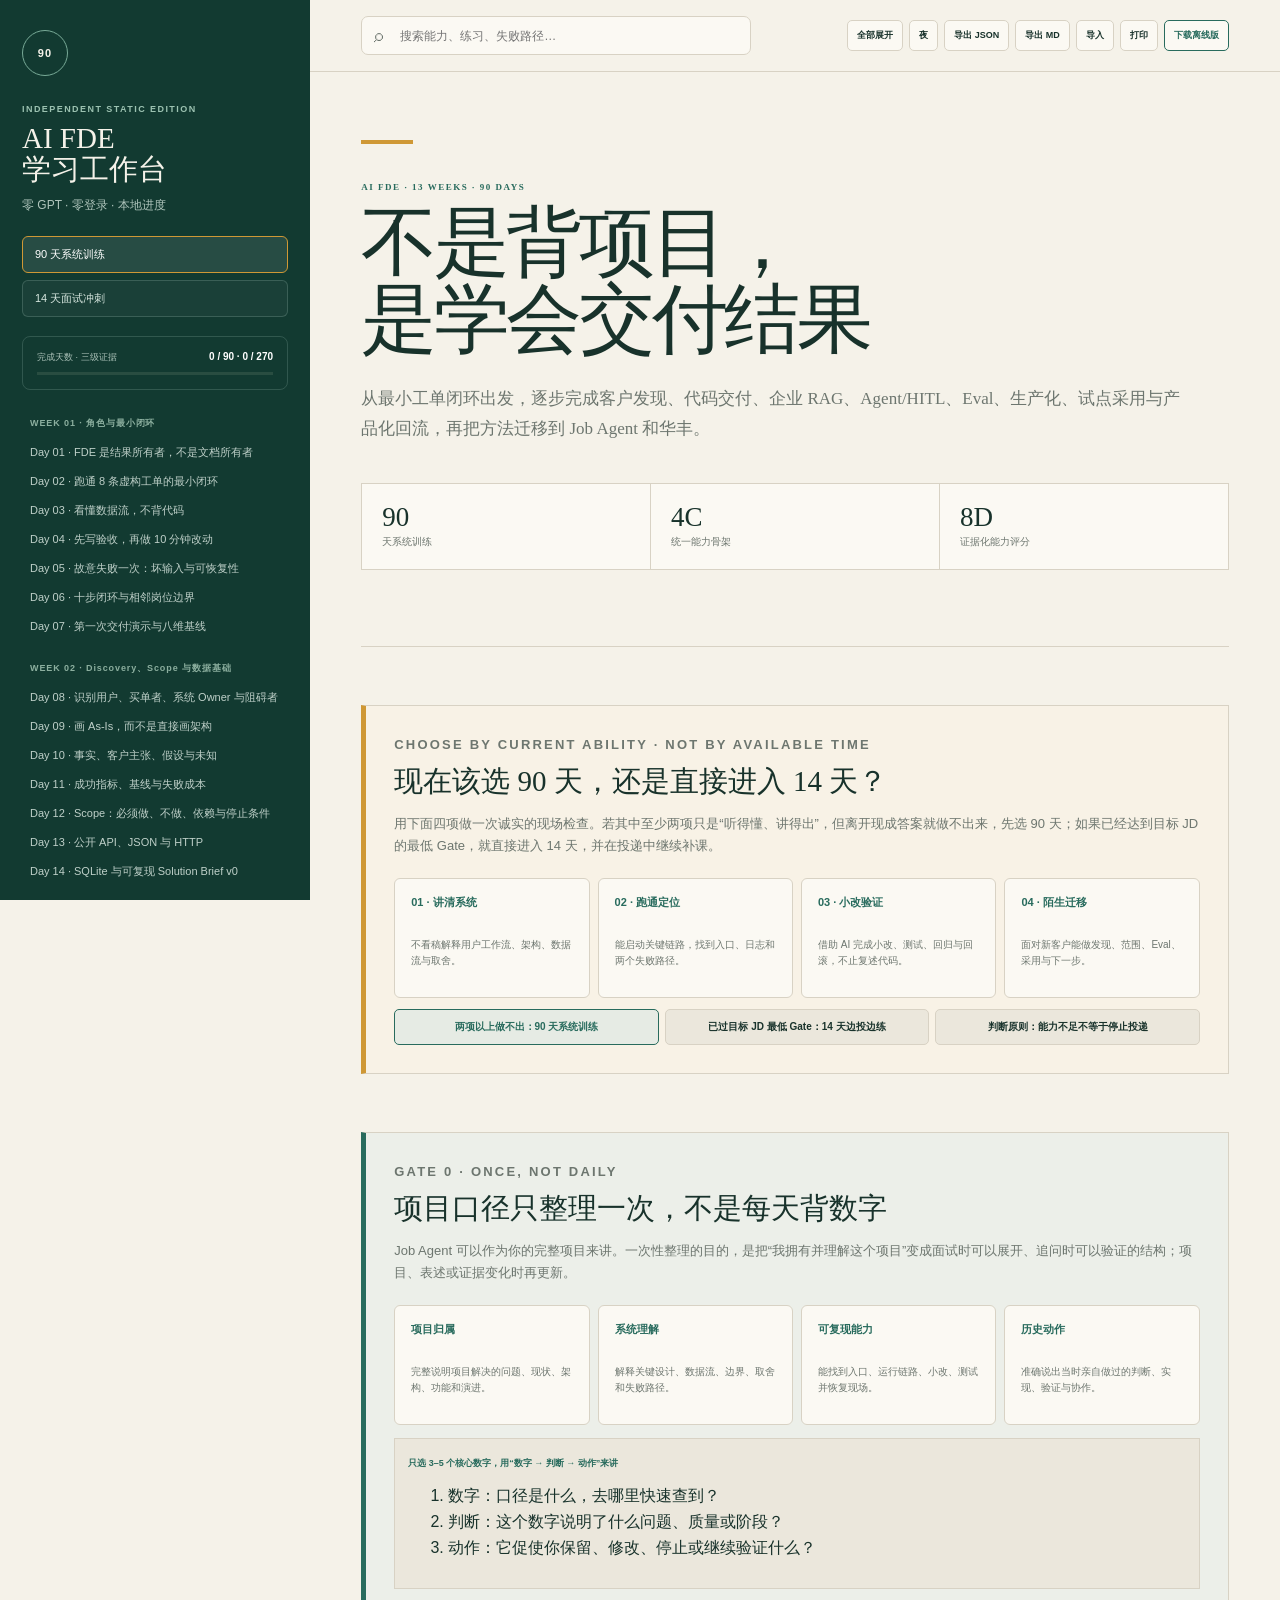
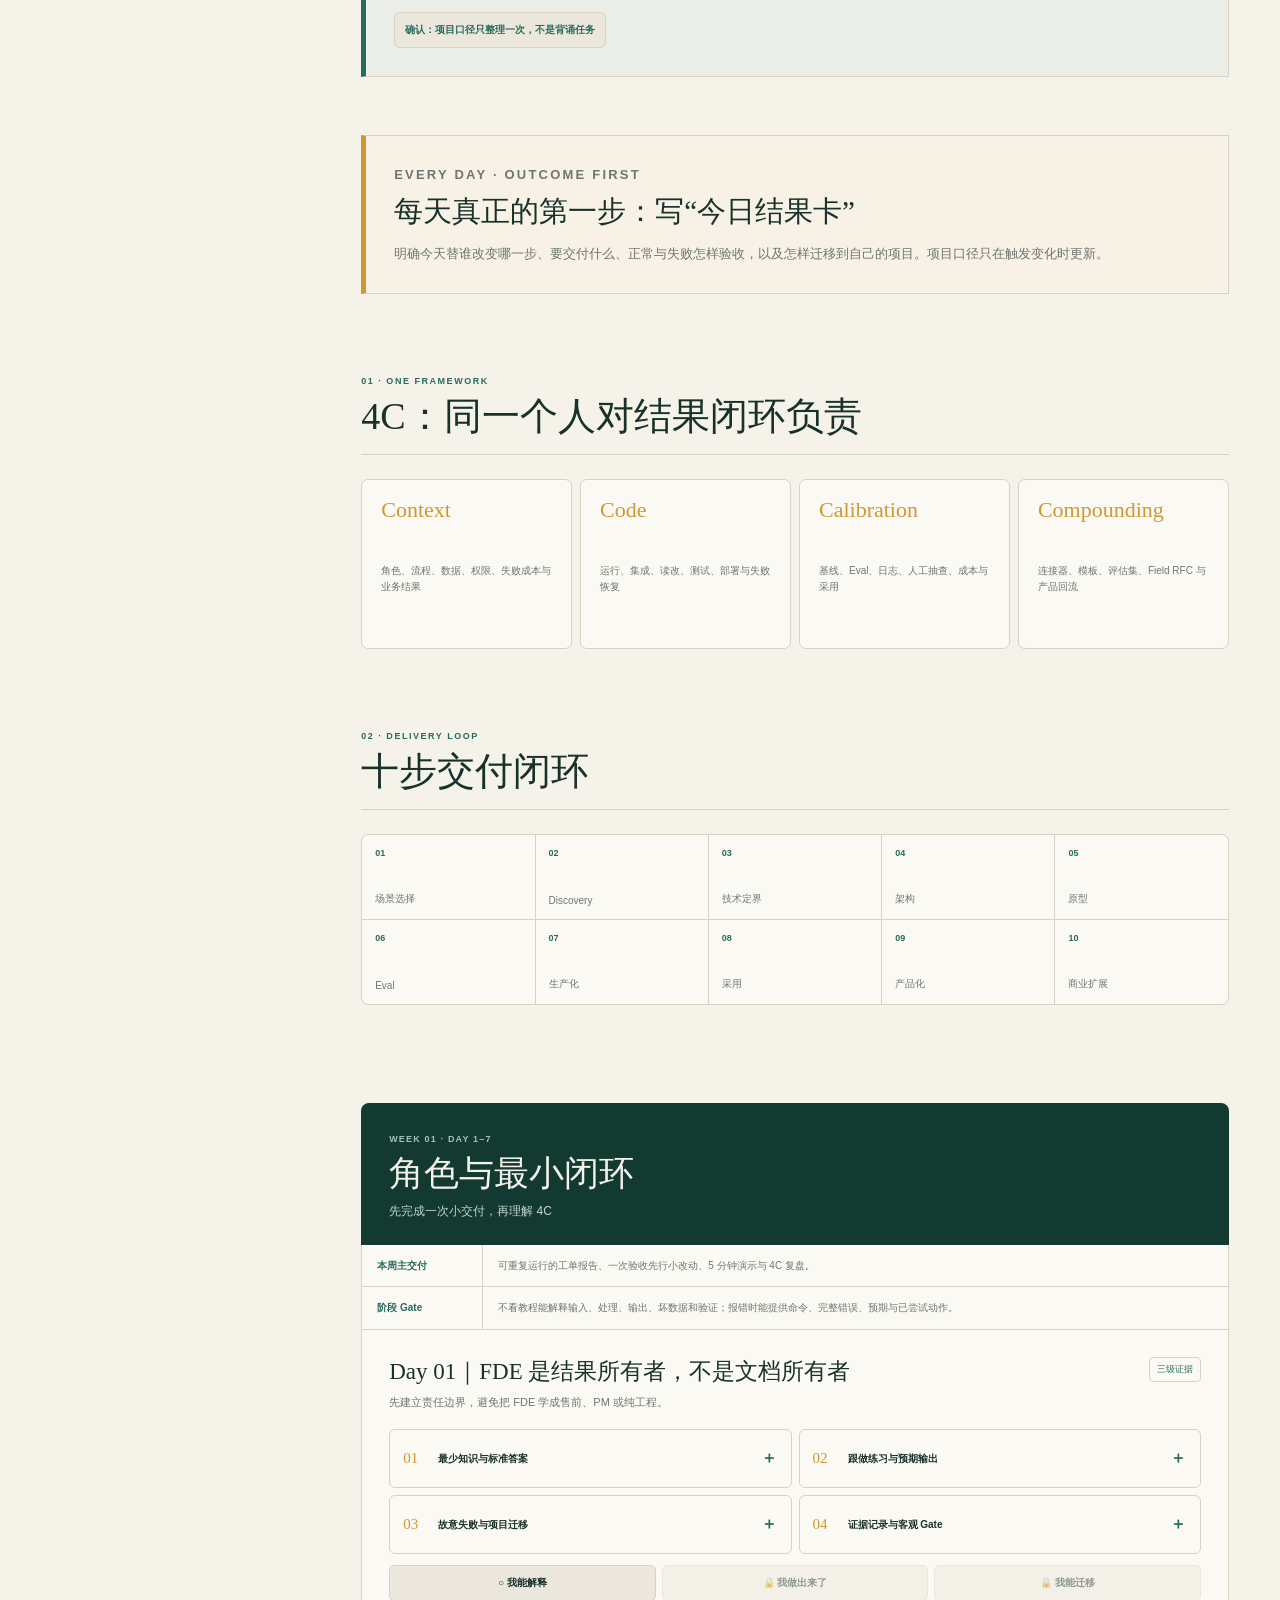
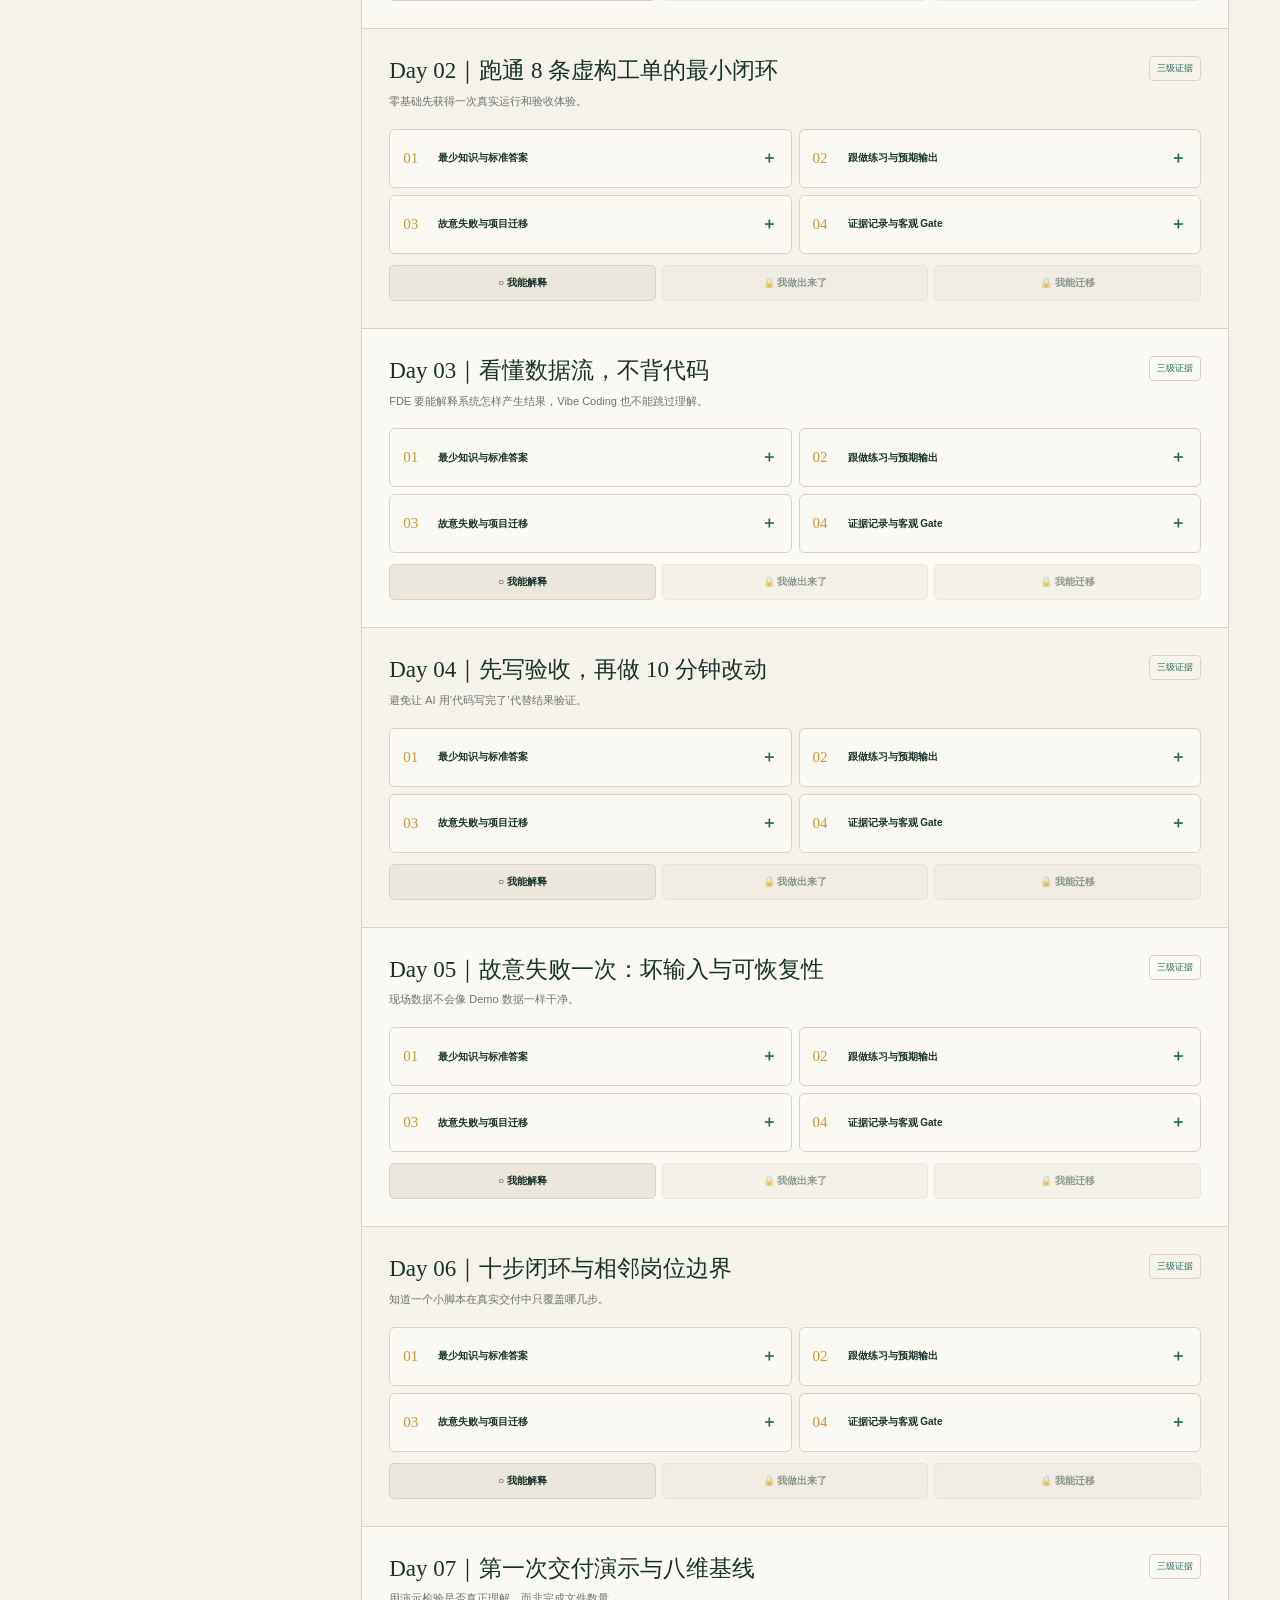
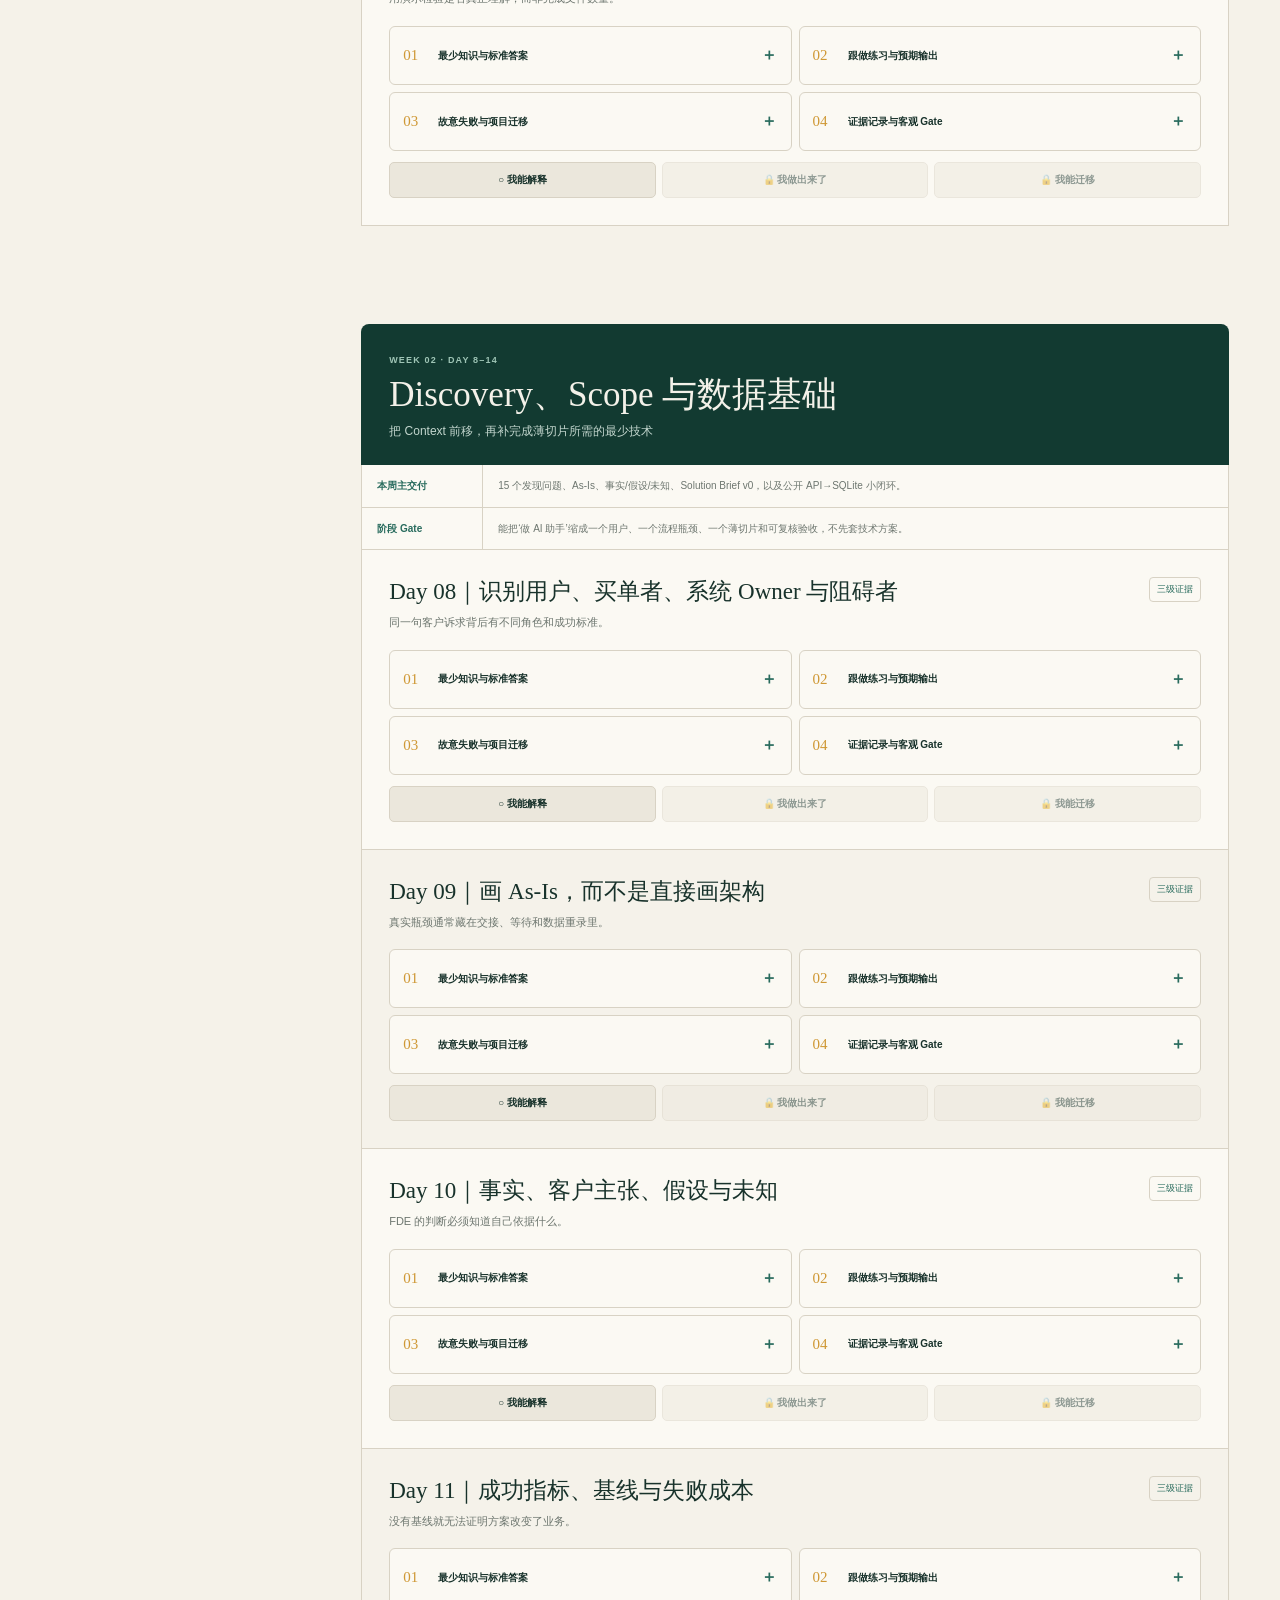
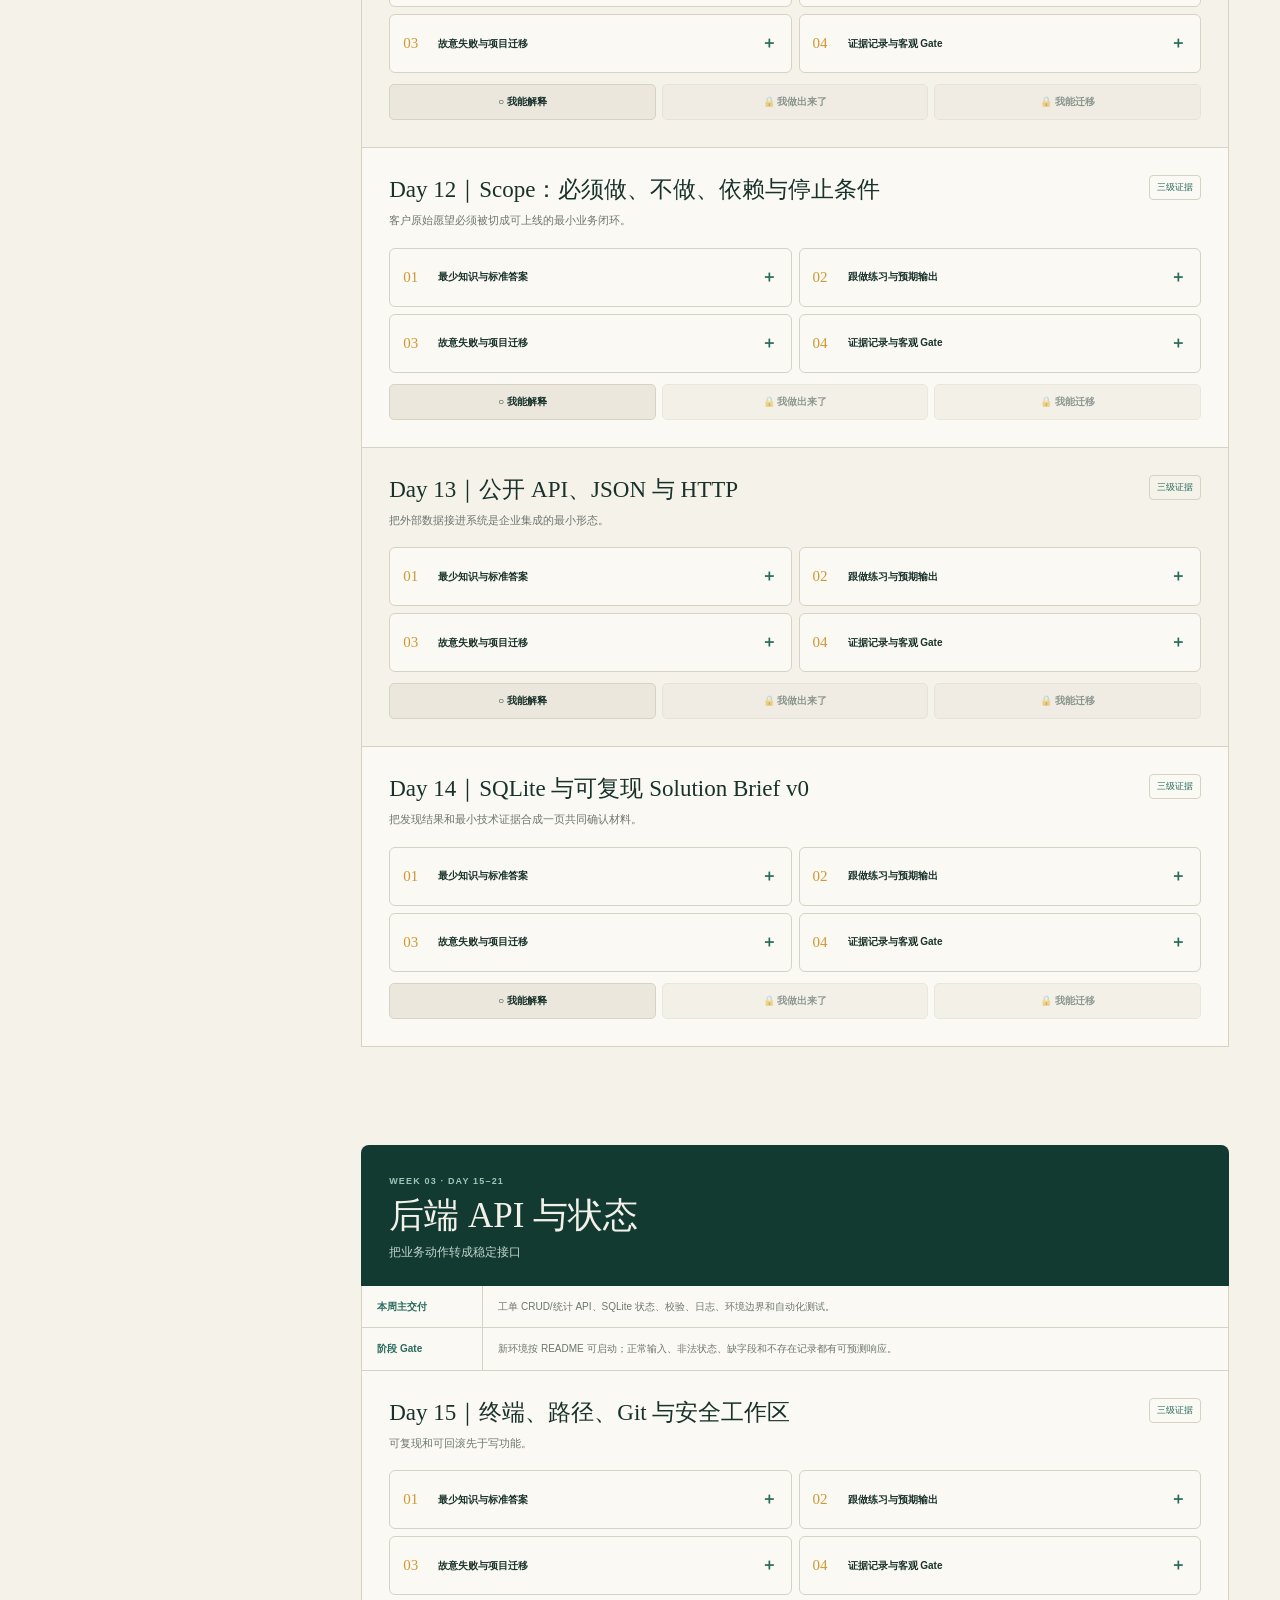
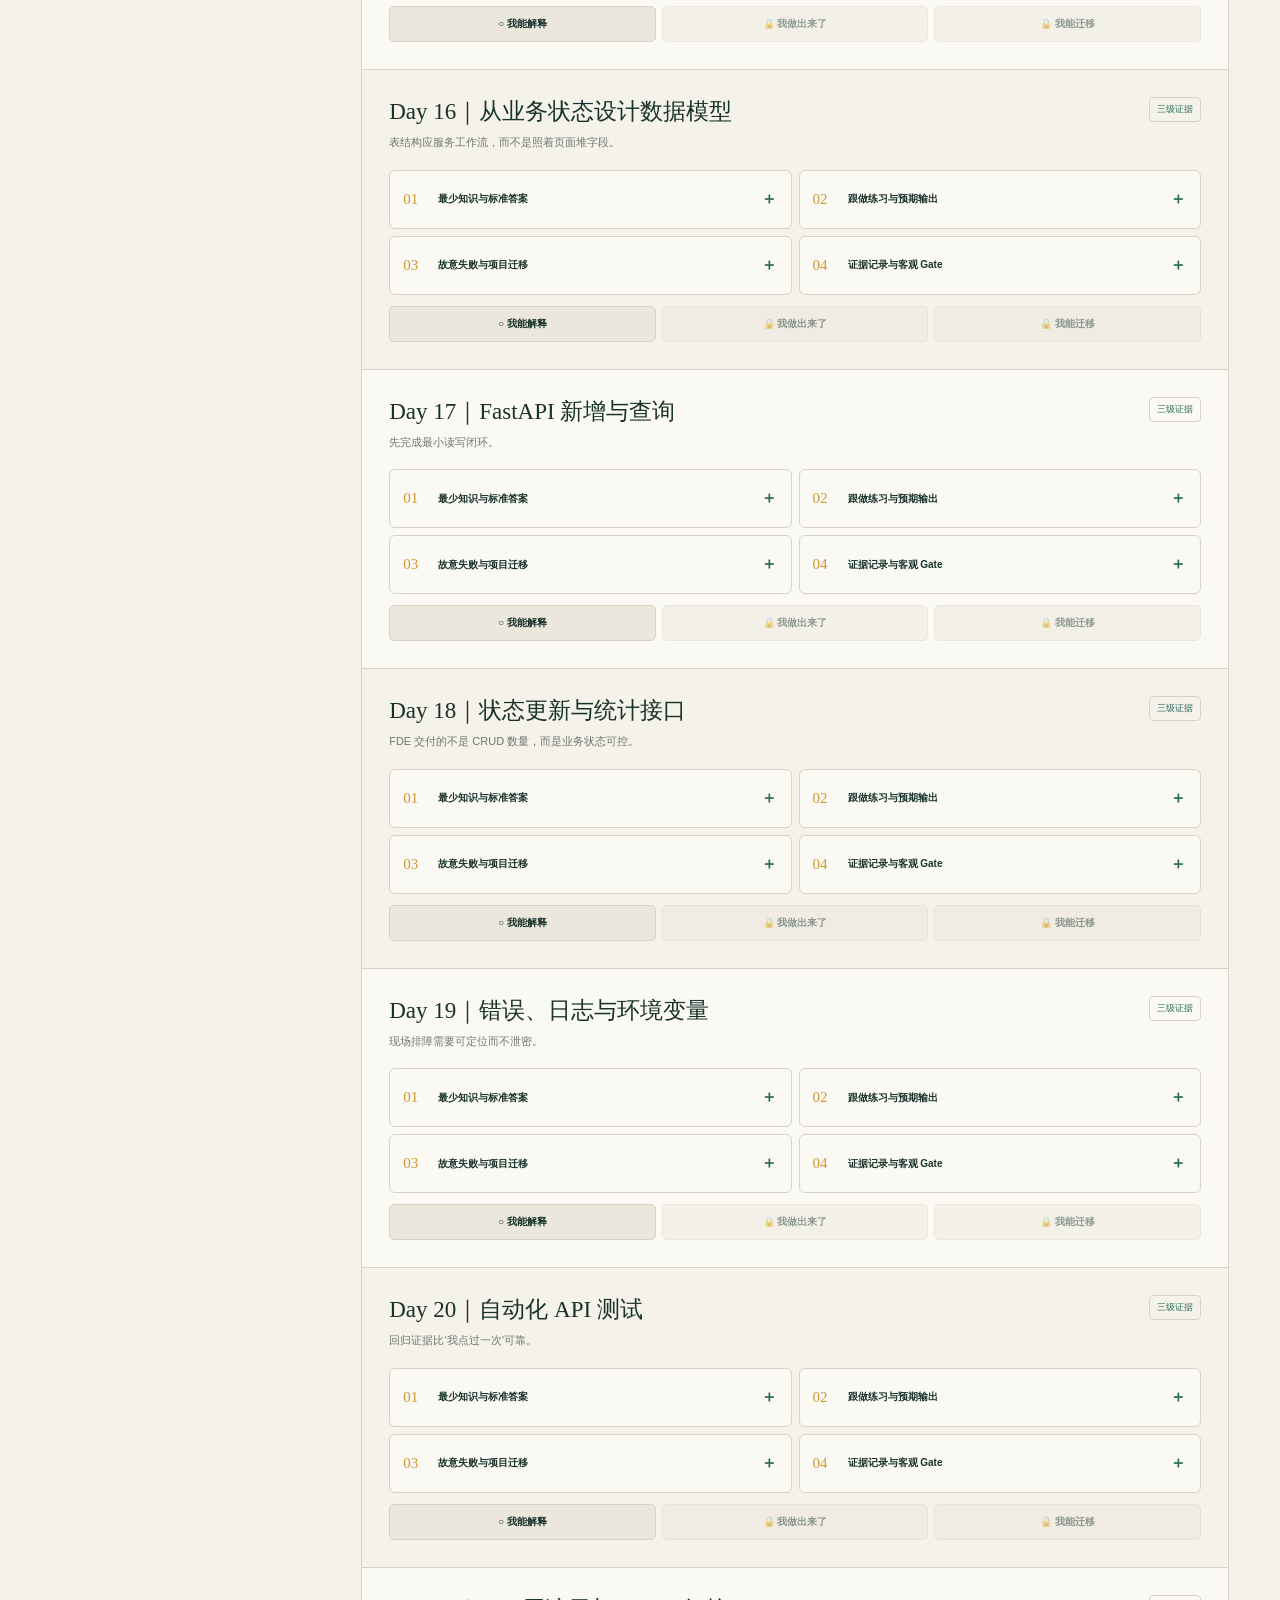
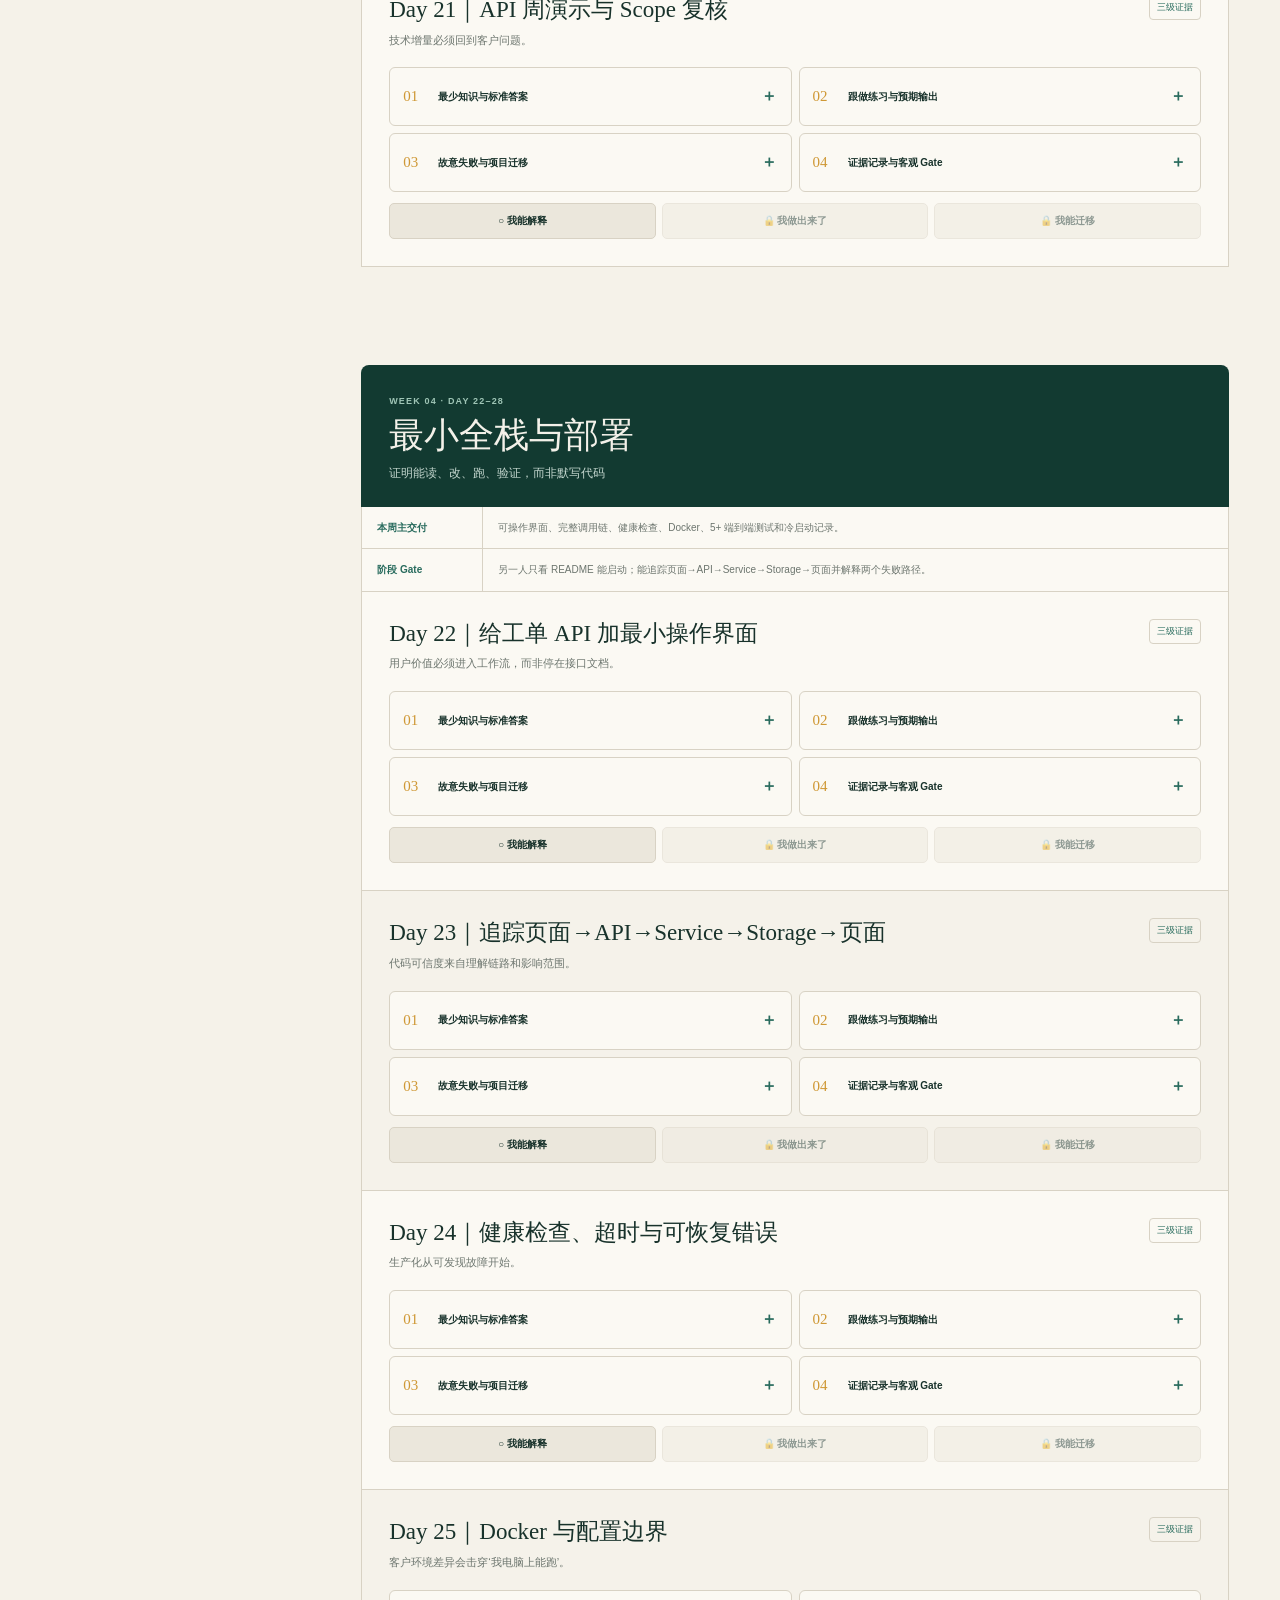
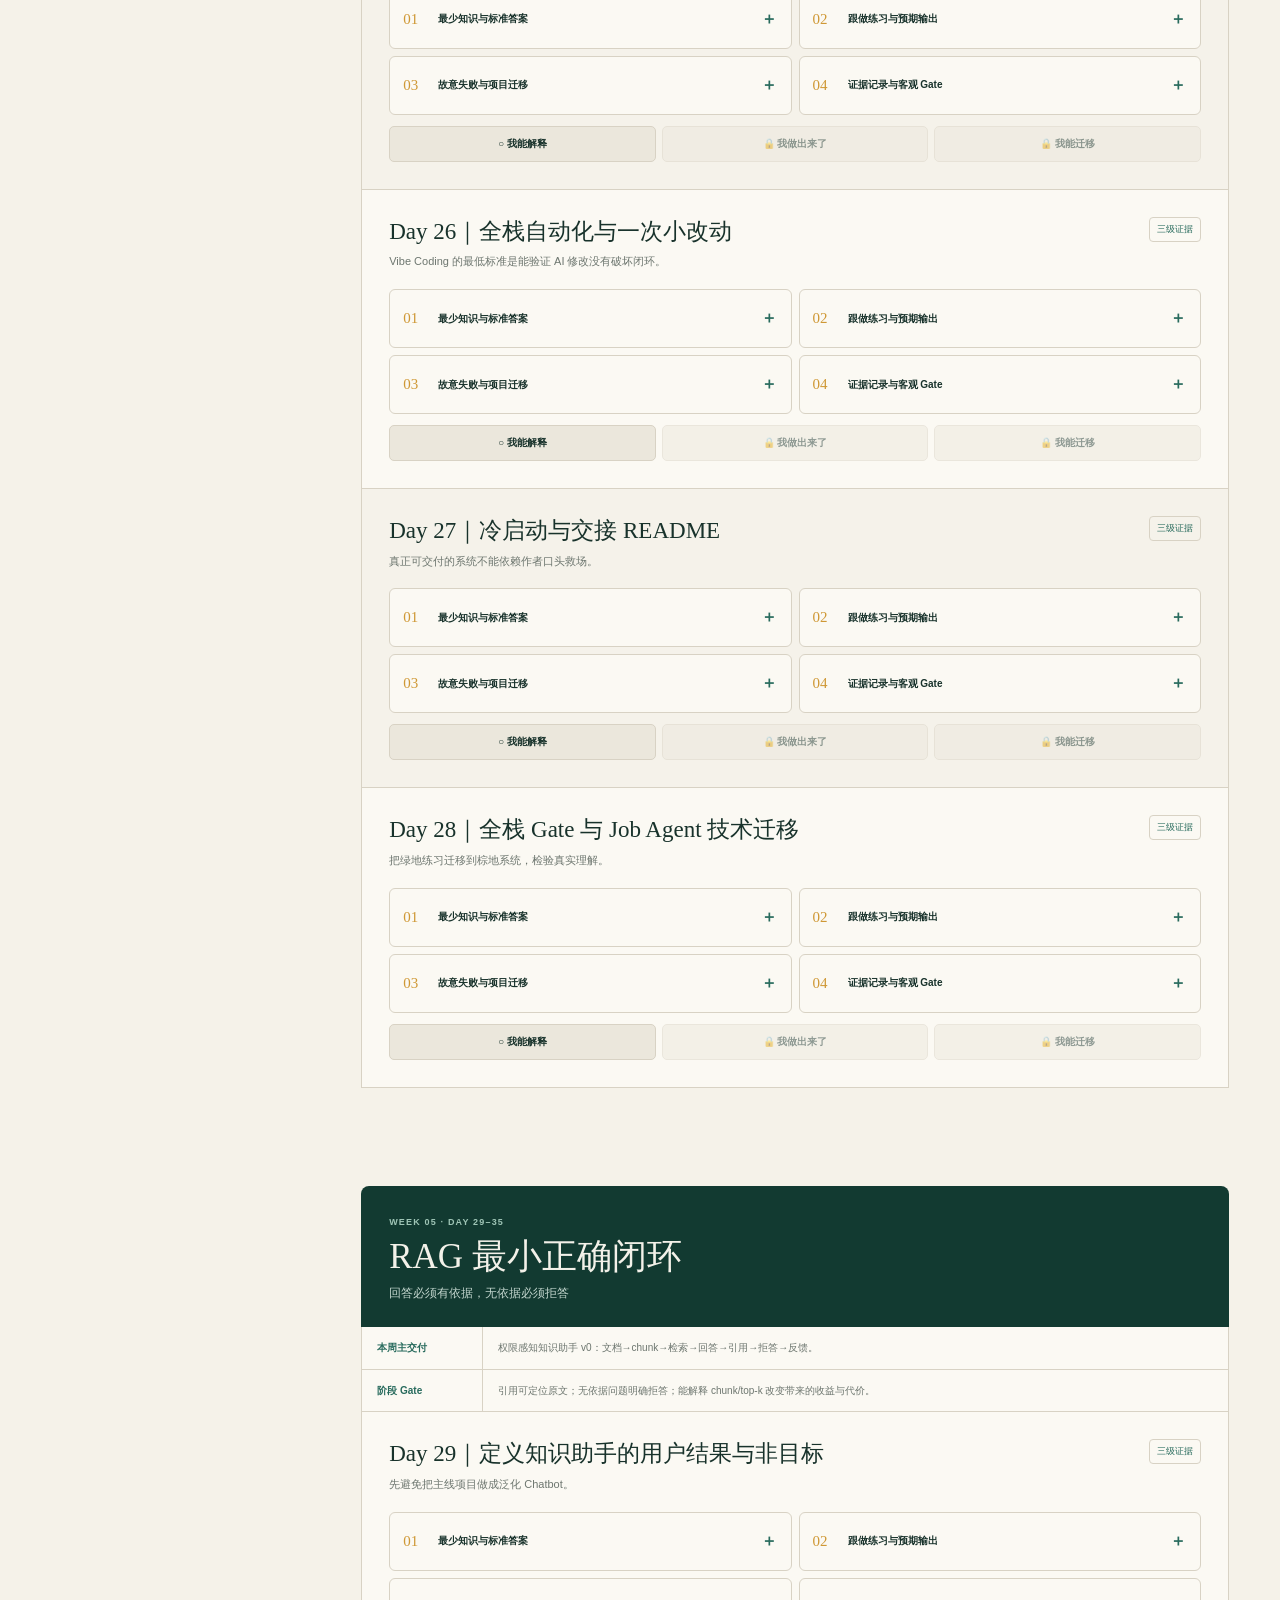
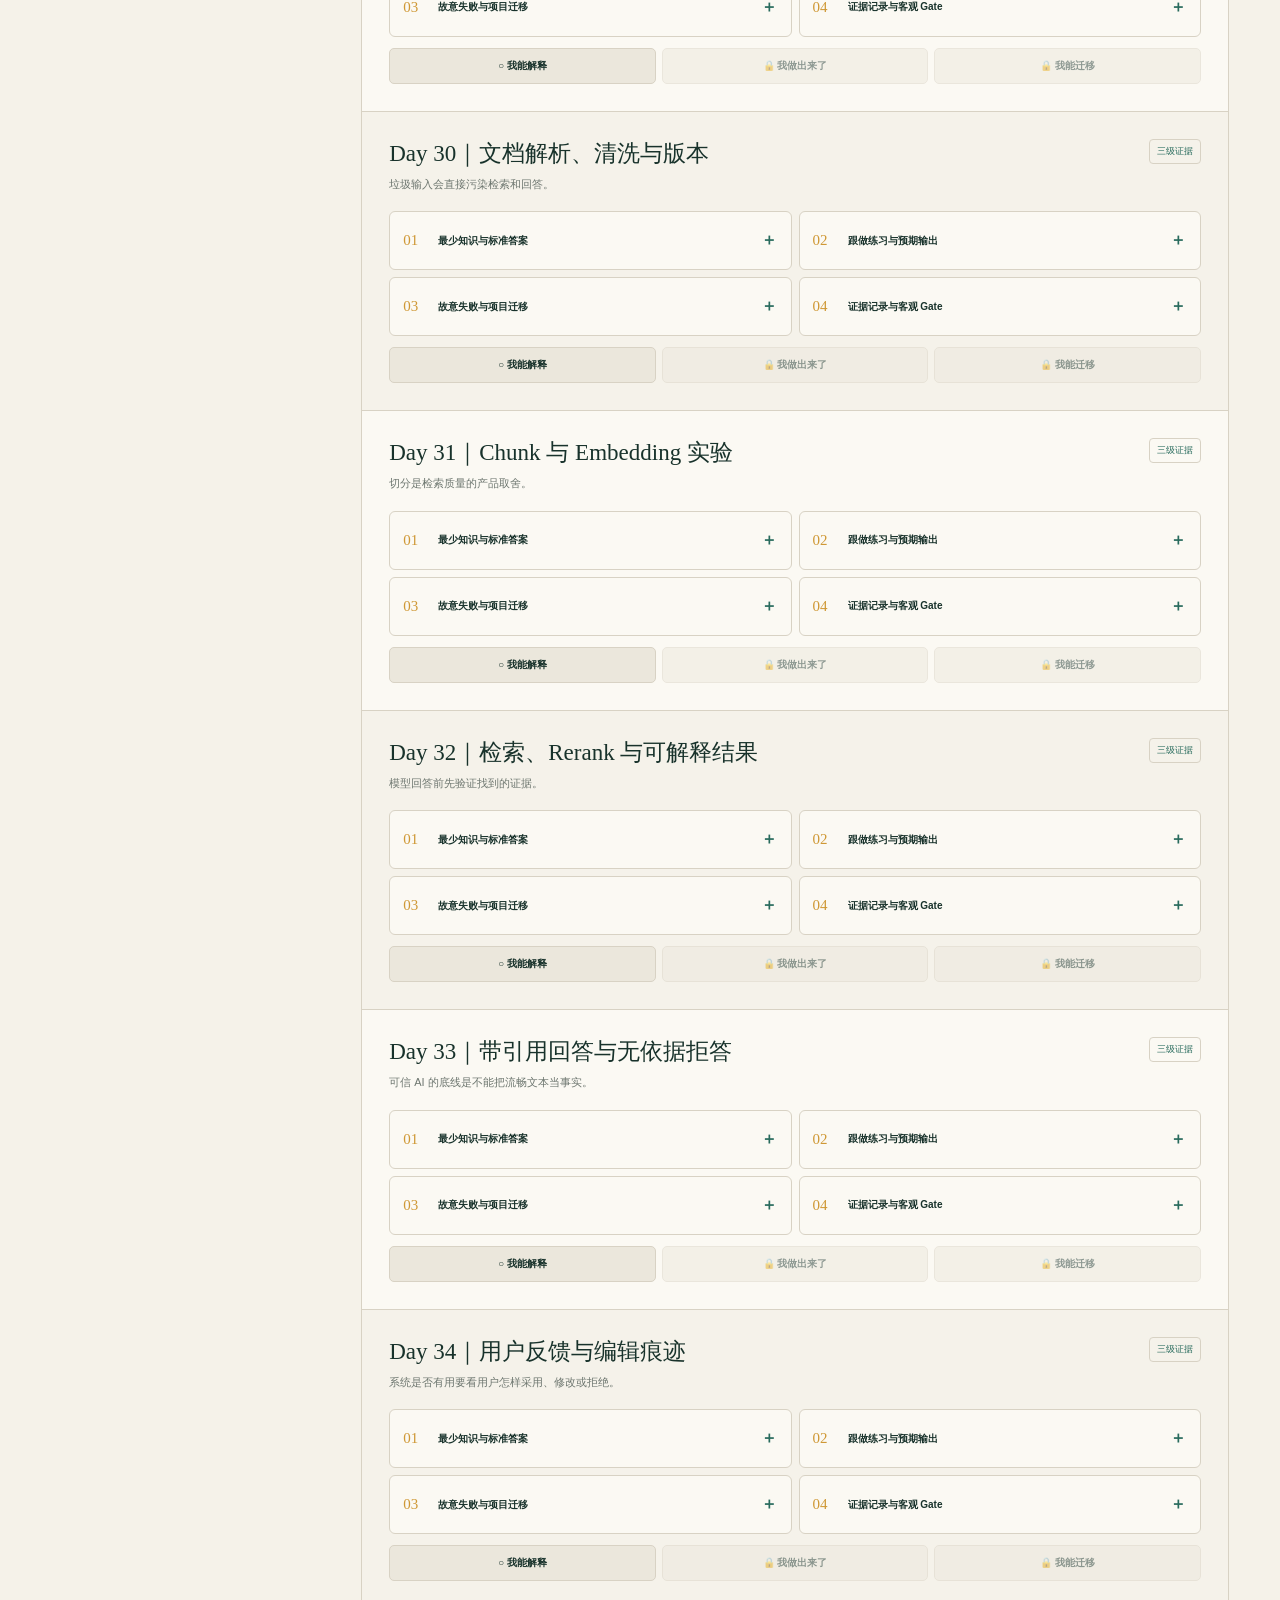
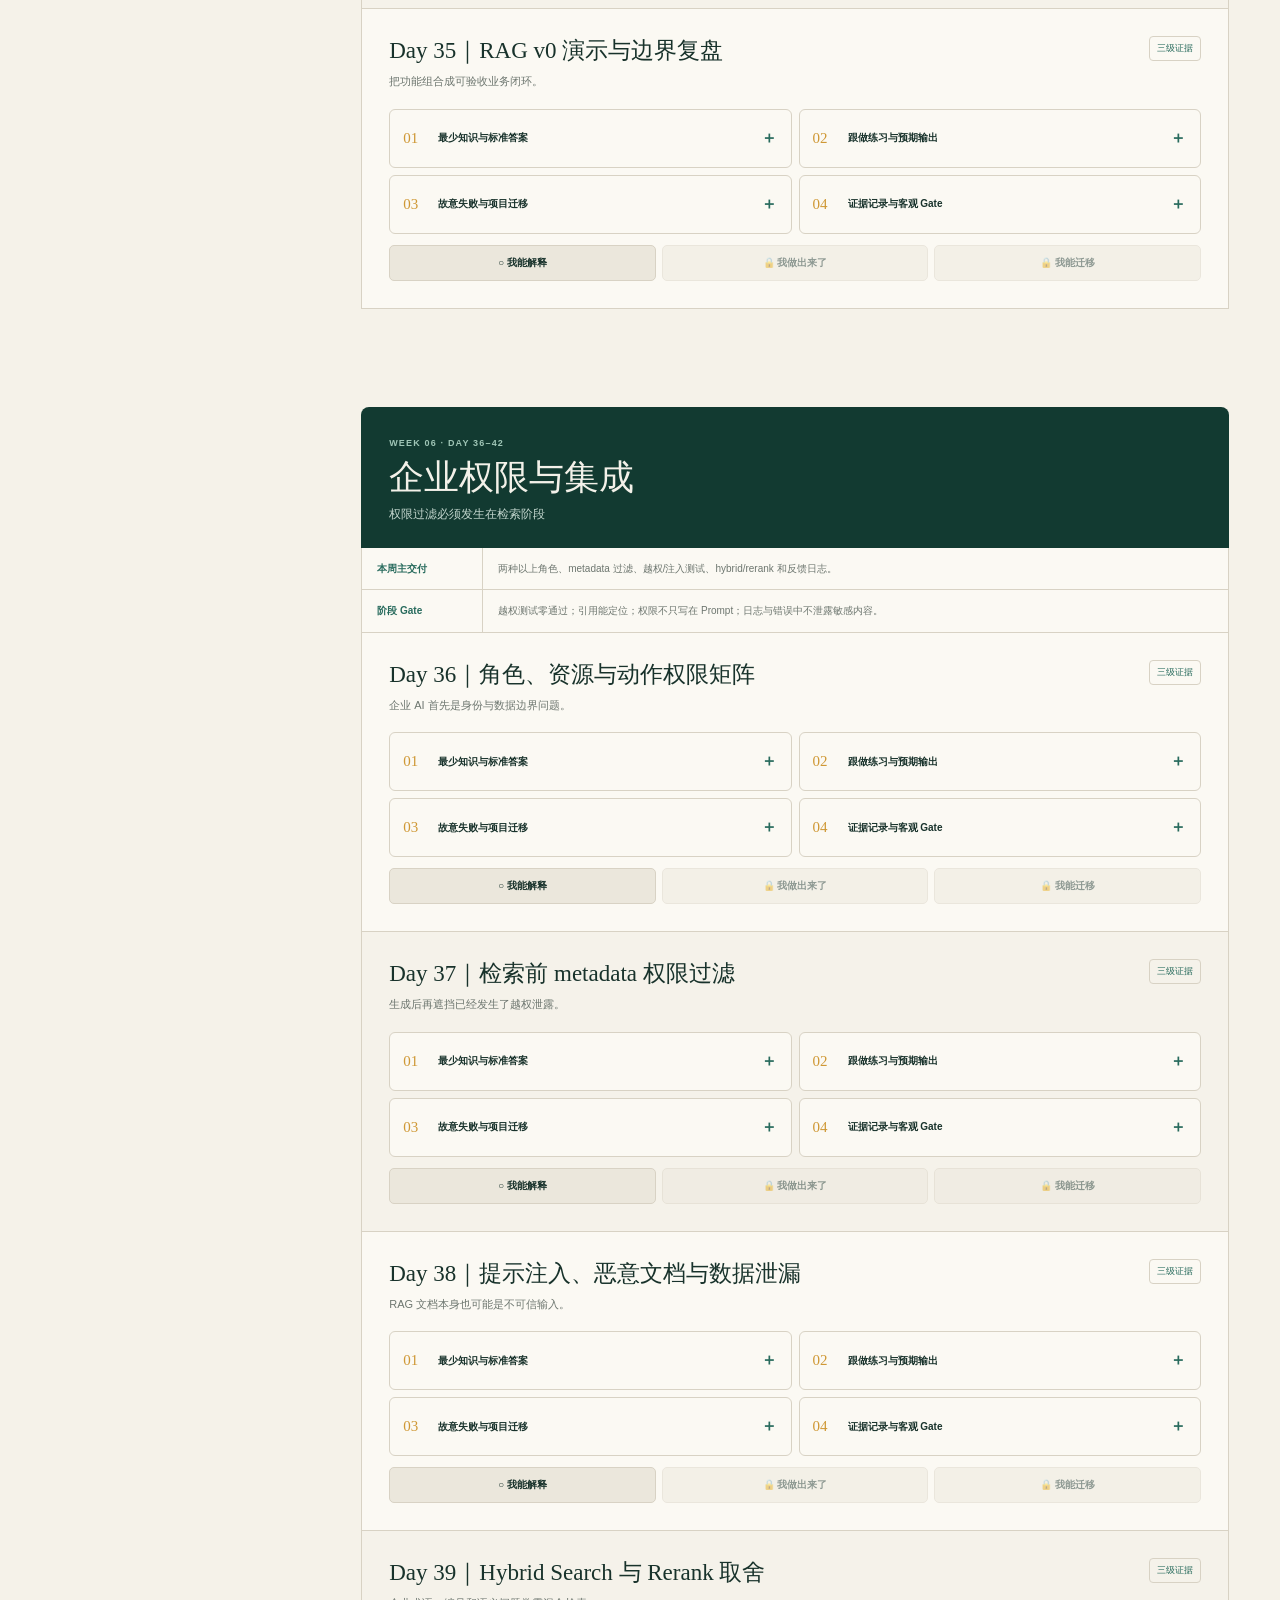
==== AI-FDE学习网站-离线版.html @ 744fcfe8 "Add offline site artifact" ====
<!doctype html>
<html lang="zh-CN">
<head>
  <meta charset="utf-8">
  <meta name="viewport" content="width=device-width, initial-scale=1">
  <meta name="color-scheme" content="light dark">
  <meta name="description" content="不依赖 GPT、登录或服务器的 AI FDE 90 天系统训练与 14 天面试冲刺。">
  <meta http-equiv="Content-Security-Policy" content="default-src 'none'; connect-src 'none'; script-src 'unsafe-inline'; style-src 'unsafe-inline'; img-src data: blob:; font-src 'none'; object-src 'none'; base-uri 'none'; form-action 'none'">
  <title>AI FDE 系统训练 · 独立静态版</title>
  <style>:root { --side: 310px; }
* { box-sizing: border-box; }
html { scroll-behavior: smooth; }
body { margin: 0; background: #f3f0e7; color: #18322b; font-family: Arial, Helvetica, sans-serif; }
button, input, textarea { font: inherit; }
button, a { -webkit-tap-highlight-color: transparent; }
.app { --ink:#18322b; --paper:#f5f2e9; --deep:#ebe7dc; --light:#fbf9f3; --green:#286b5d; --green-dark:#123a31; --line:#d8d2c4; --muted:#6d766f; --gold:#cf9835; min-height:100vh; display:grid; grid-template-columns:var(--side) minmax(0,1fr); background:var(--paper); color:var(--ink); }
.app[data-theme="dark"] { --ink:#e7ece7; --paper:#101a17; --deep:#18241f; --light:#15201c; --green:#79bba9; --green-dark:#092b25; --line:#314039; --muted:#a0aca6; --gold:#e2b45c; }
.reading-line { position:fixed; inset:0 auto auto var(--side); z-index:30; height:3px; width:0; background:var(--gold); }
.sidebar { position:sticky; top:0; z-index:20; height:100vh; overflow:auto; padding:30px 22px; background:var(--green-dark); color:#f5f2e9; scrollbar-width:thin; }
.sidebar-head { display:flex; align-items:flex-start; justify-content:space-between; }
.brand { width:46px; height:46px; display:grid; place-items:center; margin-bottom:28px; border:1px solid #78aa97; border-radius:50%; font-size:11px; font-weight:800; letter-spacing:.1em; }
.sidebar-head button { display:none; border:0; background:transparent; color:#c5d7cf; font-size:28px; }
.eyebrow { margin:0 0 9px; color:#9cc2b1; font-size:9px; font-weight:800; letter-spacing:.16em; }
.sidebar h1 { margin:0; font:500 29px/1.08 Georgia,"Times New Roman",serif; }
.sidebar-copy { margin:11px 0 22px; color:#afc5bc; font-size:12px; }
.course-switches { display:grid; gap:7px; margin-bottom:19px; }
.course-switches button { padding:10px 12px; border:1px solid rgba(190,220,207,.2); border-radius:6px; background:rgba(255,255,255,.035); color:#d8e7e0; text-align:left; font-size:11px; cursor:pointer; }
.course-switches button.active { border-color:var(--gold); color:#fff; background:rgba(255,255,255,.09); }
.side-progress { display:grid; grid-template-columns:1fr auto; gap:8px; margin-bottom:27px; padding:14px; border:1px solid rgba(190,220,207,.18); border-radius:8px; color:#aac0b7; font-size:9px; }
.side-progress b { color:#fff; font-size:10px; }
.side-progress i { grid-column:1/-1; height:3px; overflow:hidden; background:#294d41; }
.side-progress em { display:block; width:0; height:100%; background:var(--gold); transition:width .2s; }
.nav-group { margin:0 0 21px; }
.nav-group > b { display:block; margin:0 8px 8px; color:#8caf9f; font-size:9px; letter-spacing:.1em; }
.nav-group button { width:100%; overflow:hidden; padding:7px 8px; border:0; border-radius:5px; background:transparent; color:#bfd0c9; text-align:left; text-overflow:ellipsis; white-space:nowrap; font-size:11px; cursor:pointer; }
.nav-group button:hover { background:#245344; color:#fff; }
.nav-group button.done { color:var(--gold); }
.sidebar-foot { margin:28px 6px 0; padding-top:17px; border-top:1px solid rgba(190,220,207,.15); color:#79988b; font-size:9px; line-height:1.65; }
.main { min-width:0; }
.toolbar { position:sticky; top:0; z-index:10; min-height:72px; display:flex; align-items:center; justify-content:space-between; gap:14px; padding:12px clamp(20px,4vw,60px); border-bottom:1px solid var(--line); background:color-mix(in srgb,var(--paper) 94%,transparent); backdrop-filter:blur(12px); }
.search { position:relative; width:min(390px,42vw); }
.search > span { position:absolute; left:13px; top:9px; color:var(--muted); font-size:18px; }
.search input { width:100%; height:39px; padding:0 72px 0 38px; border:1px solid var(--line); border-radius:7px; outline:0; background:var(--light); color:var(--ink); font-size:12px; }
.search input:focus { border-color:var(--green); }
.search small { position:absolute; right:10px; top:13px; color:var(--muted); font-size:9px; }
.toolbar-actions { display:flex; flex-wrap:wrap; justify-content:flex-end; gap:6px; }
.toolbar-actions button, .toolbar-actions a { padding:8px 9px; border:1px solid var(--line); border-radius:5px; background:var(--light); color:var(--ink); font-size:9px; font-weight:700; text-decoration:none; cursor:pointer; }
.toolbar-actions .download { border-color:var(--green); color:var(--green); }
.notice { margin:18px auto 0; width:min(1040px,calc(100% - 40px)); padding:12px 14px; border-left:4px solid #b36c50; background:#f8e9df; color:#6b3e30; font-size:11px; }
.status { position:fixed; right:20px; bottom:20px; z-index:40; max-width:340px; padding:10px 13px; border-radius:6px; background:var(--green-dark); color:#fff; font-size:10px; opacity:0; pointer-events:none; transition:opacity .2s; }
.status.show { opacity:1; }
.content { width:min(1040px,calc(100% - clamp(44px,8vw,120px))); margin:0 auto; padding:68px 0 100px; }
.hero { padding:0 0 76px; border-bottom:1px solid var(--line); }
.hero::before { content:""; display:block; width:52px; height:4px; margin-bottom:36px; background:var(--gold); }
.hero .kicker, .section-kicker { margin:0 0 8px; color:var(--green); font-size:9px; font-weight:800; letter-spacing:.17em; }
.hero h1 { max-width:900px; margin:0 0 25px; font:500 clamp(47px,6vw,76px)/1.02 Georgia,"Times New Roman",serif; letter-spacing:-.045em; }
.hero > p { max-width:820px; margin:0; color:var(--muted); font:17px/1.75 Georgia,"Times New Roman",serif; }
.hero-meta { display:grid; grid-template-columns:repeat(3,1fr); gap:1px; margin-top:40px; border:1px solid var(--line); background:var(--line); }
.hero-meta div { padding:20px; background:var(--light); }
.hero-meta b { display:block; font:500 27px/1 Georgia,"Times New Roman",serif; }
.hero-meta span { color:var(--muted); font-size:10px; }
.intro-card { margin:58px 0; padding:28px; border:1px solid var(--line); border-left:5px solid var(--green); background:color-mix(in srgb,var(--green) 7%,var(--light)); }
.intro-card.gold { border-left-color:var(--gold); background:color-mix(in srgb,var(--gold) 7%,var(--light)); }
.intro-card h2 { margin:7px 0 13px; font:500 29px/1.23 Georgia,"Times New Roman",serif; }
.intro-card > p { margin:0; color:var(--muted); font-size:13px; line-height:1.75; }
.mini-grid { display:grid; grid-template-columns:repeat(4,1fr); gap:8px; margin-top:20px; }
.mini-grid article { min-height:120px; padding:16px; border:1px solid var(--line); border-radius:6px; background:var(--light); }
.mini-grid b { display:block; color:var(--green); font-size:11px; }
.mini-grid p { margin:27px 0 0; color:var(--muted); font-size:10px; line-height:1.55; }
.framework { margin:82px 0; }
.framework h2 { margin:7px 0 24px; padding-bottom:16px; border-bottom:1px solid var(--line); font:500 38px/1.16 Georgia,"Times New Roman",serif; }
.framework-grid { display:grid; grid-template-columns:repeat(4,1fr); gap:8px; }
.framework-grid article { min-height:170px; padding:19px; border:1px solid var(--line); border-radius:7px; background:var(--light); }
.framework-grid b { color:var(--gold); font:500 22px/1 Georgia,"Times New Roman",serif; }
.framework-grid p { margin:42px 0 0; color:var(--muted); font-size:10px; line-height:1.6; }
.step-grid { display:grid; grid-template-columns:repeat(5,1fr); gap:1px; overflow:hidden; border:1px solid var(--line); border-radius:7px; background:var(--line); }
.step-grid span { min-height:84px; display:flex; flex-direction:column; justify-content:space-between; padding:13px; background:var(--light); color:var(--muted); font-size:10px; }
.step-grid b { color:var(--green); font-size:9px; }
.week { margin:98px 0 0; scroll-margin-top:92px; }
.week > header { padding:25px 28px; border-radius:8px 8px 0 0; background:var(--green-dark); color:#f3f1e9; }
.week > header small { color:#9fc5b6; font-size:9px; font-weight:800; letter-spacing:.13em; }
.week > header h2 { margin:8px 0; font:500 35px/1.15 Georgia,"Times New Roman",serif; }
.week > header p { margin:0; color:#c3d6ce; font-size:12px; }
.week-gate { display:grid; grid-template-columns:120px 1fr; gap:1px; border:1px solid var(--line); border-top:0; background:var(--line); }
.week-gate b, .week-gate p { margin:0; padding:13px 15px; background:var(--light); font-size:10px; line-height:1.55; }
.week-gate b { color:var(--green); }
.week-gate p { color:var(--muted); }
.day-card { padding:27px; border:1px solid var(--line); border-top:0; background:var(--light); scroll-margin-top:92px; }
.day-card:nth-of-type(even) { background:color-mix(in srgb,var(--deep) 40%,var(--light)); }
.day-title { display:flex; align-items:start; justify-content:space-between; gap:16px; margin-bottom:7px; }
.day-title h3 { margin:0; font:500 23px/1.3 Georgia,"Times New Roman",serif; }
.day-title > span { flex:0 0 auto; padding:5px 7px; border:1px solid var(--line); border-radius:4px; color:var(--green); font-size:9px; }
.day-why { margin:0 0 18px; color:var(--muted); font-size:11px; line-height:1.6; }
.details-grid { display:grid; grid-template-columns:repeat(2,1fr); gap:7px; }
details { overflow:hidden; border:1px solid var(--line); border-radius:6px; background:var(--light); }
summary { min-height:57px; display:grid; grid-template-columns:27px 1fr 17px; gap:8px; align-items:center; padding:11px 13px; cursor:pointer; list-style:none; font-size:10px; font-weight:800; }
summary::-webkit-details-marker { display:none; }
summary .num { color:var(--gold); font:500 15px/1 Georgia,"Times New Roman",serif; }
summary .plus { color:var(--green); font-size:16px; transition:transform .15s; }
details[open] summary .plus { transform:rotate(45deg); }
.detail-body { padding:15px; border-top:1px solid var(--line); }
.detail-body p, .detail-body li { color:var(--muted); font-size:11px; line-height:1.68; }
.detail-body ul, .detail-body ol { margin:0 0 13px; padding-left:19px; }
.aside { margin-top:9px; padding:11px 12px; border-left:3px solid var(--green); background:var(--deep); color:var(--muted); font-size:10px; line-height:1.55; }
.aside.failure { border-left-color:#b5654f; }
.aside b { display:block; margin-bottom:4px; color:var(--ink); font-size:9px; }
.materials { display:flex; flex-wrap:wrap; gap:5px; }
.materials code { padding:4px 6px; border:1px solid var(--line); border-radius:4px; background:var(--deep); color:var(--green); font-size:9px; }
.evidence { display:grid; gap:6px; color:var(--green); font-size:9px; font-weight:800; }
.evidence textarea { width:100%; min-height:86px; resize:vertical; padding:9px; border:1px solid var(--line); border-radius:5px; background:var(--deep); color:var(--ink); font:10px/1.5 monospace; }
.stage-row { display:grid; grid-template-columns:repeat(3,1fr); gap:6px; margin-top:11px; }
.stage-row button, .task-toggle { padding:10px; border:1px solid var(--line); border-radius:5px; background:var(--deep); color:var(--ink); font-size:10px; font-weight:800; cursor:pointer; }
.stage-row button.checked, .task-toggle.checked { border-color:var(--green); background:color-mix(in srgb,var(--green) 10%,var(--light)); color:var(--green); }
.stage-row button:disabled { cursor:not-allowed; opacity:.48; }
.task-toggle { margin-top:10px; color:var(--green); }
.sprint-day { margin-top:20px; border-top:1px solid var(--line); }
.sprint-day .details-grid { grid-template-columns:1fr; }
.sprint-day .day-card { border-top:0; }
.guide { margin:13px 0; padding:13px; border:1px solid var(--line); background:var(--deep); }
.guide b { color:var(--green); font-size:9px; }
.guide li { margin:5px 0; }
.empty { padding:50px 0; color:var(--muted); text-align:center; }
footer { display:grid; grid-template-columns:1fr 1fr auto; gap:20px; align-items:center; margin:0 auto; width:min(1040px,calc(100% - 50px)); padding:30px 0 50px; border-top:1px solid var(--line); color:var(--muted); font-size:9px; }
footer p { margin:0; text-align:center; }
footer button { border:0; background:transparent; color:var(--green); font-size:10px; font-weight:800; cursor:pointer; }
.mobile-menu, .menu-scrim { display:none; }
[hidden] { display:none !important; }
@media (max-width:900px) { :root{--side:270px}.content{width:calc(100% - 50px)}.toolbar{align-items:flex-start}.toolbar-actions{max-width:52%}.framework-grid,.mini-grid{grid-template-columns:repeat(2,1fr)} }
@media (max-width:720px) {
  .app{grid-template-columns:1fr}.reading-line{left:0}.sidebar{position:fixed; left:0; width:min(340px,88vw); transform:translateX(-105%); transition:transform .2s; box-shadow:16px 0 40px rgba(0,0,0,.3)}.sidebar.open{transform:none}.sidebar-head button{display:block}.mobile-menu{display:grid; place-items:center; position:fixed; left:13px; top:15px; z-index:15; width:39px; height:39px; border:1px solid var(--line); border-radius:50%; background:var(--light); color:var(--ink)}.menu-scrim.show{display:block; position:fixed; inset:0; z-index:14; border:0; background:rgba(6,18,14,.5)}.toolbar{padding:11px 12px 11px 62px; flex-direction:column}.search{width:100%}.toolbar-actions{max-width:none; justify-content:flex-start}.content{width:calc(100% - 32px); padding-top:48px}.hero h1{font-size:43px}.hero-meta,.framework-grid,.mini-grid,.step-grid,.details-grid,.stage-row{grid-template-columns:1fr}.week-gate{grid-template-columns:1fr}.week>header{padding:22px 18px}.day-card{padding:20px 14px}.intro-card{padding:22px 18px}footer{grid-template-columns:1fr;text-align:left}footer p{text-align:left}
}
@media print { .sidebar,.toolbar,.reading-line,.mobile-menu,.menu-scrim,.stage-row,.task-toggle,.notice,.status{display:none!important}.app{display:block;background:#fff;color:#172e28}.content,footer{width:100%;padding:0}.hero{page-break-after:always}.day-card,details{break-inside:avoid}details:not([open])>.detail-body{display:block!important}footer{margin-top:30px} }
@media (prefers-reduced-motion:reduce){html{scroll-behavior:auto}*{transition-duration:.01ms!important}}
</style>
</head>
<body>
  <div id="app" class="app" data-theme="light">
    <div id="reading-line" class="reading-line"></div>
    <button id="menu-open" class="mobile-menu" type="button" aria-label="打开目录">☰</button>
    <button id="menu-scrim" class="menu-scrim" type="button" aria-label="关闭目录"></button>
    <aside id="sidebar" class="sidebar">
      <div class="sidebar-head"><span id="brand" class="brand">90</span><button id="menu-close" type="button" aria-label="关闭目录">×</button></div>
      <p class="eyebrow">INDEPENDENT STATIC EDITION</p>
      <h1>AI FDE<br>学习工作台</h1>
      <p class="sidebar-copy">零 GPT · 零登录 · 本地进度</p>
      <div class="course-switches">
        <button type="button" data-course="fde-90">90 天系统训练</button>
        <button type="button" data-course="fde-14">14 天面试冲刺</button>
      </div>
      <div class="side-progress"><span id="progress-label">完成进度</span><b id="progress-value">0 / 90</b><i><em id="progress-bar"></em></i></div>
      <nav id="day-nav" aria-label="课程目录"></nav>
      <p class="sidebar-foot">页面不连接任何网络服务。<br>建议定期导出 JSON 备份进度。</p>
    </aside>
    <main class="main">
      <header class="toolbar">
        <label class="search"><span>⌕</span><input id="search" type="search" placeholder="搜索课程内容…" aria-label="搜索课程"><small id="search-count"></small></label>
        <div class="toolbar-actions">
          <button id="expand-all" type="button">全部展开</button>
          <button id="theme" type="button" aria-label="切换主题">夜</button>
          <button id="export-json" type="button">导出 JSON</button>
          <button id="export-md" type="button">导出 MD</button>
          <button id="import-trigger" type="button">导入</button>
          <input id="import-file" type="file" accept="application/json,.json" hidden>
          <button id="print" type="button">打印</button>
          <a class="download" href="./AI-FDE学习网站-离线版.html" download>下载离线版</a>
        </div>
      </header>
      <div id="storage-warning" class="notice" hidden>当前浏览器没有提供稳定的本地存储；本次仍可使用，但请在关闭前导出 JSON。</div>
      <div id="status" class="status" role="status" aria-live="polite"></div>
      <article id="content" class="content"></article>
      <footer><span>AI FDE · INDEPENDENT STATIC EDITION</span><p>讲全项目，讲准责任；先定义结果，再动手交付。</p><button id="back-top" type="button">返回顶部 ↑</button></footer>
    </main>
  </div>
  <script>window.__FDE_DATA__={"generatedAt":"2026-08-27T06:20:12.814Z","fde90":{"days":[{"title":"FDE 是结果所有者，不是文档所有者","why":"先建立责任边界，避免把 FDE 学成售前、PM 或纯工程。","standard":"4C 是 Context、Code、Calibration、Compounding；结果必须同时可运行、可衡量、可采用、可复用。","practice":"用虚构客服主管场景写一张今日结果卡：用户、流程瓶颈、输出、正常/失败验收。","expected":"结果卡明确‘主管需要决策依据’，而不是笼统写‘做 Python 脚本’。","failure":"把输出写成‘完成脚本’时重写一次，直到指向用户决策。","transfer":"给 Job Agent 和华丰各标注当前最强、最弱的一个 4C 面。","gate":"能用 90 秒区分 FDE、售前、交付、PM、SWE 的最终责任。","day":1},{"title":"跑通 8 条虚构工单的最小闭环","why":"零基础先获得一次真实运行和验收体验。","standard":"固定答案：总工单 8、已解决 7、有效时长 5、平均 78.0 分钟、数据警告 2。","practice":"进入 FDE/00-最小案例，运行分析脚本并打开 output/report.md。","expected":"终端输出报告路径、5 条有效时长和 2 条警告；报告数字与固定答案一致。","failure":"删除 output/report.md 后复跑，确认系统能恢复生成。","transfer":"在 Job Agent 中只找一条‘输入→处理→输出’链，不要求今天改代码。","gate":"保存命令、终端末两行、报告路径和六项验收结果。","day":2},{"title":"看懂数据流，不背代码","why":"FDE 要能解释系统怎样产生结果，Vibe Coding 也不能跳过理解。","standard":"数据流为 tickets.csv→逐行读取→校验→统计→report.md；四个入口是 load_tickets、calculate_resolution_minutes、build_report、main。","practice":"逐个函数写输入、输出和调用方向，再手工抽查一条工单时长。","expected":"能指出函数边界，并人工算出至少一条记录与报告一致。","failure":"把一个函数名遮住，仅根据输入输出判断它负责哪一步。","transfer":"在 Job Agent 选一个页面，记录它提交的输入和最终显示的输出。","gate":"不看页面能画出最小案例数据流并说出两个坏数据去向。","day":3},{"title":"先写验收，再做 10 分钟改动","why":"避免让 AI 用‘代码写完了’代替结果验证。","standard":"高优先级工单占比应为 37.5%（3/8）；分子、分母和显示格式必须明确。","practice":"先记录预期值，再让 AI 协助增加高优先级占比，运行并核对。","expected":"报告新增 37.5%（3/8），原有 8/7/5/78.0/2 不退化。","failure":"故意把分母改成 resolved 数量，观察为什么会得到错误口径。","transfer":"给 Job Agent 写一个未来小改动的‘修改前验收值’，暂不执行。","gate":"保留修改位置、diff、运行结果和人工计算。","day":4},{"title":"故意失败一次：坏输入与可恢复性","why":"现场数据不会像 Demo 数据一样干净。","standard":"坏数据应被隔离、记录并允许其余数据继续处理；未知字段、空值和非法日期要有明确策略。","practice":"增加一条非法日期、一条缺失时间，再运行并核对警告；恢复原数据后复跑。","expected":"任务不中断，警告数按输入变化，恢复后基线回到固定答案。","failure":"临时移走输入文件，记录完整报错，再说明更友好的错误提示应是什么。","transfer":"列 Job Agent 的两个输入失败：空 JD、格式不稳定或证据缺失。","gate":"能说明止损、保留现场、恢复三步，不只会说‘重试’。","day":5},{"title":"十步闭环与相邻岗位边界","why":"知道一个小脚本在真实交付中只覆盖哪几步。","standard":"十步是场景选择、Discovery、技术定界、架构、原型、Eval、生产化、采用、产品化、商业扩展。","practice":"把工单案例贴到十步图上，标已做、假设和缺失。","expected":"明确当前只验证数据处理原型和人工校准，尚无生产采用。","failure":"把‘报告生成成功’误写成‘业务价值实现’，再指出缺少哪些证据。","transfer":"分别标 Job Agent 与华丰当前能支持到哪一步，不能把目标方案当现状。","gate":"能说出第 9/10 步为何是 FDE 与一次性外包的分水岭。","day":6},{"title":"第一次交付演示与八维基线","why":"用演示检验是否真正理解，而非完成文件数量。","standard":"八维评分必须绑定证据：基础工程、AI 应用、企业集成、Eval、Discovery、沟通、产品判断、端到端交付。","practice":"做 5 分钟演示：客户问题→运行→坏数据→改动→验收→4C；完成 1–4 级能力基线。","expected":"演示包含一次真实命令和一次失败路径，不以幻灯片替代运行。","failure":"让听众随机追问一个数字或函数；不知道时现场定位，不编答案。","transfer":"只给 Job Agent/华丰已有证据打分；无证据记 1，不用自我感觉加分。","gate":"交付周复盘：本周产物、可复现证据、三个问题和下周唯一目标。","day":7},{"title":"识别用户、买单者、系统 Owner 与阻碍者","why":"同一句客户诉求背后有不同角色和成功标准。","standard":"至少区分终端用户、业务负责人、买单者、数据/系统 Owner、IT/安全/合规和 Sponsor。","practice":"为虚构客服团队画 Stakeholder Map，并写每个角色最怕什么。","expected":"图中至少有 5 类角色、决策权、输入和潜在阻力。","failure":"加入一个‘使用者支持但 IT 反对’事件，说明下一步。","transfer":"迁移到华丰，只使用脱敏角色类型，不推断具体个人立场。","gate":"能解释谁使用、谁批准、谁能阻断和谁承担失败成本。","day":8},{"title":"画 As-Is，而不是直接画架构","why":"真实瓶颈通常藏在交接、等待和数据重录里。","standard":"As-Is 要包含角色、步骤、输入输出、系统、等待、返工、异常和决策点。","practice":"画客服工单从进入到关闭的现流程，标三个摩擦点。","expected":"流程图能让非技术人员指出哪里慢、贵、易错。","failure":"删掉一个关键系统访问权限，重画受影响路径。","transfer":"画 Job Agent 从看到 JD 到决定投递的现流程，暂不写解决方案。","gate":"10 分钟白板能讲清当前流程和最痛断点。","day":9},{"title":"事实、客户主张、假设与未知","why":"FDE 的判断必须知道自己依据什么。","standard":"事实有来源；主张由角色提出但未必为真；假设可验证；未知需要 Owner 和验证动作。","practice":"把一组虚构访谈记录分成四栏，并为每个未知写验证方式。","expected":"每一行有来源/提出者、状态和下一步。","failure":"客户说‘每天浪费两小时’时，不直接写成事实，先设计测量。","transfer":"用同一模板整理华丰：最新阶段事实与历史方案表述分开。","gate":"随机抽 5 条，90 秒内说清类别、来源和验证动作。","day":10},{"title":"成功指标、基线与失败成本","why":"没有基线就无法证明方案改变了业务。","standard":"指标分业务结果、系统质量、用户采用；每个指标需口径、基线、目标、数据源、Owner 和误读方式。","practice":"为客服助手写 AHT、引用正确率、采纳率三层指标卡。","expected":"三个指标分别对应业务、系统和采用，不能用模型分数冒充业务价值。","failure":"在没有历史基线时，只设计测量流程，不编目标提升百分比。","transfer":"为 Job Agent 写‘待验证用户价值’，为华丰写 Gate 0 测量建议。","gate":"能回答失败一次会造成什么、谁承担和何时必须人工接管。","day":11},{"title":"Scope：必须做、不做、依赖与停止条件","why":"客户原始愿望必须被切成可上线的最小业务闭环。","standard":"薄切片包含一个目标用户、一段闭环、数据、人工边界、Demo、验收和停止条件。","practice":"把‘自动回复所有客户’缩成‘带引用草稿→人工审核→反馈’。","expected":"明确不直接发送、不做全量 CRM、不训练模型，并写依赖。","failure":"客户临时要求自动发送时，用风险和验证顺序控制变更。","transfer":"给 Job Agent 写一个最小决策助手闭环；华丰只写当前建议，非已确认范围。","gate":"每个功能能映射到用户结果或验收，否则删除。","day":12},{"title":"公开 API、JSON 与 HTTP","why":"把外部数据接进系统是企业集成的最小形态。","standard":"请求包含方法、URL、参数和头；响应包含状态码、头和 JSON/文本；失败不能静默吞掉。","practice":"调用一个无需密钥的公开 API，保存原始响应和清洗结果。","expected":"能解释 2xx/4xx/5xx 的责任差异和重试边界。","failure":"模拟超时、非 JSON 或字段缺失，记录处理策略。","transfer":"在 Job Agent 找一个 API 客户端调用，标请求/响应/错误路径。","gate":"输出数据字典、请求证据和至少一个失败响应。","day":13},{"title":"SQLite 与可复现 Solution Brief v0","why":"把发现结果和最小技术证据合成一页共同确认材料。","standard":"Solution Brief 包含问题、角色/流程、事实/未知、Scope/非目标、指标、依赖、风险、下一步。","practice":"将公开 API 清洗结果写入 SQLite，并把数据流写入 Brief。","expected":"数据库表有主键与字段说明；另一人按 README 可复现。","failure":"插入重复主键或缺字段，说明拒绝、修复或隔离选择。","transfer":"为 Job Agent/华丰各写一段迁移备注，标真实、参考、方案和待验证。","gate":"客户回放 5 分钟：先确认理解，再提出薄切片，不用架构名词压人。","day":14},{"title":"终端、路径、Git 与安全工作区","why":"可复现和可回滚先于写功能。","standard":"每次改动前确认目录、分支、diff 和启动方式；密钥只进环境，不进仓库。","practice":"初始化练习项目，做一次小提交和一次可恢复的错误修改。","expected":"能用 diff/log 找到变化并撤回自己刚做的小改动。","failure":"从错误目录运行，识别路径问题而非反复重装。","transfer":"只读查看 Job Agent 的 README、入口和 Git 历史，不改用户未授权文件。","gate":"交付安全操作清单和第一个可描述的提交。","day":15},{"title":"从业务状态设计数据模型","why":"表结构应服务工作流，而不是照着页面堆字段。","standard":"工单至少有 ID、类别、优先级、状态、创建/解决时间；状态转换需有规则。","practice":"设计 SQLite schema 和状态转换表。","expected":"能回答主键、必填、枚举和时间字段为何这样定。","failure":"尝试非法状态转换，定义错误而不是自动纠正。","transfer":"对照 Job Agent 的一个 Domain 对象，标业务含义与存储字段。","gate":"schema、样例数据和状态矩阵可以人工复核。","day":16},{"title":"FastAPI 新增与查询","why":"先完成最小读写闭环。","standard":"路由只负责协议与校验，业务规则进 Service，持久化进 Storage。","practice":"实现新增工单、单条查询和列表接口。","expected":"新增后能查询到；重复 ID 和不存在记录返回明确状态码。","failure":"发送缺字段和错误类型，保存错误响应。","transfer":"定位 Job Agent 一条 routes.py→service.py→storage.py 调用方向。","gate":"API 测试覆盖成功、重复和不存在三条路径。","day":17},{"title":"状态更新与统计接口","why":"FDE 交付的不是 CRUD 数量，而是业务状态可控。","standard":"更新需校验允许转换；统计口径要固定分母和时间范围。","practice":"实现更新状态与类别/优先级/平均耗时统计。","expected":"统计与人工抽查一致，非法转换不写入数据库。","failure":"并发或重复提交同一更新，观察幂等问题。","transfer":"找 Job Agent 一个状态变化，写出前置条件与副作用。","gate":"保存状态矩阵、请求/响应和数据库抽查。","day":18},{"title":"错误、日志与环境变量","why":"现场排障需要可定位而不泄密。","standard":"日志记录请求/任务 ID、阶段、错误类型和耗时，不记录密钥或敏感正文。","practice":"为 API 增加结构化日志、配置检查和统一错误响应。","expected":"一次失败能从日志定位到请求和阶段。","failure":"移除必要配置，确认启动时快速失败并给明确提示。","transfer":"检查 Job Agent 的日志/配置入口，列两个安全边界。","gate":"错误演练记录包含触发、观察、根因、修复和恢复。","day":19},{"title":"自动化 API 测试","why":"回归证据比‘我点过一次’可靠。","standard":"测试覆盖正常、边界、错误和状态副作用；测试数量不是价值本身。","practice":"为四类接口写至少 8 个测试并实际运行。","expected":"测试全绿且能解释每个测试保护什么业务规则。","failure":"故意改坏一个期望，读失败后恢复。","transfer":"在 Job Agent 只选与本周链路相关的测试阅读，不背全量数字。","gate":"保留命令、退出码、失败截图/文本与恢复结果。","day":20},{"title":"API 周演示与 Scope 复核","why":"技术增量必须回到客户问题。","standard":"演示顺序：问题→Scope→正常路径→失败路径→日志/测试→仍未解决。","practice":"完成 8 分钟演示并让听众提出一个范围变更。","expected":"能说明哪些请求现在拒绝、延后或进入路线图。","failure":"模拟数据库只读或不可用，给有限服务/停止建议。","transfer":"比较工单 API 与 Job Agent 链路的共同分层和不同风险。","gate":"周 Gate 由可运行系统、测试、失败记录和 Scope 复核共同通过。","day":21},{"title":"给工单 API 加最小操作界面","why":"用户价值必须进入工作流，而非停在接口文档。","standard":"界面只覆盖核心闭环和错误反馈，不追求视觉功能堆叠。","practice":"实现列表、新增、更新状态和统计视图。","expected":"用户能完成一条工单闭环，错误输入有可理解提示。","failure":"后端返回 500 时，界面不能假装成功。","transfer":"观察 Job Agent 某页面的加载、提交、成功和失败状态。","gate":"保存一次完整操作录屏和错误状态截图。","day":22},{"title":"追踪页面→API→Service→Storage→页面","why":"代码可信度来自理解链路和影响范围。","standard":"每层写输入、输出、责任、失败和日志位置；不要把多个入口混成一个。","practice":"从一个按钮点击开始，逐层定位到数据库并返回页面。","expected":"链路图能指出文件/函数、数据形态和状态变化。","failure":"在 API 返回慢或字段变化时，预测哪一层先暴露问题。","transfer":"对 Job Agent 选一条真实链路做同样追踪。","gate":"不看图能口述五层和两个失败路径。","day":23},{"title":"健康检查、超时与可恢复错误","why":"生产化从可发现故障开始。","standard":"健康检查区分进程存活与依赖可用；超时、重试和用户反馈需分层。","practice":"加入健康检查和请求超时，模拟数据库异常。","expected":"系统明确显示不可用原因，不无限等待或吞错。","failure":"让健康检查误报为绿，说明为什么危险并修正。","transfer":"检查 Job Agent 的启动/健康/错误回退材料。","gate":"故障报告包含检测、影响、止损、恢复和预防。","day":24},{"title":"Docker 与配置边界","why":"客户环境差异会击穿‘我电脑上能跑’。","standard":"镜像包含运行依赖，不包含密钥/本地数据；配置从环境注入。","practice":"写 Dockerfile 和启动说明，在干净环境构建运行。","expected":"容器启动、健康检查、数据持久化和停止恢复可验证。","failure":"缺少环境变量或端口冲突时给明确处理。","transfer":"对照 Job Agent 本地 App/DMG 与容器部署的不同边界。","gate":"交付构建日志、启动命令、已知限制和失败恢复。","day":25},{"title":"全栈自动化与一次小改动","why":"Vibe Coding 的最低标准是能验证 AI 修改没有破坏闭环。","standard":"小改动先写验收，运行相关测试，再人工抽查关键路径。","practice":"增加一个筛选或状态提示，写 5+ 相关自动化测试。","expected":"新功能通过且原核心路径无退化。","failure":"故意修改 API 字段名，观察前后端契约失败并恢复。","transfer":"在 Job Agent 选择低风险小改动候选，只在授权范围内执行。","gate":"保存验收前预测、diff、测试和手工结果。","day":26},{"title":"冷启动与交接 README","why":"真正可交付的系统不能依赖作者口头救场。","standard":"README 包含环境、输入、配置、启动、验证、故障、清理和已知限制。","practice":"在新目录/新终端按 README 从零启动。","expected":"另一人或全新会话能在 15 分钟内得到首个结果。","failure":"故意漏掉一步，让复现者记录阻塞并修正文档。","transfer":"审计 Job Agent README 哪些是系统事实、哪些是目标描述。","gate":"提交冷启动时长、阻塞清单与修订后的 README。","day":27},{"title":"全栈 Gate 与 Job Agent 技术迁移","why":"把绿地练习迁移到棕地系统，检验真实理解。","standard":"迁移不是背目录，而是用同一问题框架追踪输入输出、状态、副作用、测试与失败。","practice":"完成工单系统演示，再画 Job Agent 一条真实链路和两个失败路径。","expected":"能区分‘我读懂/复现/修改/验证’四种所有权强度。","failure":"随机更换入口，判断哪些层复用、哪些需重新定位。","transfer":"更新 Job Agent 学习记录，不把仓库全量测试写成个人成果。","gate":"两条链路均能在 5 分钟内讲清且证据位置可查。","day":28},{"title":"定义知识助手的用户结果与非目标","why":"先避免把主线项目做成泛化 Chatbot。","standard":"目标是给客服生成带引用草稿并由人审核；不直接发送、不替代合规终局判断。","practice":"用虚构 B2B SaaS 文档写用户旅程、MVP 和不做清单。","expected":"一个目标用户、一段闭环、三类指标和风险闸门清楚。","failure":"客户要求‘自动回答所有问题’时给降风险替代。","transfer":"对比 Job Agent 的‘决策助手、不自动投递’边界。","gate":"Solution Brief v1 通过 Context/Scope Gate。","day":29},{"title":"文档解析、清洗与版本","why":"垃圾输入会直接污染检索和回答。","standard":"文档需来源、版本、权限、更新时间、解析状态和内容哈希。","practice":"创建公开/虚构文档集，解析并输出清洗报告。","expected":"能发现空文档、乱码、重复和过期版本。","failure":"加入相互冲突文档并制定新鲜度策略。","transfer":"把 Job Agent 的证据来源版本化思路迁移到文档元数据。","gate":"数据清单含 Owner、许可、版本和质量问题。","day":30},{"title":"Chunk 与 Embedding 实验","why":"切分是检索质量的产品取舍。","standard":"chunk 需保留上下文、来源和权限元数据；大小/重叠影响召回、噪声、延迟和成本。","practice":"选两种 chunk 策略，用同一问题比较检索结果。","expected":"报告不是只列分数，而是说明命中、噪声和引用完整性。","failure":"加入跨段答案，观察过小 chunk 的失败。","transfer":"对比 Job Agent 固定证据片段与 RAG chunk 的差异。","gate":"保存参数、样例、结果和选择理由。","day":31},{"title":"检索、Rerank 与可解释结果","why":"模型回答前先验证找到的证据。","standard":"检索与生成分开观察；top-k、阈值、rerank 和过滤均需版本化。","practice":"实现检索并展示候选文档、得分、来源和耗时。","expected":"至少一个问题能人工确认正确片段排在前列。","failure":"使用模糊问题，记录召回多但排序错的案例。","transfer":"把 Job Agent strong/partial/gap 的可解释思想迁移到检索结果呈现。","gate":"检索演示能说明为什么选这些证据。","day":32},{"title":"带引用回答与无依据拒答","why":"可信 AI 的底线是不能把流畅文本当事实。","standard":"回答每个关键主张绑定来源；证据不足、冲突或过期时拒答/升级人工。","practice":"实现回答、引用和拒答，并人工核对引用。","expected":"引用定位到原文；无答案问题不编造。","failure":"删除关键文档后复问，确认系统不会沿用旧答案。","transfer":"对照 Job Agent ‘生成内容必须引用已确认事实’的守卫。","gate":"通过有答案、无答案、冲突三类手工 Gate。","day":33},{"title":"用户反馈与编辑痕迹","why":"系统是否有用要看用户怎样采用、修改或拒绝。","standard":"反馈至少记录采用/编辑/拒绝、原因、版本和角色，不把点赞等同业务价值。","practice":"增加反馈动作和最终草稿差异记录。","expected":"一次完整交互能追踪从检索到用户决定。","failure":"用户拒绝但不填原因时，设计低负担补充方式。","transfer":"为 Job Agent 设计‘用户纠正 unknown/gap’反馈，不声称已有采用数据。","gate":"日志可回答用户为何不用，而不泄露敏感正文。","day":34},{"title":"RAG v0 演示与边界复盘","why":"把功能组合成可验收业务闭环。","standard":"演示同时覆盖用户结果、系统质量和人机边界。","practice":"完成 10 分钟演示：正常回答、拒答、冲突文档、反馈。","expected":"四条路径均有可复核输入输出和版本。","failure":"模型不可用时展示确定性回退或明确不可用。","transfer":"写 Job Agent 与知识助手的 AI 边界对比表。","gate":"交付 v0、演示记录、Bad Case 列表和 Week 6 最低目标。","day":35},{"title":"角色、资源与动作权限矩阵","why":"企业 AI 首先是身份与数据边界问题。","standard":"权限要定义主体、资源、动作、条件和审计，不只定义页面可见。","practice":"为客服、主管、合规、管理员写权限矩阵。","expected":"每个角色能/不能看什么、做什么有明确原因。","failure":"加入跨部门临时授权和到期回收。","transfer":"把华丰角色/数据边界转成待确认假设，不使用真实敏感字段。","gate":"矩阵覆盖允许、拒绝、审批和审计。","day":36},{"title":"检索前 metadata 权限过滤","why":"生成后再遮挡已经发生了越权泄露。","standard":"权限过滤必须在候选文档进入模型前执行，并保留拒绝审计。","practice":"实现角色过滤，比较同一问题在不同角色下的候选片段。","expected":"越权内容不进入检索上下文，结果差异可解释。","failure":"伪造前端角色参数，确认后端仍拒绝。","transfer":"检查 Job Agent 的本地单用户边界为何不能直接证明企业多租户。","gate":"保存两角色对比和一次攻击失败证据。","day":37},{"title":"提示注入、恶意文档与数据泄漏","why":"RAG 文档本身也可能是不可信输入。","standard":"系统指令、文档内容、用户请求和工具权限分层；敏感动作必须有确定性守卫。","practice":"加入一份恶意文档和越权诱导，记录系统行为。","expected":"恶意指令不改变权限或泄露隐藏内容。","failure":"让恶意文档要求忽略引用，验证引用守卫。","transfer":"对照 Job Agent 不可信 JD/网页采集的 Source Adapter 边界。","gate":"建立注入/泄漏 Bad Case 分类与处理动作。","day":38},{"title":"Hybrid Search 与 Rerank 取舍","why":"企业术语、编号和语义问题常需混合检索。","standard":"关键词擅长精确实体，向量擅长语义；rerank 提升排序但增加延迟/成本。","practice":"用编号、简称和自然语言三类问题比较策略。","expected":"报告包含命中、延迟、成本和失败样例。","failure":"降低召回阈值观察噪声如何伤害回答。","transfer":"在 Job Agent 区分确定性过滤与模型/语义增强。","gate":"选择策略有数据和推翻条件，不以工具流行度决定。","day":39},{"title":"反馈、日志与隐私最小化","why":"可观测不等于把全部用户数据写日志。","standard":"日志只保留定位与评估所需字段，敏感内容脱敏/哈希并设保留策略。","practice":"定义事件 schema，记录检索、回答、反馈、权限拒绝和耗时。","expected":"能从事件重建一次流程但看不到不必要的敏感正文。","failure":"模拟日志系统失败，决定是否阻断高风险操作。","transfer":"审计 Job Agent 哪些本地数据属于个人隐私。","gate":"输出数据最小化表、保留周期和删除动作。","day":40},{"title":"权限与集成自动化测试","why":"权限安全不能靠手点一次。","standard":"测试覆盖角色允许/拒绝、伪造身份、文档变权、注入和日志泄漏。","practice":"写并运行至少 12 个权限/安全测试。","expected":"越权为零；失败测试能定位到过滤层。","failure":"故意把过滤移到生成后，观察测试如何捕获。","transfer":"为华丰方案列出未来必须由客户 IT/安全验证的接口 Gate。","gate":"保存测试清单、结果和残余风险。","day":41},{"title":"企业原型 Gate 与安全回放","why":"用客户能理解的方式证明安全与可用。","standard":"回放先说明角色/风险，再演示允许、拒绝、审计和恢复。","practice":"完成两角色 Demo、攻击失败和权限变化回放。","expected":"客户能回答‘谁能看、谁批准、失败留下什么记录’。","failure":"临时撤销主管权限，展示数据和缓存如何处理。","transfer":"将华丰当前只写为权限/数据契约建议，非已接入。","gate":"交付权限感知 RAG v1 和 Week 6 安全报告。","day":42},{"title":"定义 What Good Looks Like","why":"没有 Rubric，评估只剩个人感觉。","standard":"分开检索、回答、权限/安全、系统质量、业务结果和采用。","practice":"为知识助手写分层 Rubric 和不可接受错误。","expected":"高风险子集、责任人和失败动作明确。","failure":"给流畅但无引用回答高分，再用 Rubric 纠正。","transfer":"对照 Job Agent strong/partial/gap 与用户价值的不同层次。","gate":"Rubric 可供第二个人独立评分并得到近似结论。","day":43},{"title":"构建 30+ Golden Cases","why":"评测集必须代表真实风险而非只测简单正确题。","standard":"至少覆盖有答案、无答案、角色差异、越权、注入、歧义和冲突/过期文档。","practice":"建立 30+ cases，记录输入、角色、期望证据、期望动作和风险级别。","expected":"类别数量达到计划且每条可人工复核。","failure":"删除一类高风险题，观察总体分数为何会虚高。","transfer":"Job Agent 19 条语料作为固定基线，扩展项另起版本。","gate":"评测集有版本、来源、分层覆盖和变更记录。","day":44},{"title":"检索与回答分层评估","why":"回答错可能是没检到、排错或生成错。","standard":"先评检索命中/排序，再评引用与回答，才能定位改进点。","practice":"运行基线并给每个失败贴层级标签。","expected":"报告能区分 retrieval、rerank、generation、permission 与 data 问题。","failure":"让模型回答更保守，观察拒答与覆盖的取舍。","transfer":"把方法迁移到 Job Agent 证据匹配失败分类。","gate":"至少复盘 5 个 Bad Case 的根因与修复候选。","day":45},{"title":"延迟、成本与稳定性日志","why":"质量达标但太慢、太贵或不稳定仍不能上线。","standard":"记录端到端及阶段耗时、token/成本、超时、错误率和重试。","practice":"为同一评测批次生成质量/延迟/成本联合报告。","expected":"能识别 P95 慢点与成本主要来源。","failure":"模拟模型超时和限流，记录用户体验与回退。","transfer":"检查 Job Agent 模型默认可关闭如何降低单点依赖。","gate":"提出一个优化并说明可能伤害的指标。","day":46},{"title":"版本化回归实验","why":"每次改 Prompt/检索/模型都可能让别的子集退化。","standard":"一次实验只明确改变项、假设、版本、结果和回滚条件。","practice":"改变一个 chunk/top-k/rerank 参数，跑同一 30+ 集。","expected":"报告列总体、分组、退化案例和选择建议。","failure":"只看总体提升做 Go，再用高风险子集否决一次。","transfer":"在 Job Agent 选择一个规则变更，先写回归假设。","gate":"能给 Go/Limited Go/No-Go 而非只报分数。","day":47},{"title":"上线、回滚与人工复核 Gate","why":"Eval 的产物是决策，不是图表。","standard":"Gate 包含阈值、样本、负责人、人工复核、失败动作和回滚版本。","practice":"为知识助手写上线/回滚卡。","expected":"质量、权限、延迟、成本、稳定性至少覆盖四类。","failure":"当一个高风险越权 case 失败时，即使总体高分也触发 No-Go。","transfer":"华丰只设计未来 Eval Gate，不填虚构结果。","gate":"每个 Gate 都能回答谁看、何时看、失败做什么。","day":48},{"title":"Eval 周答辩与独立复核","why":"让别人重复你的评估，避免自证成功。","standard":"独立复核包括相同版本、数据、命令、Rubric 和差异解释。","practice":"请另一人或新会话复评 5 条，比较分歧。","expected":"分歧有记录并推动 Rubric/样例更清晰。","failure":"随机替换一个 case 期望，观察版本控制能否发现。","transfer":"明确 Job Agent 工程基线不等于真实用户采用。","gate":"交付基线报告、实验报告、Gate 和复核差异。","day":49},{"title":"选择 Workflow、Agent 或规则","why":"不要为了 Agent 而 Agent。","standard":"稳定步骤用 Workflow/规则；不确定选择才考虑 Agent；高风险动作加人工闸门。","practice":"把客服处理拆成确定步骤和不确定判断。","expected":"每一步写选择、替代方案、成本和推翻条件。","failure":"将所有步骤交给自主 Agent，再指出不可控点。","transfer":"对照 Job Agent 的确定性工作流和模型增强边界。","gate":"选型 Memo 能回答为什么不用更复杂方案。","day":50},{"title":"结构化输出与工具契约","why":"工具调用首先是 API 契约，不是提示词魔法。","standard":"schema 定义字段、类型、必填、错误和幂等键；模型输出必须校验。","practice":"定义 classify、retrieve、draft 三个工具契约。","expected":"合法输出通过，缺字段/未知枚举被拒绝或修复。","failure":"让模型返回额外字段和错误类型，观察校验。","transfer":"在 Job Agent 找一个任务输入/输出 schema 对照。","gate":"保存契约、校验测试和错误样例。","day":51},{"title":"状态机与可恢复执行","why":"多步 Agent 需要知道现在在哪、能去哪里。","standard":"状态包括当前阶段、输入、输出、尝试次数、审批和终止原因。","practice":"画并实现工单草稿状态机。","expected":"正常、失败、取消和恢复路径可演示。","failure":"在中间步骤崩溃，重启后从安全状态恢复。","transfer":"对照 Job Agent 持久任务/状态，标参考与个人理解。","gate":"状态图、存储记录和实际 Trace 一致。","day":52},{"title":"幂等、重试与超时","why":"重复执行在现场会发送两次、写两次或收费两次。","standard":"重试只用于可恢复错误；副作用需幂等键；设上限、退避和超时。","practice":"为工具调用加入幂等键、重试上限和超时。","expected":"重复请求只产生一次副作用；永久错误不反复重试。","failure":"模拟超时后晚到响应，确认不会覆盖新状态。","transfer":"解释 Job Agent 租约/重试如何降低重复副作用。","gate":"通过重复、暂时失败、永久失败、超时四类测试。","day":53},{"title":"只生成草稿，不直接执行高风险动作","why":"先把 AI 放在可逆、可审核的位置。","standard":"模型可建议/草拟；发送、承诺、删除、付款等需要确定性规则或审批。","practice":"实现检索后生成回复草稿和下一步建议。","expected":"系统不具备直接发送能力，草稿带依据和风险提示。","failure":"让模型要求绕过审批，确认工具层拒绝。","transfer":"对照 Job Agent 不自动投递的产品边界。","gate":"能说明哪些动作可自动、需审批或必须人工。","day":54},{"title":"Trace Viewer 与失败分类","why":"排障需要重放每一步，而不是只看最终回答。","standard":"Trace 记录 step、输入摘要、输出、版本、耗时、错误和状态变化。","practice":"实现或输出可读 Trace，演示一次成功一次失败。","expected":"能从 Trace 定位失败层并重放安全步骤。","failure":"移除一个 Trace 字段，判断是否仍可审计。","transfer":"对照 Job Agent 测试/日志证据与产品用户可见解释。","gate":"建立工具、数据、模型、权限、状态五类失败表。","day":55},{"title":"Agent v0 Gate 与现场变化","why":"用突发条件检验系统是否受控。","standard":"现场变化要改变范围、策略或升级路径，而不是继续原计划。","practice":"演练数据不可用、模型变差、工具限流三种变化。","expected":"每种变化有止损、人工接管、恢复和沟通。","failure":"关键工具返回成功但数据错误，说明为何状态码不够。","transfer":"把三类变化迁移到 Job Agent 的求职任务工作流。","gate":"交付 Agent v0、Trace、失败表和变化决策记录。","day":56},{"title":"动作风险分级与人工闸门","why":"不是所有工具调用都需要相同控制。","standard":"按可逆性、影响范围、外部承诺、隐私和金额分级，并绑定审批策略。","practice":"给客服 Agent 动作分低/中/高风险。","expected":"每级有允许、审批、禁止和升级规则。","failure":"加入一个看似低风险但会泄露数据的动作并重新分级。","transfer":"给 Job Agent 的生成、导出、投递候选动作分级。","gate":"风险矩阵经反例仍能稳定判断。","day":57},{"title":"审批队列与责任人","why":"人工闸门必须知道谁在何时看什么。","standard":"审批项需上下文、证据、建议、风险、过期时间、允许动作和审计 ID。","practice":"实现审批队列和批准路径。","expected":"批准后只执行获批版本，过期审批不能复用。","failure":"审批期间草稿改变，确认旧批准失效。","transfer":"华丰方案写业务/IT/安全不同审批责任，不写已确认。","gate":"审批记录能回答谁、何时、基于什么做决定。","day":58},{"title":"拒绝、修改与终止","why":"HITL 不是只有一个‘同意’按钮。","standard":"拒绝要有原因与下一步；修改产生新版本；终止清理资源并保留审计。","practice":"实现拒绝、编辑后重审和终止。","expected":"三条路径状态、版本和日志一致。","failure":"拒绝后重复回调，确认不会重新执行。","transfer":"给 Job Agent 的人工确认设计撤销/修订路径。","gate":"演示三条路径并解释业务含义。","day":59},{"title":"审计日志与最小敏感信息","why":"可追责与隐私必须同时满足。","standard":"审计记录身份、动作、对象、版本、结果和理由；敏感正文按需引用而非全量复制。","practice":"设计审计 schema 并记录一次完整审批。","expected":"能重建决策链，日志不暴露不必要正文。","failure":"模拟日志不可用，决定高风险动作是否停止。","transfer":"对照华丰未来审计需求与当前无生产数据事实。","gate":"通过可追溯与数据最小化双 Gate。","day":60},{"title":"五类必演失败","why":"生产可信度来自失败时的行为。","standard":"最低覆盖批准、拒绝、工具失败、超时、无权限；另加重复请求。","practice":"逐条故障注入并保存 Trace。","expected":"每条有明确用户状态、恢复/升级和无重复副作用。","failure":"同时触发超时与撤销，验证竞态处理。","transfer":"映射 Job Agent 可观察的故障与仍缺失的证据。","gate":"五条路径均能现场复现，不只写文档。","day":61},{"title":"20+ Agent Eval Cases","why":"工作流回归需覆盖状态与副作用，不只是文本质量。","standard":"case 包含前置状态、事件、预期工具/状态/审批/副作用和风险。","practice":"建立并运行 20+ cases。","expected":"正常、异常、权限、审批和重复执行均有覆盖。","failure":"删去副作用断言，观察假阳性如何出现。","transfer":"对照 Job Agent 测试只作为系统证据，不自动算个人编写。","gate":"报告列失败根因、回滚判断和残余风险。","day":62},{"title":"HITL 周答辩与恢复演练","why":"把安全机制讲成用户与业务结果。","standard":"说明人工闸门如何降低失败成本，同时控制延迟和人工负担。","practice":"演示五条路径并回答‘为什么不全自动’。","expected":"能量化至少一种人工负担指标和优化方向。","failure":"Sponsor 要求取消审批提速时，给分阶段证据方案。","transfer":"把人机边界迁移到华丰高风险质量决策。","gate":"交付受控 Agent v1、测试、审计和答辩记录。","day":63},{"title":"场景选择：不是所有需求都值得做","why":"十步闭环的起点是选择，不是接单。","standard":"评估影响、频率、数据可用、Sponsor、风险、可验证性和产品化潜力。","practice":"比较设备维修、合同审查和客服助手三个虚构场景。","expected":"给出选择/暂缓/拒绝及证据缺口。","failure":"高影响场景但无数据 Owner 时，设计最小验证而非直接开工。","transfer":"用同一框架回看华丰候选闭环，不改变 Gate 0 事实。","gate":"选择 Memo 包含替代方案和推翻条件。","day":64},{"title":"准备 45 分钟发现会","why":"好问题来自要做的决策，而不是问题数量。","standard":"问题覆盖目标、As-Is、角色、数据、权限、失败、指标、采用、依赖和时间。","practice":"为设备维修助手写发现会脚本和记录模板。","expected":"15 个问题均说明回答会影响哪个决策。","failure":"客户只给模糊答案时，用样例/观察/数据请求继续。","transfer":"比较华丰已有材料覆盖了哪些问题、哪些仍未知。","gate":"发现会提纲不包含诱导客户接受预设方案。","day":65},{"title":"执行发现会并主动推翻假设","why":"真正的 Discovery 必须允许原判断被改变。","standard":"记录原话/观察、假设、冲突和待办；会中回放理解，不急于给方案。","practice":"角色扮演 45 分钟并记录至少一个被推翻假设。","expected":"会后事实/假设/未知和责任人清楚。","failure":"关键人否认原痛点时，重新定义问题或 No-Go。","transfer":"华丰只能复盘历史材料，不伪造新客户回答。","gate":"录音/记录显示提问导致了范围或指标变化。","day":66},{"title":"As-Is、数据与权限现场图","why":"客户叙述需要转换成共同可确认的工作流。","standard":"图含角色、系统、数据对象、状态、交接、异常、权限和等待。","practice":"画设备维修 As-Is 与数据流。","expected":"客户能指出图中错误并完成一次修订。","failure":"加入 OT/IT 隔离，调整数据接入和人机边界。","transfer":"迁移到华丰来料异常流程，只用脱敏业务对象。","gate":"图中事实、推断、未知使用不同标记。","day":67},{"title":"Scope、非目标与停止条件","why":"范围控制是对结果负责，不是拒绝客户。","standard":"MVP 对准一个瓶颈，写必须做、不做、依赖、验收、停止和变更机制。","practice":"产出设备维修 Solution Brief。","expected":"每项能力能映射到结果和验证；Agent 不直接控制安全产线。","failure":"数据不可用时把方案缩为诊断建议/记录辅助。","transfer":"为华丰写 Gate 0 建议版 Scope，显著标方案未确认。","gate":"10 分钟内解释为什么这样切而不是更大。","day":68},{"title":"客户回放与异议处理","why":"共同确认比漂亮方案更重要。","standard":"回放顺序是理解→未知→取舍→风险→下一步，不假装所有问题已解决。","practice":"做 15 分钟客户回放，处理业务、IT/安全、使用者三类异议。","expected":"每个异议转成决定、验证或 Owner。","failure":"关键用户反对采用时，调整试点和工作流而非只做培训。","transfer":"练华丰‘为什么不重做 QMS、为什么先小闭环’。","gate":"回放记录包含客户修正和下一步，不只有自我陈述。","day":69},{"title":"Discovery Gate 与所有权复盘","why":"把方法能力和真实经历边界同时守住。","standard":"陌生模拟证明方法；华丰证明参与过的 Context；二者不能互相冒充。","practice":"对两套材料做 Context/Scope Rubric 评分。","expected":"陌生场景标模拟；华丰标 Gate 0、本人动作和未验证项。","failure":"随机抽一句强表述，降级到证据支持强度。","transfer":"更新华丰所有权账本的待确认项，不补写记不清的经历。","gate":"交付两套 Discovery 包和一页差异复盘。","day":70},{"title":"To-Be 流程与人机边界","why":"新流程必须真的改变工作，而不是叠加一个聊天框。","standard":"To-Be 标自动、人工、审批、异常、回退和状态回写。","practice":"画设备维修/知识助手目标流程。","expected":"每一步有角色、系统、输入输出和退出条件。","failure":"模型不可用时流程仍有人工/确定性退路。","transfer":"为华丰画建议版 To-Be，标未确认依赖。","gate":"As-Is 痛点与 To-Be 改变逐项对应。","day":71},{"title":"系统架构与数据流","why":"架构只为证明可行、风险和责任服务。","standard":"覆盖入口、身份、数据、检索/Agent、模型、Eval、日志和部署；标信任边界。","practice":"画主线项目架构和一条端到端数据流。","expected":"能指出敏感数据在哪、何时进入模型、如何删除。","failure":"模型或向量库替换时说明影响与验证。","transfer":"Job Agent 只引用实际代码链；华丰只做方案架构。","gate":"架构图可回答七个生产化问题。","day":72},{"title":"集成契约与依赖 Owner","why":"企业项目常死在接口、字段、网络和权限未就绪。","standard":"契约包含系统 Owner、接口、字段/主键、频率、权限、SLA、错误和变更。","practice":"为一个文档源/工单源写集成契约。","expected":"依赖有负责人、进入条件和替代方案。","failure":"接口只读或批量延迟时，调整 Scope 和体验。","transfer":"为华丰写脱敏数据供给契约建议，不声称已打通。","gate":"任何‘等客户提供’都转成具体 Owner、日期和失败动作。","day":73},{"title":"风险登记与安全评审","why":"风险必须有触发条件和应对责任人。","standard":"至少覆盖数据质量、越权、幻觉、注入、成本、延迟、不可用、采用和 Scope 膨胀。","practice":"完成风险表并按概率×影响排序。","expected":"Top 风险有预防、检测、触发、响应和 Owner。","failure":"加入 Sponsor 变化或合规暂停，重排计划。","transfer":"对华丰补 OT/IT、工业数据与质量决策人机边界。","gate":"能解释哪个风险会直接 No-Go。","day":74},{"title":"SLO、告警与事故 Runbook","why":"交付后必须有人知道什么时候系统坏了、怎么办。","standard":"SLO 关联用户体验；告警可操作；Runbook 含检测、止损、沟通、恢复和复盘。","practice":"定义可用性/延迟/错误/越权等 SLO 与一个 Runbook。","expected":"触发一次模拟事故并按 Runbook 恢复。","failure":"告警风暴时调整阈值而不掩盖真实故障。","transfer":"对照 Job Agent 本地形态与企业 SLO 的差距。","gate":"事故演练有时间线、影响、决策与改进项。","day":75},{"title":"RACI、变更控制与回滚","why":"模糊责任会在上线前后变成空档。","standard":"明确客户业务、IT/安全、FDE、产品/工程和 Sponsor 的 R/A/C/I；变更需影响评估。","practice":"完成 RACI、变更模板和回滚步骤。","expected":"每个关键动作有唯一 Accountable；回滚可操作。","failure":"负责人离场时重分责任并判断是否暂停。","transfer":"华丰明确本人非主讲、非交付 Owner。","gate":"随机一个变更能走完提出、评估、决定、验证、记录。","day":76},{"title":"生产就绪评审","why":"Demo 通过不等于可试点。","standard":"评审覆盖功能、数据、权限、安全、Eval、运维、培训、支持和回滚。","practice":"进行 Go/No-Go 评审并保留未决项。","expected":"只有有证据的条目通过；计划/脚本不冒充已验证。","failure":"发现一个权限高风险失败时执行 No-Go。","transfer":"Job Agent/华丰分别标当前真正能通过的 Gate。","gate":"交付生产化包和诚实的 Limited Go/No-Go 建议。","day":77},{"title":"试点基线与实验设计","why":"没有对照和口径，任何提升都可能是幻觉。","standard":"定义对象、周期、基线、样本、三层指标、成功/停止条件和偏差。","practice":"设计 10 名虚构客服/维修人员试点。","expected":"基线数据源和测量责任人明确。","failure":"没有真实基线时只做测量流程，不编提升值。","transfer":"Job Agent 用户价值仍标待验证；华丰仍是方案阶段。","gate":"试点章程可回答谁、多久、测什么、何时停。","day":78},{"title":"历史数据回放与质量观察","why":"回放能在低风险环境暴露数据和工作流问题。","standard":"回放保留版本、输入、预期、输出、人工判定和失败类型。","practice":"用虚构历史工单运行主线系统。","expected":"结果可重复，失败有分类和可追溯样例。","failure":"加入分布变化/过期文档，观察退化。","transfer":"用 Job Agent 固定语料理解离线回归，但不当作在线采用。","gate":"输出回放报告和最严重三个 Bad Case。","day":79},{"title":"试点培训、Champion 与反馈渠道","why":"采用不是发一封上线通知。","standard":"识别 Champion、培训需求、工作流嵌入、反馈入口、支持 SLA 和管理层节奏。","practice":"设计 30 分钟培训与一页操作指南。","expected":"用户知道何时信、何时查证、何时人工接管。","failure":"Champion 离开或用户抵触时调整试点。","transfer":"为华丰列潜在角色而非指定未经确认的人。","gate":"采用计划包含激励、阻力和实际下一动作。","day":80},{"title":"采用指标与人工负担","why":"高模型分不等于用户愿意用。","standard":"看草稿采纳率、编辑距离、拒绝原因、活跃、任务完成和人工接管。","practice":"为虚构试点生成/分析采用事件。","expected":"能区分没看到、不会用、不信任和确实无价值。","failure":"采纳率高但人工审查时间更长时重新判断。","transfer":"给 Job Agent 设计受控用户测试，不宣称尚未执行的结果。","gate":"指标卡含口径、基线、分群和误读方式。","day":81},{"title":"业务结果与替代解释","why":"结果变化可能来自季节、样本或流程变化。","standard":"同时列主解释、替代解释、所需证据和不能下的结论。","practice":"分析 AHT/响应时间等虚构前后数据。","expected":"结论强度不超过设计和样本支持。","failure":"总体改善但高风险类别变差时给 Limited Go。","transfer":"华丰不使用虚构 ROI；只写未来测量建议。","gate":"每个结论至少有一个替代解释和验证动作。","day":82},{"title":"Go、Limited Go、No-Go 与扩张条件","why":"FDE 对结果负责也包括敢于停止。","standard":"决策同时看业务、质量、采用、风险、成本和依赖；扩张需新的 Gate。","practice":"对试点做决策并写下一阶段范围。","expected":"建议包含证据、未决风险、Owner 和日期。","failure":"Sponsor 要求全量扩张时用分层 Gate 控制。","transfer":"Job Agent/华丰只在其真实阶段给建议。","gate":"能在 3 分钟内为 No-Go 辩护而不防御项目。","day":83},{"title":"10 分钟客户汇报与复盘","why":"客户需要的是决策，不是功能列表。","standard":"汇报结构：目标/基线→方案→结果→风险/局限→建议→下一步。","practice":"完成汇报和连续追问。","expected":"三层指标、采用阻力和 Go 决策清楚。","failure":"听众质疑样本和 ROI 时能降级结论。","transfer":"分别练模拟项目、Job Agent、华丰的真实性标签。","gate":"交付试点包、录音、问题清单和 Week 13 产品化输入。","day":84},{"title":"区分定制、可复用资产与应拒绝需求","why":"产品化是 FDE 与高级外包的分水岭。","standard":"每项现场需求归为客户特有、可配置模板、通用产品能力、SI 工作或应拒绝。","practice":"复盘 90 天产物并完成分类。","expected":"每个可复用项有适用边界和下一客户验证。","failure":"把所有定制都产品化，再识别维护成本和错误抽象。","transfer":"Job Agent 可看 Source Adapter/Domain Pack/Eval；华丰只提建议。","gate":"输出产品化阈值表和拒绝需求清单。","day":85},{"title":"沉淀连接器、权限、Eval 与 Workflow 模板","why":"Compounding 必须产生可复用的具体资产。","standard":"模板包含接口、配置、测试、适用范围、限制和版本。","practice":"整理至少四类可复用资产及复用说明。","expected":"新虚构客户能通过配置而非重写使用一部分。","failure":"换一个行业红线，检查模板是否错误泛化。","transfer":"只将本人实际理解/实现的资产标个人成果。","gate":"交付资产索引和一次跨场景复用演示。","day":86},{"title":"写 Field RFC 回流产品","why":"现场摩擦要变成产品与工程可决策的输入。","standard":"RFC 含问题、现场证据、受影响客户、当前 workaround、通用方案、风险、指标和推翻条件。","practice":"选择一个反复出现的权限/Eval/集成摩擦写 RFC。","expected":"产品/工程能据此决定做、试验、拒绝或继续收集。","failure":"只有一个客户出现时，标假设而非‘行业共性’。","transfer":"从 Job Agent/华丰分别找一个候选，证据不足就不升格。","gate":"完成 5 分钟 RFC 评审与修订。","day":87},{"title":"组装三类案例，不混淆证据","why":"作品集要展示迁移能力和真实性。","standard":"最小/虚构案例证明练习；Job Agent 证明技术理解/动作；华丰证明 Context/Scope 参与。","practice":"完成权限助手案例和 Job Agent/华丰两套 4C 叙事。","expected":"每篇含问题、所有权、选择、运行/验证、局限和下一步。","failure":"让审阅者随机指出一句，检查是否误把模拟/团队结果写成个人真实成果。","transfer":"统一所有权账本、事实卡与案例表述。","gate":"公开材料完成脱敏且没有受试者/客户原始数据。","day":88},{"title":"八维复评与陌生场景迁移测验","why":"最终检验不是熟悉项目，而是换场景仍能完成。","standard":"能力四级：能识别、能解释、能在项目完成、能在陌生变化中完成。","practice":"用新场景完成 60 分钟 Discovery→Scope→架构/Eval→Rollout 白板。","expected":"与 Week 1 八维基线逐项比较证据，不按自信评分。","failure":"中途加入数据不可用或关键人反对，必须改变方案。","transfer":"指出 Job Agent/华丰各补强哪些维度、仍缺哪些。","gate":"输出八维证据表和下一 90 天唯一补短主线。","day":89},{"title":"最终答辩与进入投递冲刺","why":"把能力证据转成求职材料，但不让表达领先事实。","standard":"最终答辩按 Context→Code→Calibration→Compounding，投递冲刺只负责简历、Mock 和申请。","practice":"完成 10 分钟 Demo、20 分钟追问、交付包索引和 14 天冲刺准备度检查。","expected":"系统可运行、失败可演示、评估可复跑、采用/局限可解释、产品化可展示。","failure":"被追问不常用数字时现场查证，不靠猜测维持流畅。","transfer":"事实档案只在表述/版本变化时更新，不再作为每日第一任务。","gate":"毕业：八维各有证据；未验证项明确；满足条件后进入 /ai-fde-14。","day":90}],"weeks":[{"week":1,"phase":"角色与最小闭环","subtitle":"先完成一次小交付，再理解 4C","abilities":["Context","基础工程","Calibration"],"deliverable":"可重复运行的工单报告、一次验收先行小改动、5 分钟演示与 4C 复盘。","stageGate":"不看教程能解释输入、处理、输出、坏数据和验证；报错时能提供命令、完整错误、预期与已尝试动作。","range":[1,7]},{"week":2,"phase":"Discovery、Scope 与数据基础","subtitle":"把 Context 前移，再补完成薄切片所需的最少技术","abilities":["Discovery","产品判断","数据基础"],"deliverable":"15 个发现问题、As-Is、事实/假设/未知、Solution Brief v0，以及公开 API→SQLite 小闭环。","stageGate":"能把‘做 AI 助手’缩成一个用户、一个流程瓶颈、一个薄切片和可复核验收，不先套技术方案。","range":[8,14]},{"week":3,"phase":"后端 API 与状态","subtitle":"把业务动作转成稳定接口","abilities":["基础工程","企业集成","调试"],"deliverable":"工单 CRUD/统计 API、SQLite 状态、校验、日志、环境边界和自动化测试。","stageGate":"新环境按 README 可启动；正常输入、非法状态、缺字段和不存在记录都有可预测响应。","range":[15,21]},{"week":4,"phase":"最小全栈与部署","subtitle":"证明能读、改、跑、验证，而非默写代码","abilities":["全栈闭环","部署","故障定位"],"deliverable":"可操作界面、完整调用链、健康检查、Docker、5+ 端到端测试和冷启动记录。","stageGate":"另一人只看 README 能启动；能追踪页面→API→Service→Storage→页面并解释两个失败路径。","range":[22,28]},{"week":5,"phase":"RAG 最小正确闭环","subtitle":"回答必须有依据，无依据必须拒答","abilities":["AI 应用","数据处理","引用溯源"],"deliverable":"权限感知知识助手 v0：文档→chunk→检索→回答→引用→拒答→反馈。","stageGate":"引用可定位原文；无依据问题明确拒答；能解释 chunk/top-k 改变带来的收益与代价。","range":[29,35]},{"week":6,"phase":"企业权限与集成","subtitle":"权限过滤必须发生在检索阶段","abilities":["企业集成","权限安全","用户反馈"],"deliverable":"两种以上角色、metadata 过滤、越权/注入测试、hybrid/rerank 和反馈日志。","stageGate":"越权测试零通过；引用能定位；权限不只写在 Prompt；日志与错误中不泄露敏感内容。","range":[36,42]},{"week":7,"phase":"Eval 与可观测","subtitle":"从看起来不错升级为可回归","abilities":["Calibration","指标","可观测"],"deliverable":"30+ Golden Cases、Rubric、失败分类、版本化回归、延迟/成本和上线/回滚 Gate。","stageGate":"修改策略后能用同一评测集解释变好、变差和取舍；不使用单一总体准确率掩盖高风险失败。","range":[43,49]},{"week":8,"phase":"Agent 与 Workflow","subtitle":"从问答升级到受控行动","abilities":["AI Workflow","状态","可靠性"],"deliverable":"工单分类→检索→草稿→建议下一步，包含工具调用、状态、幂等、重试、超时和 Trace。","stageGate":"工具失败不会无限重试或重复副作用；每次调用可追踪输入、输出、状态和错误。","range":[50,56]},{"week":9,"phase":"HITL、审计与高风险控制","subtitle":"批准、拒绝、修改、终止都要成为系统状态","abilities":["HITL","安全","审计"],"deliverable":"风险分级、审批队列、拒绝/修改/终止、审计日志与 20+ Agent 测试。","stageGate":"可演示批准、拒绝、工具失败、超时和无权限；高风险动作不能绕过人工。","range":[57,63]},{"week":10,"phase":"陌生场景 Discovery 与华丰迁移","subtitle":"先证明方法可迁移，再回看自己的项目","abilities":["客户发现","范围","沟通"],"deliverable":"设备维修 AI 助手发现会、As-Is、事实/假设/未知、Scope、客户回放；华丰迁移版。","stageGate":"能在新信息出现时改变判断；华丰严格区分最新事实、历史主张、方案建议、未知与本人所有权。","range":[64,70]},{"week":11,"phase":"生产化方案与责任边界","subtitle":"数据、权限、集成、风险、SLO、RACI 和回滚","abilities":["生产化","企业集成","交付管理"],"deliverable":"To-Be、架构、数据/权限、集成依赖、风险登记、RACI、SLO、Runbook 与 Rollback。","stageGate":"能回答数据从哪来、谁能看、怎样接入、失败怎么办、怎样观测、怎样停用恢复、谁负责。","range":[71,77]},{"week":12,"phase":"模拟试点、采用与结果判断","subtitle":"上线不等于价值，允许给 No-Go","abilities":["Adoption","业务指标","现场推进"],"deliverable":"虚构历史数据回放、试点计划、培训/反馈、三层指标、Go/Limited Go/No-Go 和客户汇报。","stageGate":"结论同时覆盖业务、系统质量和用户采用；模拟证据显著标注，不为项目成功强行解释结果。","range":[78,84]},{"week":13,"phase":"产品化、作品集与投递","subtitle":"把一次性交付变成下一次更快","abilities":["Compounding","产品判断","端到端交付"],"deliverable":"可复用资产、Field RFC、两篇案例、10 分钟 Demo、八维复评和 14 天投递入口。","stageGate":"能以 4C 讲清完整交付；真实、模拟、参考和个人贡献标签一致；下一个客户可复用资产明确。","range":[85,90]}],"fourC":[["Context","角色、流程、数据、权限、失败成本与业务结果"],["Code","运行、集成、读改、测试、部署与失败恢复"],["Calibration","基线、Eval、日志、人工抽查、成本与采用"],["Compounding","连接器、模板、评估集、Field RFC 与产品回流"]],"steps":["场景选择","Discovery","技术定界","架构","原型","Eval","生产化","采用","产品化","商业扩展"],"abilities":[["基础工程","运行/追链/小改动/失败恢复"],["AI 应用","RAG、Agent、HITL 与边界"],["企业集成","身份、权限、数据与接口"],["Eval/可观测","评测、日志、成本与回归"],["Discovery","角色、流程、事实与未知"],["沟通协同","回放、异议、RACI 与推进"],["产品判断","Scope、非目标、取舍与回流"],["端到端交付","从模糊目标到采用与产品化"]]},"fde14":{"config":{"id":"fde","shortName":"AI FDE","sidebarTitle":["AI FDE","优先投递"],"sidebarCopy":"达到目标 JD 最低 Gate 后的产品 / 解决方案型 FDE 投递冲刺 · 14 天","heroTitle":["从客户问题出发，","把方案推进到采用"],"lead":"这是达到目标 JD 最低 Gate 后的求职冲刺：围绕 Job Agent 与华丰质量域，把客户发现、范围界定、薄切片、验证、采用和现场反馈转成可复核的 AI FDE 投递证据；能力缺口继续从 90 天系统课按需补齐。","definitionTitle":"这里的 AI FDE，不是外派技术员，也不是纯后端","definitionText":"核心是进入真实场景，把模糊诉求变成可交付范围；代码承担可行性、集成、验证和排障。","definitionStrong":"发现 → 工作流 → 范围 → 薄切片 → Demo/Eval → 验收 → 采用 → 反馈","definitionPairs":[["第一能力","客户发现与交付采用（13 条 FDE JD 中各 12 条）"],["技术底线","能借助 AI 读、改、跑、集成、验证、排障并交付"],["完整训练","90 天系统课：4C、十步闭环、八维能力与四级项目阶梯"]],"weeks":[{"label":"第一周","range":[1,7],"theme":"材料转化 · FDE 叙事与投递"},{"label":"第二周","range":[8,14],"theme":"现场演练 · Mock 与证据补强"}],"narratives":[{"tag":"JOB AGENT · FDE","title":"发现、薄切片与采用","text":"求职决策工作流 → 最痛断点 → 技术范围 → Demo/Eval → 采用阻力 → 反馈产品"},{"tag":"华丰 · FDE","title":"现场发现与 QuickStart","text":"角色/流程/系统约束 → 四类衔接缺口 → 最小闭环 → 验收、采用与下一步"}],"materials":[["岗位矩阵与能力雷达","resume/00-role-map/jd-matrix.md · capability-radar.md"],["事实卡与数字证据","resume/job-agent-fact-card.md · evidence-snapshot.md"],["双项目所有权账本","resume/01-ownership-ledger/job-agent-ownership-v1.md · huafeng-ownership-v1.md"],["项目决策与面试防守","docs/learning/INTERVIEW_DEFENSE.md"],["华丰阶段与客户材料","COOL-华丰/华丰项目进展记录.md · 公开安全摘要"],["FDE 90 天系统训练","FDE/02-90天路线/90天学习路线.md"],["FDE 14 天源计划","resume/2027秋招_AI_FDE优先投递_14天学习计划.md"]],"scoreDimensions":["客户发现","范围与薄切片","AI 边界与 Eval","可行性与现场变化","采用推进与所有权"],"finalGates":["两套 FDE 5 分钟叙事均达到 85 分","第一批 FDE 投递有真实 tracker 记录","3–5 个核心数字口径一致，其余可查询","完成一次新虚构场景发现会并标明仅模拟","完成一条真实代码链与两个失败路径","随机抽一个非手写模块，能解释→小改→测试→回滚","F7 投递前完成一次小改动和测试","至少两次 Mock；未执行真人部分标待复评","最终投递包已完成脱敏","所有未验证结果标待验证"],"fallback":{"order":"Day 1 项目口径（≤2h）→ Day 2 价值主张 → Day 3 Job Agent+投递 → Day 5/6 华丰 → Day 10/11 Mock","cards":[["保留","项目全貌、贡献四层、3–5 个核心数字、两套 FDE 叙事和真实投递记录。"],["压缩","Day 4 只做 Eval Gate；Day 9 白板只做一题。"],["条件","Day 13 的部署部分只针对明确要求现场调试或部署的岗位；代码链与小改动提前到第一周完成。"]]}},"days":[{"day":1,"title":"【通用·一次性】项目口径、贡献层次与岗位分层","hours":"6–8h","focus":"既能把项目作为完整系统讲清楚，也能说明自己在哪些层次真正承担责任。","morning":"为 Job Agent 与华丰各画一张项目全貌图，再用‘理解—复现/验证—个人改动—团队结果’四层标注；数字快照只选 3–5 个核心口径。","afternoon":"把 13 条 FDE 岗位分成无机考、读改小功能、独立编码或算法，并确认第一批投递顺序。","evening":"完成 3 分钟项目全貌讲解、60 秒个人动作讲解和 90 秒转行动机录音。","deliverables":["双项目全貌图","贡献层次表","3–5 个核心数字","岗位考核分层","两档项目录音","90 秒转行动机"],"acceptance":"能讲整个系统而不缩成个人任务清单；能把理解、可复现能力、本人历史动作和团队结果分别回答；其余数字知道去哪里查。","materials":["resume/evidence-snapshot.md","resume/01-ownership-ledger/*.md","resume/00-role-map/jd-matrix.md"],"framework":["‘我的项目’可以包含团队和继承系统，但‘我原创/我实现’是更窄的历史事实。","能复现、修改、测试和迁移，证明能力属于你；不需要改写历史作者。","从 Day 2 起每天第一步写客户结果卡，不晨读证据。"],"guides":[{"title":"项目口径索引教程（用于查询，不用于背诵）","steps":["先写日期、仓库和提交号；工作区有改动时用 git archive 导出干净快照。","扫描简历、讲稿和弹药库，把测试、API、用例、语料、代码量和周期等数字全部入表，但只选 3–5 个能说明规模、质量或变化的数字作为核心口径。","测试以测试收集器为准，API 以 OpenAPI 为准，用例以追踪矩阵为准，语料以版本文件为准。","只有完整执行且退出码为 0 才能写‘通过’；只 collect 或 list 不能写运行成功。","完整数字基线只保存在 evidence-snapshot.md；主叙事仅选 3–5 个‘数字 → 判断 → 动作’锚点，不在讲稿里铺开数字清单。","把数字分成系统基线、团队结果、个人改动结果；它们都可以讲，但不能互相替代。","建档后不必每天重跑或背数字；被问到非核心数字时现场查索引，比猜一个流畅答案更专业。"]},{"title":"项目归属与能力层次教程","steps":["项目全貌：只要它确实属于你的学习、实习或项目经历，你可以称‘我的项目’，并讲完整工作流和架构。","理解所有权：能解释模块、取舍和失败路径；这证明你理解系统，但不自动证明历史上由你原创。","能力所有权：能复现、修改、测试和迁移；这证明能力已经属于你。","动作归属：写清本人做出的决策、修改、实现或验证，以及导师、团队、参考系统和 AI 提供了什么。","区分这些层次不是限制你讲项目，而是让面试官同时看见系统理解、可迁移能力和真实贡献。"]},{"title":"项目阶段与公开表述红线","steps":["瞳孔仪 15/20 只称‘阶段可用输出率 75%’，不得称算法准确率或临床准确率。","华丰仍是 Gate 0 前方案阶段，不展示为已开发上线、个人主讲或个人推动交付。","公开材料只用脱敏摘要，不上传简历隐私、受试者信息、客户原始材料或华丰敏感数据。"]}]},{"day":2,"title":"FDE 简历、价值主张与投递包 v1","hours":"6–8h","focus":"让招聘方 30 秒看懂你能解决什么现场问题。","morning":"把简历主线改为客户发现、方案范围、AI 边界、验证和采用，技术栈放到证据层。","afternoon":"为 Job Agent 与华丰各写 15 秒、60 秒、3 分钟版本，并整理公开安全作品索引。","evening":"完成第一批岗位定制语句和投递前检查，不猜测未展示的考核形式。","deliverables":["FDE 简历 v1","双项目三档讲稿","作品索引","岗位定制表"],"acceptance":"能够用问题、个人动作和证据解释岗位匹配，不靠‘全栈’等标签。","materials":["INTERVIEW_DEFENSE.md","job-agent-fact-card.md","huafeng-ownership-v1.md"],"framework":["FDE 简历先写场景和结果责任，再写技术。","强动词写清责任方式：主导决策、AI 协作实现、个人验收/验证；系统能力可以用‘项目/系统’作主语。","项目阶段与规划能力分开。"]},{"day":3,"title":"Job Agent：发现、范围与第一批投递","hours":"6–8h","focus":"把 C 端项目讲成可验证的 FDE 交付闭环。","morning":"还原从看到 JD 到决定投递的现状工作流，识别角色、断点、输入输出、成功标准和采用阻力。","afternoon":"完成必须做/暂不做、依赖、AI/规则/人工边界、Demo、验收和停止条件。","evening":"录制 5 分钟 FDE 讲稿；投递仍有效且条件匹配的 F4、F9a、F11、F9b、F1/F2、F5。","deliverables":["current-workflow.md","technical-scope.md","thin-slice-demo.md","FDE 讲稿录音","投递记录"],"acceptance":"能解释为什么这样切范围、客户为什么采用或拒绝。","materials":["Job Agent 用户旅程","API/ADR/测试证据","FDE 第一批岗位表"],"framework":["先发现问题，再决定方案。","薄切片同时包含用户闭环、数据、Demo 和验收。","投递只记录真实提交结果。"]},{"day":4,"title":"【通用】AI 边界、Eval 与验收证据","hours":"6–8h","focus":"把可信 AI 变成可复核的上线和回滚 Gate。","morning":"为 Job Agent 写 AI/规则/人工职责矩阵和风险动作回退。","afternoon":"核验 19 条语料并扩成 20 条黄金集，补 Rubric、Bad Case、版本与回滚门槛。","evening":"练‘90% 为什么不能上线’和指标下降诊断。","deliverables":["AI 边界矩阵","golden-set-20.md","rubric.md","bad-case-taxonomy.md","上线/回滚 Gate"],"acceptance":"质量、延迟、成本、稳定性、安全、人工负担至少覆盖四类。","materials":["docs/EVIDENCE_FIT_SCORING.md","evaluation_corpus.v1.json","evidence-snapshot.md"],"framework":["模型得分不是产品价值。","总体准确率会掩盖高风险子集失败。","每个 Gate 必须有责任人和失败动作。"]},{"day":5,"title":"华丰：客户发现、角色与系统现状","hours":"6–8h","focus":"不靠架构图也能讲清客户真正的问题。","morning":"画角色、现流程和系统地图，标四类衔接缺口、数据源、责任人和未决问题。","afternoon":"整理会议事实/假设/未知，明确个人参与范围和客户/团队依赖。","evening":"录制‘为什么不重做 QMS、为什么先小场景’回答。","deliverables":["as-is-workflow.md","stakeholder-map.md","问题证据表","本人责任 30 秒答案"],"acceptance":"能区分客户事实、本人推断和仍待确认内容。","materials":["华丰会议速览包","华丰项目进展记录","huafeng-ownership-v1.md"],"framework":["B 端先画角色与现流程。","当前仍是 Gate 0 前方案阶段。","本人负责补充讲解、调研补充、方案更新与 HTML 制作。"]},{"day":6,"title":"华丰：QuickStart、集成、治理与采用","hours":"6–8h","focus":"把现场问题转成可验收、可采用的最小闭环。","morning":"定义目标用户、最小闭环、非目标、系统和数据依赖。","afternoon":"补 AI/规则/人工责任、权限审计、Demo、验收基线、采用阻力与推广路径。","evening":"完成 FDE 版华丰 5 分钟叙事和八问应答。","deliverables":["solution-brief.md","integration-map.md","governance-matrix.md","pilot-charter.md","adoption-risks.md"],"acceptance":"能说清谁使用、谁审批、谁阻碍、何时停止或升级。","materials":["华丰方案 v1.0","华丰会议讲稿","项目进展记录"],"framework":["QuickStart 不是缩小版平台，而是最小业务闭环。","集成依赖必须有责任人和失败处理。","没有历史基线时只设计测量方法。"]},{"day":7,"title":"FDE 第一周答辩与第二批投递","hours":"6–8h","focus":"用评分而不是文采决定下一周训练量。","morning":"完成 Job Agent、华丰两套 5 分钟答辩。","afternoon":"按客户发现、范围质量、AI 边界、可行性证据、采用推进五维评分。","evening":"修最低分项并投递仍有效的第二批 FDE/解决方案岗位。","deliverables":["两套 5 分钟录音","week-1-score.md","gap-list.md","第二批投递记录"],"acceptance":"两套均 ≥85；70–84 补证据；低于 70 暂停包装。","materials":["前 6 天全部产物","FDE 计分板"],"framework":["答辩检验追问稳定性。","最低分项决定下一步。","投递与学习并行。"]},{"day":8,"title":"【通用】STAR、项目深挖与可复现表达","hours":"6–8h","focus":"让故事同时展示项目全貌、本人责任和可迁移能力。","morning":"整理需求纠偏、失败复盘、冲突、无管理权推进等真实故事。","afternoon":"建立‘项目结果 → 本人责任 → 可复现动作 → 追问证据’表。","evening":"随机抽题录音；没有真实故事的题标‘素材缺口’，不得编造。","deliverables":["STAR 故事库","responsibility-reproduction-map.md","追问清单","抽题录音"],"acceptance":"每个故事有项目结果、个人动作、协作者、可复现能力和局限。","materials":["项目弹药库 §3","双项目所有权账本"],"framework":["团队/项目结果可以讲，同时说明本人责任和复现能力。","不知道就说未知并给验证路径。","面试重点是能否重复关键判断与动作，不是逐字符手写。"]},{"day":9,"title":"FDE 白板：模糊诉求到 QuickStart","hours":"6–8h","focus":"在 10 分钟内从客户目标推进到最小闭环和验收。","morning":"完成‘质量异常 AI 助手’40 分钟白板题。","afternoon":"完成‘岗位匹配 Eval 系统’白板题，强调范围和采用而非模型名词。","evening":"复盘澄清问题、假设、替代方案与停止条件。","deliverables":["两份白板稿","whiteboard-score.md","改进清单"],"acceptance":"白板包含事实/假设/未知、非目标、验收、采用和升级条件。","materials":["Day 3 Scope","Day 6 QuickStart","FDE 发现框架"],"framework":["先问角色、流程、问题、数据和成功标准。","白板展示取舍，不追求唯一答案。","架构只在需要证明可行时出现。"]},{"day":10,"title":"Job Agent FDE Mock","hours":"6–8h","focus":"完成第一次 FDE 压力校准。","morning":"演练 15 秒、60 秒、5 分钟和深挖四档表达。","afternoon":"进行真人 Mock；无人可约时录屏自答并标待真人复评。","evening":"记录每个翻车点、原回答和下一版答案。","deliverables":["四档录音","mock-job-agent-score.md","correction-list-v1.md"],"acceptance":"扛住为何不是套壳、如何证明可行、没有用户数据怎么办。","materials":["Job Agent FDE 讲稿","Mock 评分表"],"framework":["四档事实不变，只改变密度。","工程证据不等于用户价值。","未执行真人 Mock 不得标已完成。"]},{"day":11,"title":"华丰 FDE Mock","hours":"6–8h","focus":"校准 B 端阶段、范围、采用和责任表达。","morning":"完成项目阶段、客户发现、方案范围和采用阻力压力测试。","afternoon":"进行真人 Mock 或待复评录屏。","evening":"用肯定式讲清项目处于方案阶段，以及本人负责调研补充、方案更新、HTML 与补充讲解。","deliverables":["huafeng-fde-mock 录音","mock-huafeng-score.md","correction-list-v2.md"],"acceptance":"30 秒内清楚说出项目全貌、当前阶段和本人责任。","materials":["华丰八问","huafeng-ownership-v1.md"],"framework":["先说当前阶段，再说个人动作。","方案阶段的 Discovery、Scope 与材料制作本身就是有效 FDE 经验。","客户结果与方案建议分开。"]},{"day":12,"title":"新场景发现会与客户回放","hours":"6–8h","focus":"训练独立主持发现，而不是重复华丰材料。","morning":"用虚构‘设备维修 AI 助手’做 45 分钟发现会，不写进简历。","afternoon":"输出事实/假设/未知、Solution Brief，并做 15 分钟客户回放。","evening":"演练数据不可用、关键人反对、模型效果不足三类现场变化。","deliverables":["fictional-discovery-session.md","facts-assumptions-unknowns.md","solution-brief.md","customer-playback 录音"],"acceptance":"能在信息不完整时缩范围、设计验证并推动下一步。","materials":["新虚构场景","FDE 发现问题清单"],"framework":["模拟只训练方法，不冒充经历。","先回放理解，再给方案。","现场变化要改变范围、计划或升级路径。"]},{"day":13,"title":"条件技术能力：代码链、现场小改动与部署判断","hours":"6–8h","focus":"形成 Vibe Coding 条件下可演示的读、改、跑、验证能力。","morning":"追踪 Job Agent 页面→API→Service→Storage→页面完整链路，指出至少两个失败路径。","afternoon":"针对 F7 做一次本地小改动、运行相关测试并解释错误；不做算法题。","evening":"针对 F8/F10 写启动、配置、日志、权限、失败恢复与 Ollama/vLLM 接入判断；未实跑就标‘方案’。","deliverables":["real-code-chain.md","小改动与测试记录","deployment-decision-card.md"],"acceptance":"能解释修改影响、验证结果和两个失败路径。","materials":["Job Agent 页面/API/Service/Storage","相关测试","MACOS_DISTRIBUTION.md"],"framework":["代码能力目标是读、改、跑、排障。","部署脚本不等于生产上线。","只按目标 JD 补条件能力。"]},{"day":14,"title":"【通用】最终答辩、投递包与跟踪","hours":"6–8h","focus":"把学习成果组装成可复核的 FDE 投递证据。","morning":"Job Agent、华丰各做一次 15 分钟答辩，加 20 分钟连续追问。","afternoon":"组装 FDE 简历、两篇案例、事实卡、Eval 包、证据索引、脱敏清单和 tracker。","evening":"复盘已投岗位反馈，写 30/60/90 天路线；不学新内容。","deliverables":["final-fde-defense 录音","FDE application package","evidence-index.md","privacy-checklist.md","application-tracker.md"],"acceptance":"项目全貌、本人责任、当前阶段与核心口径前后一致；未完成项标待验证。","materials":["前 13 天全部产物","FDE 投递 tracker"],"framework":["毕业是证据 Gate，不是日期 Gate。","投递包应在 5–15 分钟内可复核。","真实反馈决定下一轮训练。"]}]}};</script>
  <script>(function () {
  "use strict";

  var DATA = window.__FDE_DATA__ || {};
  var STORAGE_KEY = "agent-os-fde-standalone-progress-v1";
  var STORAGE_PARTITIONS = {
    fde90Stages: "fde-standalone-90-stages",
    fde90Notes: "fde-standalone-90-notes",
    fde14Tasks: "fde-standalone-14-tasks",
    theme: "fde-standalone-theme",
  };
  var ROUTES = ["fde-90", "fde-14"];
  var HASH_ROUTES = { "fde-90": "#/fde-90", "fde-14": "#/fde-14" };
  var STAGE_KEYS = ["understand", "build", "transfer"];
  var STAGE_LABELS = {
    understand: "我能解释",
    build: "我做出来了",
    transfer: "我能迁移",
  };
  var memoryValue = null;
  var storageAvailable = true;
  var renderedRoute = "";
  var statusTimer = 0;
  var scrollFrame = 0;

  var elements = {
    app: document.getElementById("app"),
    brand: document.getElementById("brand"),
    sidebar: document.getElementById("sidebar"),
    menuOpen: document.getElementById("menu-open"),
    menuClose: document.getElementById("menu-close"),
    menuScrim: document.getElementById("menu-scrim"),
    dayNav: document.getElementById("day-nav"),
    progressLabel: document.getElementById("progress-label"),
    progressValue: document.getElementById("progress-value"),
    progressBar: document.getElementById("progress-bar"),
    readingLine: document.getElementById("reading-line"),
    search: document.getElementById("search"),
    searchCount: document.getElementById("search-count"),
    expandAll: document.getElementById("expand-all"),
    theme: document.getElementById("theme"),
    exportJson: document.getElementById("export-json"),
    exportMd: document.getElementById("export-md"),
    importTrigger: document.getElementById("import-trigger"),
    importFile: document.getElementById("import-file"),
    print: document.getElementById("print"),
    storageWarning: document.getElementById("storage-warning"),
    status: document.getElementById("status"),
    content: document.getElementById("content"),
    backTop: document.getElementById("back-top"),
  };

  function escapeHtml(value) {
    return String(value == null ? "" : value).replace(/[&<>"']/g, function (character) {
      return {
        "&": "&amp;",
        "<": "&lt;",
        ">": "&gt;",
        "\"": "&quot;",
        "'": "&#39;",
      }[character];
    });
  }

  function clamp(value, minimum, maximum) {
    var number = Number(value);
    return Number.isFinite(number) ? Math.max(minimum, Math.min(maximum, number)) : minimum;
  }

  function uniqueIntegers(values, minimum, maximum) {
    if (!Array.isArray(values)) return [];
    return Array.from(new Set(values.map(Number).filter(function (value) {
      return Number.isInteger(value) && value >= minimum && value <= maximum;
    }))).sort(function (left, right) { return left - right; });
  }

  function defaultState() {
    var darkPreferred = false;
    try {
      darkPreferred = window.matchMedia("(prefers-color-scheme: dark)").matches;
    } catch {
      darkPreferred = false;
    }
    // A single versioned record is more reliable under file://, while the two
    // course branches remain deliberately isolated so progress never leaks
    // between the 90-day training route and the 14-day sprint route.
    return {
      version: 1,
      theme: darkPreferred ? "dark" : "light",
      route: "fde-90",
      fde90: {
        gate0: false,
        stages: [],
        evidence: {},
        abilities: Array(8).fill(1),
      },
      fde14: {
        completedDays: [],
        finalGates: [],
        scores: [0, 0],
      },
    };
  }

  function normalizeState(input) {
    var base = defaultState();
    var source = input && typeof input === "object" ? input : {};
    base.theme = source.theme === "dark" ? "dark" : source.theme === "light" ? "light" : base.theme;
    base.route = ROUTES.indexOf(source.route) >= 0 ? source.route : base.route;

    var fde90 = source.fde90 && typeof source.fde90 === "object" ? source.fde90 : {};
    base.fde90.gate0 = fde90.gate0 === true;
    base.fde90.stages = Array.isArray(fde90.stages) ? Array.from(new Set(fde90.stages.filter(function (item) {
      if (typeof item !== "string") return false;
      var match = item.match(/^(\d+):(understand|build|transfer)$/);
      return Boolean(match && Number(match[1]) >= 1 && Number(match[1]) <= 90);
    }))).sort() : [];
    if (fde90.evidence && typeof fde90.evidence === "object" && !Array.isArray(fde90.evidence)) {
      Object.keys(fde90.evidence).forEach(function (key) {
        var day = Number(key);
        if (Number.isInteger(day) && day >= 1 && day <= 90 && typeof fde90.evidence[key] === "string") {
          base.fde90.evidence[day] = fde90.evidence[key].slice(0, 50000);
        }
      });
    }
    if (Array.isArray(fde90.abilities) && fde90.abilities.length === 8) {
      base.fde90.abilities = fde90.abilities.map(function (value) { return clamp(value, 1, 4); });
    }

    var fde14 = source.fde14 && typeof source.fde14 === "object" ? source.fde14 : {};
    base.fde14.completedDays = uniqueIntegers(fde14.completedDays, 1, 14);
    var gateCount = DATA.fde14 && DATA.fde14.config && Array.isArray(DATA.fde14.config.finalGates)
      ? DATA.fde14.config.finalGates.length
      : 20;
    base.fde14.finalGates = uniqueIntegers(fde14.finalGates, 0, Math.max(0, gateCount - 1));
    if (Array.isArray(fde14.scores) && fde14.scores.length === 2) {
      base.fde14.scores = fde14.scores.map(function (value) { return clamp(value, 0, 100); });
    }
    return base;
  }

  function storageGet() {
    try {
      var probe = "__fde_offline_probe__";
      window.localStorage.setItem(probe, "1");
      window.localStorage.removeItem(probe);
      return window.localStorage.getItem(STORAGE_KEY);
    } catch {
      storageAvailable = false;
      return memoryValue;
    }
  }

  function storageSet(value) {
    memoryValue = value;
    if (!storageAvailable) return false;
    try {
      window.localStorage.setItem(STORAGE_KEY, value);
      return true;
    } catch {
      storageAvailable = false;
      elements.storageWarning.hidden = false;
      return false;
    }
  }

  function loadState() {
    var stored = storageGet();
    elements.storageWarning.hidden = storageAvailable;
    if (!stored) return defaultState();
    try {
      return normalizeState(JSON.parse(stored));
    } catch {
      showStatus("本地进度无法读取，已使用空白进度；原内容未被执行。", true);
      return defaultState();
    }
  }

  var state = loadState();

  function saveState(message) {
    state.route = currentRoute();
    var saved = storageSet(JSON.stringify(state));
    if (message) showStatus(saved ? message : message + "（当前仅保存在本次页面内，请及时导出）", !saved);
  }

  function showStatus(message, isError) {
    window.clearTimeout(statusTimer);
    elements.status.textContent = String(message || "");
    elements.status.style.background = isError ? "#7b3f32" : "";
    elements.status.classList.add("show");
    statusTimer = window.setTimeout(function () {
      elements.status.classList.remove("show");
    }, 3200);
  }

  function parsedHash() {
    var match = String(window.location.hash || "").replace(/^#\/?/, "").match(/^(fde-90|fde-14)(?:\/day-(\d+))?$/);
    return {
      route: match ? match[1] : ROUTES.indexOf(state.route) >= 0 ? state.route : "fde-90",
      day: match && match[2] ? Number(match[2]) : null,
    };
  }

  function currentRoute() {
    return parsedHash().route;
  }

  function courseDays(route) {
    return route === "fde-14" ? (DATA.fde14 && DATA.fde14.days || []) : (DATA.fde90 && DATA.fde90.days || []);
  }

  function setCourse(route) {
    if (ROUTES.indexOf(route) < 0) return;
    closeMenu();
    elements.search.value = "";
    if (currentRoute() === route && renderedRoute === route) {
      window.scrollTo({ top: 0, behavior: "smooth" });
      return;
    }
    window.location.hash = HASH_ROUTES[route].slice(1);
  }

  function stageId(day, stage) {
    return String(day) + ":" + stage;
  }

  function hasStage(day, stage) {
    return state.fde90.stages.indexOf(stageId(day, stage)) >= 0;
  }

  function isFde90DayComplete(day) {
    return STAGE_KEYS.every(function (stage) { return hasStage(day, stage); });
  }

  function arrayToggle(array, value) {
    var index = array.indexOf(value);
    if (index >= 0) array.splice(index, 1);
    else array.push(value);
  }

  function list(items, ordered) {
    if (!Array.isArray(items) || !items.length) return "";
    var tag = ordered ? "ol" : "ul";
    return "<" + tag + ">" + items.map(function (item) {
      return "<li>" + escapeHtml(item) + "</li>";
    }).join("") + "</" + tag + ">";
  }

  function details(title, number, body) {
    return '<details><summary><span class="num">' + escapeHtml(number) + '</span><span>' + escapeHtml(title) + '</span><span class="plus">＋</span></summary><div class="detail-body">' + body + "</div></details>";
  }

  function courseChoice(activeRoute) {
    return '<section class="intro-card gold"><p class="section-kicker">CHOOSE BY CURRENT ABILITY · NOT BY AVAILABLE TIME</p><h2>现在该选 90 天，还是直接进入 14 天？</h2><p>用下面四项做一次诚实的现场检查。若其中至少两项只是“听得懂、讲得出”，但离开现成答案就做不出来，先选 90 天；如果已经达到目标 JD 的最低 Gate，就直接进入 14 天，并在投递中继续补课。</p><div class="mini-grid"><article><b>01 · 讲清系统</b><p>不看稿解释用户工作流、架构、数据流与取舍。</p></article><article><b>02 · 跑通定位</b><p>能启动关键链路，找到入口、日志和两个失败路径。</p></article><article><b>03 · 小改验证</b><p>借助 AI 完成小改、测试、回归与回滚，不止复述代码。</p></article><article><b>04 · 陌生迁移</b><p>面对新客户能做发现、范围、Eval、采用与下一步。</p></article></div><div class="stage-row"><button type="button" data-course-card="fde-90" class="' + (activeRoute === "fde-90" ? "checked" : "") + '">两项以上做不出：90 天系统训练</button><button type="button" data-course-card="fde-14" class="' + (activeRoute === "fde-14" ? "checked" : "") + '">已过目标 JD 最低 Gate：14 天边投边练</button><button type="button" data-action="show-choice-help">判断原则：能力不足不等于停止投递</button></div></section>';
  }

  function renderFde90Day(day) {
    var evidence = String(state.fde90.evidence[day.day] || "");
    var understood = hasStage(day.day, "understand");
    var built = hasStage(day.day, "build");
    var stageButtons = STAGE_KEYS.map(function (stage) {
      var checked = hasStage(day.day, stage);
      var locked = stage === "build" ? !understood || !evidence.trim() : stage === "transfer" ? !built || !evidence.trim() : false;
      return '<button type="button" data-stage="' + escapeHtml(stage) + '" data-day="' + escapeHtml(day.day) + '" class="' + (checked ? "checked" : "") + '" ' + (locked ? "disabled" : "") + '><span>' + (checked ? "✓ " : locked ? "🔒 " : "○ ") + '</span>' + escapeHtml(STAGE_LABELS[stage]) + "</button>";
    }).join("");
    var body1 = "<p>" + escapeHtml(day.standard) + '</p><div class="aside"><b>为什么学</b>' + escapeHtml(day.why) + "</div>";
    var body2 = "<p>" + escapeHtml(day.practice) + '</p><div class="aside"><b>预期输出</b>' + escapeHtml(day.expected) + "</div>";
    var body3 = '<div class="aside failure"><b>故意失败一次</b>' + escapeHtml(day.failure) + '</div><div class="aside"><b>迁移到个人项目</b>' + escapeHtml(day.transfer) + "</div>";
    var body4 = "<p>" + escapeHtml(day.gate) + '</p><label class="evidence"><span>本地证据记录（文件、命令、录音、评分或决策）</span><textarea data-evidence-day="' + escapeHtml(day.day) + '" placeholder="写下可复核的证据；内容只保存在当前浏览器。"></textarea></label>';
    return '<article class="day-card searchable-day" id="day-' + escapeHtml(day.day) + '" data-day="' + escapeHtml(day.day) + '"><div class="day-title"><h3>Day ' + String(day.day).padStart(2, "0") + "｜" + escapeHtml(day.title) + '</h3><span>三级证据</span></div><p class="day-why">' + escapeHtml(day.why) + '</p><div class="details-grid">' + details("最少知识与标准答案", "01", body1) + details("跟做练习与预期输出", "02", body2) + details("故意失败与项目迁移", "03", body3) + details("证据记录与客观 Gate", "04", body4) + '</div><div class="stage-row">' + stageButtons + "</div></article>";
  }

  function renderFde90() {
    var course = DATA.fde90 || {};
    var weeks = Array.isArray(course.weeks) ? course.weeks : [];
    var days = Array.isArray(course.days) ? course.days : [];
    var fourC = Array.isArray(course.fourC) ? course.fourC : [];
    var steps = Array.isArray(course.steps) ? course.steps : [];
    var abilities = Array.isArray(course.abilities) ? course.abilities : [];
    var gateText = state.fde90.gate0 ? "✓ 项目口径已整理；之后按变化更新" : "确认：项目口径只整理一次，不是背诵任务";
    var html = '<section class="hero"><p class="kicker">AI FDE · 13 WEEKS · 90 DAYS</p><h1>不是背项目，<br>是学会交付结果</h1><p>从最小工单闭环出发，逐步完成客户发现、代码交付、企业 RAG、Agent/HITL、Eval、生产化、试点采用与产品化回流，再把方法迁移到 Job Agent 和华丰。</p><div class="hero-meta"><div><b>90</b><span>天系统训练</span></div><div><b>4C</b><span>统一能力骨架</span></div><div><b>8D</b><span>证据化能力评分</span></div></div></section>';
    html += courseChoice("fde-90");
    html += '<section class="intro-card"><p class="section-kicker">GATE 0 · ONCE, NOT DAILY</p><h2>项目口径只整理一次，不是每天背数字</h2><p>Job Agent 可以作为你的完整项目来讲。一次性整理的目的，是把“我拥有并理解这个项目”变成面试时可以展开、追问时可以验证的结构；项目、表述或证据变化时再更新。</p><div class="mini-grid"><article><b>项目归属</b><p>完整说明项目解决的问题、现状、架构、功能和演进。</p></article><article><b>系统理解</b><p>解释关键设计、数据流、边界、取舍和失败路径。</p></article><article><b>可复现能力</b><p>能找到入口、运行链路、小改、测试并恢复现场。</p></article><article><b>历史动作</b><p>准确说出当时亲自做过的判断、实现、验证与协作。</p></article></div><div class="guide"><b>只选 3–5 个核心数字，用“数字 → 判断 → 动作”来讲</b><ol><li>数字：口径是什么，去哪里快速查到？</li><li>判断：这个数字说明了什么问题、质量或阶段？</li><li>动作：它促使你保留、修改、停止或继续验证什么？</li></ol></div><button type="button" class="task-toggle ' + (state.fde90.gate0 ? "checked" : "") + '" data-action="gate0">' + escapeHtml(gateText) + "</button></section>";
    html += '<section class="intro-card gold"><p class="section-kicker">EVERY DAY · OUTCOME FIRST</p><h2>每天真正的第一步：写“今日结果卡”</h2><p>明确今天替谁改变哪一步、要交付什么、正常与失败怎样验收，以及怎样迁移到自己的项目。项目口径只在触发变化时更新。</p></section>';
    html += '<section class="framework"><p class="section-kicker">01 · ONE FRAMEWORK</p><h2>4C：同一个人对结果闭环负责</h2><div class="framework-grid">' + fourC.map(function (item) {
      return "<article><b>" + escapeHtml(item[0]) + "</b><p>" + escapeHtml(item[1]) + "</p></article>";
    }).join("") + "</div></section>";
    html += '<section class="framework"><p class="section-kicker">02 · DELIVERY LOOP</p><h2>十步交付闭环</h2><div class="step-grid">' + steps.map(function (step, index) {
      return "<span><b>" + String(index + 1).padStart(2, "0") + "</b>" + escapeHtml(step) + "</span>";
    }).join("") + "</div></section>";
    weeks.forEach(function (week) {
      var weekDays = days.filter(function (day) { return day.day >= week.range[0] && day.day <= week.range[1]; });
      html += '<section class="week searchable-week" id="week-' + escapeHtml(week.week) + '" data-week="' + escapeHtml(week.week) + '"><header><small>WEEK ' + String(week.week).padStart(2, "0") + " · DAY " + escapeHtml(week.range[0]) + "–" + escapeHtml(week.range[1]) + "</small><h2>" + escapeHtml(week.phase) + "</h2><p>" + escapeHtml(week.subtitle) + '</p></header><div class="week-gate"><b>本周主交付</b><p>' + escapeHtml(week.deliverable) + "</p><b>阶段 Gate</b><p>" + escapeHtml(week.stageGate) + "</p></div>" + weekDays.map(renderFde90Day).join("") + "</section>";
    });
    html += '<section class="framework" id="ability"><p class="section-kicker">EIGHT DIMENSIONS</p><h2>八维能力证据等级</h2><div class="mini-grid">' + abilities.map(function (item, index) {
      var options = [1, 2, 3, 4].map(function (level) {
        return '<option value="' + level + '" ' + (state.fde90.abilities[index] === level ? "selected" : "") + ">L" + level + "</option>";
      }).join("");
      return "<article><b>" + escapeHtml(item[0]) + "</b><p>" + escapeHtml(item[1]) + '</p><label class="evidence"><span>当前等级</span><select data-ability="' + index + '">' + options + "</select></label></article>";
    }).join("") + "</div></section>";
    elements.content.innerHTML = html;
    elements.content.querySelectorAll("textarea[data-evidence-day]").forEach(function (textarea) {
      textarea.value = String(state.fde90.evidence[Number(textarea.getAttribute("data-evidence-day"))] || "");
    });
  }

  function sprintDetail(title, number, text, materials, guideItems) {
    var body = "<p>" + escapeHtml(text) + "</p>";
    if (Array.isArray(guideItems) && guideItems.length) body += list(guideItems, false);
    if (Array.isArray(materials) && materials.length) {
      body += '<div class="materials">' + materials.map(function (path) { return "<code>" + escapeHtml(path) + "</code>"; }).join("") + "</div>";
    }
    return details(title, number, body);
  }

  function renderFde14Day(day) {
    var done = state.fde14.completedDays.indexOf(day.day) >= 0;
    var guideBody = "<p>" + escapeHtml(day.focus) + "</p>" + list(day.framework, false);
    (day.guides || []).forEach(function (guide) {
      guideBody += '<div class="guide"><b>' + escapeHtml(guide.title) + "</b>" + list(guide.steps, true) + "</div>";
    });
    var deliveryBody = list(day.deliverables, false) + '<div class="aside"><b>验收 Gate</b>' + escapeHtml(day.acceptance) + "</div>";
    return '<section class="sprint-day searchable-week" data-week="' + (day.day <= 7 ? "1" : "2") + '"><article class="day-card searchable-day" id="day-' + escapeHtml(day.day) + '" data-day="' + escapeHtml(day.day) + '"><div class="day-title"><h3>Day ' + String(day.day).padStart(2, "0") + "｜" + escapeHtml(day.title) + '</h3><span>' + escapeHtml(day.hours) + '</span></div><p class="day-why">' + escapeHtml(day.focus) + '</p><div class="details-grid">' + details("今日目标与判断框架", "01", guideBody) + sprintDetail("上午主项", "02", day.morning, day.materials) + sprintDetail("下午副项", "03", day.afternoon, day.materials) + sprintDetail("晚间投递 / 复盘", "04", day.evening, day.materials) + details("交付物与验收", "05", deliveryBody) + '</div><button type="button" class="task-toggle ' + (done ? "checked" : "") + '" data-action="toggle-day" data-day="' + escapeHtml(day.day) + '">' + (done ? "✓ 今日已完成" : "标记 Day " + escapeHtml(day.day) + " 为完成") + "</button></article></section>";
  }

  function renderFde14() {
    var course = DATA.fde14 || {};
    var config = course.config || {};
    var days = Array.isArray(course.days) ? course.days : [];
    var weeks = Array.isArray(config.weeks) ? config.weeks : [];
    var heroTitle = Array.isArray(config.heroTitle) ? config.heroTitle : ["AI FDE", "14 天面试冲刺"];
    var html = '<section class="hero"><p class="kicker">AI FDE · INTERVIEW SPRINT · 14 DAYS</p><h1>' + heroTitle.map(escapeHtml).join("<br>") + '</h1><p>' + escapeHtml(config.lead) + '</p><div class="hero-meta"><div><b>14</b><span>天面试冲刺</span></div><div><b>2</b><span>套项目叙事</span></div><div><b>6–8h</b><span>每日投入</span></div></div></section>';
    html += courseChoice("fde-14");
    html += '<section class="intro-card"><p class="section-kicker">COURSE POSITIONING</p><h2>Job Agent 是你的项目，可以讲完整系统</h2><p>14 天课不是“事实防守”，也不是要求你只讲亲手敲出的代码。你可以完整讲用户问题、工作流、架构、模块、指标、取舍和演进；同时把“我对系统的完整理解”与“我当时亲自完成的动作”讲清。冲刺真正训练的是：面试官追问时，你能现场定位、解释、验证和做出小改，而不是机械背诵数字。</p></section>';
    html += '<section class="intro-card gold"><p class="section-kicker">ROLE CALIBRATION</p><h2>' + escapeHtml(config.definitionTitle) + '</h2><p>' + escapeHtml(config.definitionText) + " <b>" + escapeHtml(config.definitionStrong) + '</b></p><div class="mini-grid">' + (config.definitionPairs || []).map(function (item) { return "<article><b>" + escapeHtml(item[0]) + "</b><p>" + escapeHtml(item[1]) + "</p></article>"; }).join("") + "</div></section>";
    html += '<section class="framework"><p class="section-kicker">PROJECT LENSES</p><h2>两套项目叙事</h2><div class="framework-grid">' + (config.narratives || []).map(function (item) {
      return "<article><b>" + escapeHtml(item.tag) + "</b><h3>" + escapeHtml(item.title) + "</h3><p>" + escapeHtml(item.text) + "</p></article>";
    }).join("") + "</div></section>";
    weeks.forEach(function (week, index) {
      var weekDays = days.filter(function (day) { return day.day >= week.range[0] && day.day <= week.range[1]; });
      html += '<section class="week" id="week-' + (index + 1) + '"><header><small>' + escapeHtml(week.label) + " · DAY " + escapeHtml(week.range[0]) + "–" + escapeHtml(week.range[1]) + "</small><h2>" + escapeHtml(week.theme) + "</h2><p>每天把学习转成文件、口述、Mock、查询或真实投递记录。</p></header>" + weekDays.map(renderFde14Day).join("") + "</section>";
    });
    html += '<section class="framework"><p class="section-kicker">WEEKLY SCORE</p><h2>双周计分</h2><div class="mini-grid">' + [0, 1].map(function (index) {
      return '<article><b>第 ' + (index + 1) + ' 周</b><p>0–100 分；85 分以上可继续主投。</p><label class="evidence"><span>周总分</span><input type="number" min="0" max="100" value="' + escapeHtml(state.fde14.scores[index]) + '" data-score="' + index + '"></label></article>';
    }).join("") + "</div></section>";
    html += '<section class="framework"><p class="section-kicker">FINAL GATE</p><h2>最终投递 Gate</h2><div class="details-grid">' + (config.finalGates || []).map(function (gate, index) {
      var checked = state.fde14.finalGates.indexOf(index) >= 0;
      return '<button type="button" class="task-toggle ' + (checked ? "checked" : "") + '" data-action="final-gate" data-gate="' + index + '">' + (checked ? "✓ " : "○ ") + escapeHtml(gate) + "</button>";
    }).join("") + "</div></section>";
    html += '<section class="framework"><p class="section-kicker">MATERIAL INDEX</p><h2>材料索引</h2><div class="details-grid">' + (config.materials || []).map(function (item) {
      return '<div class="guide"><b>' + escapeHtml(item[0]) + '</b><div class="materials"><code>' + escapeHtml(item[1]) + "</code></div></div>";
    }).join("") + "</div></section>";
    if (config.fallback) {
      html += '<section class="intro-card gold"><p class="section-kicker">ONE-WEEK FALLBACK</p><h2>只剩 7 天时</h2><p>' + escapeHtml(config.fallback.order) + '</p><div class="mini-grid">' + (config.fallback.cards || []).map(function (item) { return "<article><b>" + escapeHtml(item[0]) + "</b><p>" + escapeHtml(item[1]) + "</p></article>"; }).join("") + "</div></section>";
    }
    elements.content.innerHTML = html;
  }

  function renderNavigation(route) {
    var html = "";
    if (route === "fde-90") {
      var weeks = DATA.fde90 && DATA.fde90.weeks || [];
      var days = DATA.fde90 && DATA.fde90.days || [];
      weeks.forEach(function (week) {
        html += '<div class="nav-group"><b>WEEK ' + String(week.week).padStart(2, "0") + " · " + escapeHtml(week.phase) + "</b>";
        days.filter(function (day) { return day.day >= week.range[0] && day.day <= week.range[1]; }).forEach(function (day) {
          html += '<button type="button" data-jump="' + escapeHtml(day.day) + '" class="' + (isFde90DayComplete(day.day) ? "done" : "") + '">Day ' + String(day.day).padStart(2, "0") + " · " + escapeHtml(day.title) + "</button>";
        });
        html += "</div>";
      });
    } else {
      var config = DATA.fde14 && DATA.fde14.config || {};
      var sprintDays = DATA.fde14 && DATA.fde14.days || [];
      (config.weeks || []).forEach(function (week) {
        html += '<div class="nav-group"><b>' + escapeHtml(week.label) + " · " + escapeHtml(week.theme) + "</b>";
        sprintDays.filter(function (day) { return day.day >= week.range[0] && day.day <= week.range[1]; }).forEach(function (day) {
          html += '<button type="button" data-jump="' + escapeHtml(day.day) + '" class="' + (state.fde14.completedDays.indexOf(day.day) >= 0 ? "done" : "") + '">Day ' + String(day.day).padStart(2, "0") + " · " + escapeHtml(day.title) + "</button>";
        });
        html += "</div>";
      });
    }
    elements.dayNav.innerHTML = html;
  }

  function updateCourseButtons(route) {
    document.querySelectorAll("[data-course]").forEach(function (button) {
      var active = button.getAttribute("data-course") === route;
      button.classList.toggle("active", active);
      button.setAttribute("aria-pressed", active ? "true" : "false");
    });
  }

  function updateProgress() {
    var route = currentRoute();
    if (route === "fde-90") {
      var completed = (DATA.fde90 && DATA.fde90.days || []).filter(function (day) { return isFde90DayComplete(day.day); }).length;
      elements.progressLabel.textContent = "完成天数 · 三级证据";
      elements.progressValue.textContent = completed + " / 90 · " + state.fde90.stages.length + " / 270";
      elements.progressBar.style.width = ((state.fde90.stages.length / 270) * 100).toFixed(2) + "%";
    } else {
      elements.progressLabel.textContent = "已完成冲刺天数";
      elements.progressValue.textContent = state.fde14.completedDays.length + " / 14";
      elements.progressBar.style.width = ((state.fde14.completedDays.length / 14) * 100).toFixed(2) + "%";
    }
  }

  function updateNavigationDone() {
    elements.dayNav.querySelectorAll("button[data-jump]").forEach(function (button) {
      var day = Number(button.getAttribute("data-jump"));
      var done = currentRoute() === "fde-90" ? isFde90DayComplete(day) : state.fde14.completedDays.indexOf(day) >= 0;
      button.classList.toggle("done", done);
    });
  }

  function render() {
    var route = currentRoute();
    renderedRoute = route;
    state.route = route;
    elements.brand.textContent = route === "fde-90" ? "90" : "14";
    elements.search.placeholder = route === "fde-90" ? "搜索能力、练习、失败路径…" : "搜索任务、证据、深挖题…";
    elements.search.value = "";
    elements.searchCount.textContent = "";
    updateCourseButtons(route);
    if (route === "fde-90") renderFde90();
    else renderFde14();
    renderNavigation(route);
    updateProgress();
    applyTheme();
    elements.expandAll.textContent = "全部展开";
    document.title = route === "fde-90" ? "AI FDE 90 天系统训练 · 独立静态版" : "AI FDE 14 天面试冲刺 · 独立静态版";
    storageSet(JSON.stringify(state));
  }

  function applyTheme() {
    elements.app.setAttribute("data-theme", state.theme);
    elements.theme.textContent = state.theme === "light" ? "夜" : "日";
    elements.theme.setAttribute("aria-label", state.theme === "light" ? "切换到深色主题" : "切换到浅色主题");
  }

  function closeMenu() {
    elements.sidebar.classList.remove("open");
    elements.menuScrim.classList.remove("show");
  }

  function openMenu() {
    elements.sidebar.classList.add("open");
    elements.menuScrim.classList.add("show");
  }

  function jumpToDay(day, updateHash) {
    var maximum = currentRoute() === "fde-90" ? 90 : 14;
    if (!Number.isInteger(day) || day < 1 || day > maximum) return;
    var target = document.getElementById("day-" + day);
    if (!target) return;
    closeMenu();
    target.scrollIntoView({ behavior: "smooth", block: "start" });
    if (updateHash) {
      try {
        window.history.replaceState(null, "", HASH_ROUTES[currentRoute()] + "/day-" + day);
      } catch {
        // The course remains fully usable if a file URL browser rejects History API changes.
      }
    }
  }

  function searchableText(day) {
    if (currentRoute() === "fde-90") {
      return Object.keys(day).map(function (key) { return day[key]; }).join(" ").toLowerCase();
    }
    return [day.title, day.hours, day.focus, day.morning, day.afternoon, day.evening, day.acceptance]
      .concat(day.deliverables || [], day.materials || [], day.framework || [])
      .concat((day.guides || []).reduce(function (all, guide) { return all.concat(guide.title, guide.steps || []); }, []))
      .join(" ").toLowerCase();
  }

  function applySearch() {
    var query = elements.search.value.trim().toLowerCase();
    var dayMap = new Map(courseDays(currentRoute()).map(function (day) { return [day.day, day]; }));
    var visible = 0;
    elements.content.querySelectorAll(".searchable-day").forEach(function (card) {
      var day = Number(card.getAttribute("data-day"));
      var match = !query || searchableText(dayMap.get(day) || {}).indexOf(query) >= 0;
      card.hidden = !match;
      if (match) visible += 1;
    });
    elements.content.querySelectorAll(".searchable-week").forEach(function (week) {
      var cards = Array.from(week.querySelectorAll(".searchable-day"));
      if (cards.length) week.hidden = cards.every(function (card) { return card.hidden; });
    });
    elements.searchCount.textContent = query ? visible + " 个 Day" : "";
  }

  function updateStageButtons(day) {
    var evidence = String(state.fde90.evidence[day] || "").trim();
    var understood = hasStage(day, "understand");
    var built = hasStage(day, "build");
    elements.content.querySelectorAll('button[data-stage][data-day="' + day + '"]').forEach(function (button) {
      var stage = button.getAttribute("data-stage");
      var checked = hasStage(day, stage);
      var locked = stage === "build" ? !understood || !evidence : stage === "transfer" ? !built || !evidence : false;
      button.disabled = locked;
      button.classList.toggle("checked", checked);
      button.innerHTML = "<span>" + (checked ? "✓ " : locked ? "🔒 " : "○ ") + "</span>" + escapeHtml(STAGE_LABELS[stage]);
    });
  }

  function toggleStage(day, stage) {
    if (STAGE_KEYS.indexOf(stage) < 0 || day < 1 || day > 90) return;
    var id = stageId(day, stage);
    var evidence = String(state.fde90.evidence[day] || "").trim();
    if (stage === "build" && (!hasStage(day, "understand") || !evidence)) return;
    if (stage === "transfer" && (!hasStage(day, "build") || !evidence)) return;
    if (state.fde90.stages.indexOf(id) >= 0) {
      state.fde90.stages = state.fde90.stages.filter(function (item) {
        if (item === id) return false;
        if (stage === "understand" && (item === stageId(day, "build") || item === stageId(day, "transfer"))) return false;
        if (stage === "build" && item === stageId(day, "transfer")) return false;
        return true;
      });
    } else {
      state.fde90.stages.push(id);
      state.fde90.stages.sort();
    }
    updateStageButtons(day);
    updateProgress();
    updateNavigationDone();
    saveState(STAGE_LABELS[stage] + "进度已更新");
  }

  function download(content, filename, type) {
    try {
      var blob = new Blob([content], { type: type });
      var url = window.URL.createObjectURL(blob);
      var anchor = document.createElement("a");
      anchor.href = url;
      anchor.download = filename;
      document.body.appendChild(anchor);
      anchor.click();
      anchor.remove();
      window.setTimeout(function () { window.URL.revokeObjectURL(url); }, 1000);
      showStatus("已生成 " + filename);
    } catch {
      showStatus("当前浏览器无法生成下载文件，请换用 Chrome 或 Safari。", true);
    }
  }

  function exportPayload() {
    return {
      schema: "ai-fde-standalone-progress",
      version: 1,
      exportedAt: new Date().toISOString(),
      generatedFrom: DATA.generatedAt || null,
      storagePartitions: STORAGE_PARTITIONS,
      state: normalizeState(state),
    };
  }

  function exportJson() {
    download(JSON.stringify(exportPayload(), null, 2), "AI-FDE学习进度.json", "application/json;charset=utf-8");
  }

  function exportMarkdown() {
    var now = new Date().toISOString();
    var lines = ["# AI FDE 学习进度", "", "- 导出时间：" + now, "- 当前课程：" + (currentRoute() === "fde-90" ? "90 天系统训练" : "14 天面试冲刺"), ""];
    if (currentRoute() === "fde-90") {
      var completed = courseDays("fde-90").filter(function (day) { return isFde90DayComplete(day.day); }).length;
      lines.push("- Gate 0：" + (state.fde90.gate0 ? "已确认" : "未确认"), "- 完成天数：" + completed + " / 90", "- 三级进度：" + state.fde90.stages.length + " / 270", "", "## 每日证据", "");
      courseDays("fde-90").forEach(function (day) {
        lines.push("### Day " + day.day + "｜" + day.title);
        lines.push("- 进度：解释 " + (hasStage(day.day, "understand") ? "✓" : "○") + " / 实作 " + (hasStage(day.day, "build") ? "✓" : "○") + " / 迁移 " + (hasStage(day.day, "transfer") ? "✓" : "○"));
        lines.push("- 证据：" + (state.fde90.evidence[day.day] || "未填写"), "");
      });
      lines.push("## 八维能力", "");
      (DATA.fde90.abilities || []).forEach(function (ability, index) { lines.push("- " + ability[0] + "：L" + state.fde90.abilities[index]); });
    } else {
      lines.push("- 完成天数：" + state.fde14.completedDays.length + " / 14", "- 第一周得分：" + state.fde14.scores[0], "- 第二周得分：" + state.fde14.scores[1], "", "## 每日进度", "");
      courseDays("fde-14").forEach(function (day) { lines.push("- " + (state.fde14.completedDays.indexOf(day.day) >= 0 ? "[x]" : "[ ]") + " Day " + day.day + "｜" + day.title); });
      lines.push("", "## 最终投递 Gate", "");
      (DATA.fde14.config.finalGates || []).forEach(function (gate, index) { lines.push("- " + (state.fde14.finalGates.indexOf(index) >= 0 ? "[x]" : "[ ]") + " " + gate); });
    }
    download(lines.join("\n"), "AI-FDE学习进度.md", "text/markdown;charset=utf-8");
  }

  function importPublicFde90(payload) {
    var imported = normalizeState(state);
    imported.route = "fde-90";
    imported.fde90 = defaultState().fde90;
    imported.fde90.gate0 = payload.gate0 === true;
    if (payload.abilities && typeof payload.abilities === "object") {
      imported.fde90.abilities = (DATA.fde90.abilities || []).map(function (ability) { return clamp(payload.abilities[ability[0]], 1, 4); });
    }
    (payload.days || []).forEach(function (day) {
      var number = Number(day.day);
      if (!Number.isInteger(number) || number < 1 || number > 90) return;
      STAGE_KEYS.forEach(function (stage) { if (day[stage] === true) imported.fde90.stages.push(stageId(number, stage)); });
      if (typeof day.evidence === "string") imported.fde90.evidence[number] = day.evidence.slice(0, 50000);
    });
    return normalizeState(imported);
  }

  function parseImportedState(payload) {
    if (!payload || typeof payload !== "object") throw new Error("JSON 顶层必须是对象");
    if (payload.schema === "ai-fde-standalone-progress" && payload.state) return normalizeState(payload.state);
    if (payload.state && (payload.state.fde90 || payload.state.fde14)) return normalizeState(payload.state);
    if (payload.fde90 || payload.fde14) return normalizeState(payload);
    if (Array.isArray(payload.days) && payload.days.some(function (day) { return day && Object.prototype.hasOwnProperty.call(day, "understand"); })) return importPublicFde90(payload);
    throw new Error("无法识别此进度文件格式");
  }

  function handleImport(file) {
    if (!file) return;
    if (file.size > 5 * 1024 * 1024) {
      showStatus("进度文件超过 5MB，已拒绝读取。", true);
      return;
    }
    var reader = new FileReader();
    reader.onerror = function () { showStatus("进度文件读取失败。", true); };
    reader.onload = function () {
      try {
        var imported = parseImportedState(JSON.parse(String(reader.result || "")));
        if (!window.confirm("导入将覆盖当前本地进度。是否继续？")) return;
        state = imported;
        saveState("进度导入成功");
        var targetHash = HASH_ROUTES[state.route];
        if (window.location.hash === targetHash) render();
        else window.location.hash = targetHash.slice(1);
        window.scrollTo({ top: 0 });
      } catch (error) {
        showStatus("导入失败：" + (error instanceof Error ? error.message : "JSON 格式错误"), true);
      } finally {
        elements.importFile.value = "";
      }
    };
    reader.readAsText(file, "utf-8");
  }

  function printCourse() {
    var records = Array.from(elements.content.querySelectorAll("details")).map(function (detail) { return detail.open; });
    elements.content.querySelectorAll("details").forEach(function (detail) { detail.open = true; });
    window.print();
    window.setTimeout(function () {
      elements.content.querySelectorAll("details").forEach(function (detail, index) { detail.open = records[index]; });
    }, 0);
  }

  function updateReadingProgress() {
    scrollFrame = 0;
    var maximum = document.documentElement.scrollHeight - window.innerHeight;
    var percentage = maximum > 0 ? Math.max(0, Math.min(100, window.scrollY / maximum * 100)) : 0;
    elements.readingLine.style.width = percentage.toFixed(2) + "%";
    var activeDay = null;
    elements.content.querySelectorAll(".searchable-day:not([hidden])").forEach(function (card) {
      if (card.getBoundingClientRect().top <= 145) activeDay = Number(card.getAttribute("data-day"));
    });
    elements.dayNav.querySelectorAll("button[data-jump]").forEach(function (button) {
      button.setAttribute("aria-current", Number(button.getAttribute("data-jump")) === activeDay ? "true" : "false");
    });
  }

  document.querySelectorAll("[data-course]").forEach(function (button) {
    button.addEventListener("click", function () { setCourse(button.getAttribute("data-course")); });
  });
  elements.menuOpen.addEventListener("click", openMenu);
  elements.menuClose.addEventListener("click", closeMenu);
  elements.menuScrim.addEventListener("click", closeMenu);
  elements.dayNav.addEventListener("click", function (event) {
    var button = event.target.closest("button[data-jump]");
    if (button) jumpToDay(Number(button.getAttribute("data-jump")), true);
  });
  elements.content.addEventListener("click", function (event) {
    var stageButton = event.target.closest("button[data-stage]");
    if (stageButton) {
      toggleStage(Number(stageButton.getAttribute("data-day")), stageButton.getAttribute("data-stage"));
      return;
    }
    var courseButton = event.target.closest("button[data-course-card]");
    if (courseButton) {
      setCourse(courseButton.getAttribute("data-course-card"));
      return;
    }
    var actionButton = event.target.closest("button[data-action]");
    if (!actionButton) return;
    var action = actionButton.getAttribute("data-action");
    if (action === "gate0") {
      state.fde90.gate0 = !state.fde90.gate0;
      actionButton.classList.toggle("checked", state.fde90.gate0);
      actionButton.textContent = state.fde90.gate0 ? "✓ 项目口径已整理；之后按变化更新" : "确认：项目口径只整理一次，不是背诵任务";
      saveState("Gate 0 状态已更新");
    } else if (action === "show-choice-help") {
      showStatus("达到目标 JD 最低 Gate 就开始投递；90 天课程可与真实投递并行推进。", false);
    } else if (action === "toggle-day") {
      var day = Number(actionButton.getAttribute("data-day"));
      arrayToggle(state.fde14.completedDays, day);
      state.fde14.completedDays.sort(function (left, right) { return left - right; });
      var done = state.fde14.completedDays.indexOf(day) >= 0;
      actionButton.classList.toggle("checked", done);
      actionButton.textContent = done ? "✓ 今日已完成" : "标记 Day " + day + " 为完成";
      updateProgress();
      updateNavigationDone();
      saveState("Day " + day + " 进度已更新");
    } else if (action === "final-gate") {
      var gate = Number(actionButton.getAttribute("data-gate"));
      arrayToggle(state.fde14.finalGates, gate);
      state.fde14.finalGates.sort(function (left, right) { return left - right; });
      var checked = state.fde14.finalGates.indexOf(gate) >= 0;
      actionButton.classList.toggle("checked", checked);
      var gateText = DATA.fde14.config.finalGates[gate] || "投递 Gate";
      actionButton.textContent = (checked ? "✓ " : "○ ") + gateText;
      saveState("最终 Gate 已更新");
    }
  });
  elements.content.addEventListener("input", function (event) {
    var target = event.target;
    if (target.matches("textarea[data-evidence-day]")) {
      var day = Number(target.getAttribute("data-evidence-day"));
      state.fde90.evidence[day] = String(target.value).slice(0, 50000);
      updateStageButtons(day);
      saveState();
    } else if (target.matches("select[data-ability]")) {
      var ability = Number(target.getAttribute("data-ability"));
      state.fde90.abilities[ability] = clamp(target.value, 1, 4);
      saveState("能力等级已更新");
    } else if (target.matches("input[data-score]")) {
      var score = Number(target.getAttribute("data-score"));
      state.fde14.scores[score] = clamp(target.value, 0, 100);
      target.value = state.fde14.scores[score];
      saveState();
    }
  });
  elements.search.addEventListener("input", applySearch);
  elements.expandAll.addEventListener("click", function () {
    var visibleDetails = Array.from(elements.content.querySelectorAll("details")).filter(function (detail) { return !detail.closest("[hidden]"); });
    var shouldOpen = visibleDetails.some(function (detail) { return !detail.open; });
    visibleDetails.forEach(function (detail) { detail.open = shouldOpen; });
    elements.expandAll.textContent = shouldOpen ? "全部收起" : "全部展开";
  });
  elements.theme.addEventListener("click", function () {
    state.theme = state.theme === "light" ? "dark" : "light";
    applyTheme();
    saveState("主题已切换");
  });
  elements.exportJson.addEventListener("click", exportJson);
  elements.exportMd.addEventListener("click", exportMarkdown);
  elements.importTrigger.addEventListener("click", function () { elements.importFile.click(); });
  elements.importFile.addEventListener("change", function () { handleImport(elements.importFile.files && elements.importFile.files[0]); });
  elements.print.addEventListener("click", printCourse);
  elements.backTop.addEventListener("click", function () { window.scrollTo({ top: 0, behavior: "smooth" }); });
  window.addEventListener("hashchange", function () {
    var parsed = parsedHash();
    var routeChanged = parsed.route !== renderedRoute;
    if (routeChanged) render();
    if (parsed.day) window.setTimeout(function () { jumpToDay(parsed.day, false); }, 0);
    else if (routeChanged) window.scrollTo({ top: 0 });
  });
  window.addEventListener("scroll", function () {
    if (!scrollFrame) scrollFrame = window.requestAnimationFrame(updateReadingProgress);
  }, { passive: true });
  window.addEventListener("keydown", function (event) {
    if ((event.metaKey || event.ctrlKey) && event.key.toLowerCase() === "k") {
      event.preventDefault();
      elements.search.focus();
    }
    if (event.key === "Escape") {
      closeMenu();
      elements.search.value = "";
      applySearch();
    }
  });

  var initial = parsedHash();
  if (!window.location.hash) {
    try { window.history.replaceState(null, "", HASH_ROUTES[initial.route]); } catch { /* file URL fallback */ }
  }
  render();
  if (initial.day) window.setTimeout(function () { jumpToDay(initial.day, false); }, 0);
  updateReadingProgress();
}());
</script>
</body>
</html>
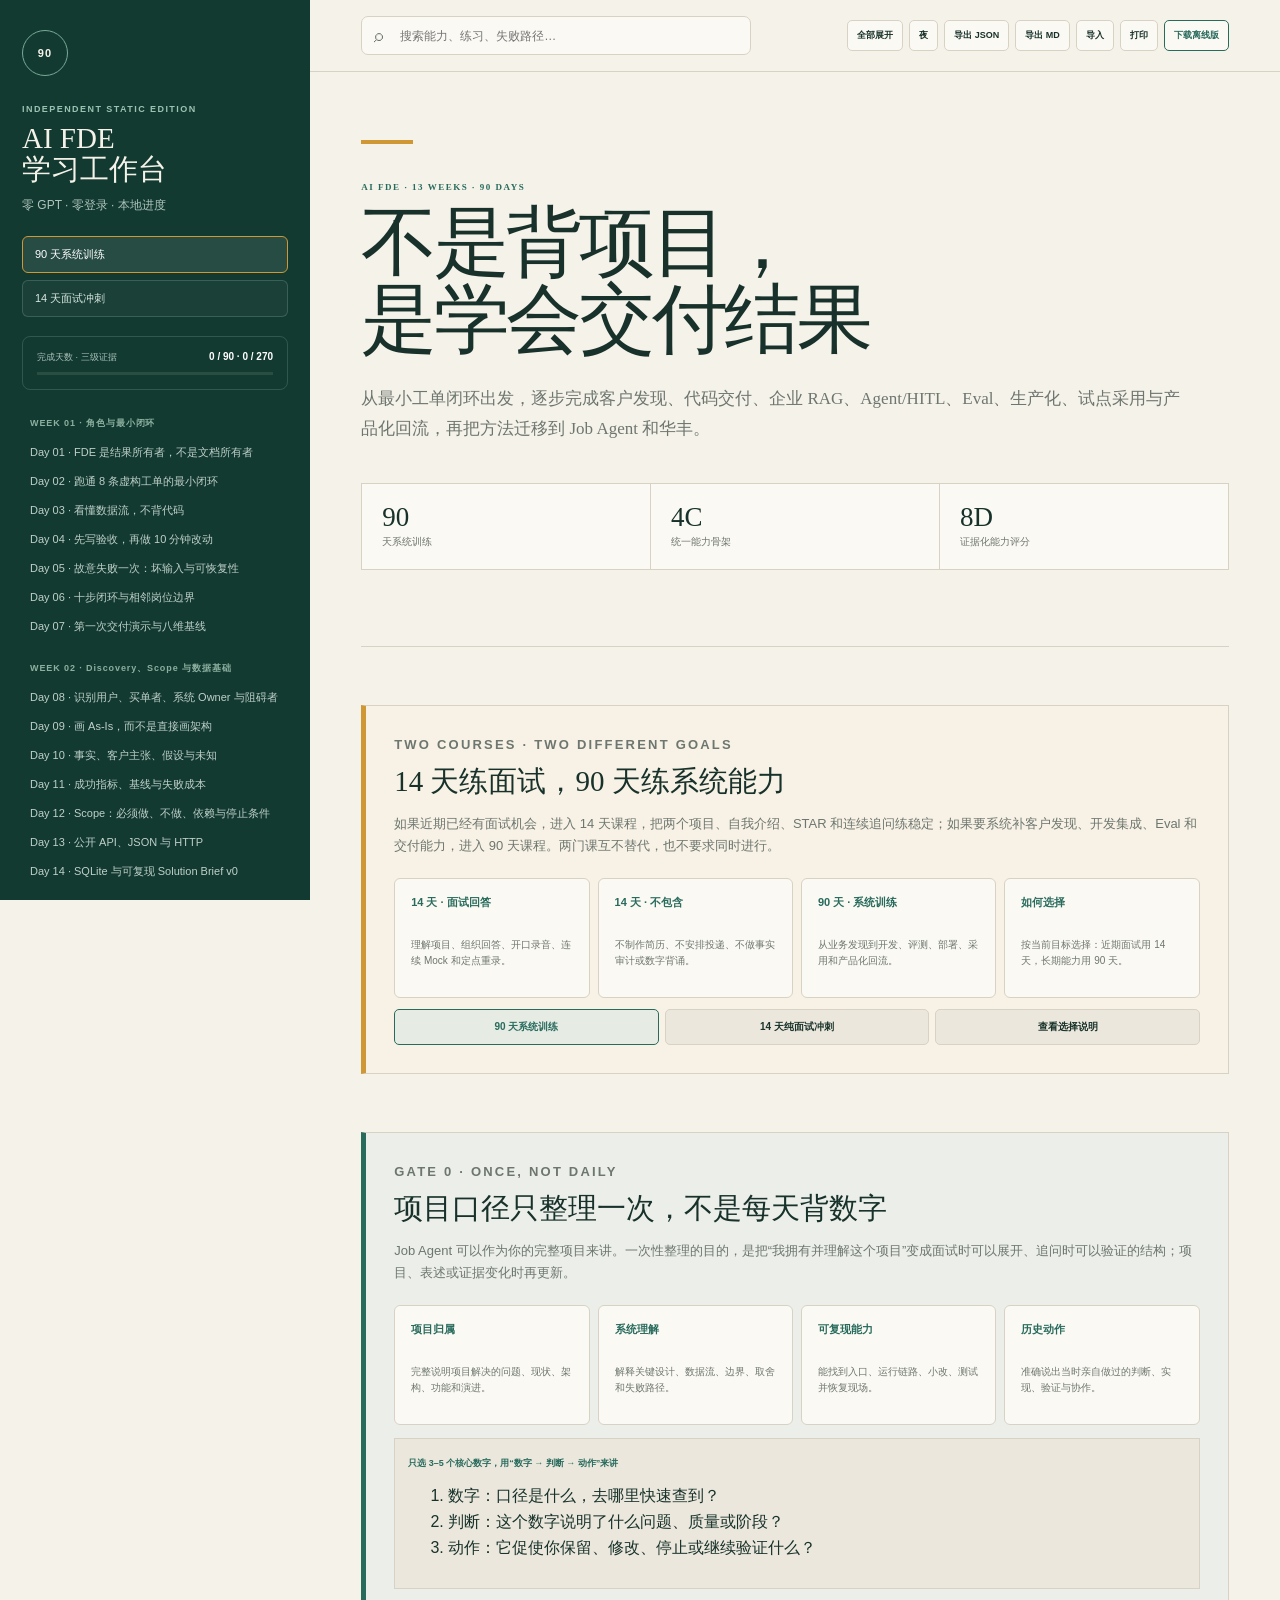
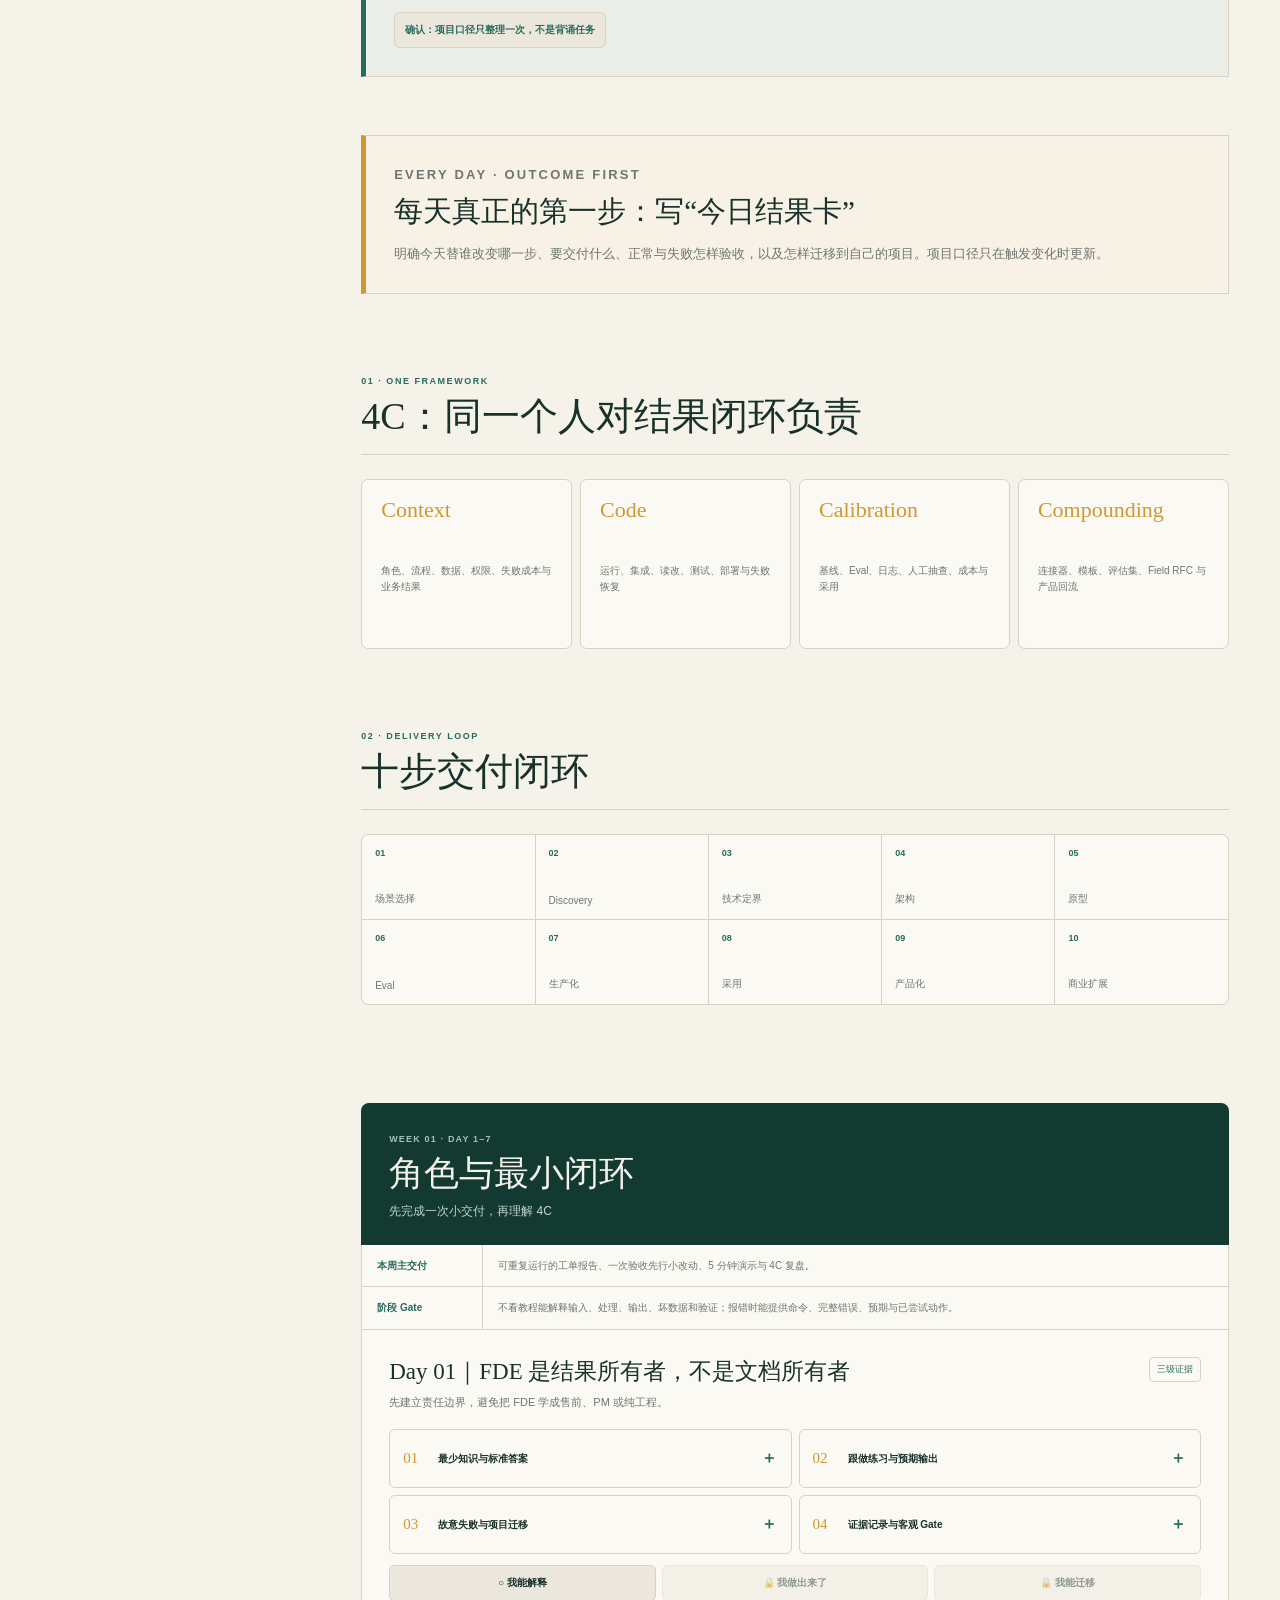
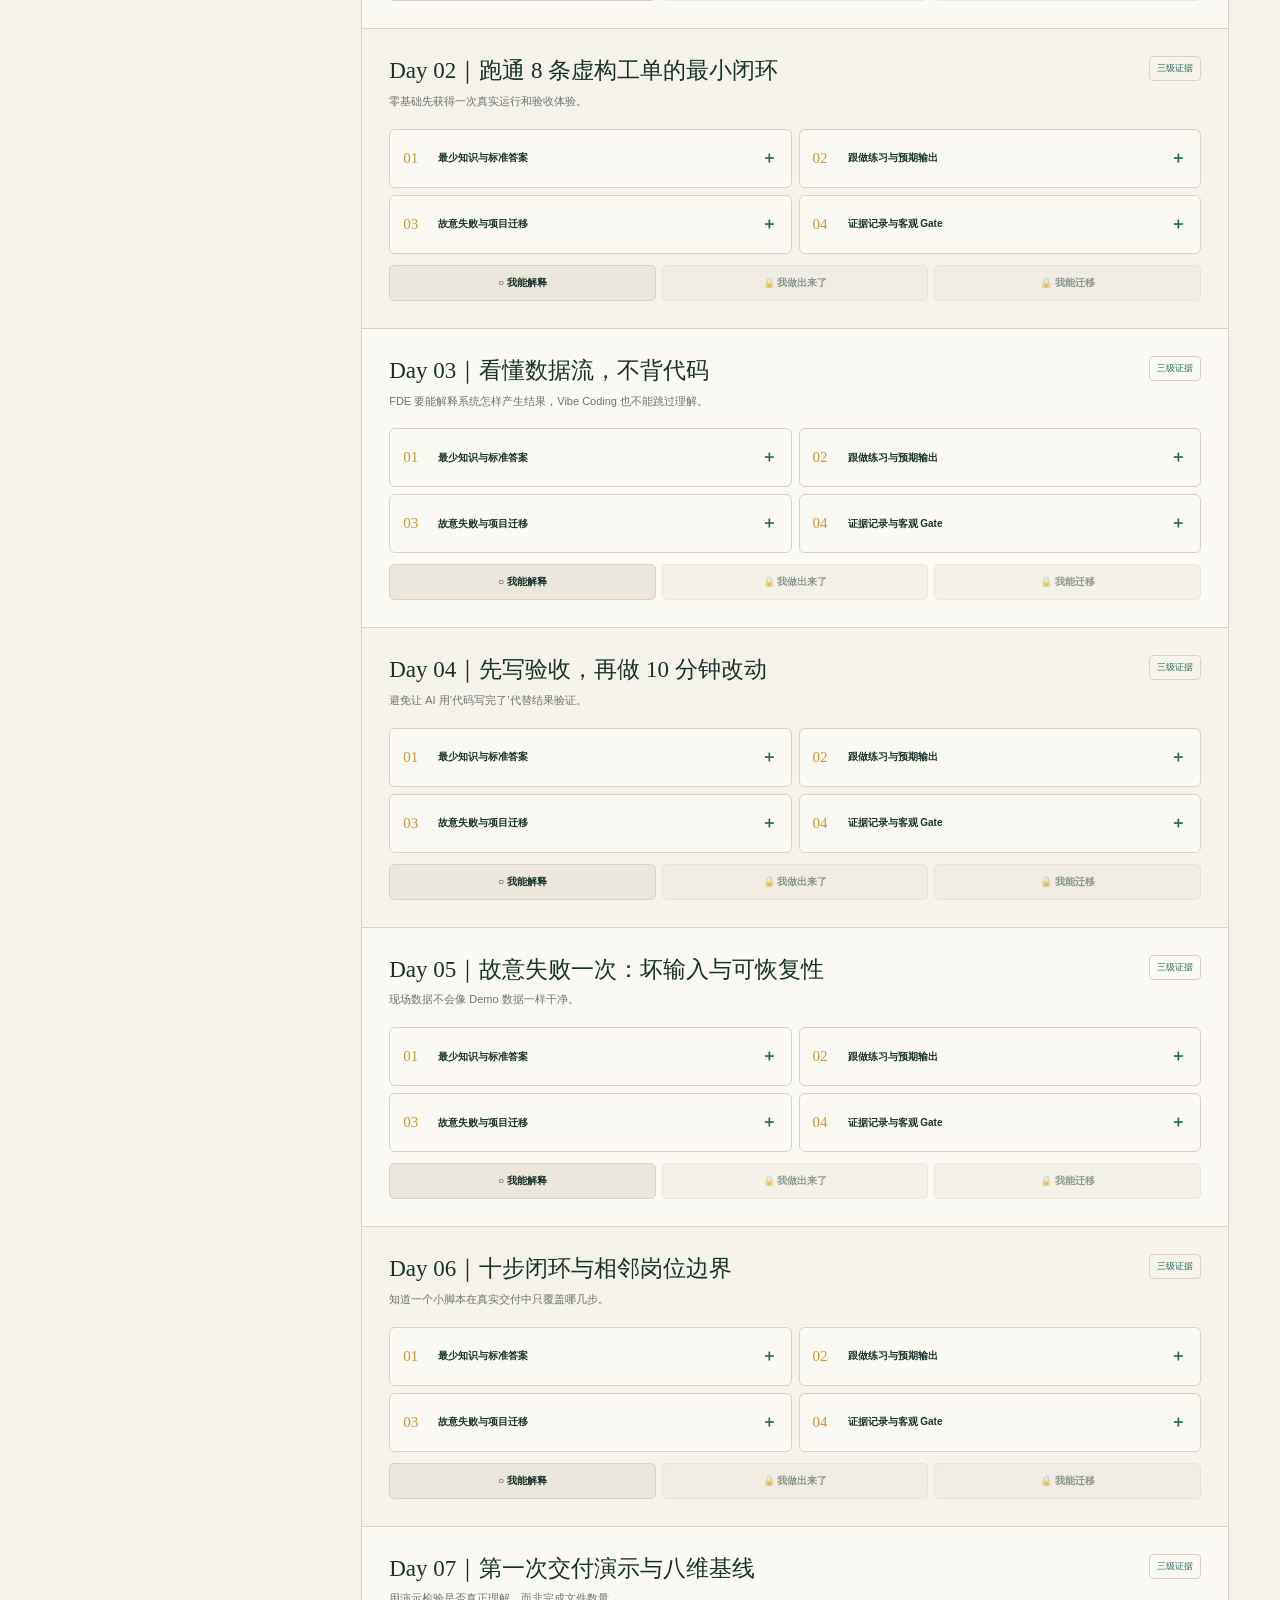
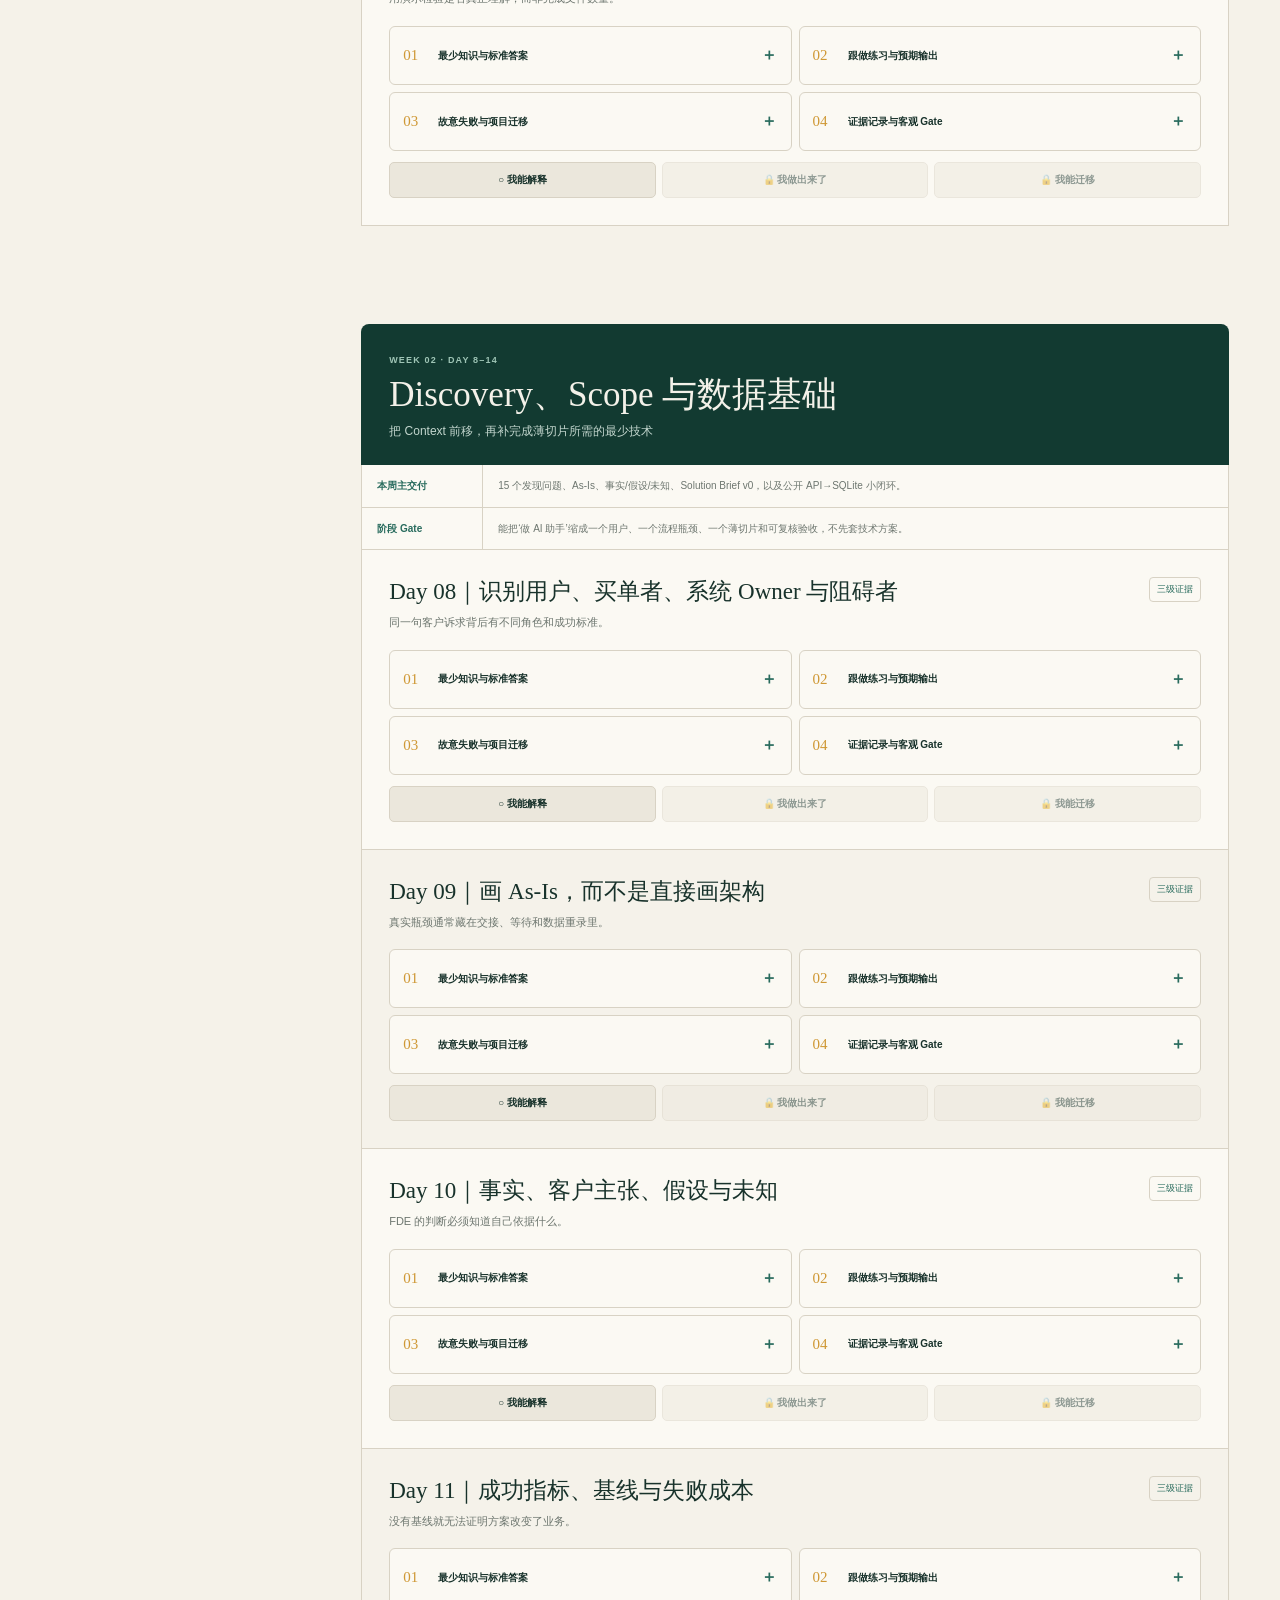
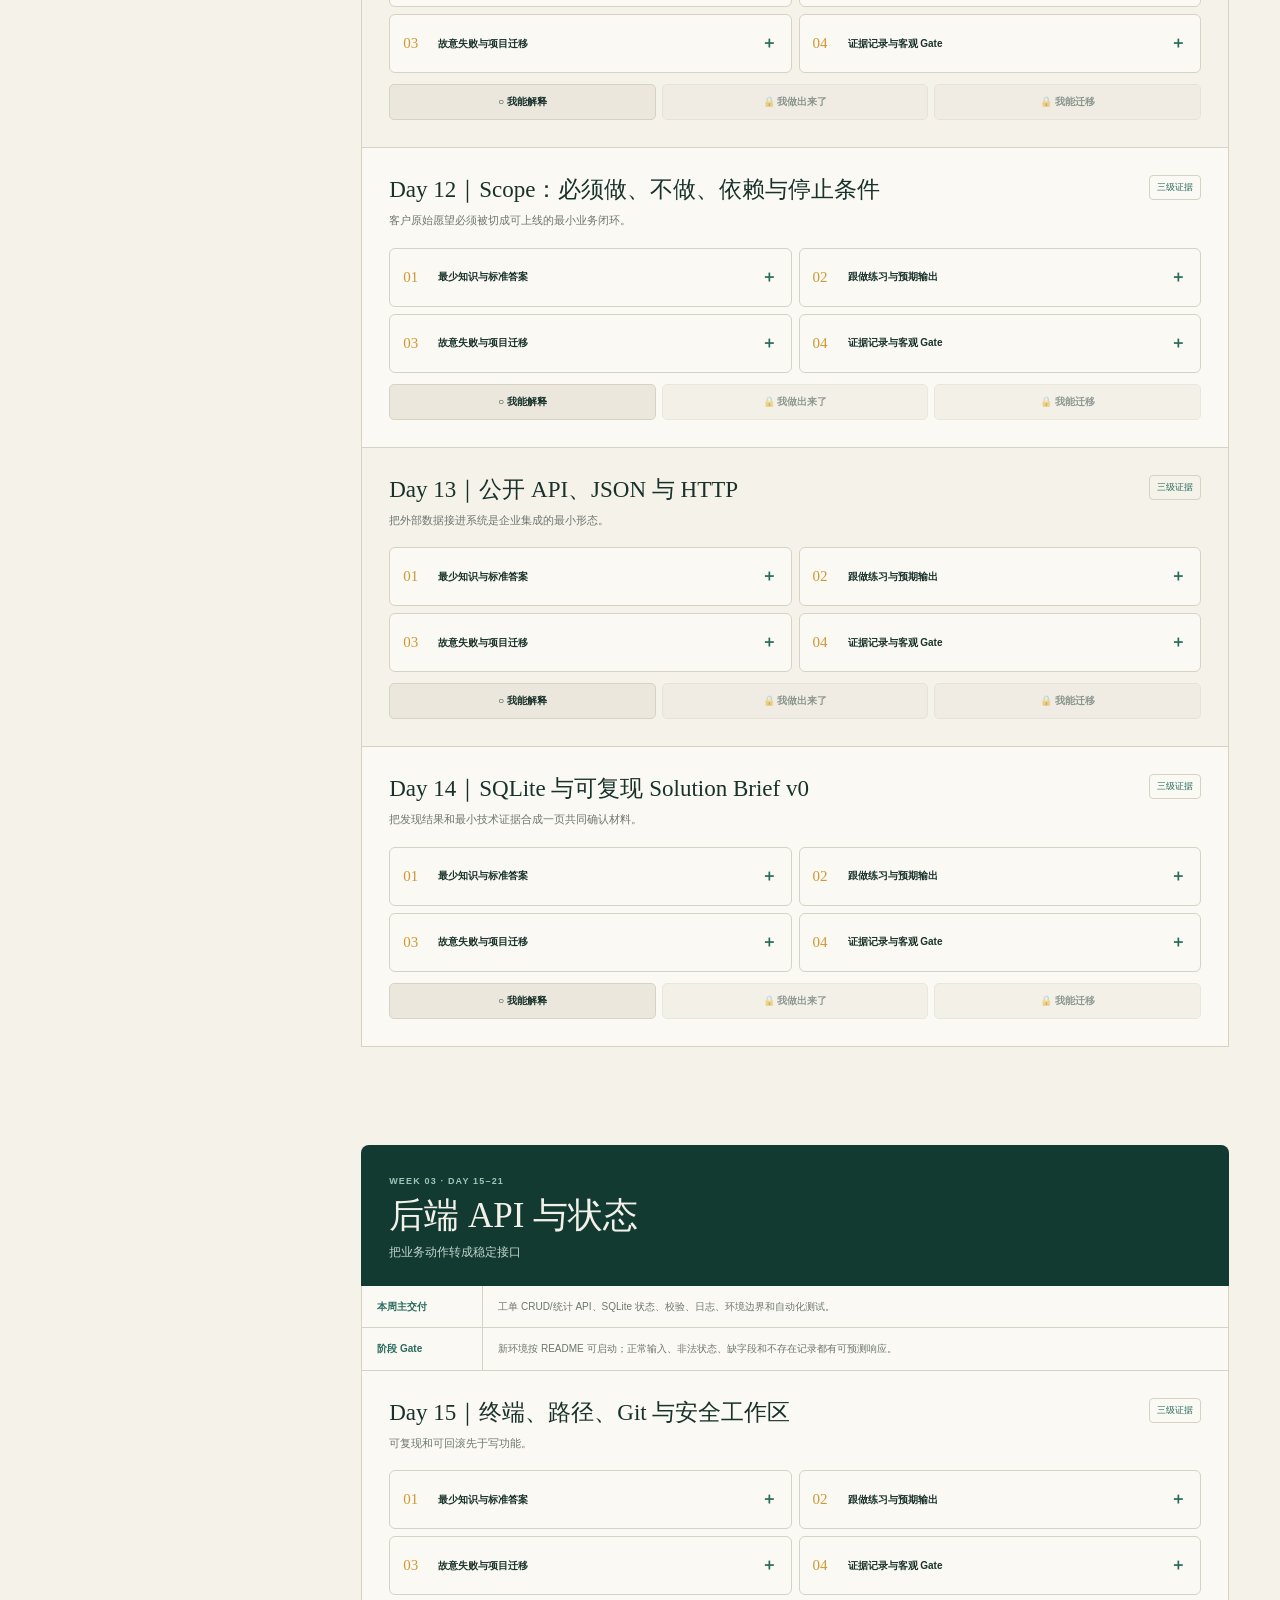
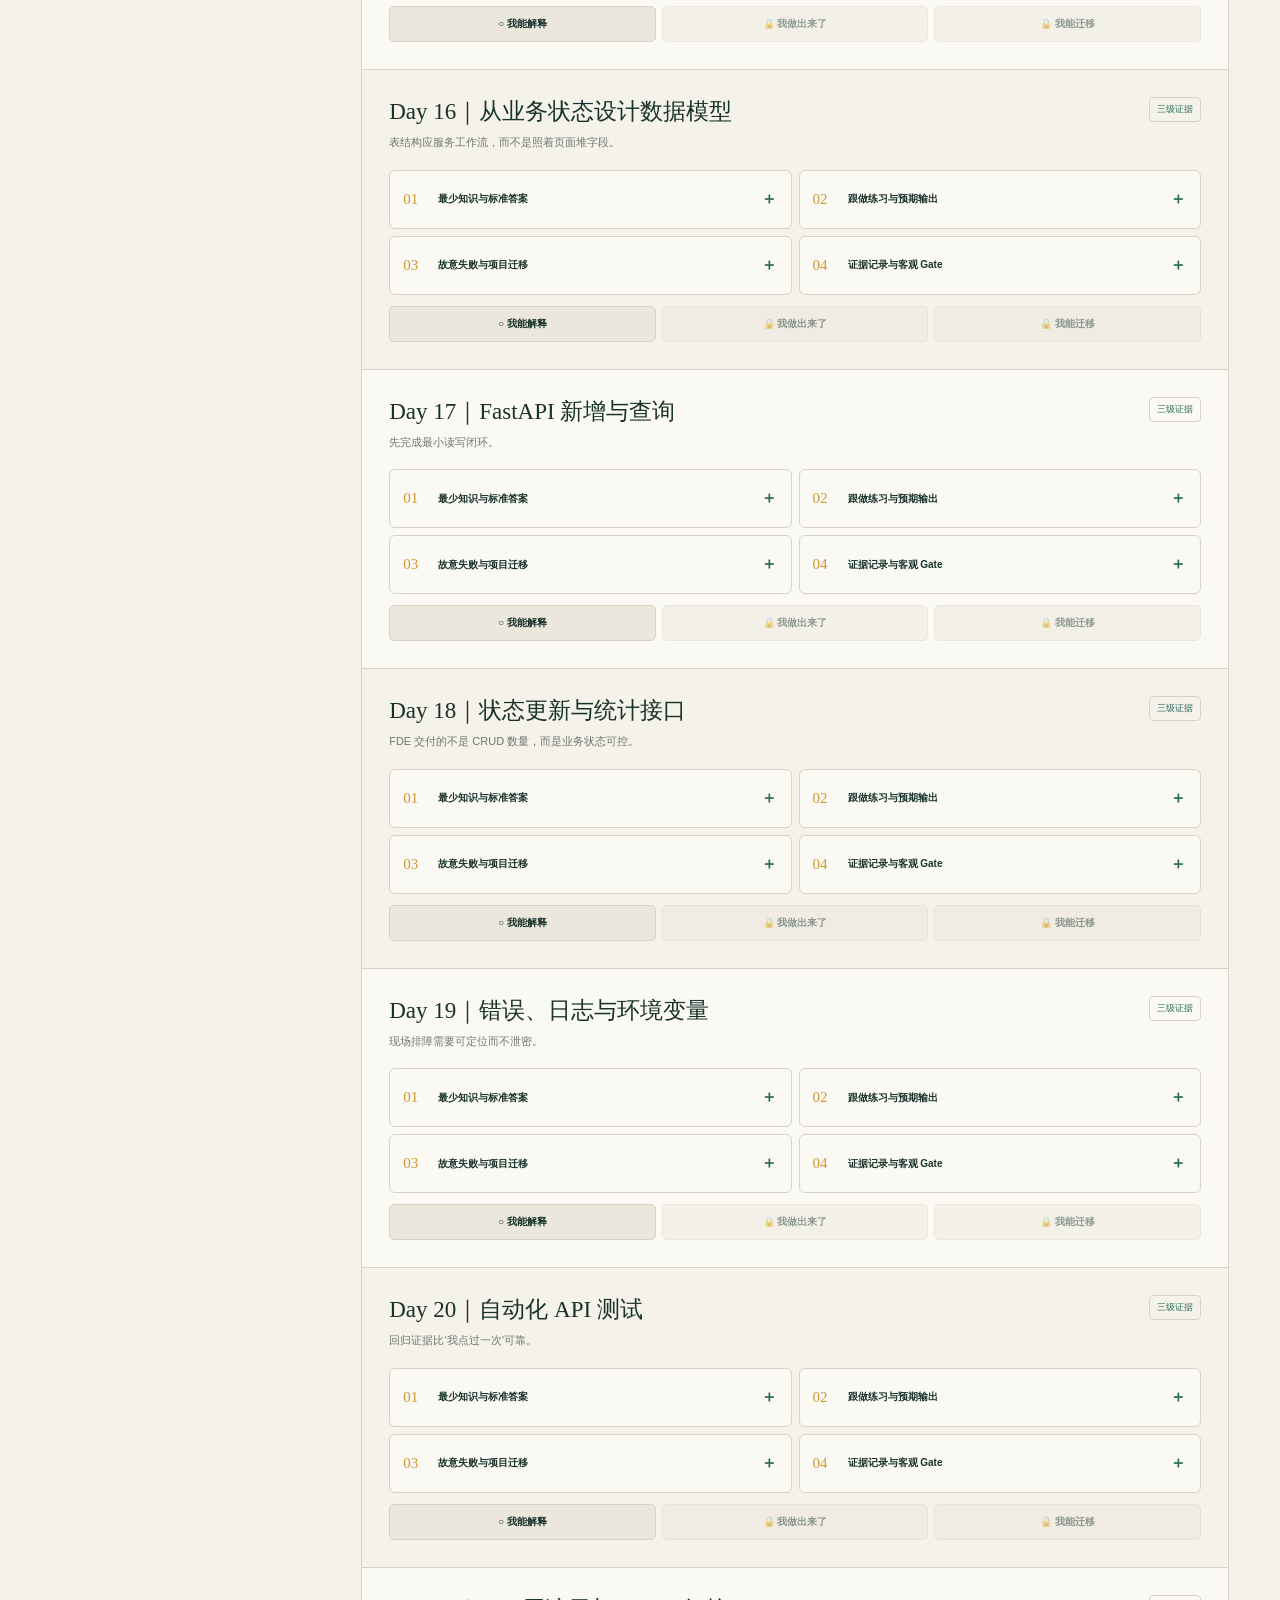
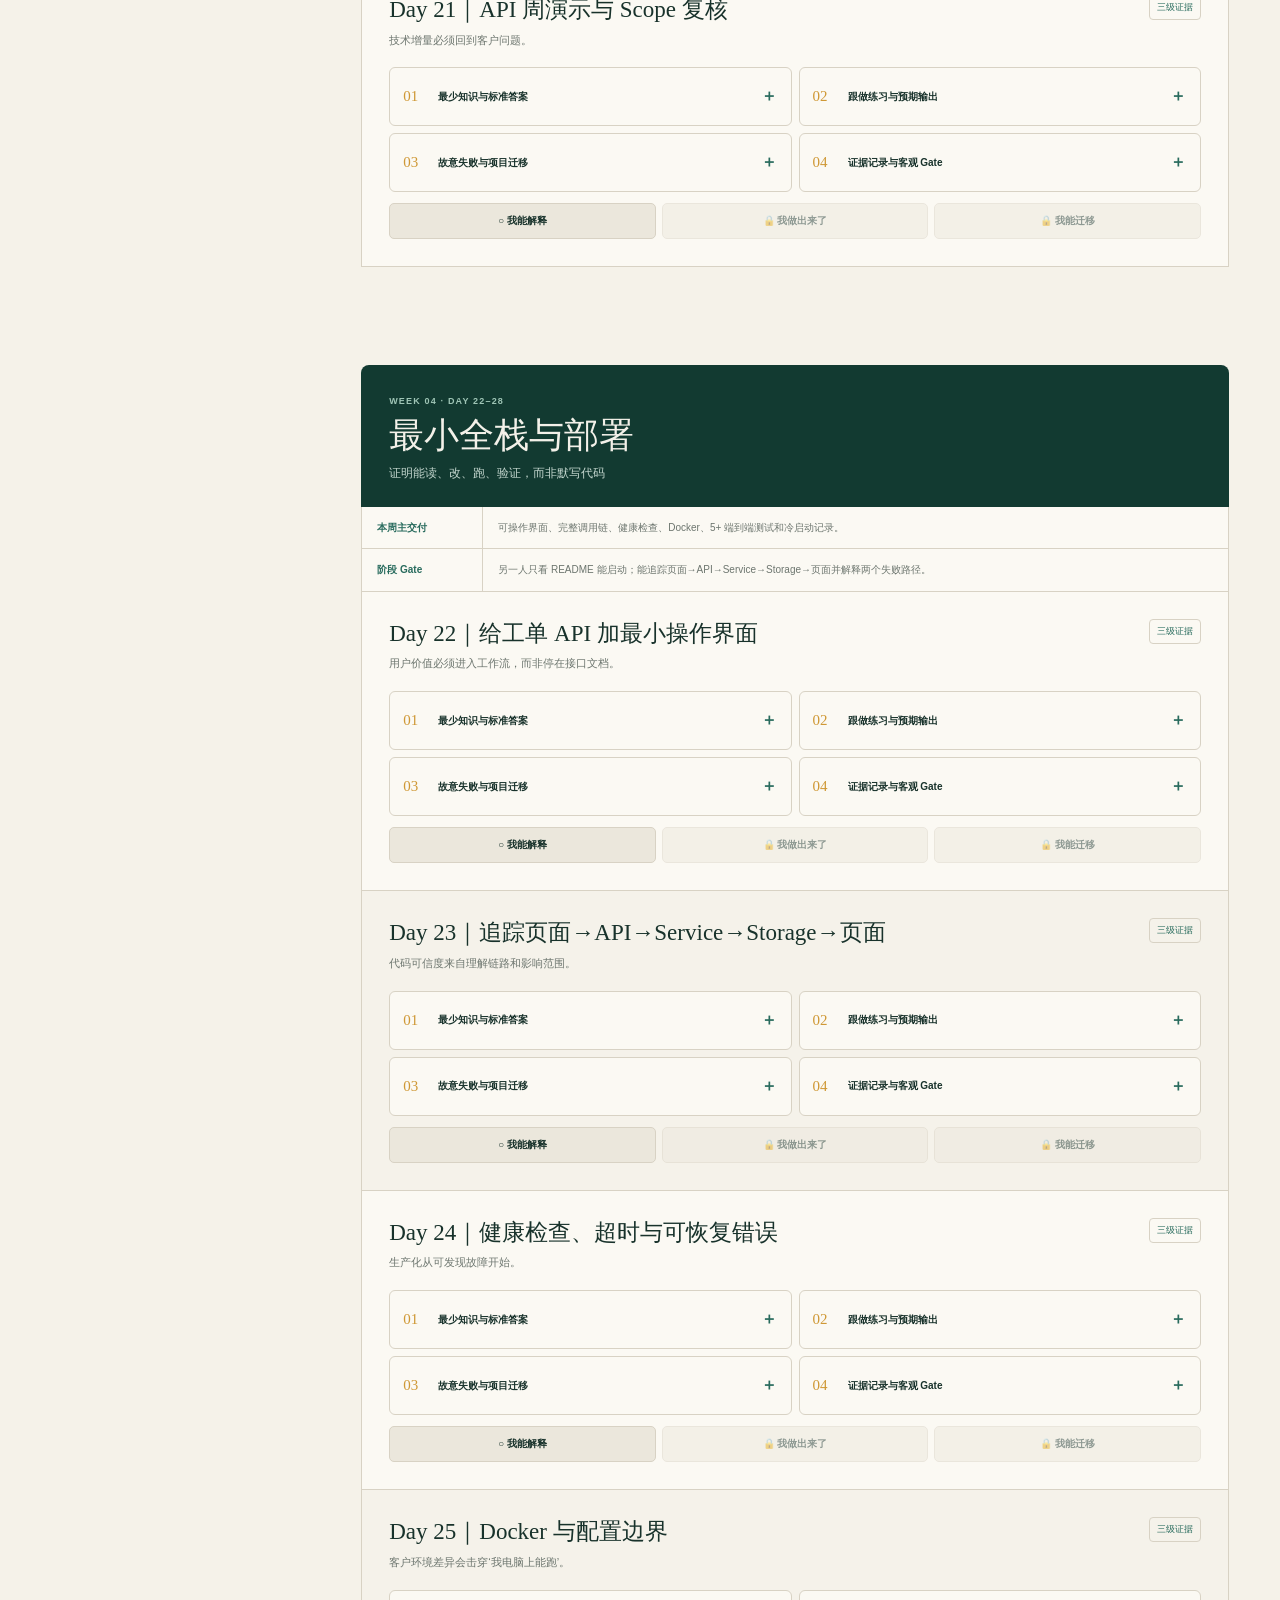
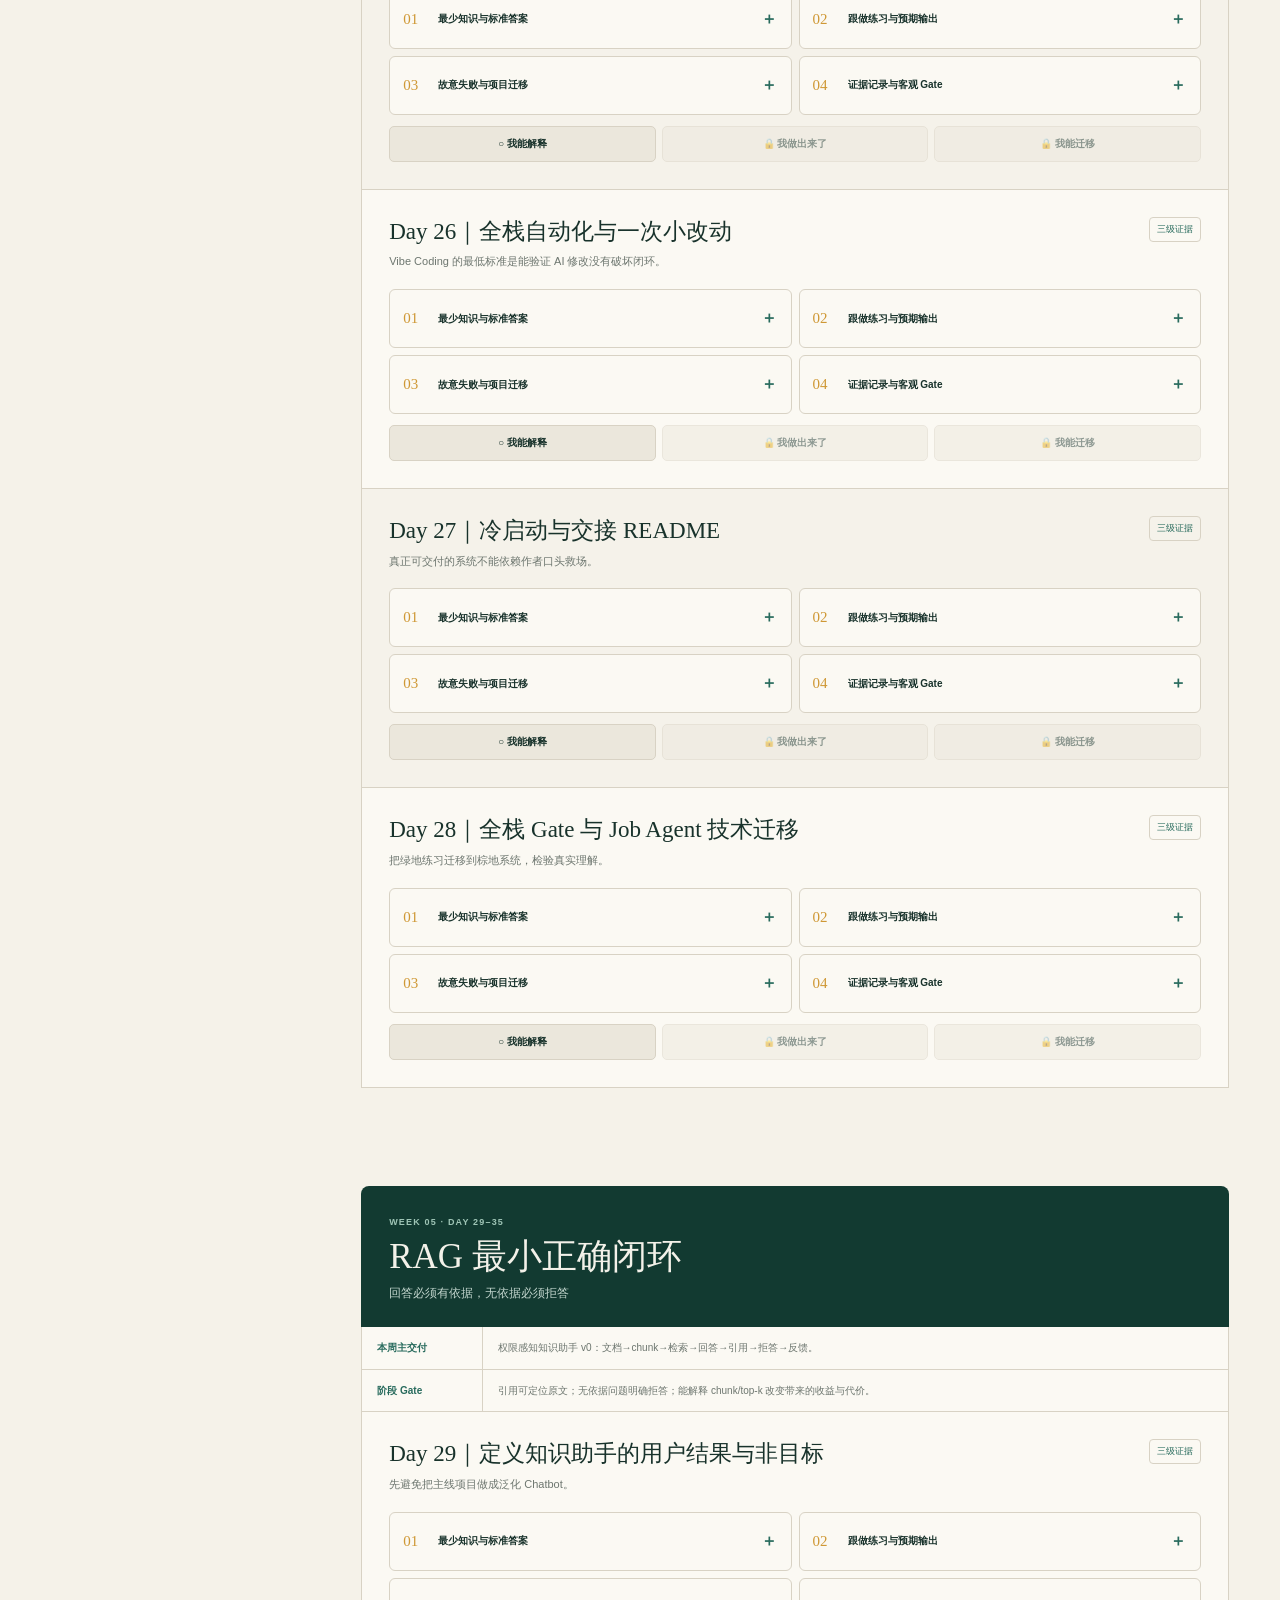
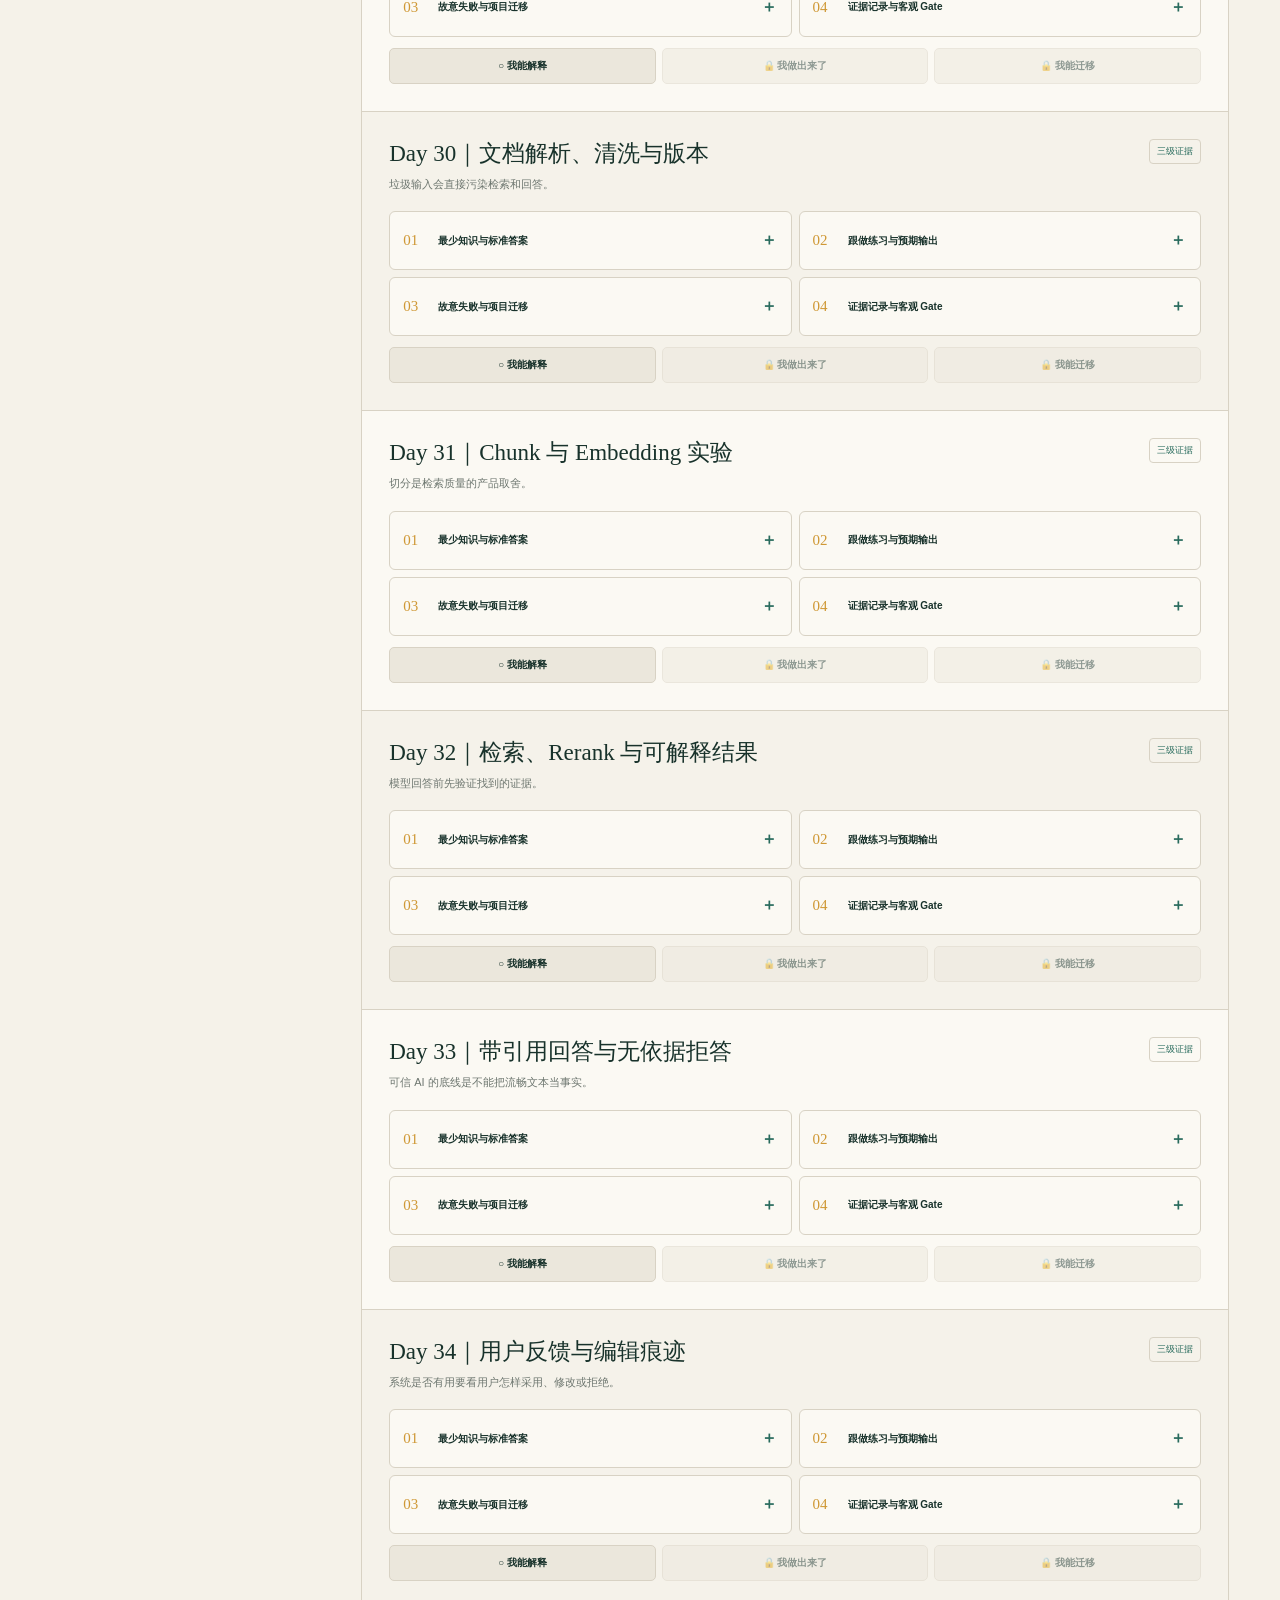
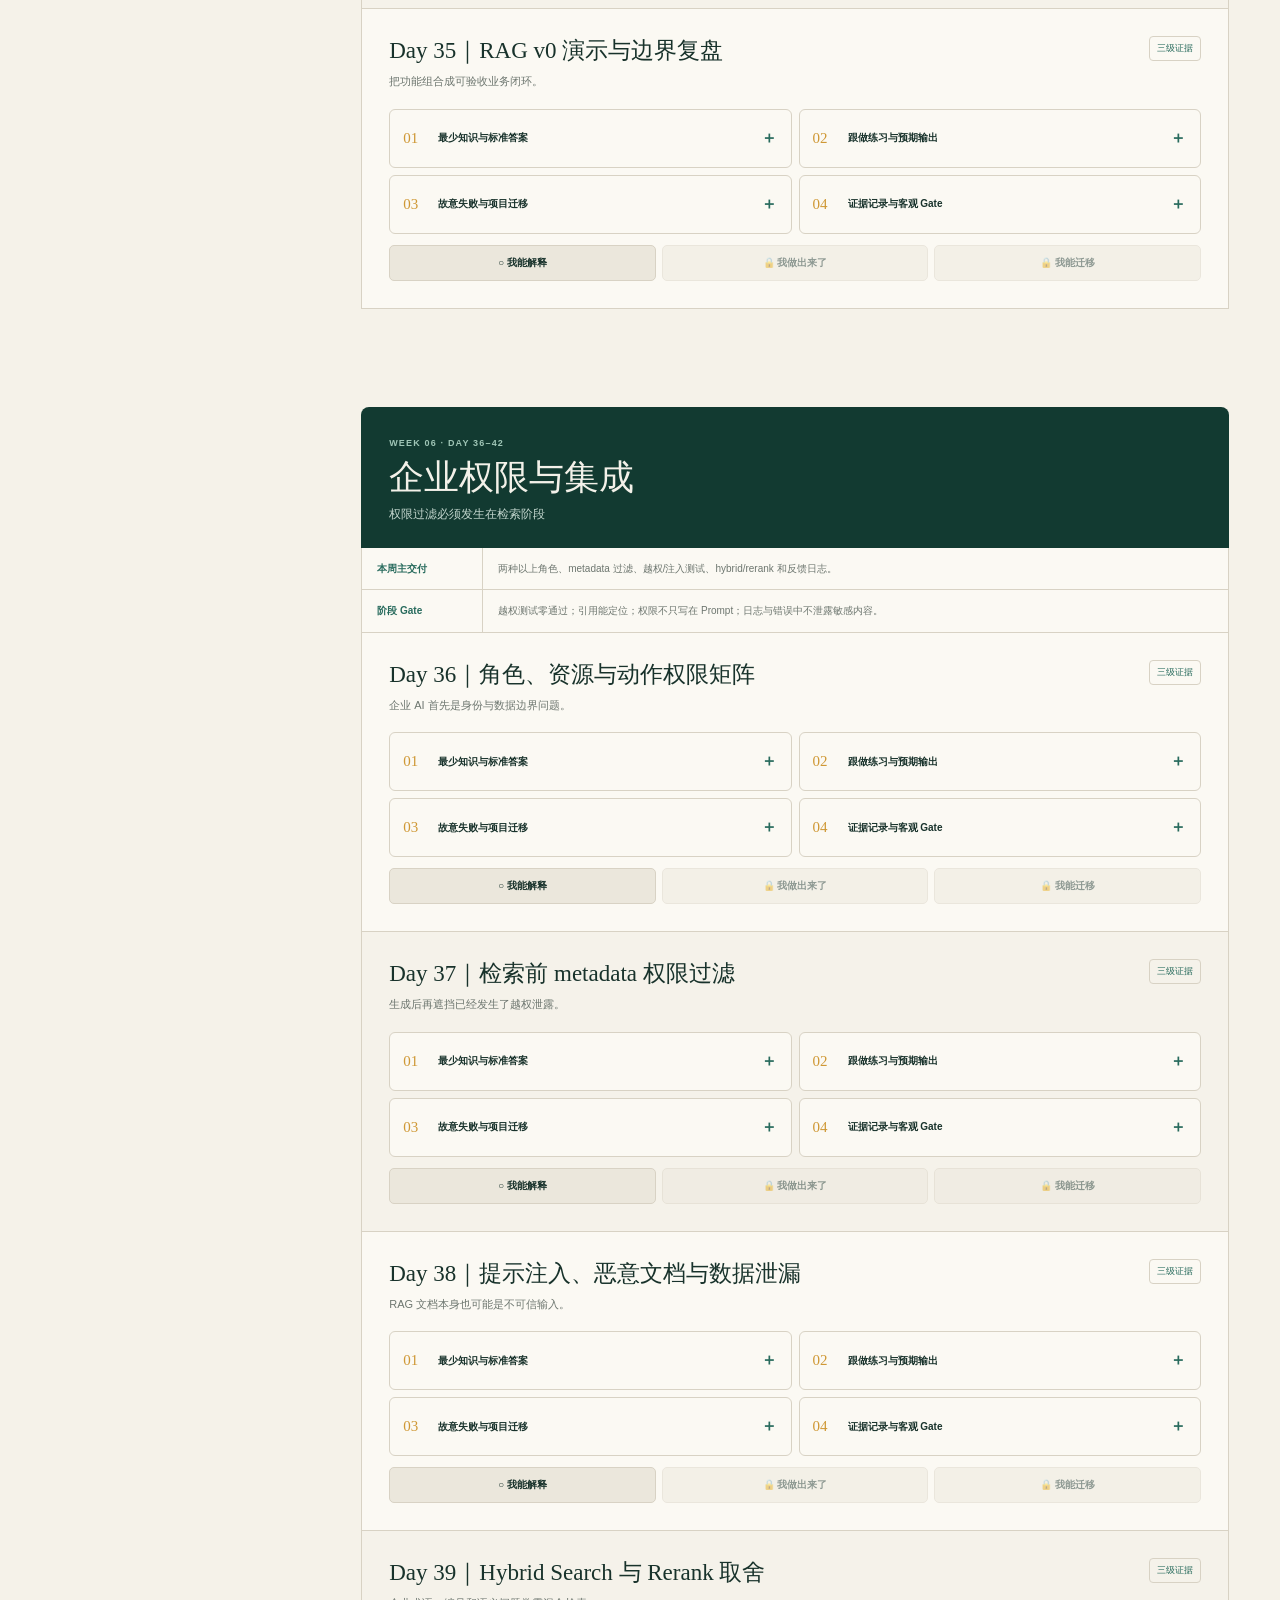
==== commit 00eb79bd: "Publish interview-only FDE sprint" ====
--- a/AI-FDE学习网站-离线版.html
+++ b/AI-FDE学习网站-离线版.html
@@ -171,7 +171,7 @@
       <footer><span>AI FDE · INDEPENDENT STATIC EDITION</span><p>讲全项目，讲准责任；先定义结果，再动手交付。</p><button id="back-top" type="button">返回顶部 ↑</button></footer>
     </main>
   </div>
-  <script>window.__FDE_DATA__={"generatedAt":"2026-08-27T06:20:12.814Z","fde90":{"days":[{"title":"FDE 是结果所有者，不是文档所有者","why":"先建立责任边界，避免把 FDE 学成售前、PM 或纯工程。","standard":"4C 是 Context、Code、Calibration、Compounding；结果必须同时可运行、可衡量、可采用、可复用。","practice":"用虚构客服主管场景写一张今日结果卡：用户、流程瓶颈、输出、正常/失败验收。","expected":"结果卡明确‘主管需要决策依据’，而不是笼统写‘做 Python 脚本’。","failure":"把输出写成‘完成脚本’时重写一次，直到指向用户决策。","transfer":"给 Job Agent 和华丰各标注当前最强、最弱的一个 4C 面。","gate":"能用 90 秒区分 FDE、售前、交付、PM、SWE 的最终责任。","day":1},{"title":"跑通 8 条虚构工单的最小闭环","why":"零基础先获得一次真实运行和验收体验。","standard":"固定答案：总工单 8、已解决 7、有效时长 5、平均 78.0 分钟、数据警告 2。","practice":"进入 FDE/00-最小案例，运行分析脚本并打开 output/report.md。","expected":"终端输出报告路径、5 条有效时长和 2 条警告；报告数字与固定答案一致。","failure":"删除 output/report.md 后复跑，确认系统能恢复生成。","transfer":"在 Job Agent 中只找一条‘输入→处理→输出’链，不要求今天改代码。","gate":"保存命令、终端末两行、报告路径和六项验收结果。","day":2},{"title":"看懂数据流，不背代码","why":"FDE 要能解释系统怎样产生结果，Vibe Coding 也不能跳过理解。","standard":"数据流为 tickets.csv→逐行读取→校验→统计→report.md；四个入口是 load_tickets、calculate_resolution_minutes、build_report、main。","practice":"逐个函数写输入、输出和调用方向，再手工抽查一条工单时长。","expected":"能指出函数边界，并人工算出至少一条记录与报告一致。","failure":"把一个函数名遮住，仅根据输入输出判断它负责哪一步。","transfer":"在 Job Agent 选一个页面，记录它提交的输入和最终显示的输出。","gate":"不看页面能画出最小案例数据流并说出两个坏数据去向。","day":3},{"title":"先写验收，再做 10 分钟改动","why":"避免让 AI 用‘代码写完了’代替结果验证。","standard":"高优先级工单占比应为 37.5%（3/8）；分子、分母和显示格式必须明确。","practice":"先记录预期值，再让 AI 协助增加高优先级占比，运行并核对。","expected":"报告新增 37.5%（3/8），原有 8/7/5/78.0/2 不退化。","failure":"故意把分母改成 resolved 数量，观察为什么会得到错误口径。","transfer":"给 Job Agent 写一个未来小改动的‘修改前验收值’，暂不执行。","gate":"保留修改位置、diff、运行结果和人工计算。","day":4},{"title":"故意失败一次：坏输入与可恢复性","why":"现场数据不会像 Demo 数据一样干净。","standard":"坏数据应被隔离、记录并允许其余数据继续处理；未知字段、空值和非法日期要有明确策略。","practice":"增加一条非法日期、一条缺失时间，再运行并核对警告；恢复原数据后复跑。","expected":"任务不中断，警告数按输入变化，恢复后基线回到固定答案。","failure":"临时移走输入文件，记录完整报错，再说明更友好的错误提示应是什么。","transfer":"列 Job Agent 的两个输入失败：空 JD、格式不稳定或证据缺失。","gate":"能说明止损、保留现场、恢复三步，不只会说‘重试’。","day":5},{"title":"十步闭环与相邻岗位边界","why":"知道一个小脚本在真实交付中只覆盖哪几步。","standard":"十步是场景选择、Discovery、技术定界、架构、原型、Eval、生产化、采用、产品化、商业扩展。","practice":"把工单案例贴到十步图上，标已做、假设和缺失。","expected":"明确当前只验证数据处理原型和人工校准，尚无生产采用。","failure":"把‘报告生成成功’误写成‘业务价值实现’，再指出缺少哪些证据。","transfer":"分别标 Job Agent 与华丰当前能支持到哪一步，不能把目标方案当现状。","gate":"能说出第 9/10 步为何是 FDE 与一次性外包的分水岭。","day":6},{"title":"第一次交付演示与八维基线","why":"用演示检验是否真正理解，而非完成文件数量。","standard":"八维评分必须绑定证据：基础工程、AI 应用、企业集成、Eval、Discovery、沟通、产品判断、端到端交付。","practice":"做 5 分钟演示：客户问题→运行→坏数据→改动→验收→4C；完成 1–4 级能力基线。","expected":"演示包含一次真实命令和一次失败路径，不以幻灯片替代运行。","failure":"让听众随机追问一个数字或函数；不知道时现场定位，不编答案。","transfer":"只给 Job Agent/华丰已有证据打分；无证据记 1，不用自我感觉加分。","gate":"交付周复盘：本周产物、可复现证据、三个问题和下周唯一目标。","day":7},{"title":"识别用户、买单者、系统 Owner 与阻碍者","why":"同一句客户诉求背后有不同角色和成功标准。","standard":"至少区分终端用户、业务负责人、买单者、数据/系统 Owner、IT/安全/合规和 Sponsor。","practice":"为虚构客服团队画 Stakeholder Map，并写每个角色最怕什么。","expected":"图中至少有 5 类角色、决策权、输入和潜在阻力。","failure":"加入一个‘使用者支持但 IT 反对’事件，说明下一步。","transfer":"迁移到华丰，只使用脱敏角色类型，不推断具体个人立场。","gate":"能解释谁使用、谁批准、谁能阻断和谁承担失败成本。","day":8},{"title":"画 As-Is，而不是直接画架构","why":"真实瓶颈通常藏在交接、等待和数据重录里。","standard":"As-Is 要包含角色、步骤、输入输出、系统、等待、返工、异常和决策点。","practice":"画客服工单从进入到关闭的现流程，标三个摩擦点。","expected":"流程图能让非技术人员指出哪里慢、贵、易错。","failure":"删掉一个关键系统访问权限，重画受影响路径。","transfer":"画 Job Agent 从看到 JD 到决定投递的现流程，暂不写解决方案。","gate":"10 分钟白板能讲清当前流程和最痛断点。","day":9},{"title":"事实、客户主张、假设与未知","why":"FDE 的判断必须知道自己依据什么。","standard":"事实有来源；主张由角色提出但未必为真；假设可验证；未知需要 Owner 和验证动作。","practice":"把一组虚构访谈记录分成四栏，并为每个未知写验证方式。","expected":"每一行有来源/提出者、状态和下一步。","failure":"客户说‘每天浪费两小时’时，不直接写成事实，先设计测量。","transfer":"用同一模板整理华丰：最新阶段事实与历史方案表述分开。","gate":"随机抽 5 条，90 秒内说清类别、来源和验证动作。","day":10},{"title":"成功指标、基线与失败成本","why":"没有基线就无法证明方案改变了业务。","standard":"指标分业务结果、系统质量、用户采用；每个指标需口径、基线、目标、数据源、Owner 和误读方式。","practice":"为客服助手写 AHT、引用正确率、采纳率三层指标卡。","expected":"三个指标分别对应业务、系统和采用，不能用模型分数冒充业务价值。","failure":"在没有历史基线时，只设计测量流程，不编目标提升百分比。","transfer":"为 Job Agent 写‘待验证用户价值’，为华丰写 Gate 0 测量建议。","gate":"能回答失败一次会造成什么、谁承担和何时必须人工接管。","day":11},{"title":"Scope：必须做、不做、依赖与停止条件","why":"客户原始愿望必须被切成可上线的最小业务闭环。","standard":"薄切片包含一个目标用户、一段闭环、数据、人工边界、Demo、验收和停止条件。","practice":"把‘自动回复所有客户’缩成‘带引用草稿→人工审核→反馈’。","expected":"明确不直接发送、不做全量 CRM、不训练模型，并写依赖。","failure":"客户临时要求自动发送时，用风险和验证顺序控制变更。","transfer":"给 Job Agent 写一个最小决策助手闭环；华丰只写当前建议，非已确认范围。","gate":"每个功能能映射到用户结果或验收，否则删除。","day":12},{"title":"公开 API、JSON 与 HTTP","why":"把外部数据接进系统是企业集成的最小形态。","standard":"请求包含方法、URL、参数和头；响应包含状态码、头和 JSON/文本；失败不能静默吞掉。","practice":"调用一个无需密钥的公开 API，保存原始响应和清洗结果。","expected":"能解释 2xx/4xx/5xx 的责任差异和重试边界。","failure":"模拟超时、非 JSON 或字段缺失，记录处理策略。","transfer":"在 Job Agent 找一个 API 客户端调用，标请求/响应/错误路径。","gate":"输出数据字典、请求证据和至少一个失败响应。","day":13},{"title":"SQLite 与可复现 Solution Brief v0","why":"把发现结果和最小技术证据合成一页共同确认材料。","standard":"Solution Brief 包含问题、角色/流程、事实/未知、Scope/非目标、指标、依赖、风险、下一步。","practice":"将公开 API 清洗结果写入 SQLite，并把数据流写入 Brief。","expected":"数据库表有主键与字段说明；另一人按 README 可复现。","failure":"插入重复主键或缺字段，说明拒绝、修复或隔离选择。","transfer":"为 Job Agent/华丰各写一段迁移备注，标真实、参考、方案和待验证。","gate":"客户回放 5 分钟：先确认理解，再提出薄切片，不用架构名词压人。","day":14},{"title":"终端、路径、Git 与安全工作区","why":"可复现和可回滚先于写功能。","standard":"每次改动前确认目录、分支、diff 和启动方式；密钥只进环境，不进仓库。","practice":"初始化练习项目，做一次小提交和一次可恢复的错误修改。","expected":"能用 diff/log 找到变化并撤回自己刚做的小改动。","failure":"从错误目录运行，识别路径问题而非反复重装。","transfer":"只读查看 Job Agent 的 README、入口和 Git 历史，不改用户未授权文件。","gate":"交付安全操作清单和第一个可描述的提交。","day":15},{"title":"从业务状态设计数据模型","why":"表结构应服务工作流，而不是照着页面堆字段。","standard":"工单至少有 ID、类别、优先级、状态、创建/解决时间；状态转换需有规则。","practice":"设计 SQLite schema 和状态转换表。","expected":"能回答主键、必填、枚举和时间字段为何这样定。","failure":"尝试非法状态转换，定义错误而不是自动纠正。","transfer":"对照 Job Agent 的一个 Domain 对象，标业务含义与存储字段。","gate":"schema、样例数据和状态矩阵可以人工复核。","day":16},{"title":"FastAPI 新增与查询","why":"先完成最小读写闭环。","standard":"路由只负责协议与校验，业务规则进 Service，持久化进 Storage。","practice":"实现新增工单、单条查询和列表接口。","expected":"新增后能查询到；重复 ID 和不存在记录返回明确状态码。","failure":"发送缺字段和错误类型，保存错误响应。","transfer":"定位 Job Agent 一条 routes.py→service.py→storage.py 调用方向。","gate":"API 测试覆盖成功、重复和不存在三条路径。","day":17},{"title":"状态更新与统计接口","why":"FDE 交付的不是 CRUD 数量，而是业务状态可控。","standard":"更新需校验允许转换；统计口径要固定分母和时间范围。","practice":"实现更新状态与类别/优先级/平均耗时统计。","expected":"统计与人工抽查一致，非法转换不写入数据库。","failure":"并发或重复提交同一更新，观察幂等问题。","transfer":"找 Job Agent 一个状态变化，写出前置条件与副作用。","gate":"保存状态矩阵、请求/响应和数据库抽查。","day":18},{"title":"错误、日志与环境变量","why":"现场排障需要可定位而不泄密。","standard":"日志记录请求/任务 ID、阶段、错误类型和耗时，不记录密钥或敏感正文。","practice":"为 API 增加结构化日志、配置检查和统一错误响应。","expected":"一次失败能从日志定位到请求和阶段。","failure":"移除必要配置，确认启动时快速失败并给明确提示。","transfer":"检查 Job Agent 的日志/配置入口，列两个安全边界。","gate":"错误演练记录包含触发、观察、根因、修复和恢复。","day":19},{"title":"自动化 API 测试","why":"回归证据比‘我点过一次’可靠。","standard":"测试覆盖正常、边界、错误和状态副作用；测试数量不是价值本身。","practice":"为四类接口写至少 8 个测试并实际运行。","expected":"测试全绿且能解释每个测试保护什么业务规则。","failure":"故意改坏一个期望，读失败后恢复。","transfer":"在 Job Agent 只选与本周链路相关的测试阅读，不背全量数字。","gate":"保留命令、退出码、失败截图/文本与恢复结果。","day":20},{"title":"API 周演示与 Scope 复核","why":"技术增量必须回到客户问题。","standard":"演示顺序：问题→Scope→正常路径→失败路径→日志/测试→仍未解决。","practice":"完成 8 分钟演示并让听众提出一个范围变更。","expected":"能说明哪些请求现在拒绝、延后或进入路线图。","failure":"模拟数据库只读或不可用，给有限服务/停止建议。","transfer":"比较工单 API 与 Job Agent 链路的共同分层和不同风险。","gate":"周 Gate 由可运行系统、测试、失败记录和 Scope 复核共同通过。","day":21},{"title":"给工单 API 加最小操作界面","why":"用户价值必须进入工作流，而非停在接口文档。","standard":"界面只覆盖核心闭环和错误反馈，不追求视觉功能堆叠。","practice":"实现列表、新增、更新状态和统计视图。","expected":"用户能完成一条工单闭环，错误输入有可理解提示。","failure":"后端返回 500 时，界面不能假装成功。","transfer":"观察 Job Agent 某页面的加载、提交、成功和失败状态。","gate":"保存一次完整操作录屏和错误状态截图。","day":22},{"title":"追踪页面→API→Service→Storage→页面","why":"代码可信度来自理解链路和影响范围。","standard":"每层写输入、输出、责任、失败和日志位置；不要把多个入口混成一个。","practice":"从一个按钮点击开始，逐层定位到数据库并返回页面。","expected":"链路图能指出文件/函数、数据形态和状态变化。","failure":"在 API 返回慢或字段变化时，预测哪一层先暴露问题。","transfer":"对 Job Agent 选一条真实链路做同样追踪。","gate":"不看图能口述五层和两个失败路径。","day":23},{"title":"健康检查、超时与可恢复错误","why":"生产化从可发现故障开始。","standard":"健康检查区分进程存活与依赖可用；超时、重试和用户反馈需分层。","practice":"加入健康检查和请求超时，模拟数据库异常。","expected":"系统明确显示不可用原因，不无限等待或吞错。","failure":"让健康检查误报为绿，说明为什么危险并修正。","transfer":"检查 Job Agent 的启动/健康/错误回退材料。","gate":"故障报告包含检测、影响、止损、恢复和预防。","day":24},{"title":"Docker 与配置边界","why":"客户环境差异会击穿‘我电脑上能跑’。","standard":"镜像包含运行依赖，不包含密钥/本地数据；配置从环境注入。","practice":"写 Dockerfile 和启动说明，在干净环境构建运行。","expected":"容器启动、健康检查、数据持久化和停止恢复可验证。","failure":"缺少环境变量或端口冲突时给明确处理。","transfer":"对照 Job Agent 本地 App/DMG 与容器部署的不同边界。","gate":"交付构建日志、启动命令、已知限制和失败恢复。","day":25},{"title":"全栈自动化与一次小改动","why":"Vibe Coding 的最低标准是能验证 AI 修改没有破坏闭环。","standard":"小改动先写验收，运行相关测试，再人工抽查关键路径。","practice":"增加一个筛选或状态提示，写 5+ 相关自动化测试。","expected":"新功能通过且原核心路径无退化。","failure":"故意修改 API 字段名，观察前后端契约失败并恢复。","transfer":"在 Job Agent 选择低风险小改动候选，只在授权范围内执行。","gate":"保存验收前预测、diff、测试和手工结果。","day":26},{"title":"冷启动与交接 README","why":"真正可交付的系统不能依赖作者口头救场。","standard":"README 包含环境、输入、配置、启动、验证、故障、清理和已知限制。","practice":"在新目录/新终端按 README 从零启动。","expected":"另一人或全新会话能在 15 分钟内得到首个结果。","failure":"故意漏掉一步，让复现者记录阻塞并修正文档。","transfer":"审计 Job Agent README 哪些是系统事实、哪些是目标描述。","gate":"提交冷启动时长、阻塞清单与修订后的 README。","day":27},{"title":"全栈 Gate 与 Job Agent 技术迁移","why":"把绿地练习迁移到棕地系统，检验真实理解。","standard":"迁移不是背目录，而是用同一问题框架追踪输入输出、状态、副作用、测试与失败。","practice":"完成工单系统演示，再画 Job Agent 一条真实链路和两个失败路径。","expected":"能区分‘我读懂/复现/修改/验证’四种所有权强度。","failure":"随机更换入口，判断哪些层复用、哪些需重新定位。","transfer":"更新 Job Agent 学习记录，不把仓库全量测试写成个人成果。","gate":"两条链路均能在 5 分钟内讲清且证据位置可查。","day":28},{"title":"定义知识助手的用户结果与非目标","why":"先避免把主线项目做成泛化 Chatbot。","standard":"目标是给客服生成带引用草稿并由人审核；不直接发送、不替代合规终局判断。","practice":"用虚构 B2B SaaS 文档写用户旅程、MVP 和不做清单。","expected":"一个目标用户、一段闭环、三类指标和风险闸门清楚。","failure":"客户要求‘自动回答所有问题’时给降风险替代。","transfer":"对比 Job Agent 的‘决策助手、不自动投递’边界。","gate":"Solution Brief v1 通过 Context/Scope Gate。","day":29},{"title":"文档解析、清洗与版本","why":"垃圾输入会直接污染检索和回答。","standard":"文档需来源、版本、权限、更新时间、解析状态和内容哈希。","practice":"创建公开/虚构文档集，解析并输出清洗报告。","expected":"能发现空文档、乱码、重复和过期版本。","failure":"加入相互冲突文档并制定新鲜度策略。","transfer":"把 Job Agent 的证据来源版本化思路迁移到文档元数据。","gate":"数据清单含 Owner、许可、版本和质量问题。","day":30},{"title":"Chunk 与 Embedding 实验","why":"切分是检索质量的产品取舍。","standard":"chunk 需保留上下文、来源和权限元数据；大小/重叠影响召回、噪声、延迟和成本。","practice":"选两种 chunk 策略，用同一问题比较检索结果。","expected":"报告不是只列分数，而是说明命中、噪声和引用完整性。","failure":"加入跨段答案，观察过小 chunk 的失败。","transfer":"对比 Job Agent 固定证据片段与 RAG chunk 的差异。","gate":"保存参数、样例、结果和选择理由。","day":31},{"title":"检索、Rerank 与可解释结果","why":"模型回答前先验证找到的证据。","standard":"检索与生成分开观察；top-k、阈值、rerank 和过滤均需版本化。","practice":"实现检索并展示候选文档、得分、来源和耗时。","expected":"至少一个问题能人工确认正确片段排在前列。","failure":"使用模糊问题，记录召回多但排序错的案例。","transfer":"把 Job Agent strong/partial/gap 的可解释思想迁移到检索结果呈现。","gate":"检索演示能说明为什么选这些证据。","day":32},{"title":"带引用回答与无依据拒答","why":"可信 AI 的底线是不能把流畅文本当事实。","standard":"回答每个关键主张绑定来源；证据不足、冲突或过期时拒答/升级人工。","practice":"实现回答、引用和拒答，并人工核对引用。","expected":"引用定位到原文；无答案问题不编造。","failure":"删除关键文档后复问，确认系统不会沿用旧答案。","transfer":"对照 Job Agent ‘生成内容必须引用已确认事实’的守卫。","gate":"通过有答案、无答案、冲突三类手工 Gate。","day":33},{"title":"用户反馈与编辑痕迹","why":"系统是否有用要看用户怎样采用、修改或拒绝。","standard":"反馈至少记录采用/编辑/拒绝、原因、版本和角色，不把点赞等同业务价值。","practice":"增加反馈动作和最终草稿差异记录。","expected":"一次完整交互能追踪从检索到用户决定。","failure":"用户拒绝但不填原因时，设计低负担补充方式。","transfer":"为 Job Agent 设计‘用户纠正 unknown/gap’反馈，不声称已有采用数据。","gate":"日志可回答用户为何不用，而不泄露敏感正文。","day":34},{"title":"RAG v0 演示与边界复盘","why":"把功能组合成可验收业务闭环。","standard":"演示同时覆盖用户结果、系统质量和人机边界。","practice":"完成 10 分钟演示：正常回答、拒答、冲突文档、反馈。","expected":"四条路径均有可复核输入输出和版本。","failure":"模型不可用时展示确定性回退或明确不可用。","transfer":"写 Job Agent 与知识助手的 AI 边界对比表。","gate":"交付 v0、演示记录、Bad Case 列表和 Week 6 最低目标。","day":35},{"title":"角色、资源与动作权限矩阵","why":"企业 AI 首先是身份与数据边界问题。","standard":"权限要定义主体、资源、动作、条件和审计，不只定义页面可见。","practice":"为客服、主管、合规、管理员写权限矩阵。","expected":"每个角色能/不能看什么、做什么有明确原因。","failure":"加入跨部门临时授权和到期回收。","transfer":"把华丰角色/数据边界转成待确认假设，不使用真实敏感字段。","gate":"矩阵覆盖允许、拒绝、审批和审计。","day":36},{"title":"检索前 metadata 权限过滤","why":"生成后再遮挡已经发生了越权泄露。","standard":"权限过滤必须在候选文档进入模型前执行，并保留拒绝审计。","practice":"实现角色过滤，比较同一问题在不同角色下的候选片段。","expected":"越权内容不进入检索上下文，结果差异可解释。","failure":"伪造前端角色参数，确认后端仍拒绝。","transfer":"检查 Job Agent 的本地单用户边界为何不能直接证明企业多租户。","gate":"保存两角色对比和一次攻击失败证据。","day":37},{"title":"提示注入、恶意文档与数据泄漏","why":"RAG 文档本身也可能是不可信输入。","standard":"系统指令、文档内容、用户请求和工具权限分层；敏感动作必须有确定性守卫。","practice":"加入一份恶意文档和越权诱导，记录系统行为。","expected":"恶意指令不改变权限或泄露隐藏内容。","failure":"让恶意文档要求忽略引用，验证引用守卫。","transfer":"对照 Job Agent 不可信 JD/网页采集的 Source Adapter 边界。","gate":"建立注入/泄漏 Bad Case 分类与处理动作。","day":38},{"title":"Hybrid Search 与 Rerank 取舍","why":"企业术语、编号和语义问题常需混合检索。","standard":"关键词擅长精确实体，向量擅长语义；rerank 提升排序但增加延迟/成本。","practice":"用编号、简称和自然语言三类问题比较策略。","expected":"报告包含命中、延迟、成本和失败样例。","failure":"降低召回阈值观察噪声如何伤害回答。","transfer":"在 Job Agent 区分确定性过滤与模型/语义增强。","gate":"选择策略有数据和推翻条件，不以工具流行度决定。","day":39},{"title":"反馈、日志与隐私最小化","why":"可观测不等于把全部用户数据写日志。","standard":"日志只保留定位与评估所需字段，敏感内容脱敏/哈希并设保留策略。","practice":"定义事件 schema，记录检索、回答、反馈、权限拒绝和耗时。","expected":"能从事件重建一次流程但看不到不必要的敏感正文。","failure":"模拟日志系统失败，决定是否阻断高风险操作。","transfer":"审计 Job Agent 哪些本地数据属于个人隐私。","gate":"输出数据最小化表、保留周期和删除动作。","day":40},{"title":"权限与集成自动化测试","why":"权限安全不能靠手点一次。","standard":"测试覆盖角色允许/拒绝、伪造身份、文档变权、注入和日志泄漏。","practice":"写并运行至少 12 个权限/安全测试。","expected":"越权为零；失败测试能定位到过滤层。","failure":"故意把过滤移到生成后，观察测试如何捕获。","transfer":"为华丰方案列出未来必须由客户 IT/安全验证的接口 Gate。","gate":"保存测试清单、结果和残余风险。","day":41},{"title":"企业原型 Gate 与安全回放","why":"用客户能理解的方式证明安全与可用。","standard":"回放先说明角色/风险，再演示允许、拒绝、审计和恢复。","practice":"完成两角色 Demo、攻击失败和权限变化回放。","expected":"客户能回答‘谁能看、谁批准、失败留下什么记录’。","failure":"临时撤销主管权限，展示数据和缓存如何处理。","transfer":"将华丰当前只写为权限/数据契约建议，非已接入。","gate":"交付权限感知 RAG v1 和 Week 6 安全报告。","day":42},{"title":"定义 What Good Looks Like","why":"没有 Rubric，评估只剩个人感觉。","standard":"分开检索、回答、权限/安全、系统质量、业务结果和采用。","practice":"为知识助手写分层 Rubric 和不可接受错误。","expected":"高风险子集、责任人和失败动作明确。","failure":"给流畅但无引用回答高分，再用 Rubric 纠正。","transfer":"对照 Job Agent strong/partial/gap 与用户价值的不同层次。","gate":"Rubric 可供第二个人独立评分并得到近似结论。","day":43},{"title":"构建 30+ Golden Cases","why":"评测集必须代表真实风险而非只测简单正确题。","standard":"至少覆盖有答案、无答案、角色差异、越权、注入、歧义和冲突/过期文档。","practice":"建立 30+ cases，记录输入、角色、期望证据、期望动作和风险级别。","expected":"类别数量达到计划且每条可人工复核。","failure":"删除一类高风险题，观察总体分数为何会虚高。","transfer":"Job Agent 19 条语料作为固定基线，扩展项另起版本。","gate":"评测集有版本、来源、分层覆盖和变更记录。","day":44},{"title":"检索与回答分层评估","why":"回答错可能是没检到、排错或生成错。","standard":"先评检索命中/排序，再评引用与回答，才能定位改进点。","practice":"运行基线并给每个失败贴层级标签。","expected":"报告能区分 retrieval、rerank、generation、permission 与 data 问题。","failure":"让模型回答更保守，观察拒答与覆盖的取舍。","transfer":"把方法迁移到 Job Agent 证据匹配失败分类。","gate":"至少复盘 5 个 Bad Case 的根因与修复候选。","day":45},{"title":"延迟、成本与稳定性日志","why":"质量达标但太慢、太贵或不稳定仍不能上线。","standard":"记录端到端及阶段耗时、token/成本、超时、错误率和重试。","practice":"为同一评测批次生成质量/延迟/成本联合报告。","expected":"能识别 P95 慢点与成本主要来源。","failure":"模拟模型超时和限流，记录用户体验与回退。","transfer":"检查 Job Agent 模型默认可关闭如何降低单点依赖。","gate":"提出一个优化并说明可能伤害的指标。","day":46},{"title":"版本化回归实验","why":"每次改 Prompt/检索/模型都可能让别的子集退化。","standard":"一次实验只明确改变项、假设、版本、结果和回滚条件。","practice":"改变一个 chunk/top-k/rerank 参数，跑同一 30+ 集。","expected":"报告列总体、分组、退化案例和选择建议。","failure":"只看总体提升做 Go，再用高风险子集否决一次。","transfer":"在 Job Agent 选择一个规则变更，先写回归假设。","gate":"能给 Go/Limited Go/No-Go 而非只报分数。","day":47},{"title":"上线、回滚与人工复核 Gate","why":"Eval 的产物是决策，不是图表。","standard":"Gate 包含阈值、样本、负责人、人工复核、失败动作和回滚版本。","practice":"为知识助手写上线/回滚卡。","expected":"质量、权限、延迟、成本、稳定性至少覆盖四类。","failure":"当一个高风险越权 case 失败时，即使总体高分也触发 No-Go。","transfer":"华丰只设计未来 Eval Gate，不填虚构结果。","gate":"每个 Gate 都能回答谁看、何时看、失败做什么。","day":48},{"title":"Eval 周答辩与独立复核","why":"让别人重复你的评估，避免自证成功。","standard":"独立复核包括相同版本、数据、命令、Rubric 和差异解释。","practice":"请另一人或新会话复评 5 条，比较分歧。","expected":"分歧有记录并推动 Rubric/样例更清晰。","failure":"随机替换一个 case 期望，观察版本控制能否发现。","transfer":"明确 Job Agent 工程基线不等于真实用户采用。","gate":"交付基线报告、实验报告、Gate 和复核差异。","day":49},{"title":"选择 Workflow、Agent 或规则","why":"不要为了 Agent 而 Agent。","standard":"稳定步骤用 Workflow/规则；不确定选择才考虑 Agent；高风险动作加人工闸门。","practice":"把客服处理拆成确定步骤和不确定判断。","expected":"每一步写选择、替代方案、成本和推翻条件。","failure":"将所有步骤交给自主 Agent，再指出不可控点。","transfer":"对照 Job Agent 的确定性工作流和模型增强边界。","gate":"选型 Memo 能回答为什么不用更复杂方案。","day":50},{"title":"结构化输出与工具契约","why":"工具调用首先是 API 契约，不是提示词魔法。","standard":"schema 定义字段、类型、必填、错误和幂等键；模型输出必须校验。","practice":"定义 classify、retrieve、draft 三个工具契约。","expected":"合法输出通过，缺字段/未知枚举被拒绝或修复。","failure":"让模型返回额外字段和错误类型，观察校验。","transfer":"在 Job Agent 找一个任务输入/输出 schema 对照。","gate":"保存契约、校验测试和错误样例。","day":51},{"title":"状态机与可恢复执行","why":"多步 Agent 需要知道现在在哪、能去哪里。","standard":"状态包括当前阶段、输入、输出、尝试次数、审批和终止原因。","practice":"画并实现工单草稿状态机。","expected":"正常、失败、取消和恢复路径可演示。","failure":"在中间步骤崩溃，重启后从安全状态恢复。","transfer":"对照 Job Agent 持久任务/状态，标参考与个人理解。","gate":"状态图、存储记录和实际 Trace 一致。","day":52},{"title":"幂等、重试与超时","why":"重复执行在现场会发送两次、写两次或收费两次。","standard":"重试只用于可恢复错误；副作用需幂等键；设上限、退避和超时。","practice":"为工具调用加入幂等键、重试上限和超时。","expected":"重复请求只产生一次副作用；永久错误不反复重试。","failure":"模拟超时后晚到响应，确认不会覆盖新状态。","transfer":"解释 Job Agent 租约/重试如何降低重复副作用。","gate":"通过重复、暂时失败、永久失败、超时四类测试。","day":53},{"title":"只生成草稿，不直接执行高风险动作","why":"先把 AI 放在可逆、可审核的位置。","standard":"模型可建议/草拟；发送、承诺、删除、付款等需要确定性规则或审批。","practice":"实现检索后生成回复草稿和下一步建议。","expected":"系统不具备直接发送能力，草稿带依据和风险提示。","failure":"让模型要求绕过审批，确认工具层拒绝。","transfer":"对照 Job Agent 不自动投递的产品边界。","gate":"能说明哪些动作可自动、需审批或必须人工。","day":54},{"title":"Trace Viewer 与失败分类","why":"排障需要重放每一步，而不是只看最终回答。","standard":"Trace 记录 step、输入摘要、输出、版本、耗时、错误和状态变化。","practice":"实现或输出可读 Trace，演示一次成功一次失败。","expected":"能从 Trace 定位失败层并重放安全步骤。","failure":"移除一个 Trace 字段，判断是否仍可审计。","transfer":"对照 Job Agent 测试/日志证据与产品用户可见解释。","gate":"建立工具、数据、模型、权限、状态五类失败表。","day":55},{"title":"Agent v0 Gate 与现场变化","why":"用突发条件检验系统是否受控。","standard":"现场变化要改变范围、策略或升级路径，而不是继续原计划。","practice":"演练数据不可用、模型变差、工具限流三种变化。","expected":"每种变化有止损、人工接管、恢复和沟通。","failure":"关键工具返回成功但数据错误，说明为何状态码不够。","transfer":"把三类变化迁移到 Job Agent 的求职任务工作流。","gate":"交付 Agent v0、Trace、失败表和变化决策记录。","day":56},{"title":"动作风险分级与人工闸门","why":"不是所有工具调用都需要相同控制。","standard":"按可逆性、影响范围、外部承诺、隐私和金额分级，并绑定审批策略。","practice":"给客服 Agent 动作分低/中/高风险。","expected":"每级有允许、审批、禁止和升级规则。","failure":"加入一个看似低风险但会泄露数据的动作并重新分级。","transfer":"给 Job Agent 的生成、导出、投递候选动作分级。","gate":"风险矩阵经反例仍能稳定判断。","day":57},{"title":"审批队列与责任人","why":"人工闸门必须知道谁在何时看什么。","standard":"审批项需上下文、证据、建议、风险、过期时间、允许动作和审计 ID。","practice":"实现审批队列和批准路径。","expected":"批准后只执行获批版本，过期审批不能复用。","failure":"审批期间草稿改变，确认旧批准失效。","transfer":"华丰方案写业务/IT/安全不同审批责任，不写已确认。","gate":"审批记录能回答谁、何时、基于什么做决定。","day":58},{"title":"拒绝、修改与终止","why":"HITL 不是只有一个‘同意’按钮。","standard":"拒绝要有原因与下一步；修改产生新版本；终止清理资源并保留审计。","practice":"实现拒绝、编辑后重审和终止。","expected":"三条路径状态、版本和日志一致。","failure":"拒绝后重复回调，确认不会重新执行。","transfer":"给 Job Agent 的人工确认设计撤销/修订路径。","gate":"演示三条路径并解释业务含义。","day":59},{"title":"审计日志与最小敏感信息","why":"可追责与隐私必须同时满足。","standard":"审计记录身份、动作、对象、版本、结果和理由；敏感正文按需引用而非全量复制。","practice":"设计审计 schema 并记录一次完整审批。","expected":"能重建决策链，日志不暴露不必要正文。","failure":"模拟日志不可用，决定高风险动作是否停止。","transfer":"对照华丰未来审计需求与当前无生产数据事实。","gate":"通过可追溯与数据最小化双 Gate。","day":60},{"title":"五类必演失败","why":"生产可信度来自失败时的行为。","standard":"最低覆盖批准、拒绝、工具失败、超时、无权限；另加重复请求。","practice":"逐条故障注入并保存 Trace。","expected":"每条有明确用户状态、恢复/升级和无重复副作用。","failure":"同时触发超时与撤销，验证竞态处理。","transfer":"映射 Job Agent 可观察的故障与仍缺失的证据。","gate":"五条路径均能现场复现，不只写文档。","day":61},{"title":"20+ Agent Eval Cases","why":"工作流回归需覆盖状态与副作用，不只是文本质量。","standard":"case 包含前置状态、事件、预期工具/状态/审批/副作用和风险。","practice":"建立并运行 20+ cases。","expected":"正常、异常、权限、审批和重复执行均有覆盖。","failure":"删去副作用断言，观察假阳性如何出现。","transfer":"对照 Job Agent 测试只作为系统证据，不自动算个人编写。","gate":"报告列失败根因、回滚判断和残余风险。","day":62},{"title":"HITL 周答辩与恢复演练","why":"把安全机制讲成用户与业务结果。","standard":"说明人工闸门如何降低失败成本，同时控制延迟和人工负担。","practice":"演示五条路径并回答‘为什么不全自动’。","expected":"能量化至少一种人工负担指标和优化方向。","failure":"Sponsor 要求取消审批提速时，给分阶段证据方案。","transfer":"把人机边界迁移到华丰高风险质量决策。","gate":"交付受控 Agent v1、测试、审计和答辩记录。","day":63},{"title":"场景选择：不是所有需求都值得做","why":"十步闭环的起点是选择，不是接单。","standard":"评估影响、频率、数据可用、Sponsor、风险、可验证性和产品化潜力。","practice":"比较设备维修、合同审查和客服助手三个虚构场景。","expected":"给出选择/暂缓/拒绝及证据缺口。","failure":"高影响场景但无数据 Owner 时，设计最小验证而非直接开工。","transfer":"用同一框架回看华丰候选闭环，不改变 Gate 0 事实。","gate":"选择 Memo 包含替代方案和推翻条件。","day":64},{"title":"准备 45 分钟发现会","why":"好问题来自要做的决策，而不是问题数量。","standard":"问题覆盖目标、As-Is、角色、数据、权限、失败、指标、采用、依赖和时间。","practice":"为设备维修助手写发现会脚本和记录模板。","expected":"15 个问题均说明回答会影响哪个决策。","failure":"客户只给模糊答案时，用样例/观察/数据请求继续。","transfer":"比较华丰已有材料覆盖了哪些问题、哪些仍未知。","gate":"发现会提纲不包含诱导客户接受预设方案。","day":65},{"title":"执行发现会并主动推翻假设","why":"真正的 Discovery 必须允许原判断被改变。","standard":"记录原话/观察、假设、冲突和待办；会中回放理解，不急于给方案。","practice":"角色扮演 45 分钟并记录至少一个被推翻假设。","expected":"会后事实/假设/未知和责任人清楚。","failure":"关键人否认原痛点时，重新定义问题或 No-Go。","transfer":"华丰只能复盘历史材料，不伪造新客户回答。","gate":"录音/记录显示提问导致了范围或指标变化。","day":66},{"title":"As-Is、数据与权限现场图","why":"客户叙述需要转换成共同可确认的工作流。","standard":"图含角色、系统、数据对象、状态、交接、异常、权限和等待。","practice":"画设备维修 As-Is 与数据流。","expected":"客户能指出图中错误并完成一次修订。","failure":"加入 OT/IT 隔离，调整数据接入和人机边界。","transfer":"迁移到华丰来料异常流程，只用脱敏业务对象。","gate":"图中事实、推断、未知使用不同标记。","day":67},{"title":"Scope、非目标与停止条件","why":"范围控制是对结果负责，不是拒绝客户。","standard":"MVP 对准一个瓶颈，写必须做、不做、依赖、验收、停止和变更机制。","practice":"产出设备维修 Solution Brief。","expected":"每项能力能映射到结果和验证；Agent 不直接控制安全产线。","failure":"数据不可用时把方案缩为诊断建议/记录辅助。","transfer":"为华丰写 Gate 0 建议版 Scope，显著标方案未确认。","gate":"10 分钟内解释为什么这样切而不是更大。","day":68},{"title":"客户回放与异议处理","why":"共同确认比漂亮方案更重要。","standard":"回放顺序是理解→未知→取舍→风险→下一步，不假装所有问题已解决。","practice":"做 15 分钟客户回放，处理业务、IT/安全、使用者三类异议。","expected":"每个异议转成决定、验证或 Owner。","failure":"关键用户反对采用时，调整试点和工作流而非只做培训。","transfer":"练华丰‘为什么不重做 QMS、为什么先小闭环’。","gate":"回放记录包含客户修正和下一步，不只有自我陈述。","day":69},{"title":"Discovery Gate 与所有权复盘","why":"把方法能力和真实经历边界同时守住。","standard":"陌生模拟证明方法；华丰证明参与过的 Context；二者不能互相冒充。","practice":"对两套材料做 Context/Scope Rubric 评分。","expected":"陌生场景标模拟；华丰标 Gate 0、本人动作和未验证项。","failure":"随机抽一句强表述，降级到证据支持强度。","transfer":"更新华丰所有权账本的待确认项，不补写记不清的经历。","gate":"交付两套 Discovery 包和一页差异复盘。","day":70},{"title":"To-Be 流程与人机边界","why":"新流程必须真的改变工作，而不是叠加一个聊天框。","standard":"To-Be 标自动、人工、审批、异常、回退和状态回写。","practice":"画设备维修/知识助手目标流程。","expected":"每一步有角色、系统、输入输出和退出条件。","failure":"模型不可用时流程仍有人工/确定性退路。","transfer":"为华丰画建议版 To-Be，标未确认依赖。","gate":"As-Is 痛点与 To-Be 改变逐项对应。","day":71},{"title":"系统架构与数据流","why":"架构只为证明可行、风险和责任服务。","standard":"覆盖入口、身份、数据、检索/Agent、模型、Eval、日志和部署；标信任边界。","practice":"画主线项目架构和一条端到端数据流。","expected":"能指出敏感数据在哪、何时进入模型、如何删除。","failure":"模型或向量库替换时说明影响与验证。","transfer":"Job Agent 只引用实际代码链；华丰只做方案架构。","gate":"架构图可回答七个生产化问题。","day":72},{"title":"集成契约与依赖 Owner","why":"企业项目常死在接口、字段、网络和权限未就绪。","standard":"契约包含系统 Owner、接口、字段/主键、频率、权限、SLA、错误和变更。","practice":"为一个文档源/工单源写集成契约。","expected":"依赖有负责人、进入条件和替代方案。","failure":"接口只读或批量延迟时，调整 Scope 和体验。","transfer":"为华丰写脱敏数据供给契约建议，不声称已打通。","gate":"任何‘等客户提供’都转成具体 Owner、日期和失败动作。","day":73},{"title":"风险登记与安全评审","why":"风险必须有触发条件和应对责任人。","standard":"至少覆盖数据质量、越权、幻觉、注入、成本、延迟、不可用、采用和 Scope 膨胀。","practice":"完成风险表并按概率×影响排序。","expected":"Top 风险有预防、检测、触发、响应和 Owner。","failure":"加入 Sponsor 变化或合规暂停，重排计划。","transfer":"对华丰补 OT/IT、工业数据与质量决策人机边界。","gate":"能解释哪个风险会直接 No-Go。","day":74},{"title":"SLO、告警与事故 Runbook","why":"交付后必须有人知道什么时候系统坏了、怎么办。","standard":"SLO 关联用户体验；告警可操作；Runbook 含检测、止损、沟通、恢复和复盘。","practice":"定义可用性/延迟/错误/越权等 SLO 与一个 Runbook。","expected":"触发一次模拟事故并按 Runbook 恢复。","failure":"告警风暴时调整阈值而不掩盖真实故障。","transfer":"对照 Job Agent 本地形态与企业 SLO 的差距。","gate":"事故演练有时间线、影响、决策与改进项。","day":75},{"title":"RACI、变更控制与回滚","why":"模糊责任会在上线前后变成空档。","standard":"明确客户业务、IT/安全、FDE、产品/工程和 Sponsor 的 R/A/C/I；变更需影响评估。","practice":"完成 RACI、变更模板和回滚步骤。","expected":"每个关键动作有唯一 Accountable；回滚可操作。","failure":"负责人离场时重分责任并判断是否暂停。","transfer":"华丰明确本人非主讲、非交付 Owner。","gate":"随机一个变更能走完提出、评估、决定、验证、记录。","day":76},{"title":"生产就绪评审","why":"Demo 通过不等于可试点。","standard":"评审覆盖功能、数据、权限、安全、Eval、运维、培训、支持和回滚。","practice":"进行 Go/No-Go 评审并保留未决项。","expected":"只有有证据的条目通过；计划/脚本不冒充已验证。","failure":"发现一个权限高风险失败时执行 No-Go。","transfer":"Job Agent/华丰分别标当前真正能通过的 Gate。","gate":"交付生产化包和诚实的 Limited Go/No-Go 建议。","day":77},{"title":"试点基线与实验设计","why":"没有对照和口径，任何提升都可能是幻觉。","standard":"定义对象、周期、基线、样本、三层指标、成功/停止条件和偏差。","practice":"设计 10 名虚构客服/维修人员试点。","expected":"基线数据源和测量责任人明确。","failure":"没有真实基线时只做测量流程，不编提升值。","transfer":"Job Agent 用户价值仍标待验证；华丰仍是方案阶段。","gate":"试点章程可回答谁、多久、测什么、何时停。","day":78},{"title":"历史数据回放与质量观察","why":"回放能在低风险环境暴露数据和工作流问题。","standard":"回放保留版本、输入、预期、输出、人工判定和失败类型。","practice":"用虚构历史工单运行主线系统。","expected":"结果可重复，失败有分类和可追溯样例。","failure":"加入分布变化/过期文档，观察退化。","transfer":"用 Job Agent 固定语料理解离线回归，但不当作在线采用。","gate":"输出回放报告和最严重三个 Bad Case。","day":79},{"title":"试点培训、Champion 与反馈渠道","why":"采用不是发一封上线通知。","standard":"识别 Champion、培训需求、工作流嵌入、反馈入口、支持 SLA 和管理层节奏。","practice":"设计 30 分钟培训与一页操作指南。","expected":"用户知道何时信、何时查证、何时人工接管。","failure":"Champion 离开或用户抵触时调整试点。","transfer":"为华丰列潜在角色而非指定未经确认的人。","gate":"采用计划包含激励、阻力和实际下一动作。","day":80},{"title":"采用指标与人工负担","why":"高模型分不等于用户愿意用。","standard":"看草稿采纳率、编辑距离、拒绝原因、活跃、任务完成和人工接管。","practice":"为虚构试点生成/分析采用事件。","expected":"能区分没看到、不会用、不信任和确实无价值。","failure":"采纳率高但人工审查时间更长时重新判断。","transfer":"给 Job Agent 设计受控用户测试，不宣称尚未执行的结果。","gate":"指标卡含口径、基线、分群和误读方式。","day":81},{"title":"业务结果与替代解释","why":"结果变化可能来自季节、样本或流程变化。","standard":"同时列主解释、替代解释、所需证据和不能下的结论。","practice":"分析 AHT/响应时间等虚构前后数据。","expected":"结论强度不超过设计和样本支持。","failure":"总体改善但高风险类别变差时给 Limited Go。","transfer":"华丰不使用虚构 ROI；只写未来测量建议。","gate":"每个结论至少有一个替代解释和验证动作。","day":82},{"title":"Go、Limited Go、No-Go 与扩张条件","why":"FDE 对结果负责也包括敢于停止。","standard":"决策同时看业务、质量、采用、风险、成本和依赖；扩张需新的 Gate。","practice":"对试点做决策并写下一阶段范围。","expected":"建议包含证据、未决风险、Owner 和日期。","failure":"Sponsor 要求全量扩张时用分层 Gate 控制。","transfer":"Job Agent/华丰只在其真实阶段给建议。","gate":"能在 3 分钟内为 No-Go 辩护而不防御项目。","day":83},{"title":"10 分钟客户汇报与复盘","why":"客户需要的是决策，不是功能列表。","standard":"汇报结构：目标/基线→方案→结果→风险/局限→建议→下一步。","practice":"完成汇报和连续追问。","expected":"三层指标、采用阻力和 Go 决策清楚。","failure":"听众质疑样本和 ROI 时能降级结论。","transfer":"分别练模拟项目、Job Agent、华丰的真实性标签。","gate":"交付试点包、录音、问题清单和 Week 13 产品化输入。","day":84},{"title":"区分定制、可复用资产与应拒绝需求","why":"产品化是 FDE 与高级外包的分水岭。","standard":"每项现场需求归为客户特有、可配置模板、通用产品能力、SI 工作或应拒绝。","practice":"复盘 90 天产物并完成分类。","expected":"每个可复用项有适用边界和下一客户验证。","failure":"把所有定制都产品化，再识别维护成本和错误抽象。","transfer":"Job Agent 可看 Source Adapter/Domain Pack/Eval；华丰只提建议。","gate":"输出产品化阈值表和拒绝需求清单。","day":85},{"title":"沉淀连接器、权限、Eval 与 Workflow 模板","why":"Compounding 必须产生可复用的具体资产。","standard":"模板包含接口、配置、测试、适用范围、限制和版本。","practice":"整理至少四类可复用资产及复用说明。","expected":"新虚构客户能通过配置而非重写使用一部分。","failure":"换一个行业红线，检查模板是否错误泛化。","transfer":"只将本人实际理解/实现的资产标个人成果。","gate":"交付资产索引和一次跨场景复用演示。","day":86},{"title":"写 Field RFC 回流产品","why":"现场摩擦要变成产品与工程可决策的输入。","standard":"RFC 含问题、现场证据、受影响客户、当前 workaround、通用方案、风险、指标和推翻条件。","practice":"选择一个反复出现的权限/Eval/集成摩擦写 RFC。","expected":"产品/工程能据此决定做、试验、拒绝或继续收集。","failure":"只有一个客户出现时，标假设而非‘行业共性’。","transfer":"从 Job Agent/华丰分别找一个候选，证据不足就不升格。","gate":"完成 5 分钟 RFC 评审与修订。","day":87},{"title":"组装三类案例，不混淆证据","why":"作品集要展示迁移能力和真实性。","standard":"最小/虚构案例证明练习；Job Agent 证明技术理解/动作；华丰证明 Context/Scope 参与。","practice":"完成权限助手案例和 Job Agent/华丰两套 4C 叙事。","expected":"每篇含问题、所有权、选择、运行/验证、局限和下一步。","failure":"让审阅者随机指出一句，检查是否误把模拟/团队结果写成个人真实成果。","transfer":"统一所有权账本、事实卡与案例表述。","gate":"公开材料完成脱敏且没有受试者/客户原始数据。","day":88},{"title":"八维复评与陌生场景迁移测验","why":"最终检验不是熟悉项目，而是换场景仍能完成。","standard":"能力四级：能识别、能解释、能在项目完成、能在陌生变化中完成。","practice":"用新场景完成 60 分钟 Discovery→Scope→架构/Eval→Rollout 白板。","expected":"与 Week 1 八维基线逐项比较证据，不按自信评分。","failure":"中途加入数据不可用或关键人反对，必须改变方案。","transfer":"指出 Job Agent/华丰各补强哪些维度、仍缺哪些。","gate":"输出八维证据表和下一 90 天唯一补短主线。","day":89},{"title":"最终答辩与进入投递冲刺","why":"把能力证据转成求职材料，但不让表达领先事实。","standard":"最终答辩按 Context→Code→Calibration→Compounding，投递冲刺只负责简历、Mock 和申请。","practice":"完成 10 分钟 Demo、20 分钟追问、交付包索引和 14 天冲刺准备度检查。","expected":"系统可运行、失败可演示、评估可复跑、采用/局限可解释、产品化可展示。","failure":"被追问不常用数字时现场查证，不靠猜测维持流畅。","transfer":"事实档案只在表述/版本变化时更新，不再作为每日第一任务。","gate":"毕业：八维各有证据；未验证项明确；满足条件后进入 /ai-fde-14。","day":90}],"weeks":[{"week":1,"phase":"角色与最小闭环","subtitle":"先完成一次小交付，再理解 4C","abilities":["Context","基础工程","Calibration"],"deliverable":"可重复运行的工单报告、一次验收先行小改动、5 分钟演示与 4C 复盘。","stageGate":"不看教程能解释输入、处理、输出、坏数据和验证；报错时能提供命令、完整错误、预期与已尝试动作。","range":[1,7]},{"week":2,"phase":"Discovery、Scope 与数据基础","subtitle":"把 Context 前移，再补完成薄切片所需的最少技术","abilities":["Discovery","产品判断","数据基础"],"deliverable":"15 个发现问题、As-Is、事实/假设/未知、Solution Brief v0，以及公开 API→SQLite 小闭环。","stageGate":"能把‘做 AI 助手’缩成一个用户、一个流程瓶颈、一个薄切片和可复核验收，不先套技术方案。","range":[8,14]},{"week":3,"phase":"后端 API 与状态","subtitle":"把业务动作转成稳定接口","abilities":["基础工程","企业集成","调试"],"deliverable":"工单 CRUD/统计 API、SQLite 状态、校验、日志、环境边界和自动化测试。","stageGate":"新环境按 README 可启动；正常输入、非法状态、缺字段和不存在记录都有可预测响应。","range":[15,21]},{"week":4,"phase":"最小全栈与部署","subtitle":"证明能读、改、跑、验证，而非默写代码","abilities":["全栈闭环","部署","故障定位"],"deliverable":"可操作界面、完整调用链、健康检查、Docker、5+ 端到端测试和冷启动记录。","stageGate":"另一人只看 README 能启动；能追踪页面→API→Service→Storage→页面并解释两个失败路径。","range":[22,28]},{"week":5,"phase":"RAG 最小正确闭环","subtitle":"回答必须有依据，无依据必须拒答","abilities":["AI 应用","数据处理","引用溯源"],"deliverable":"权限感知知识助手 v0：文档→chunk→检索→回答→引用→拒答→反馈。","stageGate":"引用可定位原文；无依据问题明确拒答；能解释 chunk/top-k 改变带来的收益与代价。","range":[29,35]},{"week":6,"phase":"企业权限与集成","subtitle":"权限过滤必须发生在检索阶段","abilities":["企业集成","权限安全","用户反馈"],"deliverable":"两种以上角色、metadata 过滤、越权/注入测试、hybrid/rerank 和反馈日志。","stageGate":"越权测试零通过；引用能定位；权限不只写在 Prompt；日志与错误中不泄露敏感内容。","range":[36,42]},{"week":7,"phase":"Eval 与可观测","subtitle":"从看起来不错升级为可回归","abilities":["Calibration","指标","可观测"],"deliverable":"30+ Golden Cases、Rubric、失败分类、版本化回归、延迟/成本和上线/回滚 Gate。","stageGate":"修改策略后能用同一评测集解释变好、变差和取舍；不使用单一总体准确率掩盖高风险失败。","range":[43,49]},{"week":8,"phase":"Agent 与 Workflow","subtitle":"从问答升级到受控行动","abilities":["AI Workflow","状态","可靠性"],"deliverable":"工单分类→检索→草稿→建议下一步，包含工具调用、状态、幂等、重试、超时和 Trace。","stageGate":"工具失败不会无限重试或重复副作用；每次调用可追踪输入、输出、状态和错误。","range":[50,56]},{"week":9,"phase":"HITL、审计与高风险控制","subtitle":"批准、拒绝、修改、终止都要成为系统状态","abilities":["HITL","安全","审计"],"deliverable":"风险分级、审批队列、拒绝/修改/终止、审计日志与 20+ Agent 测试。","stageGate":"可演示批准、拒绝、工具失败、超时和无权限；高风险动作不能绕过人工。","range":[57,63]},{"week":10,"phase":"陌生场景 Discovery 与华丰迁移","subtitle":"先证明方法可迁移，再回看自己的项目","abilities":["客户发现","范围","沟通"],"deliverable":"设备维修 AI 助手发现会、As-Is、事实/假设/未知、Scope、客户回放；华丰迁移版。","stageGate":"能在新信息出现时改变判断；华丰严格区分最新事实、历史主张、方案建议、未知与本人所有权。","range":[64,70]},{"week":11,"phase":"生产化方案与责任边界","subtitle":"数据、权限、集成、风险、SLO、RACI 和回滚","abilities":["生产化","企业集成","交付管理"],"deliverable":"To-Be、架构、数据/权限、集成依赖、风险登记、RACI、SLO、Runbook 与 Rollback。","stageGate":"能回答数据从哪来、谁能看、怎样接入、失败怎么办、怎样观测、怎样停用恢复、谁负责。","range":[71,77]},{"week":12,"phase":"模拟试点、采用与结果判断","subtitle":"上线不等于价值，允许给 No-Go","abilities":["Adoption","业务指标","现场推进"],"deliverable":"虚构历史数据回放、试点计划、培训/反馈、三层指标、Go/Limited Go/No-Go 和客户汇报。","stageGate":"结论同时覆盖业务、系统质量和用户采用；模拟证据显著标注，不为项目成功强行解释结果。","range":[78,84]},{"week":13,"phase":"产品化、作品集与投递","subtitle":"把一次性交付变成下一次更快","abilities":["Compounding","产品判断","端到端交付"],"deliverable":"可复用资产、Field RFC、两篇案例、10 分钟 Demo、八维复评和 14 天投递入口。","stageGate":"能以 4C 讲清完整交付；真实、模拟、参考和个人贡献标签一致；下一个客户可复用资产明确。","range":[85,90]}],"fourC":[["Context","角色、流程、数据、权限、失败成本与业务结果"],["Code","运行、集成、读改、测试、部署与失败恢复"],["Calibration","基线、Eval、日志、人工抽查、成本与采用"],["Compounding","连接器、模板、评估集、Field RFC 与产品回流"]],"steps":["场景选择","Discovery","技术定界","架构","原型","Eval","生产化","采用","产品化","商业扩展"],"abilities":[["基础工程","运行/追链/小改动/失败恢复"],["AI 应用","RAG、Agent、HITL 与边界"],["企业集成","身份、权限、数据与接口"],["Eval/可观测","评测、日志、成本与回归"],["Discovery","角色、流程、事实与未知"],["沟通协同","回放、异议、RACI 与推进"],["产品判断","Scope、非目标、取舍与回流"],["端到端交付","从模糊目标到采用与产品化"]]},"fde14":{"config":{"id":"fde","shortName":"AI FDE","sidebarTitle":["AI FDE","优先投递"],"sidebarCopy":"达到目标 JD 最低 Gate 后的产品 / 解决方案型 FDE 投递冲刺 · 14 天","heroTitle":["从客户问题出发，","把方案推进到采用"],"lead":"这是达到目标 JD 最低 Gate 后的求职冲刺：围绕 Job Agent 与华丰质量域，把客户发现、范围界定、薄切片、验证、采用和现场反馈转成可复核的 AI FDE 投递证据；能力缺口继续从 90 天系统课按需补齐。","definitionTitle":"这里的 AI FDE，不是外派技术员，也不是纯后端","definitionText":"核心是进入真实场景，把模糊诉求变成可交付范围；代码承担可行性、集成、验证和排障。","definitionStrong":"发现 → 工作流 → 范围 → 薄切片 → Demo/Eval → 验收 → 采用 → 反馈","definitionPairs":[["第一能力","客户发现与交付采用（13 条 FDE JD 中各 12 条）"],["技术底线","能借助 AI 读、改、跑、集成、验证、排障并交付"],["完整训练","90 天系统课：4C、十步闭环、八维能力与四级项目阶梯"]],"weeks":[{"label":"第一周","range":[1,7],"theme":"材料转化 · FDE 叙事与投递"},{"label":"第二周","range":[8,14],"theme":"现场演练 · Mock 与证据补强"}],"narratives":[{"tag":"JOB AGENT · FDE","title":"发现、薄切片与采用","text":"求职决策工作流 → 最痛断点 → 技术范围 → Demo/Eval → 采用阻力 → 反馈产品"},{"tag":"华丰 · FDE","title":"现场发现与 QuickStart","text":"角色/流程/系统约束 → 四类衔接缺口 → 最小闭环 → 验收、采用与下一步"}],"materials":[["岗位矩阵与能力雷达","resume/00-role-map/jd-matrix.md · capability-radar.md"],["事实卡与数字证据","resume/job-agent-fact-card.md · evidence-snapshot.md"],["双项目所有权账本","resume/01-ownership-ledger/job-agent-ownership-v1.md · huafeng-ownership-v1.md"],["项目决策与面试防守","docs/learning/INTERVIEW_DEFENSE.md"],["华丰阶段与客户材料","COOL-华丰/华丰项目进展记录.md · 公开安全摘要"],["FDE 90 天系统训练","FDE/02-90天路线/90天学习路线.md"],["FDE 14 天源计划","resume/2027秋招_AI_FDE优先投递_14天学习计划.md"]],"scoreDimensions":["客户发现","范围与薄切片","AI 边界与 Eval","可行性与现场变化","采用推进与所有权"],"finalGates":["两套 FDE 5 分钟叙事均达到 85 分","第一批 FDE 投递有真实 tracker 记录","3–5 个核心数字口径一致，其余可查询","完成一次新虚构场景发现会并标明仅模拟","完成一条真实代码链与两个失败路径","随机抽一个非手写模块，能解释→小改→测试→回滚","F7 投递前完成一次小改动和测试","至少两次 Mock；未执行真人部分标待复评","最终投递包已完成脱敏","所有未验证结果标待验证"],"fallback":{"order":"Day 1 项目口径（≤2h）→ Day 2 价值主张 → Day 3 Job Agent+投递 → Day 5/6 华丰 → Day 10/11 Mock","cards":[["保留","项目全貌、贡献四层、3–5 个核心数字、两套 FDE 叙事和真实投递记录。"],["压缩","Day 4 只做 Eval Gate；Day 9 白板只做一题。"],["条件","Day 13 的部署部分只针对明确要求现场调试或部署的岗位；代码链与小改动提前到第一周完成。"]]}},"days":[{"day":1,"title":"【通用·一次性】项目口径、贡献层次与岗位分层","hours":"6–8h","focus":"既能把项目作为完整系统讲清楚，也能说明自己在哪些层次真正承担责任。","morning":"为 Job Agent 与华丰各画一张项目全貌图，再用‘理解—复现/验证—个人改动—团队结果’四层标注；数字快照只选 3–5 个核心口径。","afternoon":"把 13 条 FDE 岗位分成无机考、读改小功能、独立编码或算法，并确认第一批投递顺序。","evening":"完成 3 分钟项目全貌讲解、60 秒个人动作讲解和 90 秒转行动机录音。","deliverables":["双项目全貌图","贡献层次表","3–5 个核心数字","岗位考核分层","两档项目录音","90 秒转行动机"],"acceptance":"能讲整个系统而不缩成个人任务清单；能把理解、可复现能力、本人历史动作和团队结果分别回答；其余数字知道去哪里查。","materials":["resume/evidence-snapshot.md","resume/01-ownership-ledger/*.md","resume/00-role-map/jd-matrix.md"],"framework":["‘我的项目’可以包含团队和继承系统，但‘我原创/我实现’是更窄的历史事实。","能复现、修改、测试和迁移，证明能力属于你；不需要改写历史作者。","从 Day 2 起每天第一步写客户结果卡，不晨读证据。"],"guides":[{"title":"项目口径索引教程（用于查询，不用于背诵）","steps":["先写日期、仓库和提交号；工作区有改动时用 git archive 导出干净快照。","扫描简历、讲稿和弹药库，把测试、API、用例、语料、代码量和周期等数字全部入表，但只选 3–5 个能说明规模、质量或变化的数字作为核心口径。","测试以测试收集器为准，API 以 OpenAPI 为准，用例以追踪矩阵为准，语料以版本文件为准。","只有完整执行且退出码为 0 才能写‘通过’；只 collect 或 list 不能写运行成功。","完整数字基线只保存在 evidence-snapshot.md；主叙事仅选 3–5 个‘数字 → 判断 → 动作’锚点，不在讲稿里铺开数字清单。","把数字分成系统基线、团队结果、个人改动结果；它们都可以讲，但不能互相替代。","建档后不必每天重跑或背数字；被问到非核心数字时现场查索引，比猜一个流畅答案更专业。"]},{"title":"项目归属与能力层次教程","steps":["项目全貌：只要它确实属于你的学习、实习或项目经历，你可以称‘我的项目’，并讲完整工作流和架构。","理解所有权：能解释模块、取舍和失败路径；这证明你理解系统，但不自动证明历史上由你原创。","能力所有权：能复现、修改、测试和迁移；这证明能力已经属于你。","动作归属：写清本人做出的决策、修改、实现或验证，以及导师、团队、参考系统和 AI 提供了什么。","区分这些层次不是限制你讲项目，而是让面试官同时看见系统理解、可迁移能力和真实贡献。"]},{"title":"项目阶段与公开表述红线","steps":["瞳孔仪 15/20 只称‘阶段可用输出率 75%’，不得称算法准确率或临床准确率。","华丰仍是 Gate 0 前方案阶段，不展示为已开发上线、个人主讲或个人推动交付。","公开材料只用脱敏摘要，不上传简历隐私、受试者信息、客户原始材料或华丰敏感数据。"]}]},{"day":2,"title":"FDE 简历、价值主张与投递包 v1","hours":"6–8h","focus":"让招聘方 30 秒看懂你能解决什么现场问题。","morning":"把简历主线改为客户发现、方案范围、AI 边界、验证和采用，技术栈放到证据层。","afternoon":"为 Job Agent 与华丰各写 15 秒、60 秒、3 分钟版本，并整理公开安全作品索引。","evening":"完成第一批岗位定制语句和投递前检查，不猜测未展示的考核形式。","deliverables":["FDE 简历 v1","双项目三档讲稿","作品索引","岗位定制表"],"acceptance":"能够用问题、个人动作和证据解释岗位匹配，不靠‘全栈’等标签。","materials":["INTERVIEW_DEFENSE.md","job-agent-fact-card.md","huafeng-ownership-v1.md"],"framework":["FDE 简历先写场景和结果责任，再写技术。","强动词写清责任方式：主导决策、AI 协作实现、个人验收/验证；系统能力可以用‘项目/系统’作主语。","项目阶段与规划能力分开。"]},{"day":3,"title":"Job Agent：发现、范围与第一批投递","hours":"6–8h","focus":"把 C 端项目讲成可验证的 FDE 交付闭环。","morning":"还原从看到 JD 到决定投递的现状工作流，识别角色、断点、输入输出、成功标准和采用阻力。","afternoon":"完成必须做/暂不做、依赖、AI/规则/人工边界、Demo、验收和停止条件。","evening":"录制 5 分钟 FDE 讲稿；投递仍有效且条件匹配的 F4、F9a、F11、F9b、F1/F2、F5。","deliverables":["current-workflow.md","technical-scope.md","thin-slice-demo.md","FDE 讲稿录音","投递记录"],"acceptance":"能解释为什么这样切范围、客户为什么采用或拒绝。","materials":["Job Agent 用户旅程","API/ADR/测试证据","FDE 第一批岗位表"],"framework":["先发现问题，再决定方案。","薄切片同时包含用户闭环、数据、Demo 和验收。","投递只记录真实提交结果。"]},{"day":4,"title":"【通用】AI 边界、Eval 与验收证据","hours":"6–8h","focus":"把可信 AI 变成可复核的上线和回滚 Gate。","morning":"为 Job Agent 写 AI/规则/人工职责矩阵和风险动作回退。","afternoon":"核验 19 条语料并扩成 20 条黄金集，补 Rubric、Bad Case、版本与回滚门槛。","evening":"练‘90% 为什么不能上线’和指标下降诊断。","deliverables":["AI 边界矩阵","golden-set-20.md","rubric.md","bad-case-taxonomy.md","上线/回滚 Gate"],"acceptance":"质量、延迟、成本、稳定性、安全、人工负担至少覆盖四类。","materials":["docs/EVIDENCE_FIT_SCORING.md","evaluation_corpus.v1.json","evidence-snapshot.md"],"framework":["模型得分不是产品价值。","总体准确率会掩盖高风险子集失败。","每个 Gate 必须有责任人和失败动作。"]},{"day":5,"title":"华丰：客户发现、角色与系统现状","hours":"6–8h","focus":"不靠架构图也能讲清客户真正的问题。","morning":"画角色、现流程和系统地图，标四类衔接缺口、数据源、责任人和未决问题。","afternoon":"整理会议事实/假设/未知，明确个人参与范围和客户/团队依赖。","evening":"录制‘为什么不重做 QMS、为什么先小场景’回答。","deliverables":["as-is-workflow.md","stakeholder-map.md","问题证据表","本人责任 30 秒答案"],"acceptance":"能区分客户事实、本人推断和仍待确认内容。","materials":["华丰会议速览包","华丰项目进展记录","huafeng-ownership-v1.md"],"framework":["B 端先画角色与现流程。","当前仍是 Gate 0 前方案阶段。","本人负责补充讲解、调研补充、方案更新与 HTML 制作。"]},{"day":6,"title":"华丰：QuickStart、集成、治理与采用","hours":"6–8h","focus":"把现场问题转成可验收、可采用的最小闭环。","morning":"定义目标用户、最小闭环、非目标、系统和数据依赖。","afternoon":"补 AI/规则/人工责任、权限审计、Demo、验收基线、采用阻力与推广路径。","evening":"完成 FDE 版华丰 5 分钟叙事和八问应答。","deliverables":["solution-brief.md","integration-map.md","governance-matrix.md","pilot-charter.md","adoption-risks.md"],"acceptance":"能说清谁使用、谁审批、谁阻碍、何时停止或升级。","materials":["华丰方案 v1.0","华丰会议讲稿","项目进展记录"],"framework":["QuickStart 不是缩小版平台，而是最小业务闭环。","集成依赖必须有责任人和失败处理。","没有历史基线时只设计测量方法。"]},{"day":7,"title":"FDE 第一周答辩与第二批投递","hours":"6–8h","focus":"用评分而不是文采决定下一周训练量。","morning":"完成 Job Agent、华丰两套 5 分钟答辩。","afternoon":"按客户发现、范围质量、AI 边界、可行性证据、采用推进五维评分。","evening":"修最低分项并投递仍有效的第二批 FDE/解决方案岗位。","deliverables":["两套 5 分钟录音","week-1-score.md","gap-list.md","第二批投递记录"],"acceptance":"两套均 ≥85；70–84 补证据；低于 70 暂停包装。","materials":["前 6 天全部产物","FDE 计分板"],"framework":["答辩检验追问稳定性。","最低分项决定下一步。","投递与学习并行。"]},{"day":8,"title":"【通用】STAR、项目深挖与可复现表达","hours":"6–8h","focus":"让故事同时展示项目全貌、本人责任和可迁移能力。","morning":"整理需求纠偏、失败复盘、冲突、无管理权推进等真实故事。","afternoon":"建立‘项目结果 → 本人责任 → 可复现动作 → 追问证据’表。","evening":"随机抽题录音；没有真实故事的题标‘素材缺口’，不得编造。","deliverables":["STAR 故事库","responsibility-reproduction-map.md","追问清单","抽题录音"],"acceptance":"每个故事有项目结果、个人动作、协作者、可复现能力和局限。","materials":["项目弹药库 §3","双项目所有权账本"],"framework":["团队/项目结果可以讲，同时说明本人责任和复现能力。","不知道就说未知并给验证路径。","面试重点是能否重复关键判断与动作，不是逐字符手写。"]},{"day":9,"title":"FDE 白板：模糊诉求到 QuickStart","hours":"6–8h","focus":"在 10 分钟内从客户目标推进到最小闭环和验收。","morning":"完成‘质量异常 AI 助手’40 分钟白板题。","afternoon":"完成‘岗位匹配 Eval 系统’白板题，强调范围和采用而非模型名词。","evening":"复盘澄清问题、假设、替代方案与停止条件。","deliverables":["两份白板稿","whiteboard-score.md","改进清单"],"acceptance":"白板包含事实/假设/未知、非目标、验收、采用和升级条件。","materials":["Day 3 Scope","Day 6 QuickStart","FDE 发现框架"],"framework":["先问角色、流程、问题、数据和成功标准。","白板展示取舍，不追求唯一答案。","架构只在需要证明可行时出现。"]},{"day":10,"title":"Job Agent FDE Mock","hours":"6–8h","focus":"完成第一次 FDE 压力校准。","morning":"演练 15 秒、60 秒、5 分钟和深挖四档表达。","afternoon":"进行真人 Mock；无人可约时录屏自答并标待真人复评。","evening":"记录每个翻车点、原回答和下一版答案。","deliverables":["四档录音","mock-job-agent-score.md","correction-list-v1.md"],"acceptance":"扛住为何不是套壳、如何证明可行、没有用户数据怎么办。","materials":["Job Agent FDE 讲稿","Mock 评分表"],"framework":["四档事实不变，只改变密度。","工程证据不等于用户价值。","未执行真人 Mock 不得标已完成。"]},{"day":11,"title":"华丰 FDE Mock","hours":"6–8h","focus":"校准 B 端阶段、范围、采用和责任表达。","morning":"完成项目阶段、客户发现、方案范围和采用阻力压力测试。","afternoon":"进行真人 Mock 或待复评录屏。","evening":"用肯定式讲清项目处于方案阶段，以及本人负责调研补充、方案更新、HTML 与补充讲解。","deliverables":["huafeng-fde-mock 录音","mock-huafeng-score.md","correction-list-v2.md"],"acceptance":"30 秒内清楚说出项目全貌、当前阶段和本人责任。","materials":["华丰八问","huafeng-ownership-v1.md"],"framework":["先说当前阶段，再说个人动作。","方案阶段的 Discovery、Scope 与材料制作本身就是有效 FDE 经验。","客户结果与方案建议分开。"]},{"day":12,"title":"新场景发现会与客户回放","hours":"6–8h","focus":"训练独立主持发现，而不是重复华丰材料。","morning":"用虚构‘设备维修 AI 助手’做 45 分钟发现会，不写进简历。","afternoon":"输出事实/假设/未知、Solution Brief，并做 15 分钟客户回放。","evening":"演练数据不可用、关键人反对、模型效果不足三类现场变化。","deliverables":["fictional-discovery-session.md","facts-assumptions-unknowns.md","solution-brief.md","customer-playback 录音"],"acceptance":"能在信息不完整时缩范围、设计验证并推动下一步。","materials":["新虚构场景","FDE 发现问题清单"],"framework":["模拟只训练方法，不冒充经历。","先回放理解，再给方案。","现场变化要改变范围、计划或升级路径。"]},{"day":13,"title":"条件技术能力：代码链、现场小改动与部署判断","hours":"6–8h","focus":"形成 Vibe Coding 条件下可演示的读、改、跑、验证能力。","morning":"追踪 Job Agent 页面→API→Service→Storage→页面完整链路，指出至少两个失败路径。","afternoon":"针对 F7 做一次本地小改动、运行相关测试并解释错误；不做算法题。","evening":"针对 F8/F10 写启动、配置、日志、权限、失败恢复与 Ollama/vLLM 接入判断；未实跑就标‘方案’。","deliverables":["real-code-chain.md","小改动与测试记录","deployment-decision-card.md"],"acceptance":"能解释修改影响、验证结果和两个失败路径。","materials":["Job Agent 页面/API/Service/Storage","相关测试","MACOS_DISTRIBUTION.md"],"framework":["代码能力目标是读、改、跑、排障。","部署脚本不等于生产上线。","只按目标 JD 补条件能力。"]},{"day":14,"title":"【通用】最终答辩、投递包与跟踪","hours":"6–8h","focus":"把学习成果组装成可复核的 FDE 投递证据。","morning":"Job Agent、华丰各做一次 15 分钟答辩，加 20 分钟连续追问。","afternoon":"组装 FDE 简历、两篇案例、事实卡、Eval 包、证据索引、脱敏清单和 tracker。","evening":"复盘已投岗位反馈，写 30/60/90 天路线；不学新内容。","deliverables":["final-fde-defense 录音","FDE application package","evidence-index.md","privacy-checklist.md","application-tracker.md"],"acceptance":"项目全貌、本人责任、当前阶段与核心口径前后一致；未完成项标待验证。","materials":["前 13 天全部产物","FDE 投递 tracker"],"framework":["毕业是证据 Gate，不是日期 Gate。","投递包应在 5–15 分钟内可复核。","真实反馈决定下一轮训练。"]}]}};</script>
+  <script>window.__FDE_DATA__={"generatedAt":"2026-08-28T09:27:06.583Z","fde90":{"days":[{"title":"FDE 是结果所有者，不是文档所有者","why":"先建立责任边界，避免把 FDE 学成售前、PM 或纯工程。","standard":"4C 是 Context、Code、Calibration、Compounding；结果必须同时可运行、可衡量、可采用、可复用。","practice":"用虚构客服主管场景写一张今日结果卡：用户、流程瓶颈、输出、正常/失败验收。","expected":"结果卡明确‘主管需要决策依据’，而不是笼统写‘做 Python 脚本’。","failure":"把输出写成‘完成脚本’时重写一次，直到指向用户决策。","transfer":"给 Job Agent 和华丰各标注当前最强、最弱的一个 4C 面。","gate":"能用 90 秒区分 FDE、售前、交付、PM、SWE 的最终责任。","day":1},{"title":"跑通 8 条虚构工单的最小闭环","why":"零基础先获得一次真实运行和验收体验。","standard":"固定答案：总工单 8、已解决 7、有效时长 5、平均 78.0 分钟、数据警告 2。","practice":"进入 FDE/00-最小案例，运行分析脚本并打开 output/report.md。","expected":"终端输出报告路径、5 条有效时长和 2 条警告；报告数字与固定答案一致。","failure":"删除 output/report.md 后复跑，确认系统能恢复生成。","transfer":"在 Job Agent 中只找一条‘输入→处理→输出’链，不要求今天改代码。","gate":"保存命令、终端末两行、报告路径和六项验收结果。","day":2},{"title":"看懂数据流，不背代码","why":"FDE 要能解释系统怎样产生结果，Vibe Coding 也不能跳过理解。","standard":"数据流为 tickets.csv→逐行读取→校验→统计→report.md；四个入口是 load_tickets、calculate_resolution_minutes、build_report、main。","practice":"逐个函数写输入、输出和调用方向，再手工抽查一条工单时长。","expected":"能指出函数边界，并人工算出至少一条记录与报告一致。","failure":"把一个函数名遮住，仅根据输入输出判断它负责哪一步。","transfer":"在 Job Agent 选一个页面，记录它提交的输入和最终显示的输出。","gate":"不看页面能画出最小案例数据流并说出两个坏数据去向。","day":3},{"title":"先写验收，再做 10 分钟改动","why":"避免让 AI 用‘代码写完了’代替结果验证。","standard":"高优先级工单占比应为 37.5%（3/8）；分子、分母和显示格式必须明确。","practice":"先记录预期值，再让 AI 协助增加高优先级占比，运行并核对。","expected":"报告新增 37.5%（3/8），原有 8/7/5/78.0/2 不退化。","failure":"故意把分母改成 resolved 数量，观察为什么会得到错误口径。","transfer":"给 Job Agent 写一个未来小改动的‘修改前验收值’，暂不执行。","gate":"保留修改位置、diff、运行结果和人工计算。","day":4},{"title":"故意失败一次：坏输入与可恢复性","why":"现场数据不会像 Demo 数据一样干净。","standard":"坏数据应被隔离、记录并允许其余数据继续处理；未知字段、空值和非法日期要有明确策略。","practice":"增加一条非法日期、一条缺失时间，再运行并核对警告；恢复原数据后复跑。","expected":"任务不中断，警告数按输入变化，恢复后基线回到固定答案。","failure":"临时移走输入文件，记录完整报错，再说明更友好的错误提示应是什么。","transfer":"列 Job Agent 的两个输入失败：空 JD、格式不稳定或证据缺失。","gate":"能说明止损、保留现场、恢复三步，不只会说‘重试’。","day":5},{"title":"十步闭环与相邻岗位边界","why":"知道一个小脚本在真实交付中只覆盖哪几步。","standard":"十步是场景选择、Discovery、技术定界、架构、原型、Eval、生产化、采用、产品化、商业扩展。","practice":"把工单案例贴到十步图上，标已做、假设和缺失。","expected":"明确当前只验证数据处理原型和人工校准，尚无生产采用。","failure":"把‘报告生成成功’误写成‘业务价值实现’，再指出缺少哪些证据。","transfer":"分别标 Job Agent 与华丰当前能支持到哪一步，不能把目标方案当现状。","gate":"能说出第 9/10 步为何是 FDE 与一次性外包的分水岭。","day":6},{"title":"第一次交付演示与八维基线","why":"用演示检验是否真正理解，而非完成文件数量。","standard":"八维评分必须绑定证据：基础工程、AI 应用、企业集成、Eval、Discovery、沟通、产品判断、端到端交付。","practice":"做 5 分钟演示：客户问题→运行→坏数据→改动→验收→4C；完成 1–4 级能力基线。","expected":"演示包含一次真实命令和一次失败路径，不以幻灯片替代运行。","failure":"让听众随机追问一个数字或函数；不知道时现场定位，不编答案。","transfer":"只给 Job Agent/华丰已有证据打分；无证据记 1，不用自我感觉加分。","gate":"交付周复盘：本周产物、可复现证据、三个问题和下周唯一目标。","day":7},{"title":"识别用户、买单者、系统 Owner 与阻碍者","why":"同一句客户诉求背后有不同角色和成功标准。","standard":"至少区分终端用户、业务负责人、买单者、数据/系统 Owner、IT/安全/合规和 Sponsor。","practice":"为虚构客服团队画 Stakeholder Map，并写每个角色最怕什么。","expected":"图中至少有 5 类角色、决策权、输入和潜在阻力。","failure":"加入一个‘使用者支持但 IT 反对’事件，说明下一步。","transfer":"迁移到华丰，只使用脱敏角色类型，不推断具体个人立场。","gate":"能解释谁使用、谁批准、谁能阻断和谁承担失败成本。","day":8},{"title":"画 As-Is，而不是直接画架构","why":"真实瓶颈通常藏在交接、等待和数据重录里。","standard":"As-Is 要包含角色、步骤、输入输出、系统、等待、返工、异常和决策点。","practice":"画客服工单从进入到关闭的现流程，标三个摩擦点。","expected":"流程图能让非技术人员指出哪里慢、贵、易错。","failure":"删掉一个关键系统访问权限，重画受影响路径。","transfer":"画 Job Agent 从看到 JD 到决定投递的现流程，暂不写解决方案。","gate":"10 分钟白板能讲清当前流程和最痛断点。","day":9},{"title":"事实、客户主张、假设与未知","why":"FDE 的判断必须知道自己依据什么。","standard":"事实有来源；主张由角色提出但未必为真；假设可验证；未知需要 Owner 和验证动作。","practice":"把一组虚构访谈记录分成四栏，并为每个未知写验证方式。","expected":"每一行有来源/提出者、状态和下一步。","failure":"客户说‘每天浪费两小时’时，不直接写成事实，先设计测量。","transfer":"用同一模板整理华丰：最新阶段事实与历史方案表述分开。","gate":"随机抽 5 条，90 秒内说清类别、来源和验证动作。","day":10},{"title":"成功指标、基线与失败成本","why":"没有基线就无法证明方案改变了业务。","standard":"指标分业务结果、系统质量、用户采用；每个指标需口径、基线、目标、数据源、Owner 和误读方式。","practice":"为客服助手写 AHT、引用正确率、采纳率三层指标卡。","expected":"三个指标分别对应业务、系统和采用，不能用模型分数冒充业务价值。","failure":"在没有历史基线时，只设计测量流程，不编目标提升百分比。","transfer":"为 Job Agent 写‘待验证用户价值’，为华丰写 Gate 0 测量建议。","gate":"能回答失败一次会造成什么、谁承担和何时必须人工接管。","day":11},{"title":"Scope：必须做、不做、依赖与停止条件","why":"客户原始愿望必须被切成可上线的最小业务闭环。","standard":"薄切片包含一个目标用户、一段闭环、数据、人工边界、Demo、验收和停止条件。","practice":"把‘自动回复所有客户’缩成‘带引用草稿→人工审核→反馈’。","expected":"明确不直接发送、不做全量 CRM、不训练模型，并写依赖。","failure":"客户临时要求自动发送时，用风险和验证顺序控制变更。","transfer":"给 Job Agent 写一个最小决策助手闭环；华丰只写当前建议，非已确认范围。","gate":"每个功能能映射到用户结果或验收，否则删除。","day":12},{"title":"公开 API、JSON 与 HTTP","why":"把外部数据接进系统是企业集成的最小形态。","standard":"请求包含方法、URL、参数和头；响应包含状态码、头和 JSON/文本；失败不能静默吞掉。","practice":"调用一个无需密钥的公开 API，保存原始响应和清洗结果。","expected":"能解释 2xx/4xx/5xx 的责任差异和重试边界。","failure":"模拟超时、非 JSON 或字段缺失，记录处理策略。","transfer":"在 Job Agent 找一个 API 客户端调用，标请求/响应/错误路径。","gate":"输出数据字典、请求证据和至少一个失败响应。","day":13},{"title":"SQLite 与可复现 Solution Brief v0","why":"把发现结果和最小技术证据合成一页共同确认材料。","standard":"Solution Brief 包含问题、角色/流程、事实/未知、Scope/非目标、指标、依赖、风险、下一步。","practice":"将公开 API 清洗结果写入 SQLite，并把数据流写入 Brief。","expected":"数据库表有主键与字段说明；另一人按 README 可复现。","failure":"插入重复主键或缺字段，说明拒绝、修复或隔离选择。","transfer":"为 Job Agent/华丰各写一段迁移备注，标真实、参考、方案和待验证。","gate":"客户回放 5 分钟：先确认理解，再提出薄切片，不用架构名词压人。","day":14},{"title":"终端、路径、Git 与安全工作区","why":"可复现和可回滚先于写功能。","standard":"每次改动前确认目录、分支、diff 和启动方式；密钥只进环境，不进仓库。","practice":"初始化练习项目，做一次小提交和一次可恢复的错误修改。","expected":"能用 diff/log 找到变化并撤回自己刚做的小改动。","failure":"从错误目录运行，识别路径问题而非反复重装。","transfer":"只读查看 Job Agent 的 README、入口和 Git 历史，不改用户未授权文件。","gate":"交付安全操作清单和第一个可描述的提交。","day":15},{"title":"从业务状态设计数据模型","why":"表结构应服务工作流，而不是照着页面堆字段。","standard":"工单至少有 ID、类别、优先级、状态、创建/解决时间；状态转换需有规则。","practice":"设计 SQLite schema 和状态转换表。","expected":"能回答主键、必填、枚举和时间字段为何这样定。","failure":"尝试非法状态转换，定义错误而不是自动纠正。","transfer":"对照 Job Agent 的一个 Domain 对象，标业务含义与存储字段。","gate":"schema、样例数据和状态矩阵可以人工复核。","day":16},{"title":"FastAPI 新增与查询","why":"先完成最小读写闭环。","standard":"路由只负责协议与校验，业务规则进 Service，持久化进 Storage。","practice":"实现新增工单、单条查询和列表接口。","expected":"新增后能查询到；重复 ID 和不存在记录返回明确状态码。","failure":"发送缺字段和错误类型，保存错误响应。","transfer":"定位 Job Agent 一条 routes.py→service.py→storage.py 调用方向。","gate":"API 测试覆盖成功、重复和不存在三条路径。","day":17},{"title":"状态更新与统计接口","why":"FDE 交付的不是 CRUD 数量，而是业务状态可控。","standard":"更新需校验允许转换；统计口径要固定分母和时间范围。","practice":"实现更新状态与类别/优先级/平均耗时统计。","expected":"统计与人工抽查一致，非法转换不写入数据库。","failure":"并发或重复提交同一更新，观察幂等问题。","transfer":"找 Job Agent 一个状态变化，写出前置条件与副作用。","gate":"保存状态矩阵、请求/响应和数据库抽查。","day":18},{"title":"错误、日志与环境变量","why":"现场排障需要可定位而不泄密。","standard":"日志记录请求/任务 ID、阶段、错误类型和耗时，不记录密钥或敏感正文。","practice":"为 API 增加结构化日志、配置检查和统一错误响应。","expected":"一次失败能从日志定位到请求和阶段。","failure":"移除必要配置，确认启动时快速失败并给明确提示。","transfer":"检查 Job Agent 的日志/配置入口，列两个安全边界。","gate":"错误演练记录包含触发、观察、根因、修复和恢复。","day":19},{"title":"自动化 API 测试","why":"回归证据比‘我点过一次’可靠。","standard":"测试覆盖正常、边界、错误和状态副作用；测试数量不是价值本身。","practice":"为四类接口写至少 8 个测试并实际运行。","expected":"测试全绿且能解释每个测试保护什么业务规则。","failure":"故意改坏一个期望，读失败后恢复。","transfer":"在 Job Agent 只选与本周链路相关的测试阅读，不背全量数字。","gate":"保留命令、退出码、失败截图/文本与恢复结果。","day":20},{"title":"API 周演示与 Scope 复核","why":"技术增量必须回到客户问题。","standard":"演示顺序：问题→Scope→正常路径→失败路径→日志/测试→仍未解决。","practice":"完成 8 分钟演示并让听众提出一个范围变更。","expected":"能说明哪些请求现在拒绝、延后或进入路线图。","failure":"模拟数据库只读或不可用，给有限服务/停止建议。","transfer":"比较工单 API 与 Job Agent 链路的共同分层和不同风险。","gate":"周 Gate 由可运行系统、测试、失败记录和 Scope 复核共同通过。","day":21},{"title":"给工单 API 加最小操作界面","why":"用户价值必须进入工作流，而非停在接口文档。","standard":"界面只覆盖核心闭环和错误反馈，不追求视觉功能堆叠。","practice":"实现列表、新增、更新状态和统计视图。","expected":"用户能完成一条工单闭环，错误输入有可理解提示。","failure":"后端返回 500 时，界面不能假装成功。","transfer":"观察 Job Agent 某页面的加载、提交、成功和失败状态。","gate":"保存一次完整操作录屏和错误状态截图。","day":22},{"title":"追踪页面→API→Service→Storage→页面","why":"代码可信度来自理解链路和影响范围。","standard":"每层写输入、输出、责任、失败和日志位置；不要把多个入口混成一个。","practice":"从一个按钮点击开始，逐层定位到数据库并返回页面。","expected":"链路图能指出文件/函数、数据形态和状态变化。","failure":"在 API 返回慢或字段变化时，预测哪一层先暴露问题。","transfer":"对 Job Agent 选一条真实链路做同样追踪。","gate":"不看图能口述五层和两个失败路径。","day":23},{"title":"健康检查、超时与可恢复错误","why":"生产化从可发现故障开始。","standard":"健康检查区分进程存活与依赖可用；超时、重试和用户反馈需分层。","practice":"加入健康检查和请求超时，模拟数据库异常。","expected":"系统明确显示不可用原因，不无限等待或吞错。","failure":"让健康检查误报为绿，说明为什么危险并修正。","transfer":"检查 Job Agent 的启动/健康/错误回退材料。","gate":"故障报告包含检测、影响、止损、恢复和预防。","day":24},{"title":"Docker 与配置边界","why":"客户环境差异会击穿‘我电脑上能跑’。","standard":"镜像包含运行依赖，不包含密钥/本地数据；配置从环境注入。","practice":"写 Dockerfile 和启动说明，在干净环境构建运行。","expected":"容器启动、健康检查、数据持久化和停止恢复可验证。","failure":"缺少环境变量或端口冲突时给明确处理。","transfer":"对照 Job Agent 本地 App/DMG 与容器部署的不同边界。","gate":"交付构建日志、启动命令、已知限制和失败恢复。","day":25},{"title":"全栈自动化与一次小改动","why":"Vibe Coding 的最低标准是能验证 AI 修改没有破坏闭环。","standard":"小改动先写验收，运行相关测试，再人工抽查关键路径。","practice":"增加一个筛选或状态提示，写 5+ 相关自动化测试。","expected":"新功能通过且原核心路径无退化。","failure":"故意修改 API 字段名，观察前后端契约失败并恢复。","transfer":"在 Job Agent 选择低风险小改动候选，只在授权范围内执行。","gate":"保存验收前预测、diff、测试和手工结果。","day":26},{"title":"冷启动与交接 README","why":"真正可交付的系统不能依赖作者口头救场。","standard":"README 包含环境、输入、配置、启动、验证、故障、清理和已知限制。","practice":"在新目录/新终端按 README 从零启动。","expected":"另一人或全新会话能在 15 分钟内得到首个结果。","failure":"故意漏掉一步，让复现者记录阻塞并修正文档。","transfer":"审计 Job Agent README 哪些是系统事实、哪些是目标描述。","gate":"提交冷启动时长、阻塞清单与修订后的 README。","day":27},{"title":"全栈 Gate 与 Job Agent 技术迁移","why":"把绿地练习迁移到棕地系统，检验真实理解。","standard":"迁移不是背目录，而是用同一问题框架追踪输入输出、状态、副作用、测试与失败。","practice":"完成工单系统演示，再画 Job Agent 一条真实链路和两个失败路径。","expected":"能区分‘我读懂/复现/修改/验证’四种所有权强度。","failure":"随机更换入口，判断哪些层复用、哪些需重新定位。","transfer":"更新 Job Agent 学习记录，不把仓库全量测试写成个人成果。","gate":"两条链路均能在 5 分钟内讲清且证据位置可查。","day":28},{"title":"定义知识助手的用户结果与非目标","why":"先避免把主线项目做成泛化 Chatbot。","standard":"目标是给客服生成带引用草稿并由人审核；不直接发送、不替代合规终局判断。","practice":"用虚构 B2B SaaS 文档写用户旅程、MVP 和不做清单。","expected":"一个目标用户、一段闭环、三类指标和风险闸门清楚。","failure":"客户要求‘自动回答所有问题’时给降风险替代。","transfer":"对比 Job Agent 的‘决策助手、不自动投递’边界。","gate":"Solution Brief v1 通过 Context/Scope Gate。","day":29},{"title":"文档解析、清洗与版本","why":"垃圾输入会直接污染检索和回答。","standard":"文档需来源、版本、权限、更新时间、解析状态和内容哈希。","practice":"创建公开/虚构文档集，解析并输出清洗报告。","expected":"能发现空文档、乱码、重复和过期版本。","failure":"加入相互冲突文档并制定新鲜度策略。","transfer":"把 Job Agent 的证据来源版本化思路迁移到文档元数据。","gate":"数据清单含 Owner、许可、版本和质量问题。","day":30},{"title":"Chunk 与 Embedding 实验","why":"切分是检索质量的产品取舍。","standard":"chunk 需保留上下文、来源和权限元数据；大小/重叠影响召回、噪声、延迟和成本。","practice":"选两种 chunk 策略，用同一问题比较检索结果。","expected":"报告不是只列分数，而是说明命中、噪声和引用完整性。","failure":"加入跨段答案，观察过小 chunk 的失败。","transfer":"对比 Job Agent 固定证据片段与 RAG chunk 的差异。","gate":"保存参数、样例、结果和选择理由。","day":31},{"title":"检索、Rerank 与可解释结果","why":"模型回答前先验证找到的证据。","standard":"检索与生成分开观察；top-k、阈值、rerank 和过滤均需版本化。","practice":"实现检索并展示候选文档、得分、来源和耗时。","expected":"至少一个问题能人工确认正确片段排在前列。","failure":"使用模糊问题，记录召回多但排序错的案例。","transfer":"把 Job Agent strong/partial/gap 的可解释思想迁移到检索结果呈现。","gate":"检索演示能说明为什么选这些证据。","day":32},{"title":"带引用回答与无依据拒答","why":"可信 AI 的底线是不能把流畅文本当事实。","standard":"回答每个关键主张绑定来源；证据不足、冲突或过期时拒答/升级人工。","practice":"实现回答、引用和拒答，并人工核对引用。","expected":"引用定位到原文；无答案问题不编造。","failure":"删除关键文档后复问，确认系统不会沿用旧答案。","transfer":"对照 Job Agent ‘生成内容必须引用已确认事实’的守卫。","gate":"通过有答案、无答案、冲突三类手工 Gate。","day":33},{"title":"用户反馈与编辑痕迹","why":"系统是否有用要看用户怎样采用、修改或拒绝。","standard":"反馈至少记录采用/编辑/拒绝、原因、版本和角色，不把点赞等同业务价值。","practice":"增加反馈动作和最终草稿差异记录。","expected":"一次完整交互能追踪从检索到用户决定。","failure":"用户拒绝但不填原因时，设计低负担补充方式。","transfer":"为 Job Agent 设计‘用户纠正 unknown/gap’反馈，不声称已有采用数据。","gate":"日志可回答用户为何不用，而不泄露敏感正文。","day":34},{"title":"RAG v0 演示与边界复盘","why":"把功能组合成可验收业务闭环。","standard":"演示同时覆盖用户结果、系统质量和人机边界。","practice":"完成 10 分钟演示：正常回答、拒答、冲突文档、反馈。","expected":"四条路径均有可复核输入输出和版本。","failure":"模型不可用时展示确定性回退或明确不可用。","transfer":"写 Job Agent 与知识助手的 AI 边界对比表。","gate":"交付 v0、演示记录、Bad Case 列表和 Week 6 最低目标。","day":35},{"title":"角色、资源与动作权限矩阵","why":"企业 AI 首先是身份与数据边界问题。","standard":"权限要定义主体、资源、动作、条件和审计，不只定义页面可见。","practice":"为客服、主管、合规、管理员写权限矩阵。","expected":"每个角色能/不能看什么、做什么有明确原因。","failure":"加入跨部门临时授权和到期回收。","transfer":"把华丰角色/数据边界转成待确认假设，不使用真实敏感字段。","gate":"矩阵覆盖允许、拒绝、审批和审计。","day":36},{"title":"检索前 metadata 权限过滤","why":"生成后再遮挡已经发生了越权泄露。","standard":"权限过滤必须在候选文档进入模型前执行，并保留拒绝审计。","practice":"实现角色过滤，比较同一问题在不同角色下的候选片段。","expected":"越权内容不进入检索上下文，结果差异可解释。","failure":"伪造前端角色参数，确认后端仍拒绝。","transfer":"检查 Job Agent 的本地单用户边界为何不能直接证明企业多租户。","gate":"保存两角色对比和一次攻击失败证据。","day":37},{"title":"提示注入、恶意文档与数据泄漏","why":"RAG 文档本身也可能是不可信输入。","standard":"系统指令、文档内容、用户请求和工具权限分层；敏感动作必须有确定性守卫。","practice":"加入一份恶意文档和越权诱导，记录系统行为。","expected":"恶意指令不改变权限或泄露隐藏内容。","failure":"让恶意文档要求忽略引用，验证引用守卫。","transfer":"对照 Job Agent 不可信 JD/网页采集的 Source Adapter 边界。","gate":"建立注入/泄漏 Bad Case 分类与处理动作。","day":38},{"title":"Hybrid Search 与 Rerank 取舍","why":"企业术语、编号和语义问题常需混合检索。","standard":"关键词擅长精确实体，向量擅长语义；rerank 提升排序但增加延迟/成本。","practice":"用编号、简称和自然语言三类问题比较策略。","expected":"报告包含命中、延迟、成本和失败样例。","failure":"降低召回阈值观察噪声如何伤害回答。","transfer":"在 Job Agent 区分确定性过滤与模型/语义增强。","gate":"选择策略有数据和推翻条件，不以工具流行度决定。","day":39},{"title":"反馈、日志与隐私最小化","why":"可观测不等于把全部用户数据写日志。","standard":"日志只保留定位与评估所需字段，敏感内容脱敏/哈希并设保留策略。","practice":"定义事件 schema，记录检索、回答、反馈、权限拒绝和耗时。","expected":"能从事件重建一次流程但看不到不必要的敏感正文。","failure":"模拟日志系统失败，决定是否阻断高风险操作。","transfer":"审计 Job Agent 哪些本地数据属于个人隐私。","gate":"输出数据最小化表、保留周期和删除动作。","day":40},{"title":"权限与集成自动化测试","why":"权限安全不能靠手点一次。","standard":"测试覆盖角色允许/拒绝、伪造身份、文档变权、注入和日志泄漏。","practice":"写并运行至少 12 个权限/安全测试。","expected":"越权为零；失败测试能定位到过滤层。","failure":"故意把过滤移到生成后，观察测试如何捕获。","transfer":"为华丰方案列出未来必须由客户 IT/安全验证的接口 Gate。","gate":"保存测试清单、结果和残余风险。","day":41},{"title":"企业原型 Gate 与安全回放","why":"用客户能理解的方式证明安全与可用。","standard":"回放先说明角色/风险，再演示允许、拒绝、审计和恢复。","practice":"完成两角色 Demo、攻击失败和权限变化回放。","expected":"客户能回答‘谁能看、谁批准、失败留下什么记录’。","failure":"临时撤销主管权限，展示数据和缓存如何处理。","transfer":"将华丰当前只写为权限/数据契约建议，非已接入。","gate":"交付权限感知 RAG v1 和 Week 6 安全报告。","day":42},{"title":"定义 What Good Looks Like","why":"没有 Rubric，评估只剩个人感觉。","standard":"分开检索、回答、权限/安全、系统质量、业务结果和采用。","practice":"为知识助手写分层 Rubric 和不可接受错误。","expected":"高风险子集、责任人和失败动作明确。","failure":"给流畅但无引用回答高分，再用 Rubric 纠正。","transfer":"对照 Job Agent strong/partial/gap 与用户价值的不同层次。","gate":"Rubric 可供第二个人独立评分并得到近似结论。","day":43},{"title":"构建 30+ Golden Cases","why":"评测集必须代表真实风险而非只测简单正确题。","standard":"至少覆盖有答案、无答案、角色差异、越权、注入、歧义和冲突/过期文档。","practice":"建立 30+ cases，记录输入、角色、期望证据、期望动作和风险级别。","expected":"类别数量达到计划且每条可人工复核。","failure":"删除一类高风险题，观察总体分数为何会虚高。","transfer":"Job Agent 19 条语料作为固定基线，扩展项另起版本。","gate":"评测集有版本、来源、分层覆盖和变更记录。","day":44},{"title":"检索与回答分层评估","why":"回答错可能是没检到、排错或生成错。","standard":"先评检索命中/排序，再评引用与回答，才能定位改进点。","practice":"运行基线并给每个失败贴层级标签。","expected":"报告能区分 retrieval、rerank、generation、permission 与 data 问题。","failure":"让模型回答更保守，观察拒答与覆盖的取舍。","transfer":"把方法迁移到 Job Agent 证据匹配失败分类。","gate":"至少复盘 5 个 Bad Case 的根因与修复候选。","day":45},{"title":"延迟、成本与稳定性日志","why":"质量达标但太慢、太贵或不稳定仍不能上线。","standard":"记录端到端及阶段耗时、token/成本、超时、错误率和重试。","practice":"为同一评测批次生成质量/延迟/成本联合报告。","expected":"能识别 P95 慢点与成本主要来源。","failure":"模拟模型超时和限流，记录用户体验与回退。","transfer":"检查 Job Agent 模型默认可关闭如何降低单点依赖。","gate":"提出一个优化并说明可能伤害的指标。","day":46},{"title":"版本化回归实验","why":"每次改 Prompt/检索/模型都可能让别的子集退化。","standard":"一次实验只明确改变项、假设、版本、结果和回滚条件。","practice":"改变一个 chunk/top-k/rerank 参数，跑同一 30+ 集。","expected":"报告列总体、分组、退化案例和选择建议。","failure":"只看总体提升做 Go，再用高风险子集否决一次。","transfer":"在 Job Agent 选择一个规则变更，先写回归假设。","gate":"能给 Go/Limited Go/No-Go 而非只报分数。","day":47},{"title":"上线、回滚与人工复核 Gate","why":"Eval 的产物是决策，不是图表。","standard":"Gate 包含阈值、样本、负责人、人工复核、失败动作和回滚版本。","practice":"为知识助手写上线/回滚卡。","expected":"质量、权限、延迟、成本、稳定性至少覆盖四类。","failure":"当一个高风险越权 case 失败时，即使总体高分也触发 No-Go。","transfer":"华丰只设计未来 Eval Gate，不填虚构结果。","gate":"每个 Gate 都能回答谁看、何时看、失败做什么。","day":48},{"title":"Eval 周答辩与独立复核","why":"让别人重复你的评估，避免自证成功。","standard":"独立复核包括相同版本、数据、命令、Rubric 和差异解释。","practice":"请另一人或新会话复评 5 条，比较分歧。","expected":"分歧有记录并推动 Rubric/样例更清晰。","failure":"随机替换一个 case 期望，观察版本控制能否发现。","transfer":"明确 Job Agent 工程基线不等于真实用户采用。","gate":"交付基线报告、实验报告、Gate 和复核差异。","day":49},{"title":"选择 Workflow、Agent 或规则","why":"不要为了 Agent 而 Agent。","standard":"稳定步骤用 Workflow/规则；不确定选择才考虑 Agent；高风险动作加人工闸门。","practice":"把客服处理拆成确定步骤和不确定判断。","expected":"每一步写选择、替代方案、成本和推翻条件。","failure":"将所有步骤交给自主 Agent，再指出不可控点。","transfer":"对照 Job Agent 的确定性工作流和模型增强边界。","gate":"选型 Memo 能回答为什么不用更复杂方案。","day":50},{"title":"结构化输出与工具契约","why":"工具调用首先是 API 契约，不是提示词魔法。","standard":"schema 定义字段、类型、必填、错误和幂等键；模型输出必须校验。","practice":"定义 classify、retrieve、draft 三个工具契约。","expected":"合法输出通过，缺字段/未知枚举被拒绝或修复。","failure":"让模型返回额外字段和错误类型，观察校验。","transfer":"在 Job Agent 找一个任务输入/输出 schema 对照。","gate":"保存契约、校验测试和错误样例。","day":51},{"title":"状态机与可恢复执行","why":"多步 Agent 需要知道现在在哪、能去哪里。","standard":"状态包括当前阶段、输入、输出、尝试次数、审批和终止原因。","practice":"画并实现工单草稿状态机。","expected":"正常、失败、取消和恢复路径可演示。","failure":"在中间步骤崩溃，重启后从安全状态恢复。","transfer":"对照 Job Agent 持久任务/状态，标参考与个人理解。","gate":"状态图、存储记录和实际 Trace 一致。","day":52},{"title":"幂等、重试与超时","why":"重复执行在现场会发送两次、写两次或收费两次。","standard":"重试只用于可恢复错误；副作用需幂等键；设上限、退避和超时。","practice":"为工具调用加入幂等键、重试上限和超时。","expected":"重复请求只产生一次副作用；永久错误不反复重试。","failure":"模拟超时后晚到响应，确认不会覆盖新状态。","transfer":"解释 Job Agent 租约/重试如何降低重复副作用。","gate":"通过重复、暂时失败、永久失败、超时四类测试。","day":53},{"title":"只生成草稿，不直接执行高风险动作","why":"先把 AI 放在可逆、可审核的位置。","standard":"模型可建议/草拟；发送、承诺、删除、付款等需要确定性规则或审批。","practice":"实现检索后生成回复草稿和下一步建议。","expected":"系统不具备直接发送能力，草稿带依据和风险提示。","failure":"让模型要求绕过审批，确认工具层拒绝。","transfer":"对照 Job Agent 不自动投递的产品边界。","gate":"能说明哪些动作可自动、需审批或必须人工。","day":54},{"title":"Trace Viewer 与失败分类","why":"排障需要重放每一步，而不是只看最终回答。","standard":"Trace 记录 step、输入摘要、输出、版本、耗时、错误和状态变化。","practice":"实现或输出可读 Trace，演示一次成功一次失败。","expected":"能从 Trace 定位失败层并重放安全步骤。","failure":"移除一个 Trace 字段，判断是否仍可审计。","transfer":"对照 Job Agent 测试/日志证据与产品用户可见解释。","gate":"建立工具、数据、模型、权限、状态五类失败表。","day":55},{"title":"Agent v0 Gate 与现场变化","why":"用突发条件检验系统是否受控。","standard":"现场变化要改变范围、策略或升级路径，而不是继续原计划。","practice":"演练数据不可用、模型变差、工具限流三种变化。","expected":"每种变化有止损、人工接管、恢复和沟通。","failure":"关键工具返回成功但数据错误，说明为何状态码不够。","transfer":"把三类变化迁移到 Job Agent 的求职任务工作流。","gate":"交付 Agent v0、Trace、失败表和变化决策记录。","day":56},{"title":"动作风险分级与人工闸门","why":"不是所有工具调用都需要相同控制。","standard":"按可逆性、影响范围、外部承诺、隐私和金额分级，并绑定审批策略。","practice":"给客服 Agent 动作分低/中/高风险。","expected":"每级有允许、审批、禁止和升级规则。","failure":"加入一个看似低风险但会泄露数据的动作并重新分级。","transfer":"给 Job Agent 的生成、导出、投递候选动作分级。","gate":"风险矩阵经反例仍能稳定判断。","day":57},{"title":"审批队列与责任人","why":"人工闸门必须知道谁在何时看什么。","standard":"审批项需上下文、证据、建议、风险、过期时间、允许动作和审计 ID。","practice":"实现审批队列和批准路径。","expected":"批准后只执行获批版本，过期审批不能复用。","failure":"审批期间草稿改变，确认旧批准失效。","transfer":"华丰方案写业务/IT/安全不同审批责任，不写已确认。","gate":"审批记录能回答谁、何时、基于什么做决定。","day":58},{"title":"拒绝、修改与终止","why":"HITL 不是只有一个‘同意’按钮。","standard":"拒绝要有原因与下一步；修改产生新版本；终止清理资源并保留审计。","practice":"实现拒绝、编辑后重审和终止。","expected":"三条路径状态、版本和日志一致。","failure":"拒绝后重复回调，确认不会重新执行。","transfer":"给 Job Agent 的人工确认设计撤销/修订路径。","gate":"演示三条路径并解释业务含义。","day":59},{"title":"审计日志与最小敏感信息","why":"可追责与隐私必须同时满足。","standard":"审计记录身份、动作、对象、版本、结果和理由；敏感正文按需引用而非全量复制。","practice":"设计审计 schema 并记录一次完整审批。","expected":"能重建决策链，日志不暴露不必要正文。","failure":"模拟日志不可用，决定高风险动作是否停止。","transfer":"对照华丰未来审计需求与当前无生产数据事实。","gate":"通过可追溯与数据最小化双 Gate。","day":60},{"title":"五类必演失败","why":"生产可信度来自失败时的行为。","standard":"最低覆盖批准、拒绝、工具失败、超时、无权限；另加重复请求。","practice":"逐条故障注入并保存 Trace。","expected":"每条有明确用户状态、恢复/升级和无重复副作用。","failure":"同时触发超时与撤销，验证竞态处理。","transfer":"映射 Job Agent 可观察的故障与仍缺失的证据。","gate":"五条路径均能现场复现，不只写文档。","day":61},{"title":"20+ Agent Eval Cases","why":"工作流回归需覆盖状态与副作用，不只是文本质量。","standard":"case 包含前置状态、事件、预期工具/状态/审批/副作用和风险。","practice":"建立并运行 20+ cases。","expected":"正常、异常、权限、审批和重复执行均有覆盖。","failure":"删去副作用断言，观察假阳性如何出现。","transfer":"对照 Job Agent 测试只作为系统证据，不自动算个人编写。","gate":"报告列失败根因、回滚判断和残余风险。","day":62},{"title":"HITL 周答辩与恢复演练","why":"把安全机制讲成用户与业务结果。","standard":"说明人工闸门如何降低失败成本，同时控制延迟和人工负担。","practice":"演示五条路径并回答‘为什么不全自动’。","expected":"能量化至少一种人工负担指标和优化方向。","failure":"Sponsor 要求取消审批提速时，给分阶段证据方案。","transfer":"把人机边界迁移到华丰高风险质量决策。","gate":"交付受控 Agent v1、测试、审计和答辩记录。","day":63},{"title":"场景选择：不是所有需求都值得做","why":"十步闭环的起点是选择，不是接单。","standard":"评估影响、频率、数据可用、Sponsor、风险、可验证性和产品化潜力。","practice":"比较设备维修、合同审查和客服助手三个虚构场景。","expected":"给出选择/暂缓/拒绝及证据缺口。","failure":"高影响场景但无数据 Owner 时，设计最小验证而非直接开工。","transfer":"用同一框架回看华丰候选闭环，不改变 Gate 0 事实。","gate":"选择 Memo 包含替代方案和推翻条件。","day":64},{"title":"准备 45 分钟发现会","why":"好问题来自要做的决策，而不是问题数量。","standard":"问题覆盖目标、As-Is、角色、数据、权限、失败、指标、采用、依赖和时间。","practice":"为设备维修助手写发现会脚本和记录模板。","expected":"15 个问题均说明回答会影响哪个决策。","failure":"客户只给模糊答案时，用样例/观察/数据请求继续。","transfer":"比较华丰已有材料覆盖了哪些问题、哪些仍未知。","gate":"发现会提纲不包含诱导客户接受预设方案。","day":65},{"title":"执行发现会并主动推翻假设","why":"真正的 Discovery 必须允许原判断被改变。","standard":"记录原话/观察、假设、冲突和待办；会中回放理解，不急于给方案。","practice":"角色扮演 45 分钟并记录至少一个被推翻假设。","expected":"会后事实/假设/未知和责任人清楚。","failure":"关键人否认原痛点时，重新定义问题或 No-Go。","transfer":"华丰只能复盘历史材料，不伪造新客户回答。","gate":"录音/记录显示提问导致了范围或指标变化。","day":66},{"title":"As-Is、数据与权限现场图","why":"客户叙述需要转换成共同可确认的工作流。","standard":"图含角色、系统、数据对象、状态、交接、异常、权限和等待。","practice":"画设备维修 As-Is 与数据流。","expected":"客户能指出图中错误并完成一次修订。","failure":"加入 OT/IT 隔离，调整数据接入和人机边界。","transfer":"迁移到华丰来料异常流程，只用脱敏业务对象。","gate":"图中事实、推断、未知使用不同标记。","day":67},{"title":"Scope、非目标与停止条件","why":"范围控制是对结果负责，不是拒绝客户。","standard":"MVP 对准一个瓶颈，写必须做、不做、依赖、验收、停止和变更机制。","practice":"产出设备维修 Solution Brief。","expected":"每项能力能映射到结果和验证；Agent 不直接控制安全产线。","failure":"数据不可用时把方案缩为诊断建议/记录辅助。","transfer":"为华丰写 Gate 0 建议版 Scope，显著标方案未确认。","gate":"10 分钟内解释为什么这样切而不是更大。","day":68},{"title":"客户回放与异议处理","why":"共同确认比漂亮方案更重要。","standard":"回放顺序是理解→未知→取舍→风险→下一步，不假装所有问题已解决。","practice":"做 15 分钟客户回放，处理业务、IT/安全、使用者三类异议。","expected":"每个异议转成决定、验证或 Owner。","failure":"关键用户反对采用时，调整试点和工作流而非只做培训。","transfer":"练华丰‘为什么不重做 QMS、为什么先小闭环’。","gate":"回放记录包含客户修正和下一步，不只有自我陈述。","day":69},{"title":"Discovery Gate 与所有权复盘","why":"把方法能力和真实经历边界同时守住。","standard":"陌生模拟证明方法；华丰证明参与过的 Context；二者不能互相冒充。","practice":"对两套材料做 Context/Scope Rubric 评分。","expected":"陌生场景标模拟；华丰标 Gate 0、本人动作和未验证项。","failure":"随机抽一句强表述，降级到证据支持强度。","transfer":"更新华丰所有权账本的待确认项，不补写记不清的经历。","gate":"交付两套 Discovery 包和一页差异复盘。","day":70},{"title":"To-Be 流程与人机边界","why":"新流程必须真的改变工作，而不是叠加一个聊天框。","standard":"To-Be 标自动、人工、审批、异常、回退和状态回写。","practice":"画设备维修/知识助手目标流程。","expected":"每一步有角色、系统、输入输出和退出条件。","failure":"模型不可用时流程仍有人工/确定性退路。","transfer":"为华丰画建议版 To-Be，标未确认依赖。","gate":"As-Is 痛点与 To-Be 改变逐项对应。","day":71},{"title":"系统架构与数据流","why":"架构只为证明可行、风险和责任服务。","standard":"覆盖入口、身份、数据、检索/Agent、模型、Eval、日志和部署；标信任边界。","practice":"画主线项目架构和一条端到端数据流。","expected":"能指出敏感数据在哪、何时进入模型、如何删除。","failure":"模型或向量库替换时说明影响与验证。","transfer":"Job Agent 只引用实际代码链；华丰只做方案架构。","gate":"架构图可回答七个生产化问题。","day":72},{"title":"集成契约与依赖 Owner","why":"企业项目常死在接口、字段、网络和权限未就绪。","standard":"契约包含系统 Owner、接口、字段/主键、频率、权限、SLA、错误和变更。","practice":"为一个文档源/工单源写集成契约。","expected":"依赖有负责人、进入条件和替代方案。","failure":"接口只读或批量延迟时，调整 Scope 和体验。","transfer":"为华丰写脱敏数据供给契约建议，不声称已打通。","gate":"任何‘等客户提供’都转成具体 Owner、日期和失败动作。","day":73},{"title":"风险登记与安全评审","why":"风险必须有触发条件和应对责任人。","standard":"至少覆盖数据质量、越权、幻觉、注入、成本、延迟、不可用、采用和 Scope 膨胀。","practice":"完成风险表并按概率×影响排序。","expected":"Top 风险有预防、检测、触发、响应和 Owner。","failure":"加入 Sponsor 变化或合规暂停，重排计划。","transfer":"对华丰补 OT/IT、工业数据与质量决策人机边界。","gate":"能解释哪个风险会直接 No-Go。","day":74},{"title":"SLO、告警与事故 Runbook","why":"交付后必须有人知道什么时候系统坏了、怎么办。","standard":"SLO 关联用户体验；告警可操作；Runbook 含检测、止损、沟通、恢复和复盘。","practice":"定义可用性/延迟/错误/越权等 SLO 与一个 Runbook。","expected":"触发一次模拟事故并按 Runbook 恢复。","failure":"告警风暴时调整阈值而不掩盖真实故障。","transfer":"对照 Job Agent 本地形态与企业 SLO 的差距。","gate":"事故演练有时间线、影响、决策与改进项。","day":75},{"title":"RACI、变更控制与回滚","why":"模糊责任会在上线前后变成空档。","standard":"明确客户业务、IT/安全、FDE、产品/工程和 Sponsor 的 R/A/C/I；变更需影响评估。","practice":"完成 RACI、变更模板和回滚步骤。","expected":"每个关键动作有唯一 Accountable；回滚可操作。","failure":"负责人离场时重分责任并判断是否暂停。","transfer":"华丰明确本人非主讲、非交付 Owner。","gate":"随机一个变更能走完提出、评估、决定、验证、记录。","day":76},{"title":"生产就绪评审","why":"Demo 通过不等于可试点。","standard":"评审覆盖功能、数据、权限、安全、Eval、运维、培训、支持和回滚。","practice":"进行 Go/No-Go 评审并保留未决项。","expected":"只有有证据的条目通过；计划/脚本不冒充已验证。","failure":"发现一个权限高风险失败时执行 No-Go。","transfer":"Job Agent/华丰分别标当前真正能通过的 Gate。","gate":"交付生产化包和诚实的 Limited Go/No-Go 建议。","day":77},{"title":"试点基线与实验设计","why":"没有对照和口径，任何提升都可能是幻觉。","standard":"定义对象、周期、基线、样本、三层指标、成功/停止条件和偏差。","practice":"设计 10 名虚构客服/维修人员试点。","expected":"基线数据源和测量责任人明确。","failure":"没有真实基线时只做测量流程，不编提升值。","transfer":"Job Agent 用户价值仍标待验证；华丰仍是方案阶段。","gate":"试点章程可回答谁、多久、测什么、何时停。","day":78},{"title":"历史数据回放与质量观察","why":"回放能在低风险环境暴露数据和工作流问题。","standard":"回放保留版本、输入、预期、输出、人工判定和失败类型。","practice":"用虚构历史工单运行主线系统。","expected":"结果可重复，失败有分类和可追溯样例。","failure":"加入分布变化/过期文档，观察退化。","transfer":"用 Job Agent 固定语料理解离线回归，但不当作在线采用。","gate":"输出回放报告和最严重三个 Bad Case。","day":79},{"title":"试点培训、Champion 与反馈渠道","why":"采用不是发一封上线通知。","standard":"识别 Champion、培训需求、工作流嵌入、反馈入口、支持 SLA 和管理层节奏。","practice":"设计 30 分钟培训与一页操作指南。","expected":"用户知道何时信、何时查证、何时人工接管。","failure":"Champion 离开或用户抵触时调整试点。","transfer":"为华丰列潜在角色而非指定未经确认的人。","gate":"采用计划包含激励、阻力和实际下一动作。","day":80},{"title":"采用指标与人工负担","why":"高模型分不等于用户愿意用。","standard":"看草稿采纳率、编辑距离、拒绝原因、活跃、任务完成和人工接管。","practice":"为虚构试点生成/分析采用事件。","expected":"能区分没看到、不会用、不信任和确实无价值。","failure":"采纳率高但人工审查时间更长时重新判断。","transfer":"给 Job Agent 设计受控用户测试，不宣称尚未执行的结果。","gate":"指标卡含口径、基线、分群和误读方式。","day":81},{"title":"业务结果与替代解释","why":"结果变化可能来自季节、样本或流程变化。","standard":"同时列主解释、替代解释、所需证据和不能下的结论。","practice":"分析 AHT/响应时间等虚构前后数据。","expected":"结论强度不超过设计和样本支持。","failure":"总体改善但高风险类别变差时给 Limited Go。","transfer":"华丰不使用虚构 ROI；只写未来测量建议。","gate":"每个结论至少有一个替代解释和验证动作。","day":82},{"title":"Go、Limited Go、No-Go 与扩张条件","why":"FDE 对结果负责也包括敢于停止。","standard":"决策同时看业务、质量、采用、风险、成本和依赖；扩张需新的 Gate。","practice":"对试点做决策并写下一阶段范围。","expected":"建议包含证据、未决风险、Owner 和日期。","failure":"Sponsor 要求全量扩张时用分层 Gate 控制。","transfer":"Job Agent/华丰只在其真实阶段给建议。","gate":"能在 3 分钟内为 No-Go 辩护而不防御项目。","day":83},{"title":"10 分钟客户汇报与复盘","why":"客户需要的是决策，不是功能列表。","standard":"汇报结构：目标/基线→方案→结果→风险/局限→建议→下一步。","practice":"完成汇报和连续追问。","expected":"三层指标、采用阻力和 Go 决策清楚。","failure":"听众质疑样本和 ROI 时能降级结论。","transfer":"分别练模拟项目、Job Agent、华丰的真实性标签。","gate":"交付试点包、录音、问题清单和 Week 13 产品化输入。","day":84},{"title":"区分定制、可复用资产与应拒绝需求","why":"产品化是 FDE 与高级外包的分水岭。","standard":"每项现场需求归为客户特有、可配置模板、通用产品能力、SI 工作或应拒绝。","practice":"复盘 90 天产物并完成分类。","expected":"每个可复用项有适用边界和下一客户验证。","failure":"把所有定制都产品化，再识别维护成本和错误抽象。","transfer":"Job Agent 可看 Source Adapter/Domain Pack/Eval；华丰只提建议。","gate":"输出产品化阈值表和拒绝需求清单。","day":85},{"title":"沉淀连接器、权限、Eval 与 Workflow 模板","why":"Compounding 必须产生可复用的具体资产。","standard":"模板包含接口、配置、测试、适用范围、限制和版本。","practice":"整理至少四类可复用资产及复用说明。","expected":"新虚构客户能通过配置而非重写使用一部分。","failure":"换一个行业红线，检查模板是否错误泛化。","transfer":"只将本人实际理解/实现的资产标个人成果。","gate":"交付资产索引和一次跨场景复用演示。","day":86},{"title":"写 Field RFC 回流产品","why":"现场摩擦要变成产品与工程可决策的输入。","standard":"RFC 含问题、现场证据、受影响客户、当前 workaround、通用方案、风险、指标和推翻条件。","practice":"选择一个反复出现的权限/Eval/集成摩擦写 RFC。","expected":"产品/工程能据此决定做、试验、拒绝或继续收集。","failure":"只有一个客户出现时，标假设而非‘行业共性’。","transfer":"从 Job Agent/华丰分别找一个候选，证据不足就不升格。","gate":"完成 5 分钟 RFC 评审与修订。","day":87},{"title":"组装三类案例，不混淆证据","why":"作品集要展示迁移能力和真实性。","standard":"最小/虚构案例证明练习；Job Agent 证明技术理解/动作；华丰证明 Context/Scope 参与。","practice":"完成权限助手案例和 Job Agent/华丰两套 4C 叙事。","expected":"每篇含问题、所有权、选择、运行/验证、局限和下一步。","failure":"让审阅者随机指出一句，检查是否误把模拟/团队结果写成个人真实成果。","transfer":"统一所有权账本、事实卡与案例表述。","gate":"公开材料完成脱敏且没有受试者/客户原始数据。","day":88},{"title":"八维复评与陌生场景迁移测验","why":"最终检验不是熟悉项目，而是换场景仍能完成。","standard":"能力四级：能识别、能解释、能在项目完成、能在陌生变化中完成。","practice":"用新场景完成 60 分钟 Discovery→Scope→架构/Eval→Rollout 白板。","expected":"与 Week 1 八维基线逐项比较证据，不按自信评分。","failure":"中途加入数据不可用或关键人反对，必须改变方案。","transfer":"指出 Job Agent/华丰各补强哪些维度、仍缺哪些。","gate":"输出八维证据表和下一 90 天唯一补短主线。","day":89},{"title":"最终答辩与进入投递冲刺","why":"把能力证据转成求职材料，但不让表达领先事实。","standard":"最终答辩按 Context→Code→Calibration→Compounding，投递冲刺只负责简历、Mock 和申请。","practice":"完成 10 分钟 Demo、20 分钟追问、交付包索引和 14 天冲刺准备度检查。","expected":"系统可运行、失败可演示、评估可复跑、采用/局限可解释、产品化可展示。","failure":"被追问不常用数字时现场查证，不靠猜测维持流畅。","transfer":"事实档案只在表述/版本变化时更新，不再作为每日第一任务。","gate":"毕业：八维各有证据；未验证项明确；满足条件后进入 /ai-fde-14。","day":90}],"weeks":[{"week":1,"phase":"角色与最小闭环","subtitle":"先完成一次小交付，再理解 4C","abilities":["Context","基础工程","Calibration"],"deliverable":"可重复运行的工单报告、一次验收先行小改动、5 分钟演示与 4C 复盘。","stageGate":"不看教程能解释输入、处理、输出、坏数据和验证；报错时能提供命令、完整错误、预期与已尝试动作。","range":[1,7]},{"week":2,"phase":"Discovery、Scope 与数据基础","subtitle":"把 Context 前移，再补完成薄切片所需的最少技术","abilities":["Discovery","产品判断","数据基础"],"deliverable":"15 个发现问题、As-Is、事实/假设/未知、Solution Brief v0，以及公开 API→SQLite 小闭环。","stageGate":"能把‘做 AI 助手’缩成一个用户、一个流程瓶颈、一个薄切片和可复核验收，不先套技术方案。","range":[8,14]},{"week":3,"phase":"后端 API 与状态","subtitle":"把业务动作转成稳定接口","abilities":["基础工程","企业集成","调试"],"deliverable":"工单 CRUD/统计 API、SQLite 状态、校验、日志、环境边界和自动化测试。","stageGate":"新环境按 README 可启动；正常输入、非法状态、缺字段和不存在记录都有可预测响应。","range":[15,21]},{"week":4,"phase":"最小全栈与部署","subtitle":"证明能读、改、跑、验证，而非默写代码","abilities":["全栈闭环","部署","故障定位"],"deliverable":"可操作界面、完整调用链、健康检查、Docker、5+ 端到端测试和冷启动记录。","stageGate":"另一人只看 README 能启动；能追踪页面→API→Service→Storage→页面并解释两个失败路径。","range":[22,28]},{"week":5,"phase":"RAG 最小正确闭环","subtitle":"回答必须有依据，无依据必须拒答","abilities":["AI 应用","数据处理","引用溯源"],"deliverable":"权限感知知识助手 v0：文档→chunk→检索→回答→引用→拒答→反馈。","stageGate":"引用可定位原文；无依据问题明确拒答；能解释 chunk/top-k 改变带来的收益与代价。","range":[29,35]},{"week":6,"phase":"企业权限与集成","subtitle":"权限过滤必须发生在检索阶段","abilities":["企业集成","权限安全","用户反馈"],"deliverable":"两种以上角色、metadata 过滤、越权/注入测试、hybrid/rerank 和反馈日志。","stageGate":"越权测试零通过；引用能定位；权限不只写在 Prompt；日志与错误中不泄露敏感内容。","range":[36,42]},{"week":7,"phase":"Eval 与可观测","subtitle":"从看起来不错升级为可回归","abilities":["Calibration","指标","可观测"],"deliverable":"30+ Golden Cases、Rubric、失败分类、版本化回归、延迟/成本和上线/回滚 Gate。","stageGate":"修改策略后能用同一评测集解释变好、变差和取舍；不使用单一总体准确率掩盖高风险失败。","range":[43,49]},{"week":8,"phase":"Agent 与 Workflow","subtitle":"从问答升级到受控行动","abilities":["AI Workflow","状态","可靠性"],"deliverable":"工单分类→检索→草稿→建议下一步，包含工具调用、状态、幂等、重试、超时和 Trace。","stageGate":"工具失败不会无限重试或重复副作用；每次调用可追踪输入、输出、状态和错误。","range":[50,56]},{"week":9,"phase":"HITL、审计与高风险控制","subtitle":"批准、拒绝、修改、终止都要成为系统状态","abilities":["HITL","安全","审计"],"deliverable":"风险分级、审批队列、拒绝/修改/终止、审计日志与 20+ Agent 测试。","stageGate":"可演示批准、拒绝、工具失败、超时和无权限；高风险动作不能绕过人工。","range":[57,63]},{"week":10,"phase":"陌生场景 Discovery 与华丰迁移","subtitle":"先证明方法可迁移，再回看自己的项目","abilities":["客户发现","范围","沟通"],"deliverable":"设备维修 AI 助手发现会、As-Is、事实/假设/未知、Scope、客户回放；华丰迁移版。","stageGate":"能在新信息出现时改变判断；华丰严格区分最新事实、历史主张、方案建议、未知与本人所有权。","range":[64,70]},{"week":11,"phase":"生产化方案与责任边界","subtitle":"数据、权限、集成、风险、SLO、RACI 和回滚","abilities":["生产化","企业集成","交付管理"],"deliverable":"To-Be、架构、数据/权限、集成依赖、风险登记、RACI、SLO、Runbook 与 Rollback。","stageGate":"能回答数据从哪来、谁能看、怎样接入、失败怎么办、怎样观测、怎样停用恢复、谁负责。","range":[71,77]},{"week":12,"phase":"模拟试点、采用与结果判断","subtitle":"上线不等于价值，允许给 No-Go","abilities":["Adoption","业务指标","现场推进"],"deliverable":"虚构历史数据回放、试点计划、培训/反馈、三层指标、Go/Limited Go/No-Go 和客户汇报。","stageGate":"结论同时覆盖业务、系统质量和用户采用；模拟证据显著标注，不为项目成功强行解释结果。","range":[78,84]},{"week":13,"phase":"产品化、作品集与投递","subtitle":"把一次性交付变成下一次更快","abilities":["Compounding","产品判断","端到端交付"],"deliverable":"可复用资产、Field RFC、两篇案例、10 分钟 Demo、八维复评和 14 天投递入口。","stageGate":"能以 4C 讲清完整交付；真实、模拟、参考和个人贡献标签一致；下一个客户可复用资产明确。","range":[85,90]}],"fourC":[["Context","角色、流程、数据、权限、失败成本与业务结果"],["Code","运行、集成、读改、测试、部署与失败恢复"],["Calibration","基线、Eval、日志、人工抽查、成本与采用"],["Compounding","连接器、模板、评估集、Field RFC 与产品回流"]],"steps":["场景选择","Discovery","技术定界","架构","原型","Eval","生产化","采用","产品化","商业扩展"],"abilities":[["基础工程","运行/追链/小改动/失败恢复"],["AI 应用","RAG、Agent、HITL 与边界"],["企业集成","身份、权限、数据与接口"],["Eval/可观测","评测、日志、成本与回归"],["Discovery","角色、流程、事实与未知"],["沟通协同","回放、异议、RACI 与推进"],["产品判断","Scope、非目标、取舍与回流"],["端到端交付","从模糊目标到采用与产品化"]]},"fde14":{"config":{"id":"fde","shortName":"AI FDE","sidebarTitle":["AI 应用 FDE","面试冲刺"],"sidebarCopy":"10 天形成回答 · 4 天重复演练 · 只练面试","heroTitle":["把两个项目讲清楚，","把连续追问扛稳定"],"lead":"只做 AI 应用型 FDE 面试训练：Job Agent 主项目、华丰第二项目、技术链路、AI/Eval、Vibe Coding、自我介绍、STAR 与两次完整 Mock。没有简历制作、投递管理、事实审计或数字背诵。","definitionTitle":"这 14 天只解决一件事：面试时把项目讲清楚","definitionText":"前 10 天形成稳定回答；Day 11–14 不学新内容，只研究具体面试、重录低分答案并重复 Mock。","definitionStrong":"理解项目 → 组织回答 → 开口录音 → 连续追问 → 复盘重录","definitionPairs":[["主项目","Job Agent：业务全貌、技术链路、AI/Eval 与 Vibe Coding"],["第二项目","华丰：Discovery、Scope、QuickStart 与现场变化"],["训练方式","15 秒 / 90 秒 / 5 分钟 + 录音 + 连续 Mock"]],"weeks":[{"label":"第一阶段","range":[1,7],"theme":"双项目主线 · 讲稿、链路与追问"},{"label":"第二阶段","range":[8,14],"theme":"自我介绍 · JD 适配 · 两次完整 Mock"}],"narratives":[{"tag":"主项目 · JOB AGENT","title":"从用户问题讲到技术落地","text":"用户问题 → 完整工作流 → 关键取舍 → 技术链路 → AI/Eval → 失败路径 → 当前边界"},{"tag":"第二项目 · 华丰","title":"从客户发现讲到最小闭环","text":"客户现状 → 流程断点 → 场景收敛 → QuickStart → 系统边界 → 现场变化 → 下一步"}],"materials":[["纯面试源计划","resume/2027秋招_AI_FDE_14天纯面试冲刺学习计划.md"],["Job Agent 学习材料","Job Agent 项目全景 · 实际页面 · 页面/API/Service/Storage"],["华丰学习材料","华丰公开安全摘要 · 方案结构 · QuickStart"],["录音与 Mock","本地录音 · 高频问题池 · Mock 评分表"]],"scoreDimensions":["回答结构","项目判断","技术解释","连续追问","表达稳定"],"finalGates":["Job Agent 15 秒、90 秒和 5 分钟版本均能脱稿完成","华丰 15 秒、90 秒和 5 分钟版本均能脱稿完成","能解释一条页面→API→Service→Storage 链路和两个失败路径","能稳定回答 AI 边界、Eval 与 Vibe Coding 责任","完成 2 分钟自我介绍和 4 个真实 STAR","能针对具体 JD 完成 90 秒岗位匹配回答","第一次完整 Mock 达到 80 分","最低分三题已经完成定点重录","第二次完整 Mock 达到 85 分","遇到未知问题能用‘当前判断 + 验证路径’回答"],"fallback":{"order":"Day 1 → Day 2 → Day 3 → Day 4 → Day 5 → Day 6/7 合并 → Day 10","cards":[["必保留","Job Agent 三档表达、真实技术链路、华丰 90 秒表达和一次完整 Mock。"],["压缩","Day 8 自我介绍与 STAR、Day 9 JD 适配各压缩为半天。"],["不新增","只重录最低分答案，不再补新知识、新项目或新术语。"]]}},"days":[{"day":1,"title":"Job Agent：15 秒、90 秒、5 分钟讲稿","hours":"6–8h","focus":"用三个时长讲清同一个 Job Agent，项目主线保持一致。","morning":"学习‘用户问题→旧方式不足→我的方案→关键取舍→当前结果’五段结构，并写出三个时长的提纲。","afternoon":"分别口述 15 秒、90 秒和 5 分钟版本；每次只看关键词，不读逐字稿。","evening":"不看稿完成 90 秒录音，回听后只修改一个最明显问题。","deliverables":["Job Agent 三档提纲","90 秒录音","一次回听批注"],"acceptance":"90 秒内讲清用户问题、完整工作流、三项关键判断和当前边界。","materials":["Job Agent 项目全景","Job Agent 实际页面","既有项目讲稿"],"framework":["开头先说用户问题，不先报技术栈。","中段只讲三项决定，不罗列所有功能。","结尾说当前结果和下一步，不背测试/API 数量。"],"guides":[{"title":"标准回答骨架","steps":["15 秒：一句用户问题 + 一句方案定位。","90 秒：问题、工作流、三个取舍、当前结果。","5 分钟：在 90 秒结构上加入失败路径、Eval 和反思。"]}]},{"day":2,"title":"Job Agent：完整工作流与项目全貌","hours":"6–8h","focus":"从用户问题一直讲到人工审核，不按页面菜单报功能。","morning":"按输入、处理、输出、用户决策四层还原从获取 JD 到人工审核的完整工作流。","afternoon":"演示或口述一条正常路径，再补一条信息不足路径，并说明用户为什么仍愿意使用。","evening":"完成 5 分钟项目全貌录音，删除与用户决策无关的模块介绍。","deliverables":["工作流草图","正常/异常路径口述","5 分钟录音"],"acceptance":"能从用户问题讲到人工审核，解释为何保留人工确认以及用户如何信任结果。","materials":["Job Agent 用户旅程","Job Agent 页面","job-agent-panorama.md"],"framework":["工作流不是功能清单。","每一步都回答谁输入、系统做什么、用户得到什么。","异常路径体现可信 AI，而不是项目缺陷。"],"guides":[{"title":"高频追问参考","steps":["用户为什么信任结果？回答证据引用、状态表达和人工审核。","为什么不自动投递？回答风险、可逆性和用户决策权。","为什么不是职位收藏器？回答证据匹配与决策闭环。"]}]},{"day":3,"title":"Job Agent：一条真实技术链路","hours":"6–8h","focus":"能解释页面→API→Service→Storage，并扛住两个失败路径追问。","morning":"选择一个真实用户动作，亲自定位页面、API、Service 和 Storage 的入口与职责。","afternoon":"顺着调用链口述输入、输出、状态变化；补接口超时和保存失败两个路径。","evening":"用 3 分钟向非开发面试官解释链路，不背类名和函数名。","deliverables":["链路草图","两个失败路径","3 分钟技术口述录音"],"acceptance":"不要求背代码，但能快速定位关键文件并解释输入、输出、异常和回退。","materials":["Job Agent 页面/API/Service/Storage","相关错误状态","相关测试"],"framework":["技术回答先讲业务动作，再讲模块。","失败路径包含用户看到什么、系统记录什么、怎样恢复。","不知道具体实现时说明定位和验证方法。"],"guides":[{"title":"高频追问参考","steps":["接口超时怎么办？说明超时状态、重试边界和用户提示。","模型不可用怎么办？说明规则/人工回退与可恢复状态。","保存失败怎么办？说明事务、幂等或重新提交边界。"]}]},{"day":4,"title":"AI 边界、Eval 与 Vibe Coding","hours":"6–8h","focus":"稳定回答‘AI 写代码，你负责什么’，不进入作者审计。","morning":"梳理 Job Agent 中 AI、规则和人工各自负责什么，并理解 Eval、Bad Case 和回滚判断。","afternoon":"连续回答‘为什么不用全自主 Agent’‘怎样判断输出可用’‘AI 代码错了怎么发现’。","evening":"完成一次 10 分钟技术追问自答，删掉抽象的责任口号。","deliverables":["AI/规则/人工口述提纲","10 分钟技术追问录音","三处改进批注"],"acceptance":"能说明自己负责问题定义、约束、设计选择、验收、失败定位和最终责任。","materials":["Job Agent AI 边界","Eval 语料与 Bad Case","一次真实 AI 协作开发经历"],"framework":["可以直接说 AI 协作实现代码。","重点不是逐行手写，而是设计、约束、验证和承担结果。","Eval 回答要从业务风险出发，不背准确率。"],"guides":[{"title":"标准回答：AI 写代码，你负责什么","steps":["我负责把模糊需求拆成可验收任务。","我决定边界、数据结构、失败处理和验收标准。","AI 生成实现后，我通过运行、测试、日志和实际链路判断是否接受。","出现问题时，我负责定位、改变约束并决定回滚或继续。"]}]},{"day":5,"title":"Job Agent 连续 Mock","hours":"6–8h","focus":"把前四天内容放进 20 分钟连续追问，不再增加新知识。","morning":"整理最容易卡住的五道问题，只看问题，不重写整篇讲稿。","afternoon":"完成 5 分钟项目介绍 + 20 分钟连续业务/技术追问，中途不暂停修改。","evening":"回听完整录音，标记卡顿、前后矛盾和答非所问各一处。","deliverables":["25 分钟完整录音","五维评分","三项定点修改"],"acceptance":"连续追问中保持项目主线一致，不用背稿腔回避‘为何不是套壳、如何证明可行’。","materials":["Day 1–4 录音","Job Agent 高频题库","Mock 评分表"],"framework":["先直接回答，再补原因和例子。","每题控制在 60–90 秒，除非面试官继续追问。","只改最低分问题，不重写全部讲稿。"],"guides":[{"title":"Mock 五维评分","steps":["结构：是否先回答问题。","判断：是否说出为什么这样做。","技术：是否能落到真实链路。","边界：是否承认当前局限。","稳定：追问后是否改变核心说法。"]}]},{"day":6,"title":"华丰：15 秒、90 秒、5 分钟讲稿","hours":"6–8h","focus":"用 Discovery→Scope→QuickStart 讲华丰，不从架构图开场。","morning":"学习用客户现状、关键断点、场景收敛、QuickStart 和下一步组成华丰主线。","afternoon":"分别口述 15 秒、90 秒和 5 分钟版本，保证三个版本的项目阶段一致。","evening":"不看稿完成 90 秒华丰录音，只修改一个最明显问题。","deliverables":["华丰三档提纲","90 秒录音","一次回听批注"],"acceptance":"能讲清客户问题、为何收敛场景、最小闭环和下一步，不把方案阶段说成已上线。","materials":["华丰公开安全摘要","华丰方案结构","既有华丰讲稿"],"framework":["先讲客户工作流，不先讲 AI 大脑。","Discovery 回答看到了什么，Scope 回答为什么只做这些。","QuickStart 回答如何用最小闭环验证。"],"guides":[{"title":"标准回答骨架","steps":["15 秒：质量流程断点 + QuickStart 定位。","90 秒：客户现状、场景收敛、最小闭环、当前阶段。","5 分钟：加入角色、系统边界、采用阻力和现场变化。"]}]},{"day":7,"title":"华丰方案白板与追问","hours":"6–8h","focus":"能回答为什么不重做 QMS、为什么只选一个闭环。","morning":"用角色、现流程、断点、目标流程、系统边界和验收六块组织白板。","afternoon":"10 分钟画一个质量异常 QuickStart，再接受数据、关键人和模型效果三类追问。","evening":"录制‘为什么不重做 QMS’与‘为什么只选一个闭环’两题答案。","deliverables":["10 分钟白板","两题录音","现场变化回答"],"acceptance":"每个现场变化都能对应范围调整、人工兜底或下一步验证，而不是只换模型。","materials":["华丰现状流程","QMS 边界","QuickStart 方案"],"framework":["QMS 保留正式记录和确定性流程。","Agent 处理理解、证据聚合与协作。","一个闭环便于同时验证数据、集成、价值和采用。"],"guides":[{"title":"三类现场变化","steps":["数据不可用：缩范围，先验证可获得字段和人工补录。","关键人反对：回到角色收益和流程负担，调整试点对象。","模型效果不足：增加规则/人工兜底，改变验收而非只换模型。"]}]},{"day":8,"title":"自我介绍、转行动机与四个 STAR","hours":"6–8h","focus":"把软件工程、生医工程和企业 AI 项目串成一条 FDE 转型逻辑。","morning":"写出 2 分钟自我介绍，并选择需求纠偏、失败复盘、协作推进、快速学习四个真实故事。","afternoon":"每个 STAR 按情境、任务、动作、结果、反思口述 90 秒。","evening":"连续录制 2 分钟自我介绍和四个 STAR，删除简历清单式表达。","deliverables":["2 分钟自我介绍录音","四个 STAR 录音","转行动机回答"],"acceptance":"自我介绍形成一条能力主线；每个 STAR 有具体动作和反思，不用空泛形容词。","materials":["个人经历时间线","真实项目复盘","既有自我介绍"],"framework":["自我介绍回答我是谁、为何转向 FDE、为什么已有准备。","STAR 的 Action 必须是本人做出的判断和动作。","失败故事重点讲后来如何改变方法。"],"guides":[{"title":"高频追问参考","steps":["为什么做 FDE？连接跨领域沟通、问题拆解和 AI 应用交付。","手写代码不强为什么能胜任？回答 AI 协作开发、系统理解、验收和持续补强。","为什么从生医转 AI？回答场景理解与技术实现的共同主线。"]}]},{"day":9,"title":"按具体 JD 调整项目重点","hours":"6–8h","focus":"项目主线不变，只调整展开顺序、技术深度和案例选择。","morning":"把目标 JD 分成业务发现、Agent 方案、开发集成、Eval/治理和推进采用五类。","afternoon":"每类只选择一个最强例子；Job Agent 为主，华丰负责补充客户发现、范围收敛与现场变化。","evening":"录制 90 秒‘为什么匹配这个岗位’，并回答最强三条与最弱一条。","deliverables":["JD 五类要求","双项目例子映射","90 秒岗位匹配录音"],"acceptance":"每条 JD 要求都能快速连接到 Job Agent 或华丰中的一个回答。","materials":["真实目标 JD","Day 1–8 录音","双项目概览"],"framework":["JD 只改变答题重点，不创建新故事。","先用 Job Agent，只有它覆盖不足时才切华丰。","最弱项直接说明当前程度和补强路径。"],"guides":[{"title":"映射顺序","steps":["业务发现：华丰或 Job Agent 用户流程。","Agent 方案与开发：Job Agent。","开发集成：Job Agent 的真实链路。","Eval 与可信边界：Job Agent。","采用与现场变化：华丰。"]}]},{"day":10,"title":"第一次完整模拟面试","hours":"6–8h","focus":"完成从自我介绍到反问的第一次全流程，不中途暂停改答案。","morning":"按 2 分钟自我介绍、5 分钟 Job Agent、5 分钟华丰准备计时结构。","afternoon":"完成 20 分钟业务/技术连续追问和 5 分钟反问。","evening":"完整录音并按结构、清晰、判断、技术、追问稳定性五维评分。","deliverables":["第一次完整 Mock 录音","五维评分","最低分三题"],"acceptance":"总分 ≥80；只找出最低分的三道题，不重写全部讲稿。","materials":["Day 1–9 全部录音","Mock 题库","计时器"],"framework":["Mock 期间不暂停查稿。","面试官追问什么就回答什么。","复盘只选择三个最影响面试的问题。"],"guides":[{"title":"完整面试结构","steps":["2 分钟自我介绍。","5 分钟 Job Agent。","5 分钟华丰。","20 分钟业务与技术追问。","5 分钟向面试官反问。"]}]},{"day":11,"title":"目标公司、团队与 JD 研究","hours":"6–8h","focus":"不学新项目内容，只为已经出现的具体面试调整语境。","morning":"研究目标公司的产品、团队、业务场景和岗位职责，提炼三条与你项目有关的连接。","afternoon":"口述‘为什么这家公司’‘为什么这个岗位’，并准备三个非搜索式反问。","evening":"各完成一次 90 秒录音，删除公司宣传语复述。","deliverables":["公司/岗位三条连接","两个 90 秒录音","三个反问"],"acceptance":"回答能连接公司场景与自己的项目判断，不泛泛说看好 AI。","materials":["真实面试通知","公司官网/产品资料","目标 JD"],"framework":["只研究真实即将面试的公司。","公司研究服务于回答，不做行业报告。","反问应帮助判断团队目标、交付方式和成功标准。"],"guides":[{"title":"三个推荐反问","steps":["这个岗位前三个月最重要的一个业务结果是什么？","FDE 与业务方、产品和平台团队怎样分工？","团队当前最常见的 Agent 失败或采用阻力是什么？"]}]},{"day":12,"title":"低分答案定点重录","hours":"6–8h","focus":"不学新内容，只修 Day 10 最低分的三道题。","morning":"回听 Day 10，分别写出面试官真正问什么、原回答偏在哪里。","afternoon":"每题录三版：直接版、带例子版、追问展开版。","evening":"比较第三版与原版，保留更短、更直接的最终回答。","deliverables":["三题问题诊断","每题三版录音","最终短答案"],"acceptance":"第三版比原版更短，并在前 15 秒直接回答问题。","materials":["Day 10 Mock","最低分三题","录音转写"],"framework":["不增加新术语来掩盖不会。","先给结论，再给原因和项目例子。","一题最多改三版，避免无限润色。"],"guides":[{"title":"重录检查","steps":["第一句是否直接回答？","是否只用一个项目例子？","是否说明了自己的判断？","是否留下可继续追问的接口？"]}]},{"day":13,"title":"随机追问与第二次完整 Mock","hours":"6–8h","focus":"打乱问题顺序，检验是否真正理解而不是依赖固定讲稿。","morning":"随机抽取 Job Agent、华丰、技术、STAR 和岗位动机问题，不按课程顺序回答。","afternoon":"完成第二次完整模拟面试，加入一轮连续追问和一次现场变化题。","evening":"与 Day 10 对比，只记录进步、仍不稳定和面试前最后提醒。","deliverables":["第二次完整 Mock 录音","对比评分","面试前提醒"],"acceptance":"总分 ≥85；连续追问时项目主线和关键判断保持一致。","materials":["完整问题池","Day 10 评分","Day 12 最终答案"],"framework":["随机顺序防止背稿。","回答密度随追问增加，不一次倒完全部内容。","不知道时给当前判断和验证路径。"],"guides":[{"title":"对比维度","steps":["开头是否更直接。","项目主线是否更稳定。","技术回答是否更能落到链路。","追问后是否仍保持判断一致。","语速和停顿是否更自然。"]}]},{"day":14,"title":"轻量复盘与面试状态","hours":"6–8h","focus":"不学新内容、不重写讲稿，把状态调整到可面试。","morning":"各完成一次 90 秒自我介绍、Job Agent 和华丰录音，不暂停重来。","afternoon":"快速抽十道最易忘追问，并准备三个反问。","evening":"停止继续补内容，记录面试当天的开场、停顿和未知问题处理提醒。","deliverables":["三段 90 秒最终录音","十道快问","三个反问","面试当天提醒"],"acceptance":"声音稳定、回答直接、能自然停顿；未知问题用‘当前判断 + 验证路径’回答。","materials":["前 13 天最终录音","高频问题池","面试通知"],"framework":["最后一天追求稳定，不追求更多内容。","可停顿两秒再回答，不抢着填满沉默。","不确定的问题不编答案，直接讲当前判断和验证方式。"],"guides":[{"title":"面试当天提醒","steps":["先确认问题再回答。","结论放在第一句。","一个回答只用一个主要例子。","遇到未知先说当前判断，再给验证路径。"]}]}]}};</script>
   <script>(function () {
   "use strict";
 
@@ -426,7 +426,7 @@
   }
 
   function courseChoice(activeRoute) {
-    return '<section class="intro-card gold"><p class="section-kicker">CHOOSE BY CURRENT ABILITY · NOT BY AVAILABLE TIME</p><h2>现在该选 90 天，还是直接进入 14 天？</h2><p>用下面四项做一次诚实的现场检查。若其中至少两项只是“听得懂、讲得出”，但离开现成答案就做不出来，先选 90 天；如果已经达到目标 JD 的最低 Gate，就直接进入 14 天，并在投递中继续补课。</p><div class="mini-grid"><article><b>01 · 讲清系统</b><p>不看稿解释用户工作流、架构、数据流与取舍。</p></article><article><b>02 · 跑通定位</b><p>能启动关键链路，找到入口、日志和两个失败路径。</p></article><article><b>03 · 小改验证</b><p>借助 AI 完成小改、测试、回归与回滚，不止复述代码。</p></article><article><b>04 · 陌生迁移</b><p>面对新客户能做发现、范围、Eval、采用与下一步。</p></article></div><div class="stage-row"><button type="button" data-course-card="fde-90" class="' + (activeRoute === "fde-90" ? "checked" : "") + '">两项以上做不出：90 天系统训练</button><button type="button" data-course-card="fde-14" class="' + (activeRoute === "fde-14" ? "checked" : "") + '">已过目标 JD 最低 Gate：14 天边投边练</button><button type="button" data-action="show-choice-help">判断原则：能力不足不等于停止投递</button></div></section>';
+    return '<section class="intro-card gold"><p class="section-kicker">TWO COURSES · TWO DIFFERENT GOALS</p><h2>14 天练面试，90 天练系统能力</h2><p>如果近期已经有面试机会，进入 14 天课程，把两个项目、自我介绍、STAR 和连续追问练稳定；如果要系统补客户发现、开发集成、Eval 和交付能力，进入 90 天课程。两门课互不替代，也不要求同时进行。</p><div class="mini-grid"><article><b>14 天 · 面试回答</b><p>理解项目、组织回答、开口录音、连续 Mock 和定点重录。</p></article><article><b>14 天 · 不包含</b><p>不制作简历、不安排投递、不做事实审计或数字背诵。</p></article><article><b>90 天 · 系统训练</b><p>从业务发现到开发、评测、部署、采用和产品化回流。</p></article><article><b>如何选择</b><p>按当前目标选择：近期面试用 14 天，长期能力用 90 天。</p></article></div><div class="stage-row"><button type="button" data-course-card="fde-90" class="' + (activeRoute === "fde-90" ? "checked" : "") + '">90 天系统训练</button><button type="button" data-course-card="fde-14" class="' + (activeRoute === "fde-14" ? "checked" : "") + '">14 天纯面试冲刺</button><button type="button" data-action="show-choice-help">查看选择说明</button></div></section>';
   }
 
   function renderFde90Day(day) {
@@ -495,7 +495,7 @@
       guideBody += '<div class="guide"><b>' + escapeHtml(guide.title) + "</b>" + list(guide.steps, true) + "</div>";
     });
     var deliveryBody = list(day.deliverables, false) + '<div class="aside"><b>验收 Gate</b>' + escapeHtml(day.acceptance) + "</div>";
-    return '<section class="sprint-day searchable-week" data-week="' + (day.day <= 7 ? "1" : "2") + '"><article class="day-card searchable-day" id="day-' + escapeHtml(day.day) + '" data-day="' + escapeHtml(day.day) + '"><div class="day-title"><h3>Day ' + String(day.day).padStart(2, "0") + "｜" + escapeHtml(day.title) + '</h3><span>' + escapeHtml(day.hours) + '</span></div><p class="day-why">' + escapeHtml(day.focus) + '</p><div class="details-grid">' + details("今日目标与判断框架", "01", guideBody) + sprintDetail("上午主项", "02", day.morning, day.materials) + sprintDetail("下午副项", "03", day.afternoon, day.materials) + sprintDetail("晚间投递 / 复盘", "04", day.evening, day.materials) + details("交付物与验收", "05", deliveryBody) + '</div><button type="button" class="task-toggle ' + (done ? "checked" : "") + '" data-action="toggle-day" data-day="' + escapeHtml(day.day) + '">' + (done ? "✓ 今日已完成" : "标记 Day " + escapeHtml(day.day) + " 为完成") + "</button></article></section>";
+    return '<section class="sprint-day searchable-week" data-week="' + (day.day <= 7 ? "1" : "2") + '"><article class="day-card searchable-day" id="day-' + escapeHtml(day.day) + '" data-day="' + escapeHtml(day.day) + '"><div class="day-title"><h3>Day ' + String(day.day).padStart(2, "0") + "｜" + escapeHtml(day.title) + '</h3><span>' + escapeHtml(day.hours) + '</span></div><p class="day-why">' + escapeHtml(day.focus) + '</p><div class="details-grid">' + details("今日目标与判断框架", "01", guideBody) + sprintDetail("上午理解", "02", day.morning, day.materials) + sprintDetail("下午口述", "03", day.afternoon, day.materials) + sprintDetail("晚间录音 / Mock", "04", day.evening, day.materials) + details("当天验收", "05", deliveryBody) + '</div><button type="button" class="task-toggle ' + (done ? "checked" : "") + '" data-action="toggle-day" data-day="' + escapeHtml(day.day) + '">' + (done ? "✓ 今日已完成" : "标记 Day " + escapeHtml(day.day) + " 为完成") + "</button></article></section>";
   }
 
   function renderFde14() {
@@ -504,25 +504,26 @@
     var days = Array.isArray(course.days) ? course.days : [];
     var weeks = Array.isArray(config.weeks) ? config.weeks : [];
     var heroTitle = Array.isArray(config.heroTitle) ? config.heroTitle : ["AI FDE", "14 天面试冲刺"];
-    var html = '<section class="hero"><p class="kicker">AI FDE · INTERVIEW SPRINT · 14 DAYS</p><h1>' + heroTitle.map(escapeHtml).join("<br>") + '</h1><p>' + escapeHtml(config.lead) + '</p><div class="hero-meta"><div><b>14</b><span>天面试冲刺</span></div><div><b>2</b><span>套项目叙事</span></div><div><b>6–8h</b><span>每日投入</span></div></div></section>';
+    var html = '<section class="hero"><p class="kicker">AI FDE · INTERVIEW SPRINT · 14 DAYS</p><h1>' + heroTitle.map(escapeHtml).join("<br>") + '</h1><p>' + escapeHtml(config.lead) + '</p><div class="hero-meta"><div><b>14</b><span>天纯面试冲刺</span></div><div><b>2</b><span>套项目主线</span></div><div><b>6–8h</b><span>每日投入</span></div></div></section>';
     html += courseChoice("fde-14");
-    html += '<section class="intro-card"><p class="section-kicker">COURSE POSITIONING</p><h2>Job Agent 是你的项目，可以讲完整系统</h2><p>14 天课不是“事实防守”，也不是要求你只讲亲手敲出的代码。你可以完整讲用户问题、工作流、架构、模块、指标、取舍和演进；同时把“我对系统的完整理解”与“我当时亲自完成的动作”讲清。冲刺真正训练的是：面试官追问时，你能现场定位、解释、验证和做出小改，而不是机械背诵数字。</p></section>';
+    html += '<section class="intro-card"><p class="section-kicker">COURSE POSITIONING</p><h2>这是“只练面试”的 14 天冲刺</h2><p>前 10 天形成自我介绍、Job Agent、华丰、技术链路、AI/Eval、Vibe Coding、STAR 和 JD 适配回答；后 4 天不学新内容，只研究真实面试、重录低分答案并重复 Mock。这里不制作简历、不安排投递、不做数字或所有权审计。</p></section>';
+    html += '<section class="intro-card gold"><p class="section-kicker">DAILY INTERVIEW LOOP</p><h2>每天只做四步：理解、开口、录音、复盘</h2><p>阅读只是输入，真正的训练从开口开始。每次回听只改一个最明显的问题，避免重新写一套更长的稿子。</p><div class="mini-grid"><article><b>01 · 理解</b><p>确认核心问题和判断框架。</p></article><article><b>02 · 开口</b><p>只看关键词完成脱稿口述。</p></article><article><b>03 · 录音</b><p>不中途暂停，保留真实卡顿。</p></article><article><b>04 · 复盘</b><p>只改一个问题，再录一次。</p></article></div></section>';
     html += '<section class="intro-card gold"><p class="section-kicker">ROLE CALIBRATION</p><h2>' + escapeHtml(config.definitionTitle) + '</h2><p>' + escapeHtml(config.definitionText) + " <b>" + escapeHtml(config.definitionStrong) + '</b></p><div class="mini-grid">' + (config.definitionPairs || []).map(function (item) { return "<article><b>" + escapeHtml(item[0]) + "</b><p>" + escapeHtml(item[1]) + "</p></article>"; }).join("") + "</div></section>";
-    html += '<section class="framework"><p class="section-kicker">PROJECT LENSES</p><h2>两套项目叙事</h2><div class="framework-grid">' + (config.narratives || []).map(function (item) {
+    html += '<section class="framework"><p class="section-kicker">PROJECT LENSES</p><h2>两个项目，准备三种时长</h2><div class="framework-grid">' + (config.narratives || []).map(function (item) {
       return "<article><b>" + escapeHtml(item.tag) + "</b><h3>" + escapeHtml(item.title) + "</h3><p>" + escapeHtml(item.text) + "</p></article>";
     }).join("") + "</div></section>";
     weeks.forEach(function (week, index) {
       var weekDays = days.filter(function (day) { return day.day >= week.range[0] && day.day <= week.range[1]; });
-      html += '<section class="week" id="week-' + (index + 1) + '"><header><small>' + escapeHtml(week.label) + " · DAY " + escapeHtml(week.range[0]) + "–" + escapeHtml(week.range[1]) + "</small><h2>" + escapeHtml(week.theme) + "</h2><p>每天把学习转成文件、口述、Mock、查询或真实投递记录。</p></header>" + weekDays.map(renderFde14Day).join("") + "</section>";
+      html += '<section class="week" id="week-' + (index + 1) + '"><header><small>' + escapeHtml(week.label) + " · DAY " + escapeHtml(week.range[0]) + "–" + escapeHtml(week.range[1]) + "</small><h2>" + escapeHtml(week.theme) + "</h2><p>每天必须开口；阅读和写文档不能替代录音或 Mock。</p></header>" + weekDays.map(renderFde14Day).join("") + "</section>";
     });
     html += '<section class="framework"><p class="section-kicker">WEEKLY SCORE</p><h2>双周计分</h2><div class="mini-grid">' + [0, 1].map(function (index) {
-      return '<article><b>第 ' + (index + 1) + ' 周</b><p>0–100 分；85 分以上可继续主投。</p><label class="evidence"><span>周总分</span><input type="number" min="0" max="100" value="' + escapeHtml(state.fde14.scores[index]) + '" data-score="' + index + '"></label></article>';
+      return '<article><b>第 ' + (index + 1) + ' 周</b><p>≥85 面试 Ready；80–84 定点重录；低于 80 再做一次连续 Mock。</p><label class="evidence"><span>周总分</span><input type="number" min="0" max="100" value="' + escapeHtml(state.fde14.scores[index]) + '" data-score="' + index + '"></label></article>';
     }).join("") + "</div></section>";
-    html += '<section class="framework"><p class="section-kicker">FINAL GATE</p><h2>最终投递 Gate</h2><div class="details-grid">' + (config.finalGates || []).map(function (gate, index) {
+    html += '<section class="framework"><p class="section-kicker">FINAL GATE</p><h2>最终面试 Ready Gate</h2><div class="details-grid">' + (config.finalGates || []).map(function (gate, index) {
       var checked = state.fde14.finalGates.indexOf(index) >= 0;
       return '<button type="button" class="task-toggle ' + (checked ? "checked" : "") + '" data-action="final-gate" data-gate="' + index + '">' + (checked ? "✓ " : "○ ") + escapeHtml(gate) + "</button>";
     }).join("") + "</div></section>";
-    html += '<section class="framework"><p class="section-kicker">MATERIAL INDEX</p><h2>材料索引</h2><div class="details-grid">' + (config.materials || []).map(function (item) {
+    html += '<section class="framework"><p class="section-kicker">PRACTICE MATERIALS</p><h2>面试学习材料</h2><p>这里只列学习入口；录音保存在本地，不上传到公开网页。</p><div class="details-grid">' + (config.materials || []).map(function (item) {
       return '<div class="guide"><b>' + escapeHtml(item[0]) + '</b><div class="materials"><code>' + escapeHtml(item[1]) + "</code></div></div>";
     }).join("") + "</div></section>";
     if (config.fallback) {
@@ -592,7 +593,7 @@
     renderedRoute = route;
     state.route = route;
     elements.brand.textContent = route === "fde-90" ? "90" : "14";
-    elements.search.placeholder = route === "fde-90" ? "搜索能力、练习、失败路径…" : "搜索任务、证据、深挖题…";
+    elements.search.placeholder = route === "fde-90" ? "搜索能力、练习、失败路径…" : "搜索项目、回答、追问题…";
     elements.search.value = "";
     elements.searchCount.textContent = "";
     updateCourseButtons(route);
@@ -602,7 +603,7 @@
     updateProgress();
     applyTheme();
     elements.expandAll.textContent = "全部展开";
-    document.title = route === "fde-90" ? "AI FDE 90 天系统训练 · 独立静态版" : "AI FDE 14 天面试冲刺 · 独立静态版";
+    document.title = route === "fde-90" ? "AI FDE 90 天系统训练 · 独立静态版" : "AI FDE 14 天纯面试冲刺 · 独立静态版";
     storageSet(JSON.stringify(state));
   }
 
@@ -750,7 +751,7 @@
     } else {
       lines.push("- 完成天数：" + state.fde14.completedDays.length + " / 14", "- 第一周得分：" + state.fde14.scores[0], "- 第二周得分：" + state.fde14.scores[1], "", "## 每日进度", "");
       courseDays("fde-14").forEach(function (day) { lines.push("- " + (state.fde14.completedDays.indexOf(day.day) >= 0 ? "[x]" : "[ ]") + " Day " + day.day + "｜" + day.title); });
-      lines.push("", "## 最终投递 Gate", "");
+      lines.push("", "## 最终面试 Ready Gate", "");
       (DATA.fde14.config.finalGates || []).forEach(function (gate, index) { lines.push("- " + (state.fde14.finalGates.indexOf(index) >= 0 ? "[x]" : "[ ]") + " " + gate); });
     }
     download(lines.join("\n"), "AI-FDE学习进度.md", "text/markdown;charset=utf-8");
@@ -862,7 +863,7 @@
       actionButton.textContent = state.fde90.gate0 ? "✓ 项目口径已整理；之后按变化更新" : "确认：项目口径只整理一次，不是背诵任务";
       saveState("Gate 0 状态已更新");
     } else if (action === "show-choice-help") {
-      showStatus("达到目标 JD 最低 Gate 就开始投递；90 天课程可与真实投递并行推进。", false);
+      showStatus("近期面试用 14 天纯面试冲刺；系统补能力用 90 天课程。", false);
     } else if (action === "toggle-day") {
       var day = Number(actionButton.getAttribute("data-day"));
       arrayToggle(state.fde14.completedDays, day);
@@ -879,7 +880,7 @@
       state.fde14.finalGates.sort(function (left, right) { return left - right; });
       var checked = state.fde14.finalGates.indexOf(gate) >= 0;
       actionButton.classList.toggle("checked", checked);
-      var gateText = DATA.fde14.config.finalGates[gate] || "投递 Gate";
+      var gateText = DATA.fde14.config.finalGates[gate] || "面试 Ready Gate";
       actionButton.textContent = (checked ? "✓ " : "○ ") + gateText;
       saveState("最终 Gate 已更新");
     }
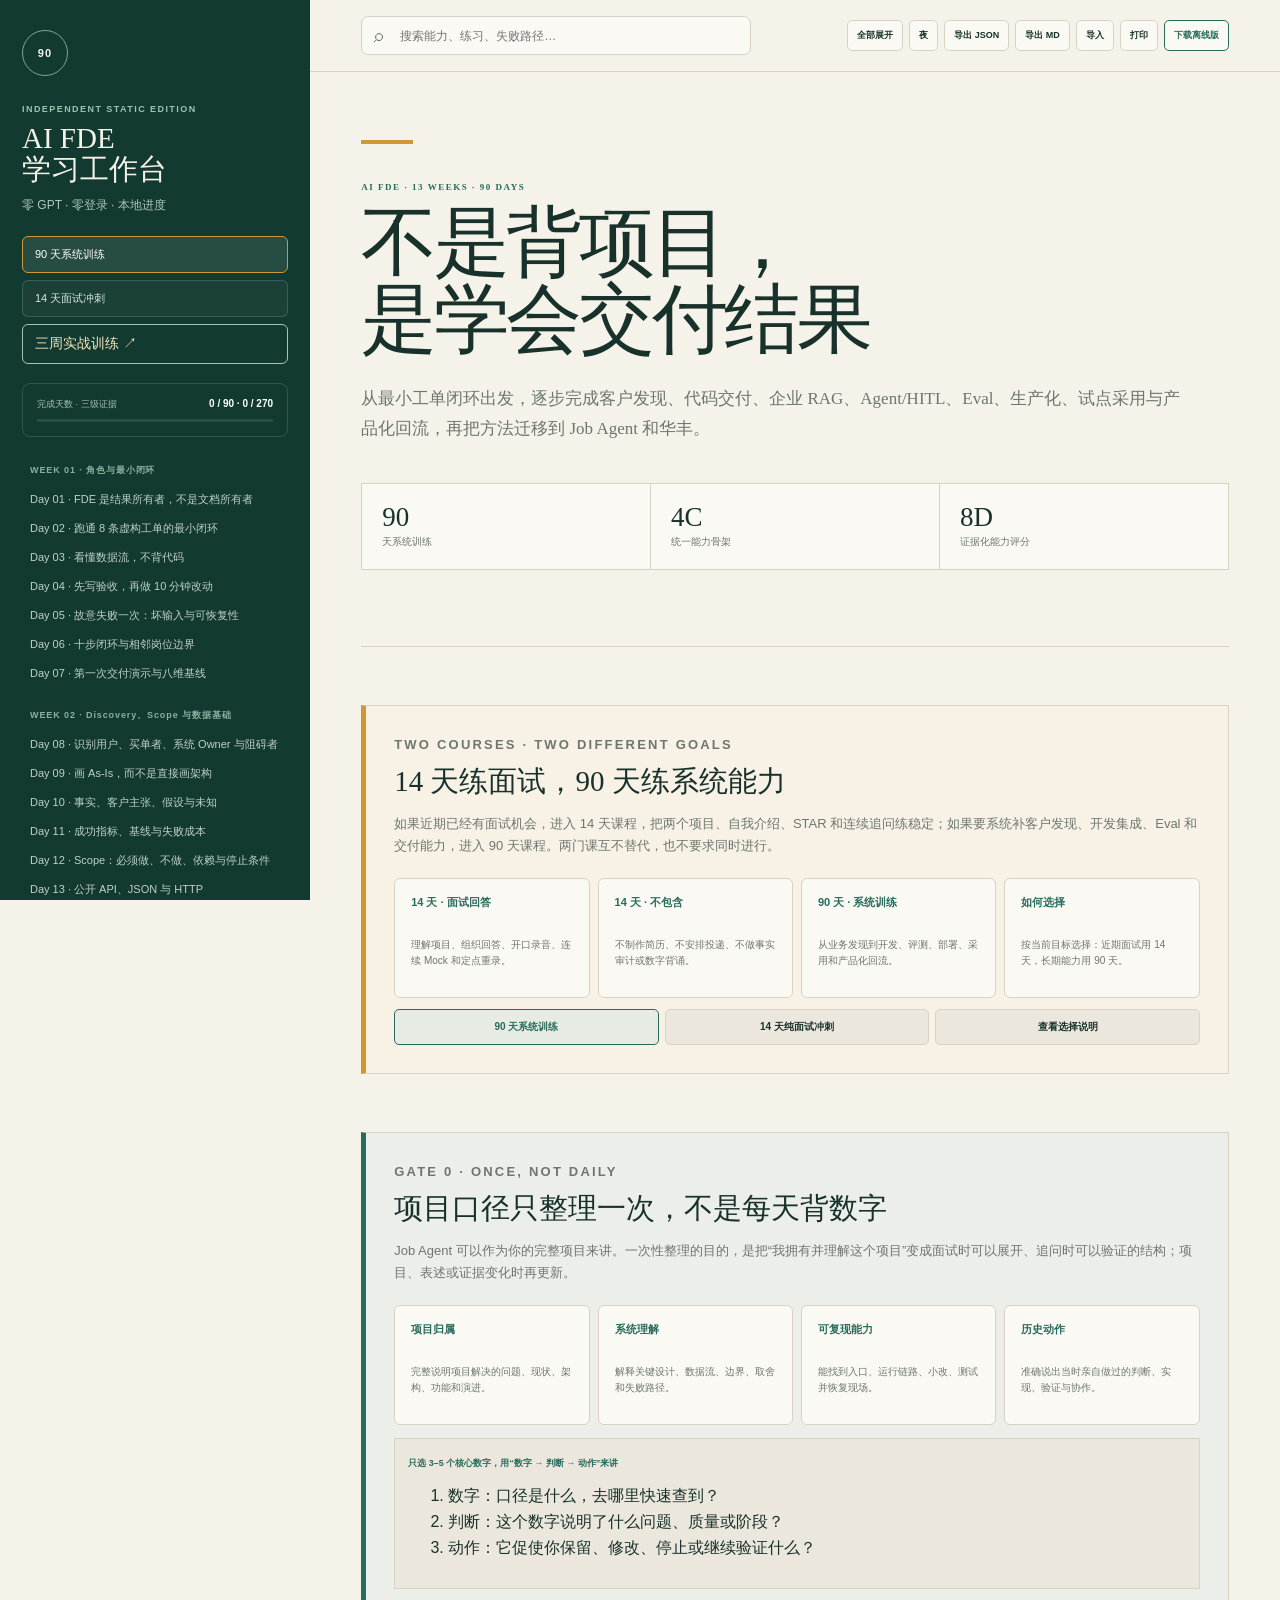
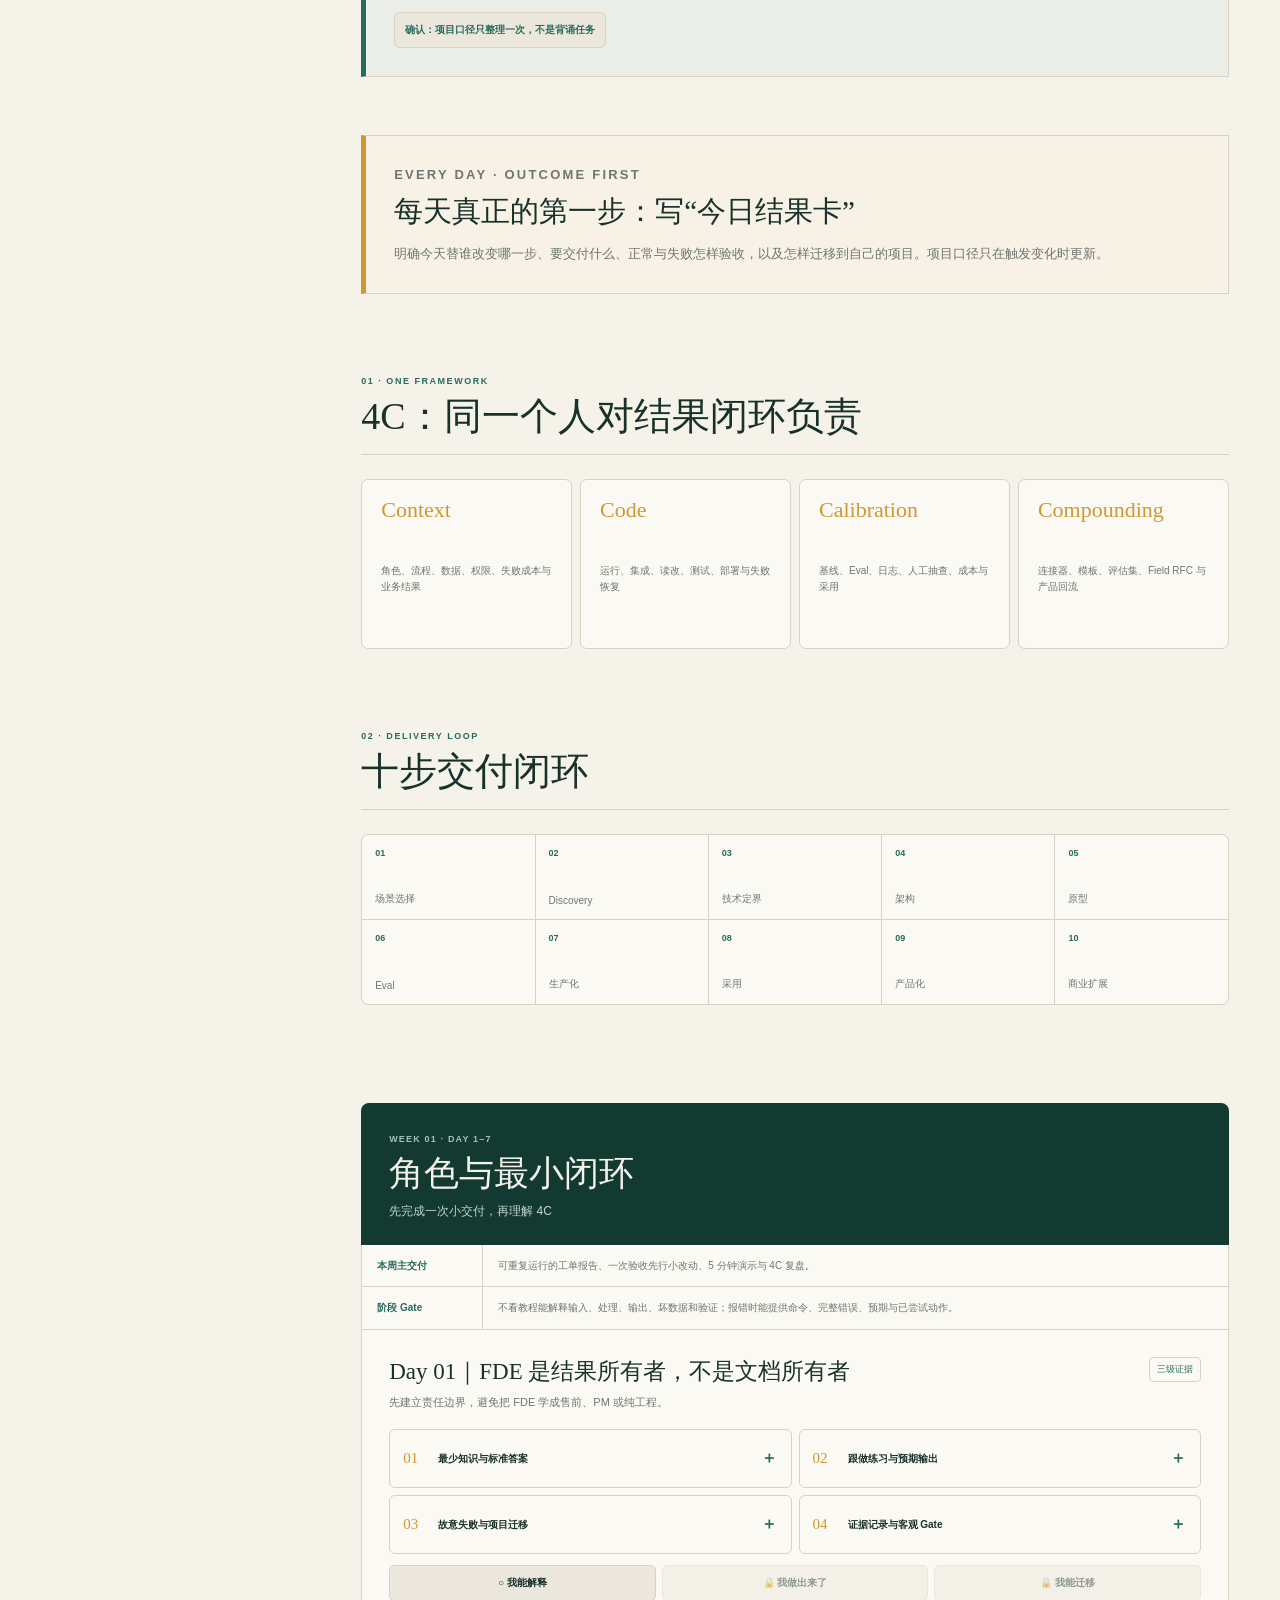
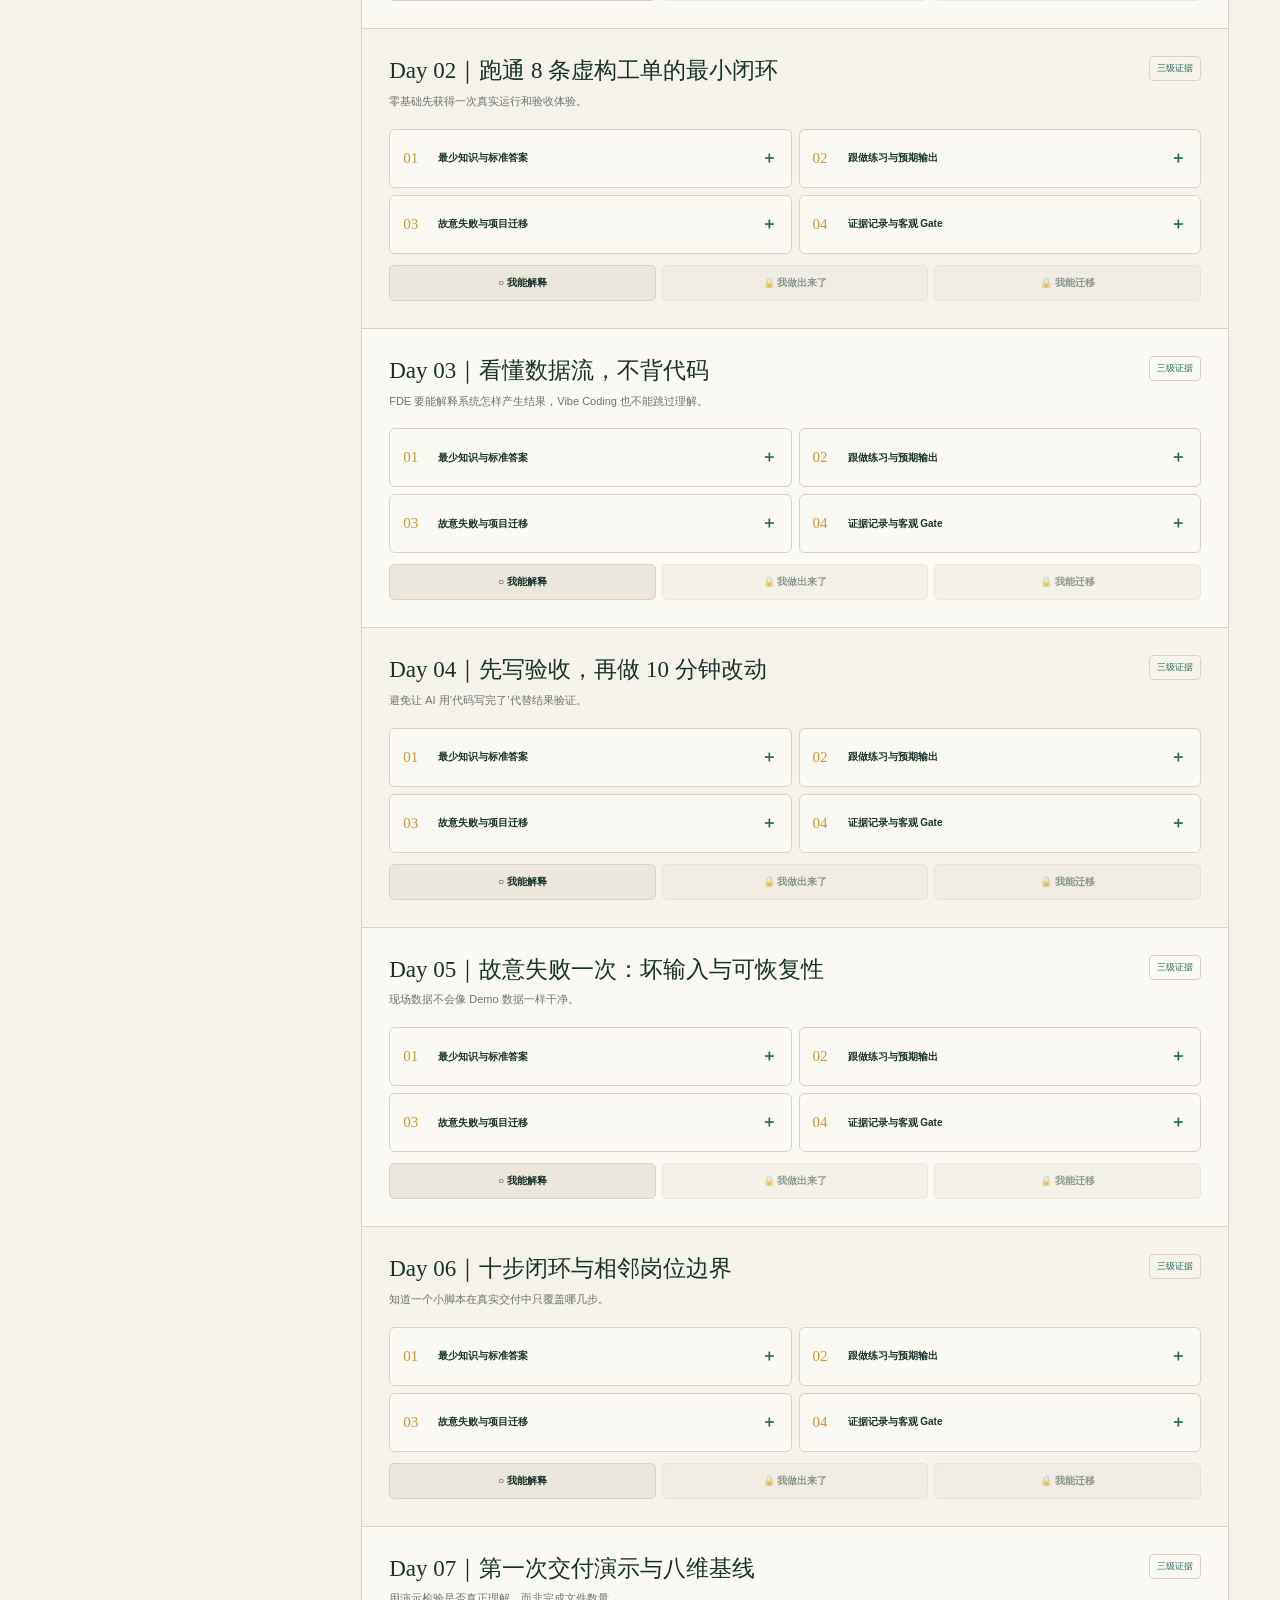
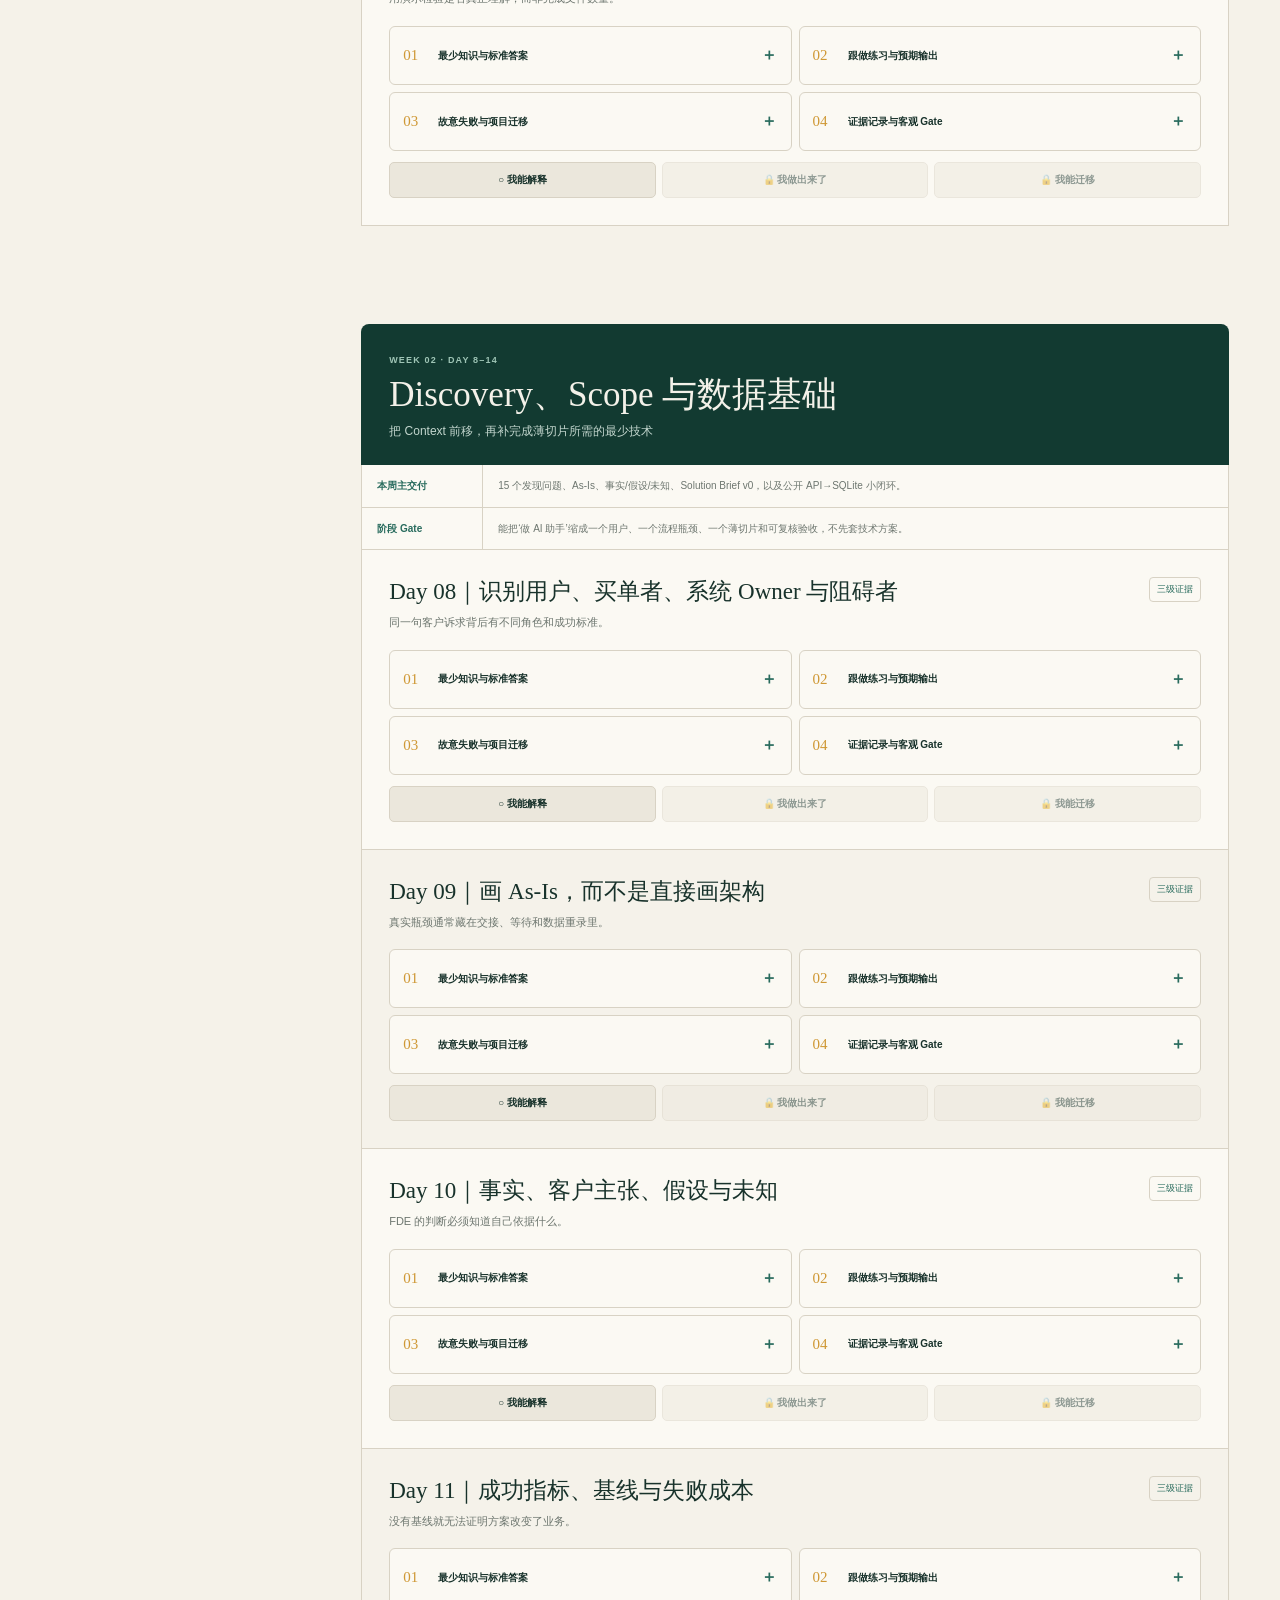
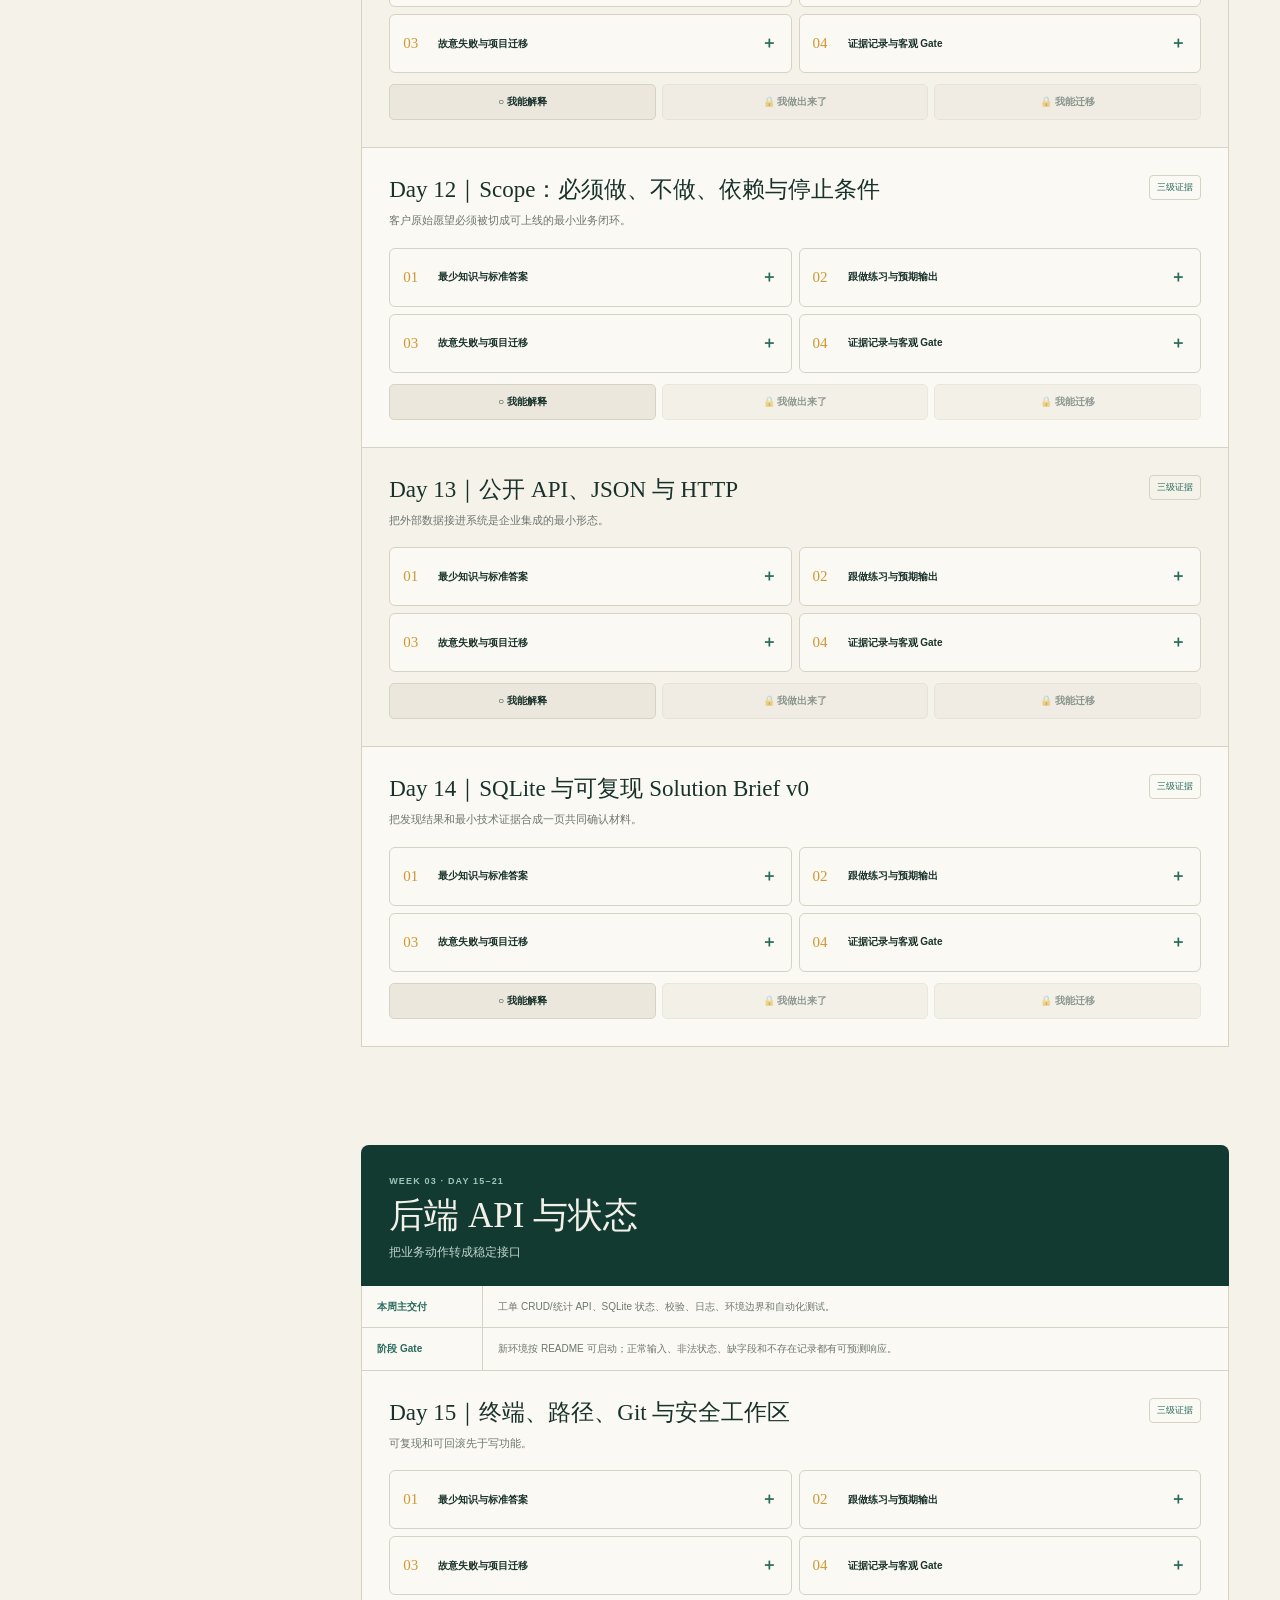
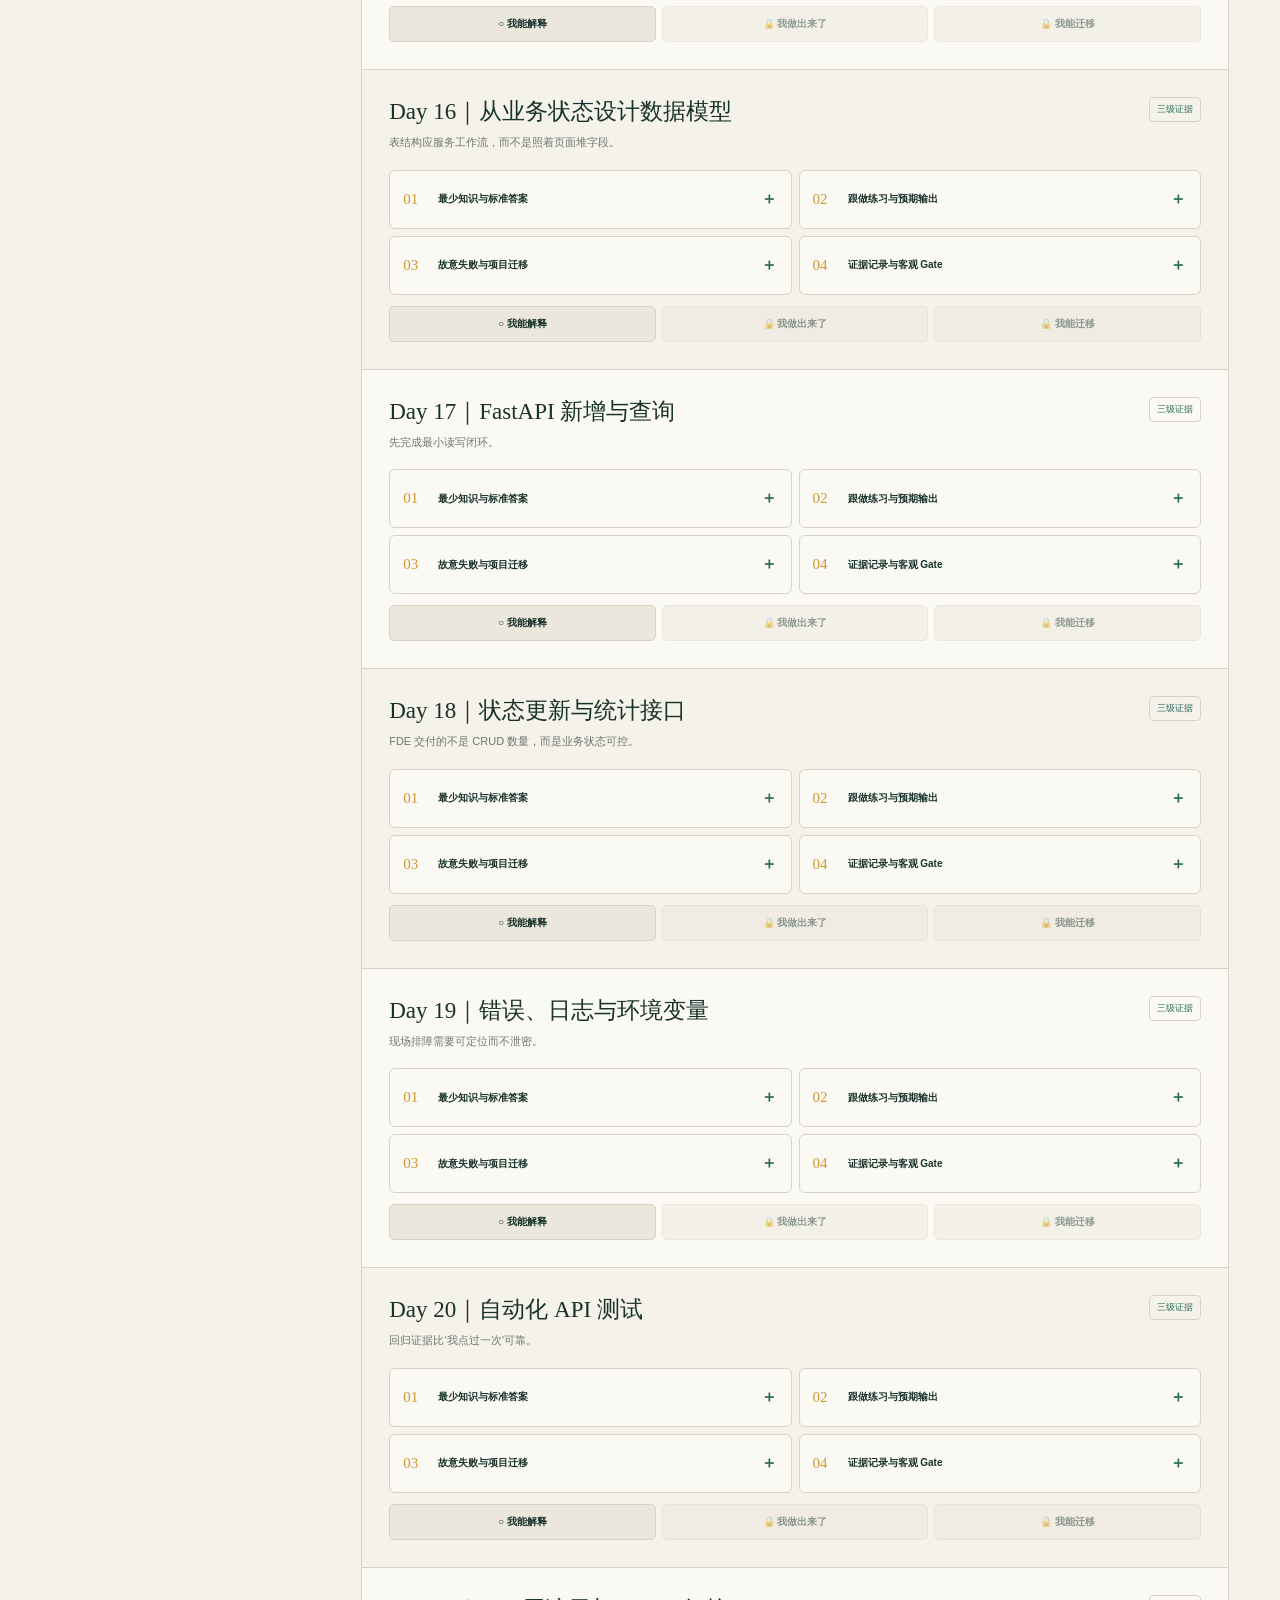
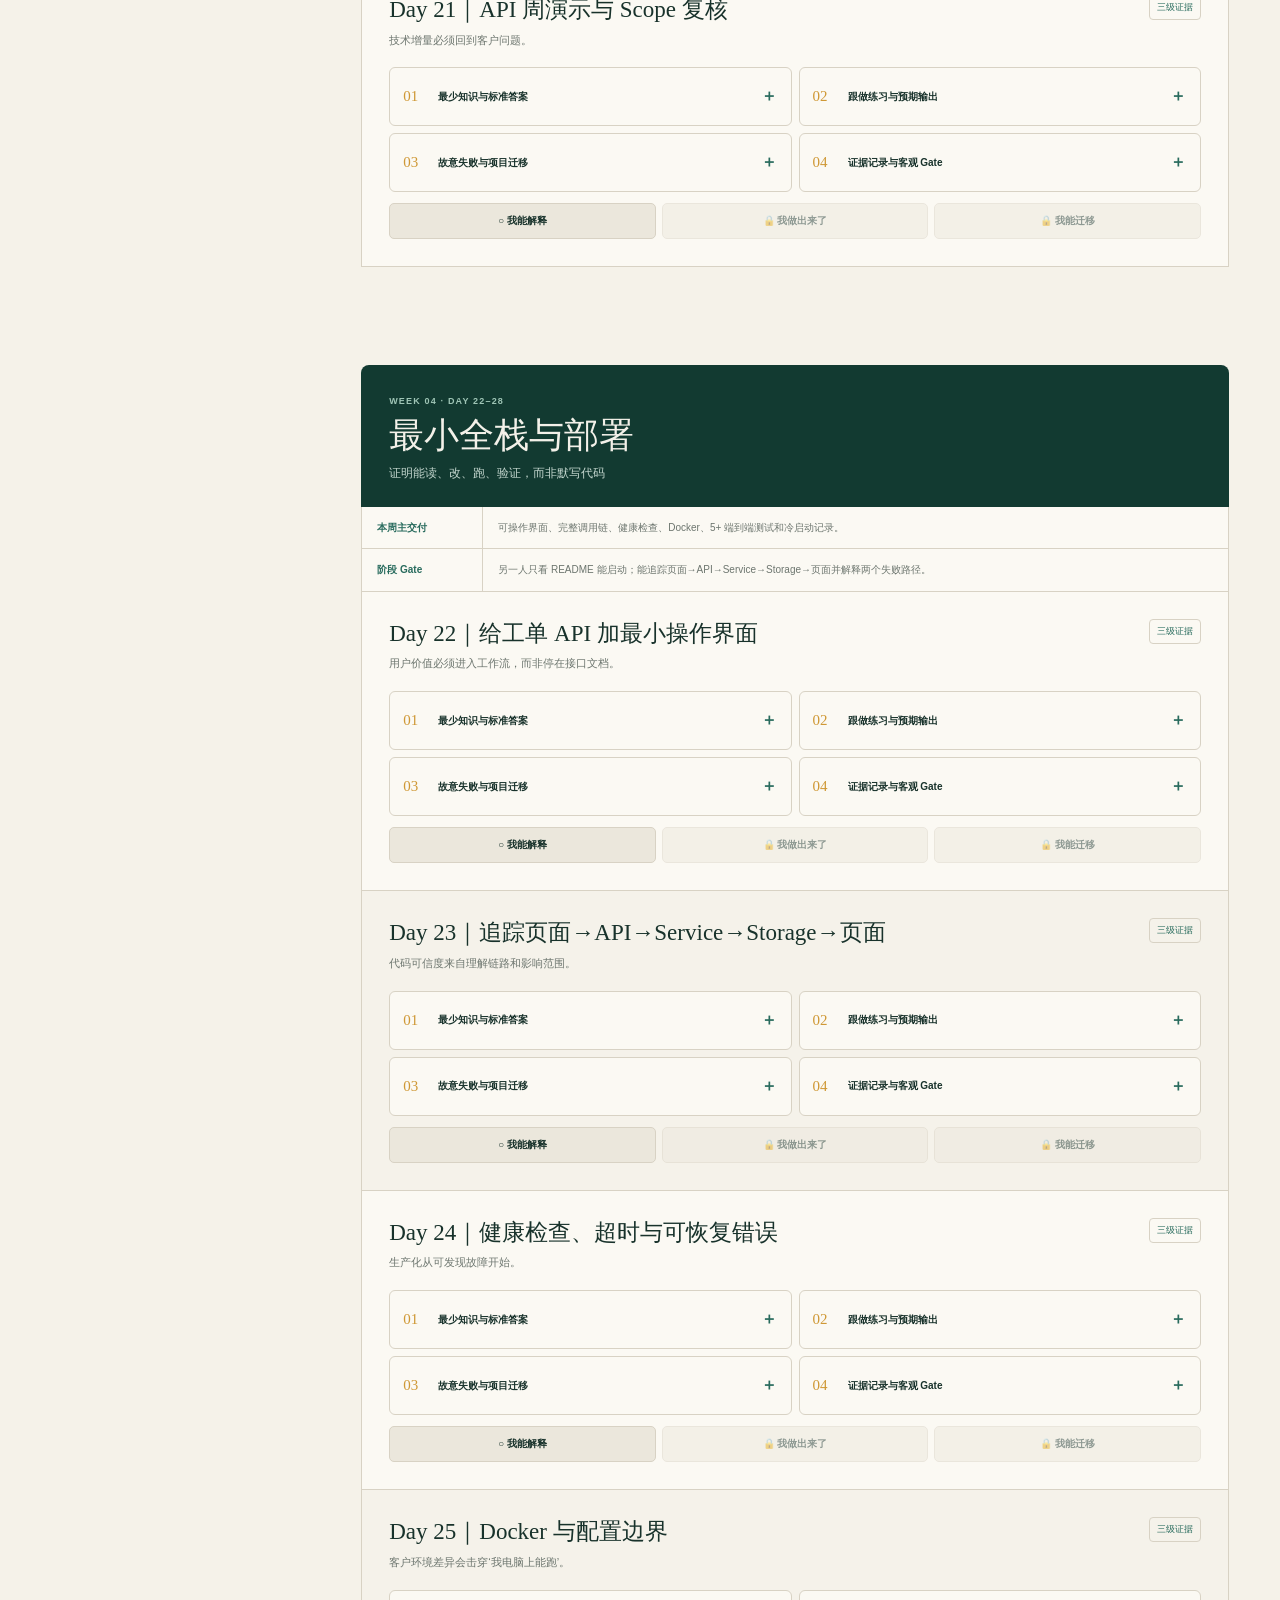
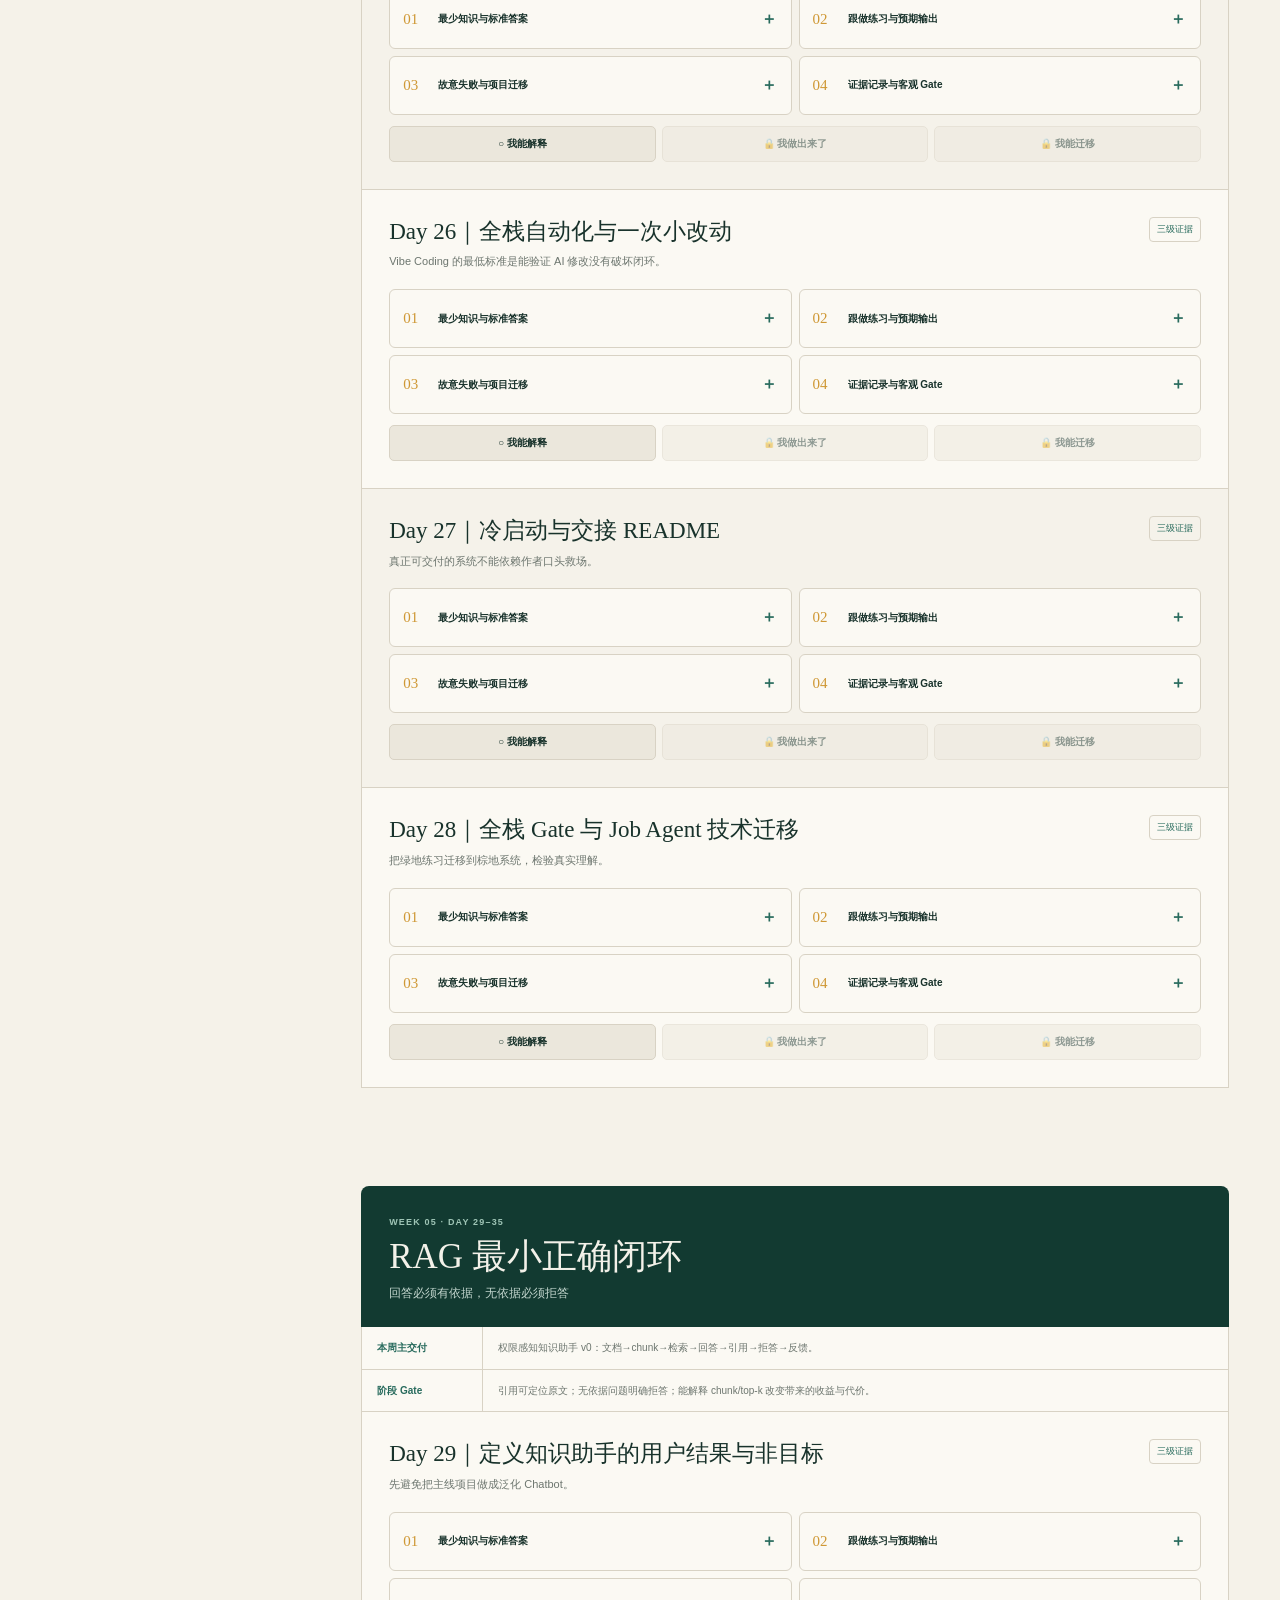
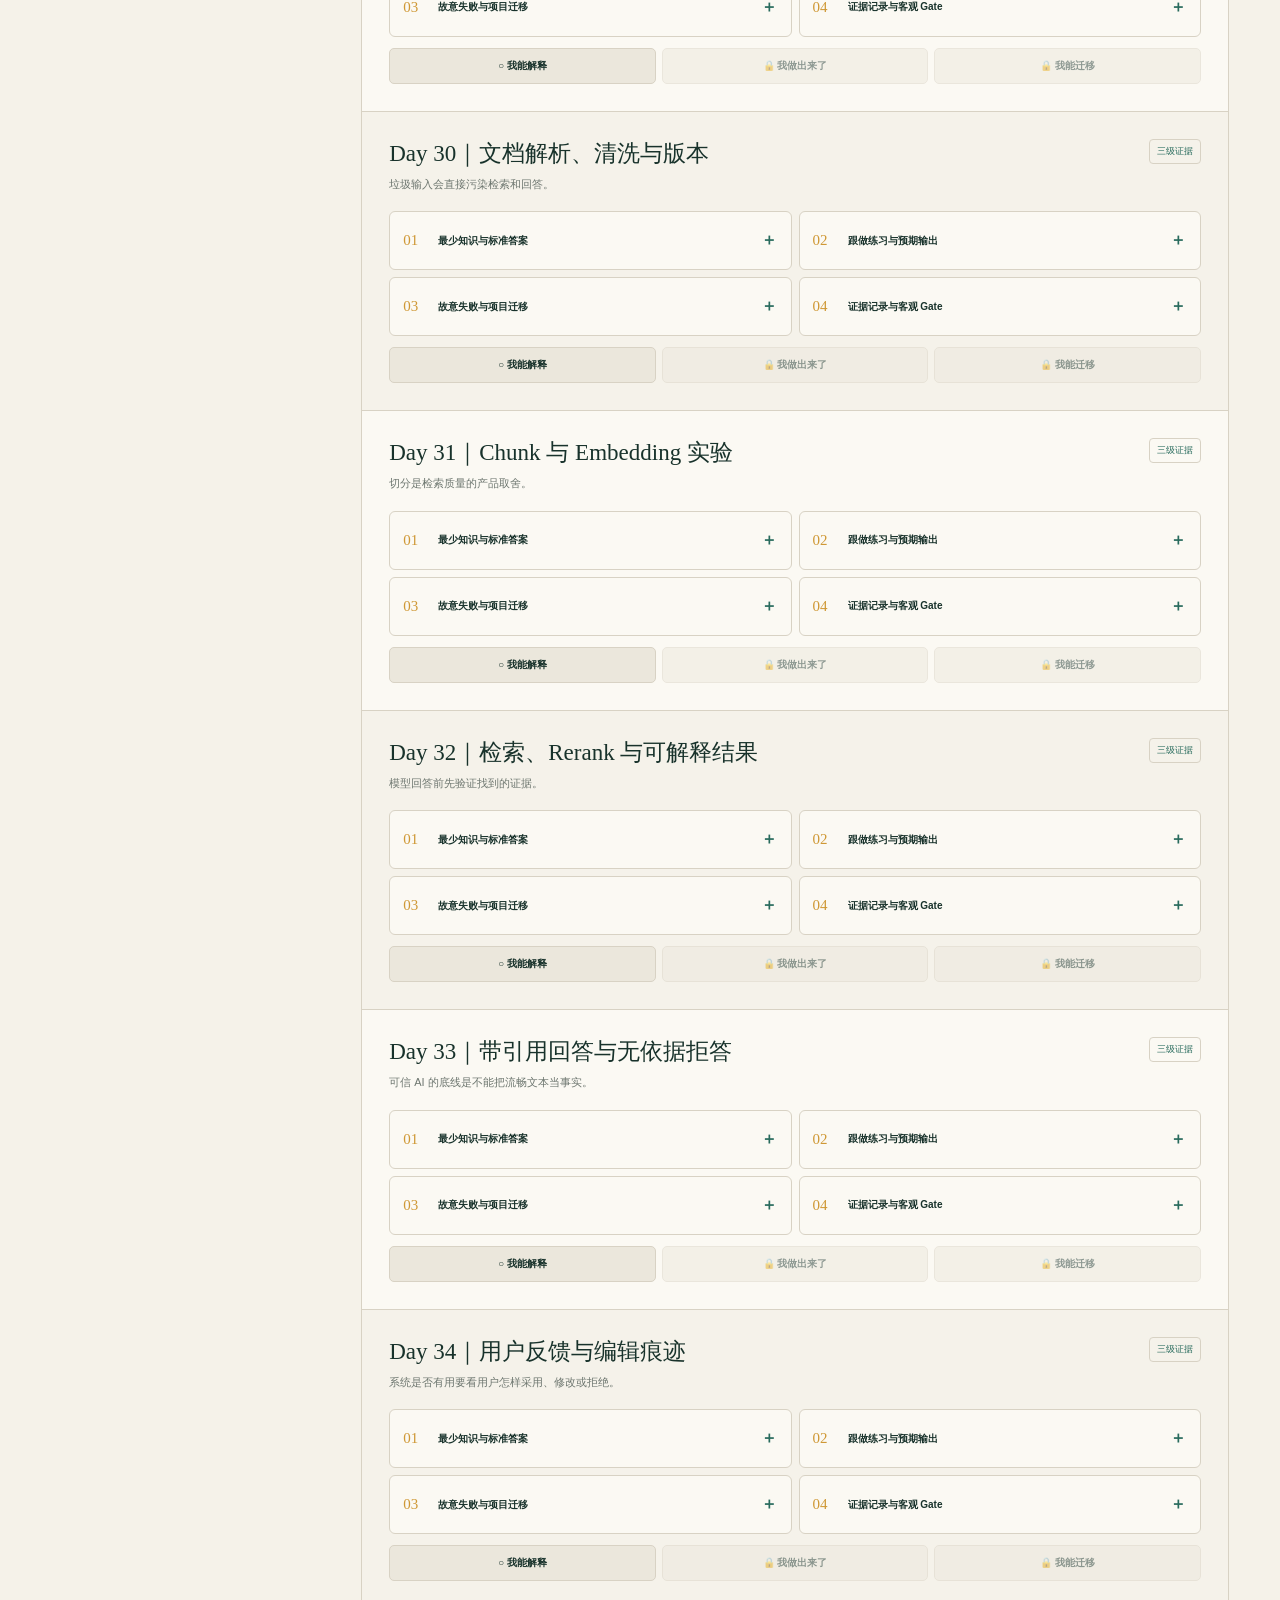
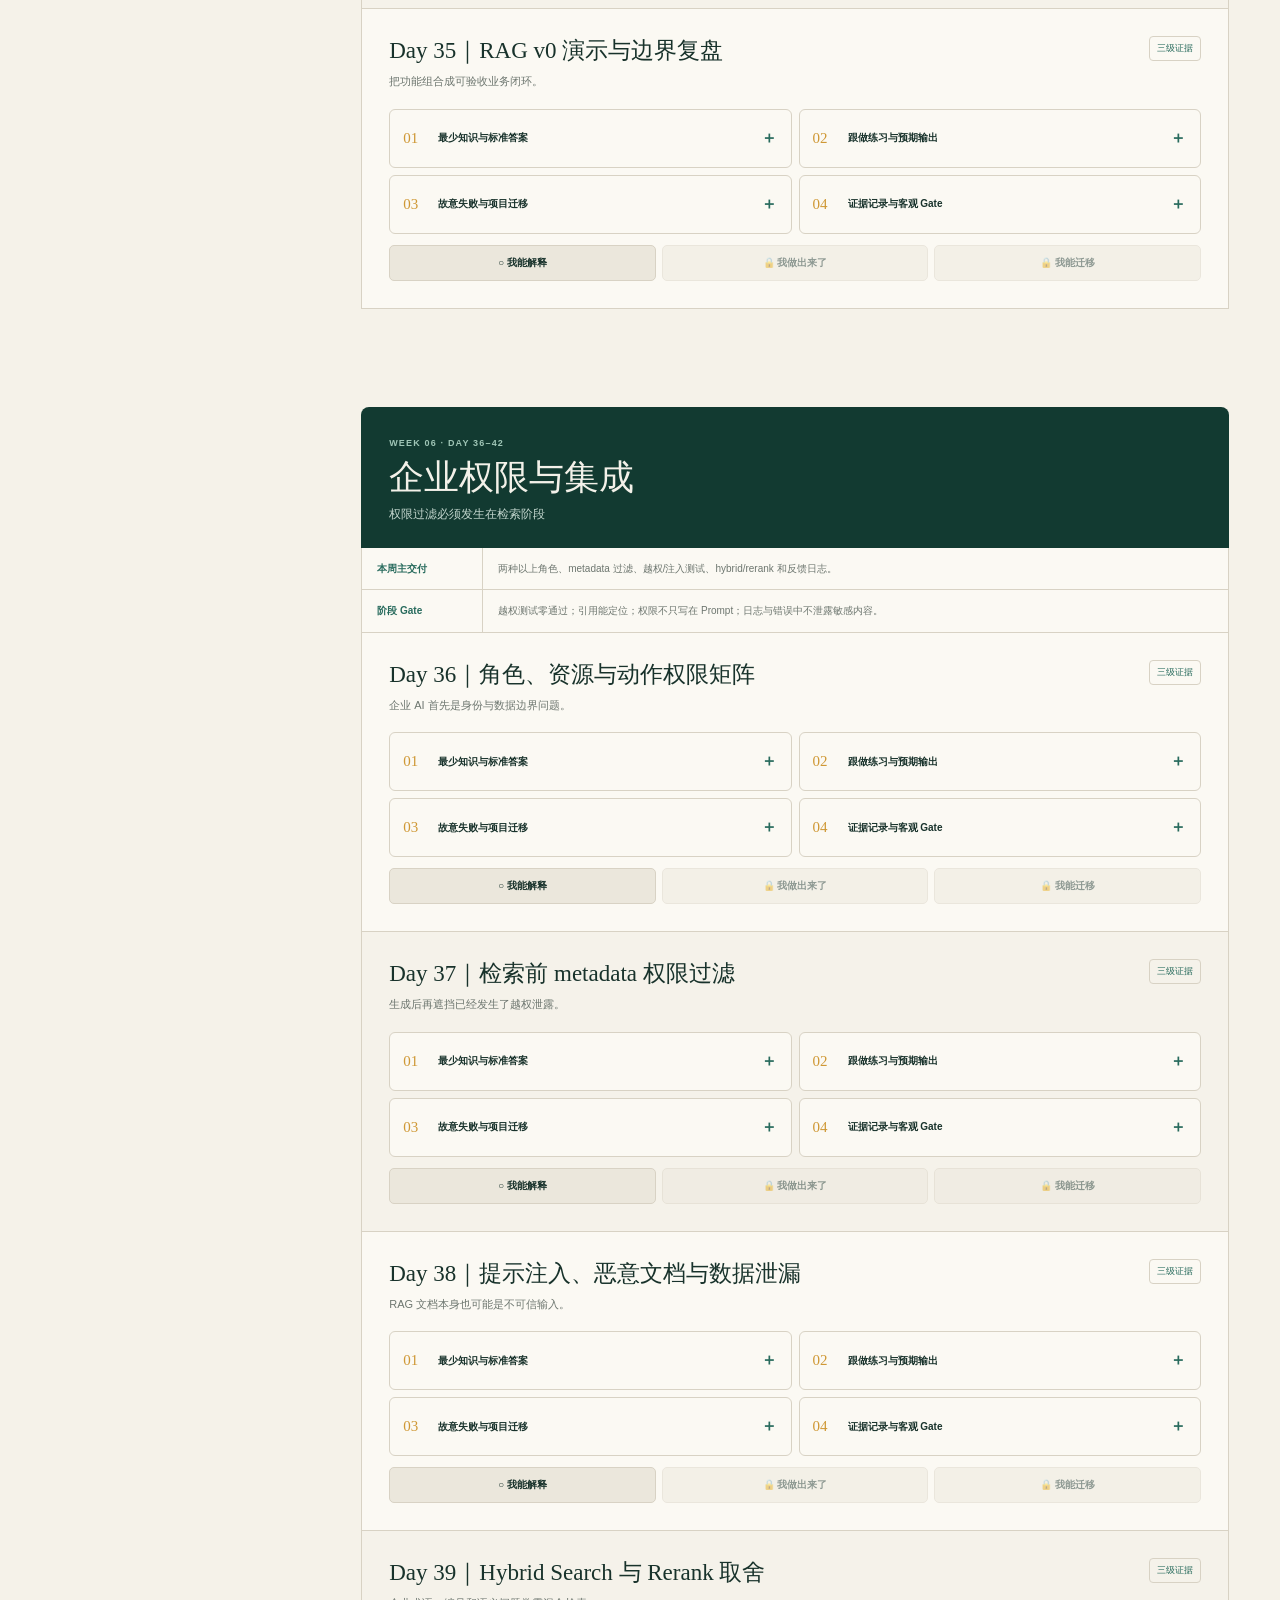
==== commit 8420b6a2: "Add three-week AI FDE project practice course" ====
--- a/AI-FDE学习网站-离线版.html
+++ b/AI-FDE学习网站-离线版.html
@@ -146,6 +146,7 @@
       <div class="course-switches">
         <button type="button" data-course="fde-90">90 天系统训练</button>
         <button type="button" data-course="fde-14">14 天面试冲刺</button>
+        <a href="https://mu-xin1.github.io/intelligence-agent-os-learning/fde-practice/" style="display:block;padding:10px 12px;border:1px solid #a8c5b4;border-radius:6px;color:#f5e4b8;text-decoration:none;font-size:14px">三周实战训练 ↗</a>
       </div>
       <div class="side-progress"><span id="progress-label">完成进度</span><b id="progress-value">0 / 90</b><i><em id="progress-bar"></em></i></div>
       <nav id="day-nav" aria-label="课程目录"></nav>
